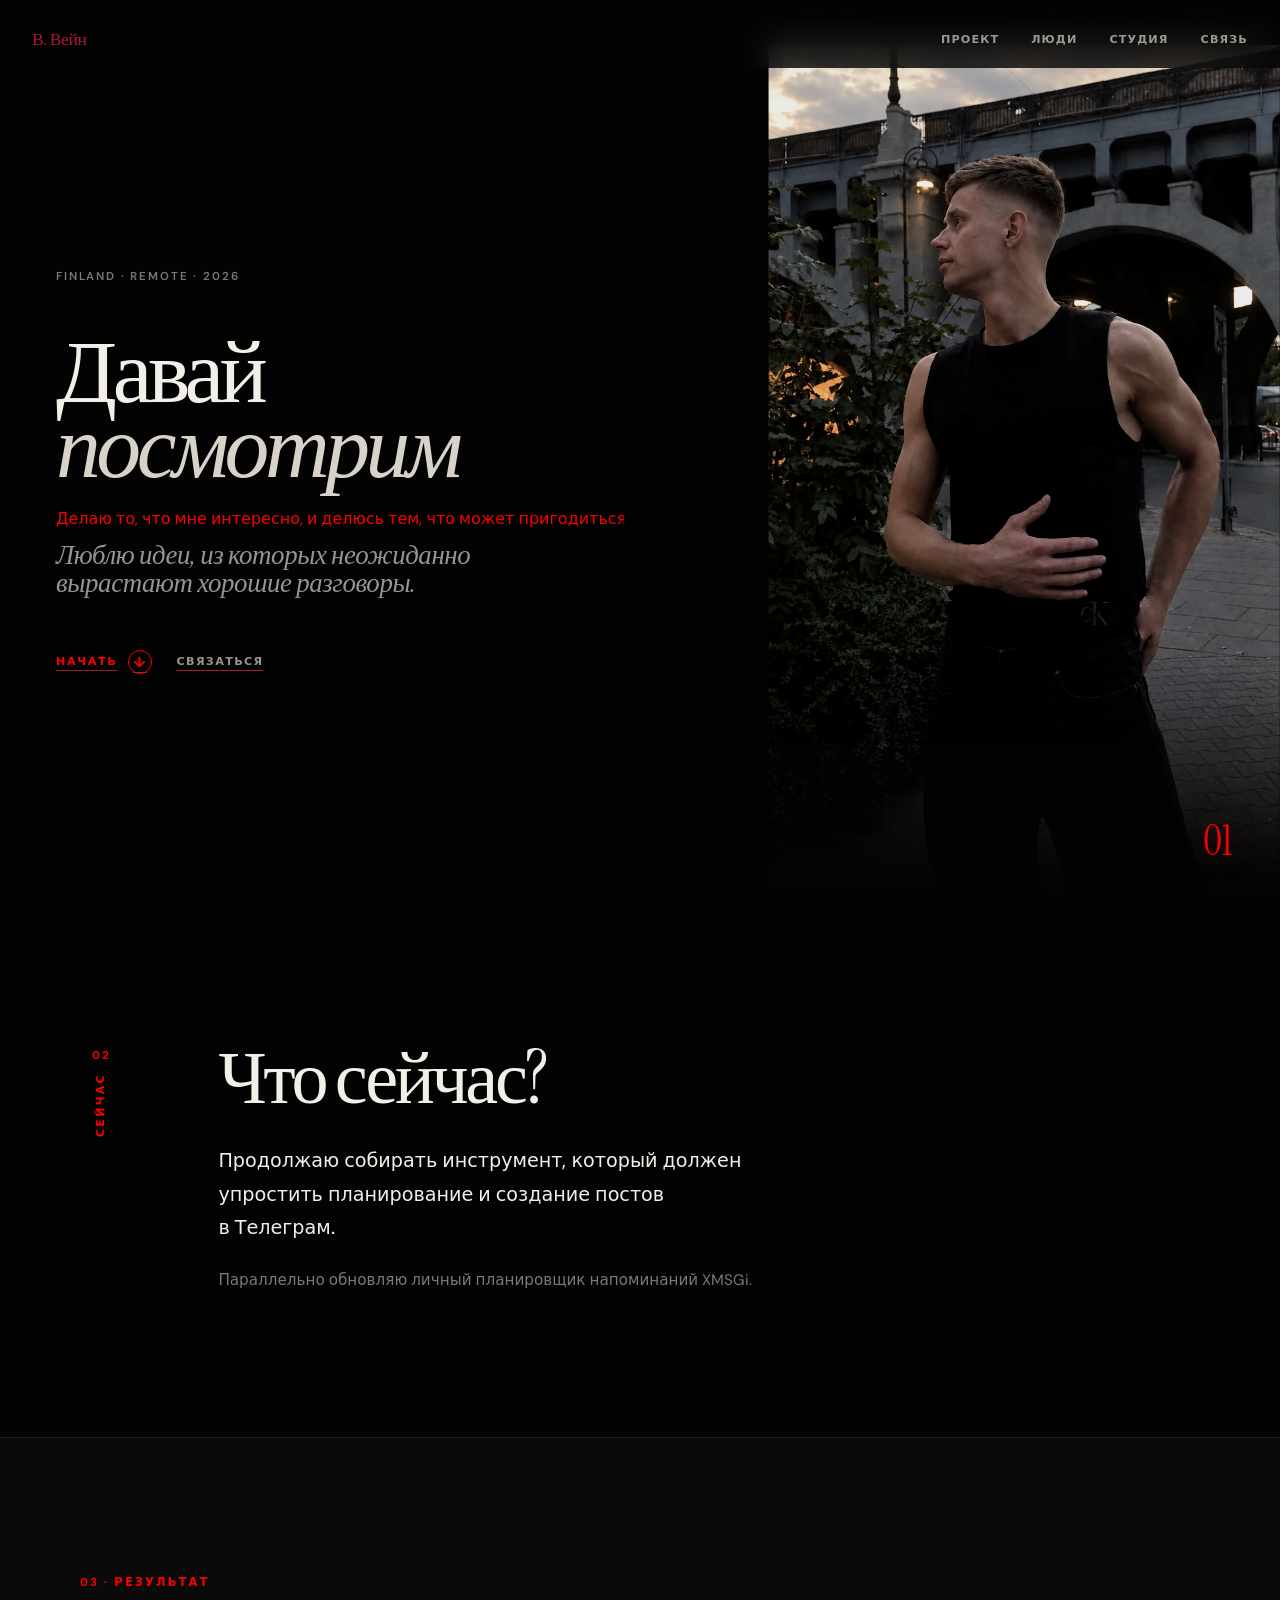
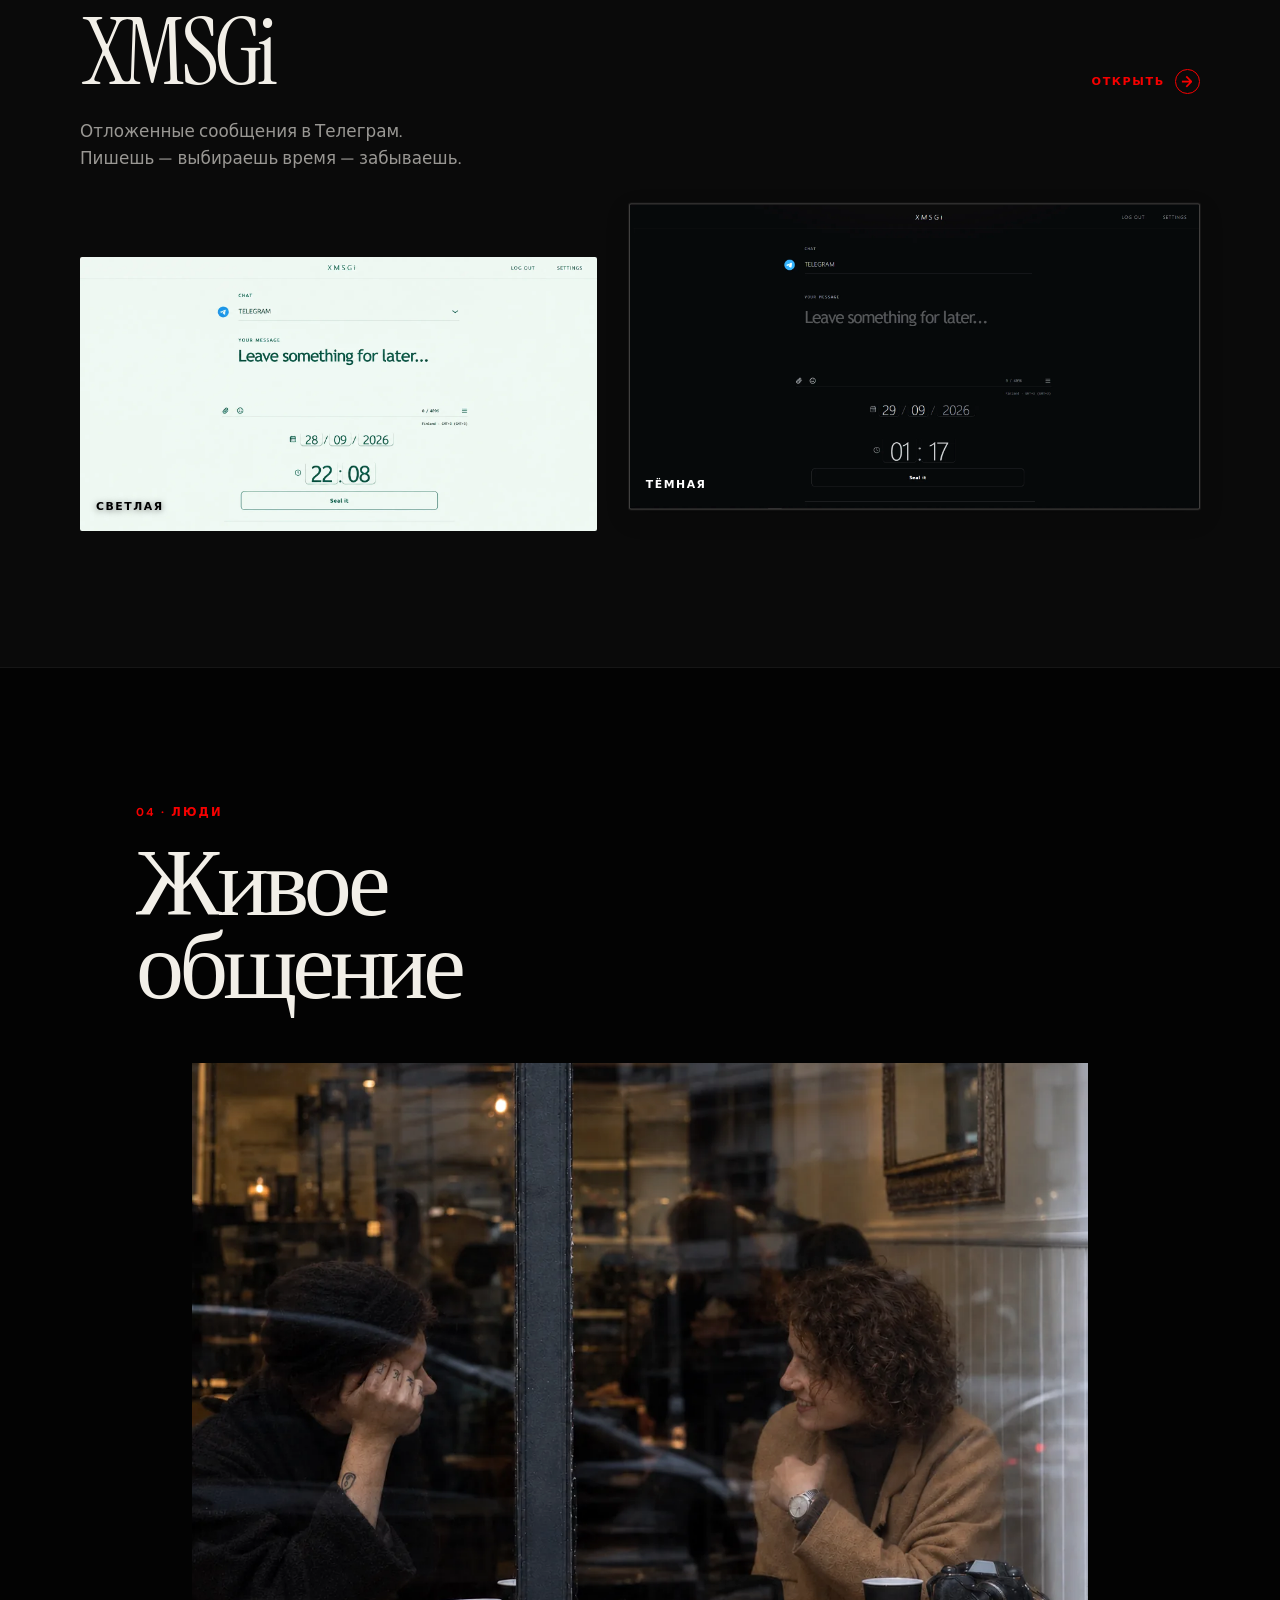
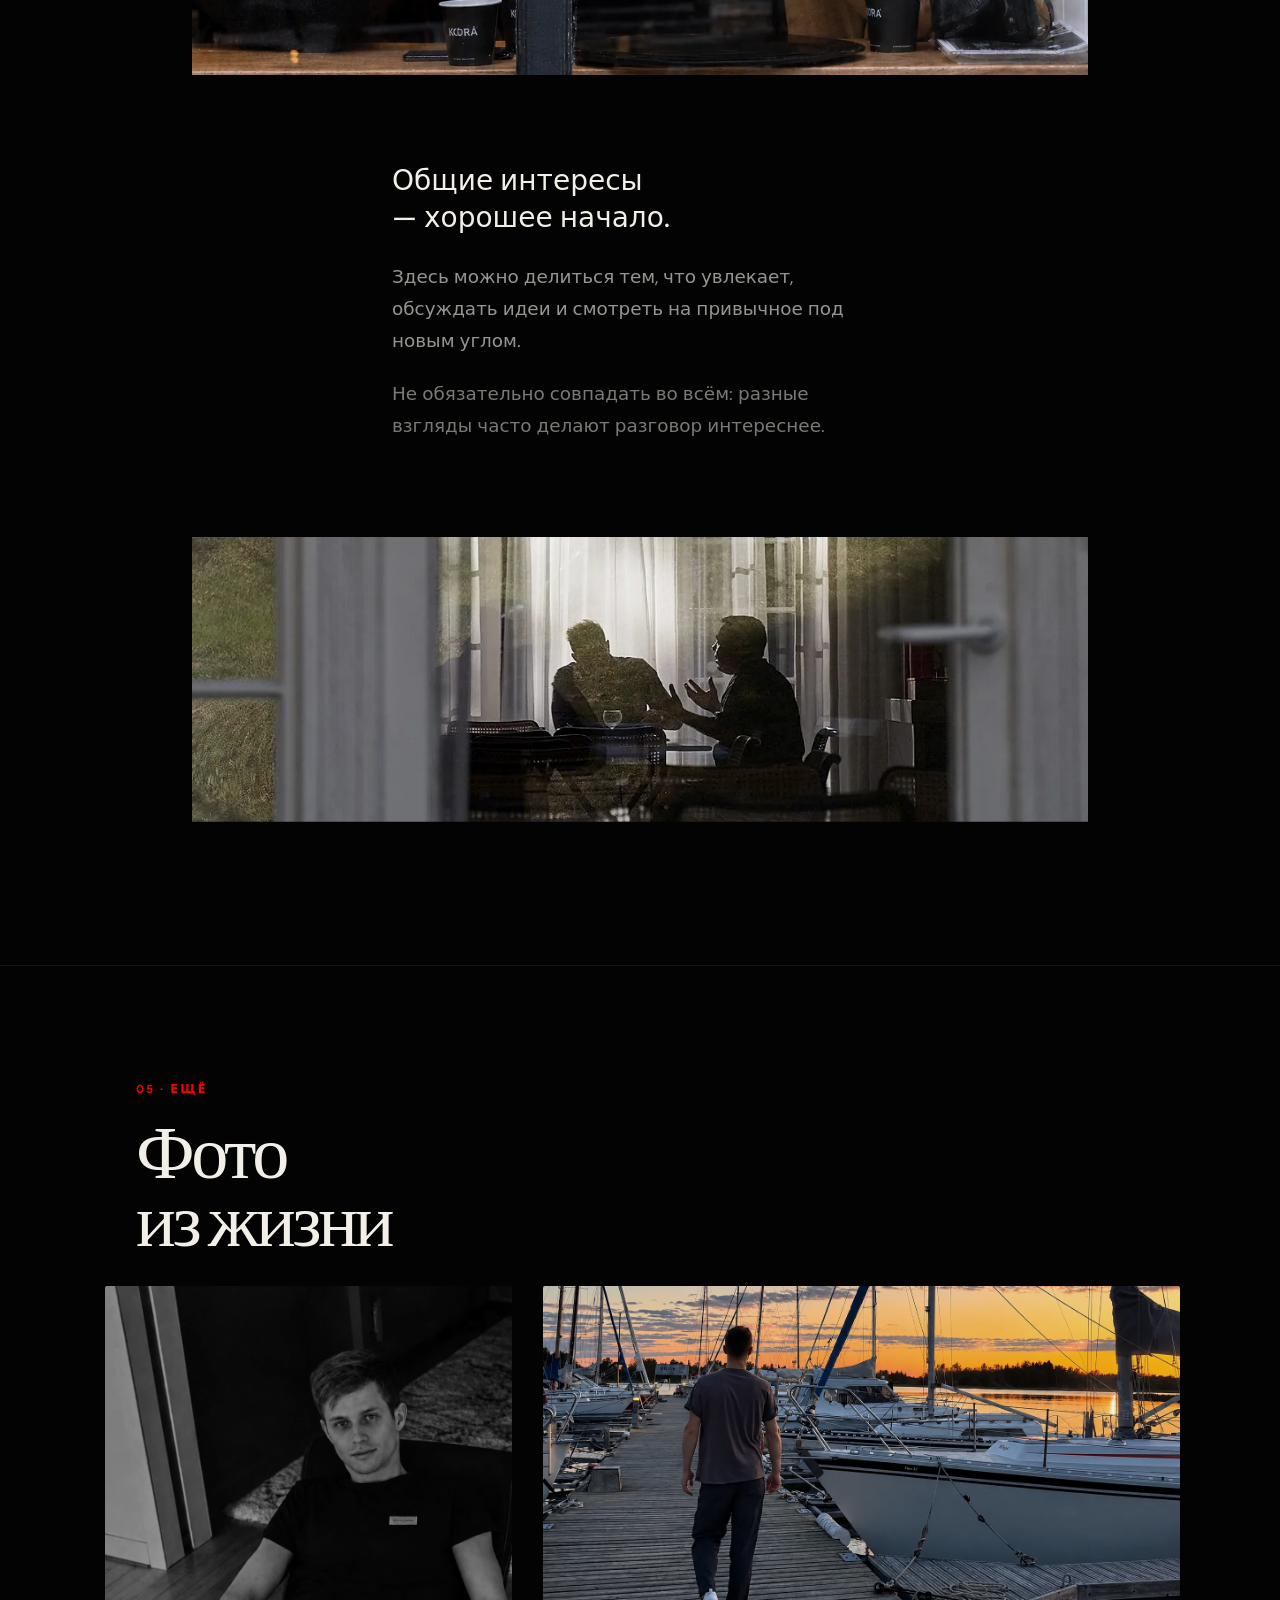
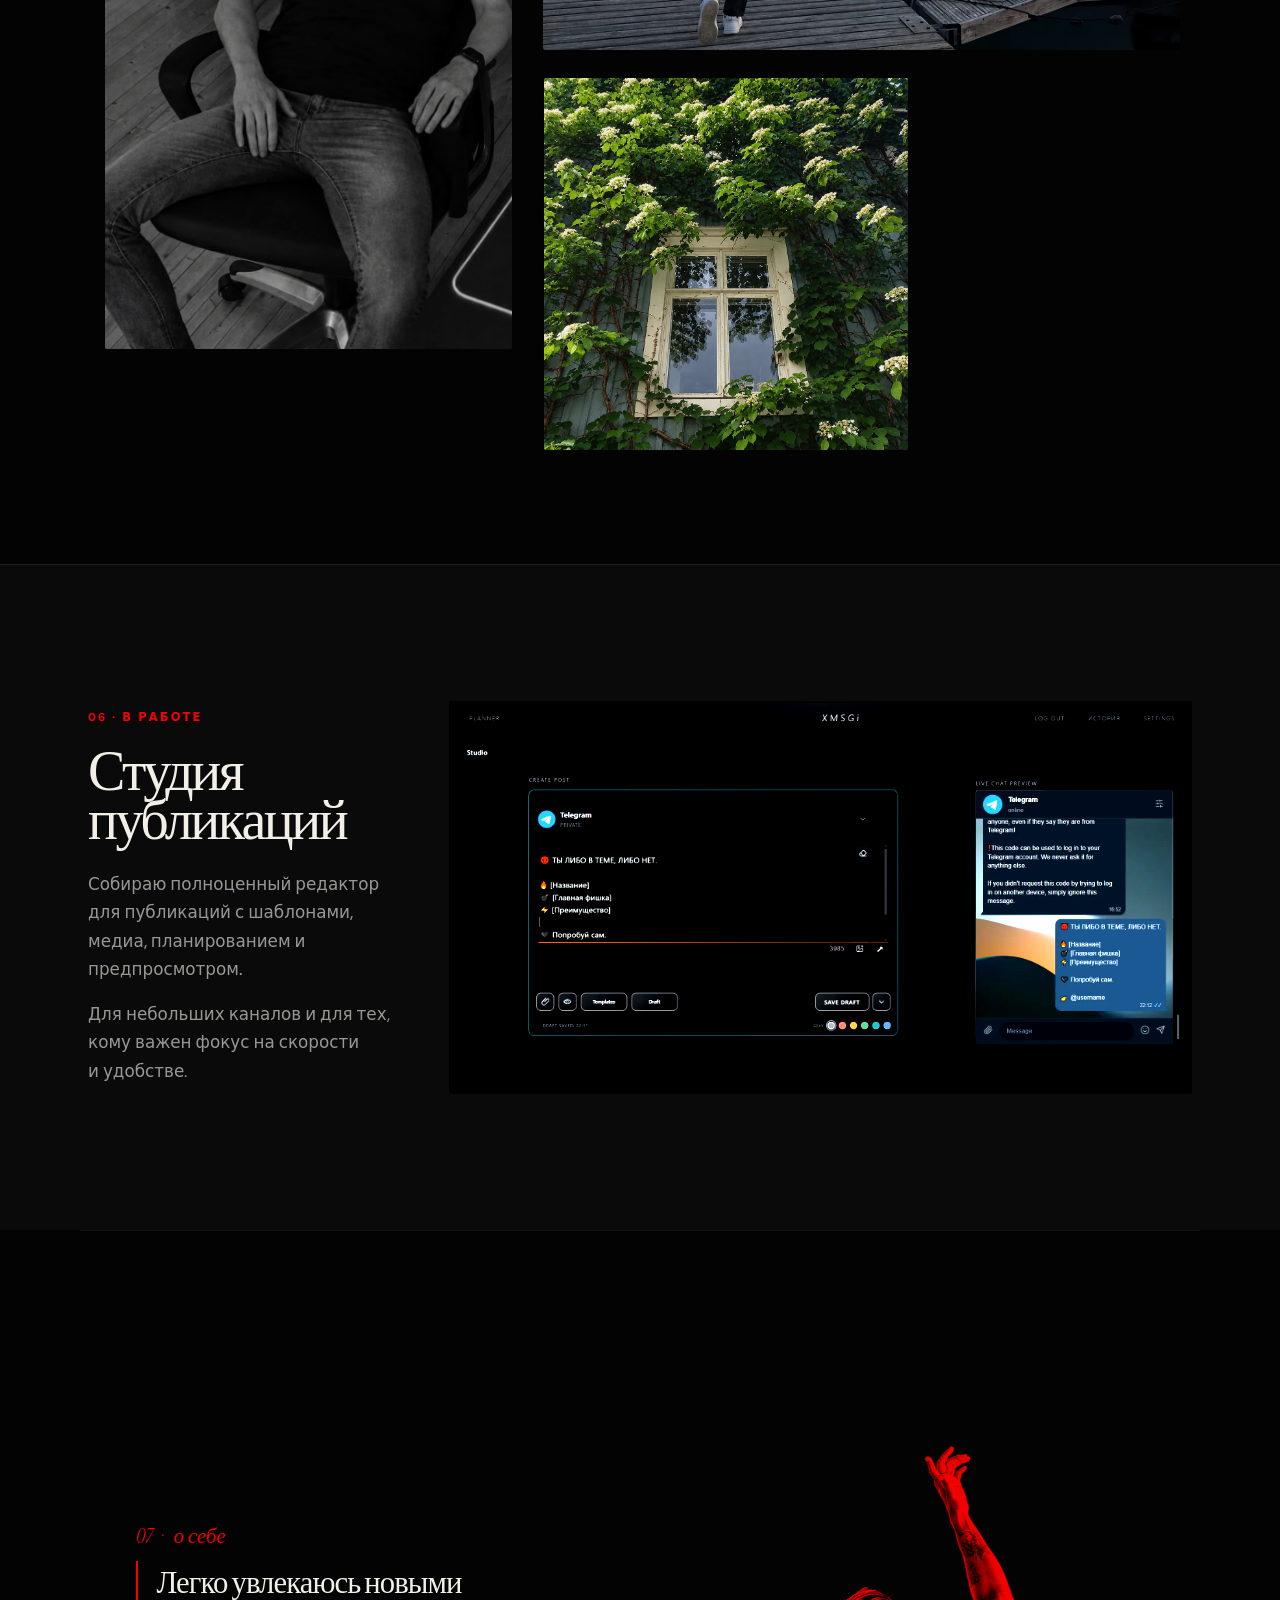
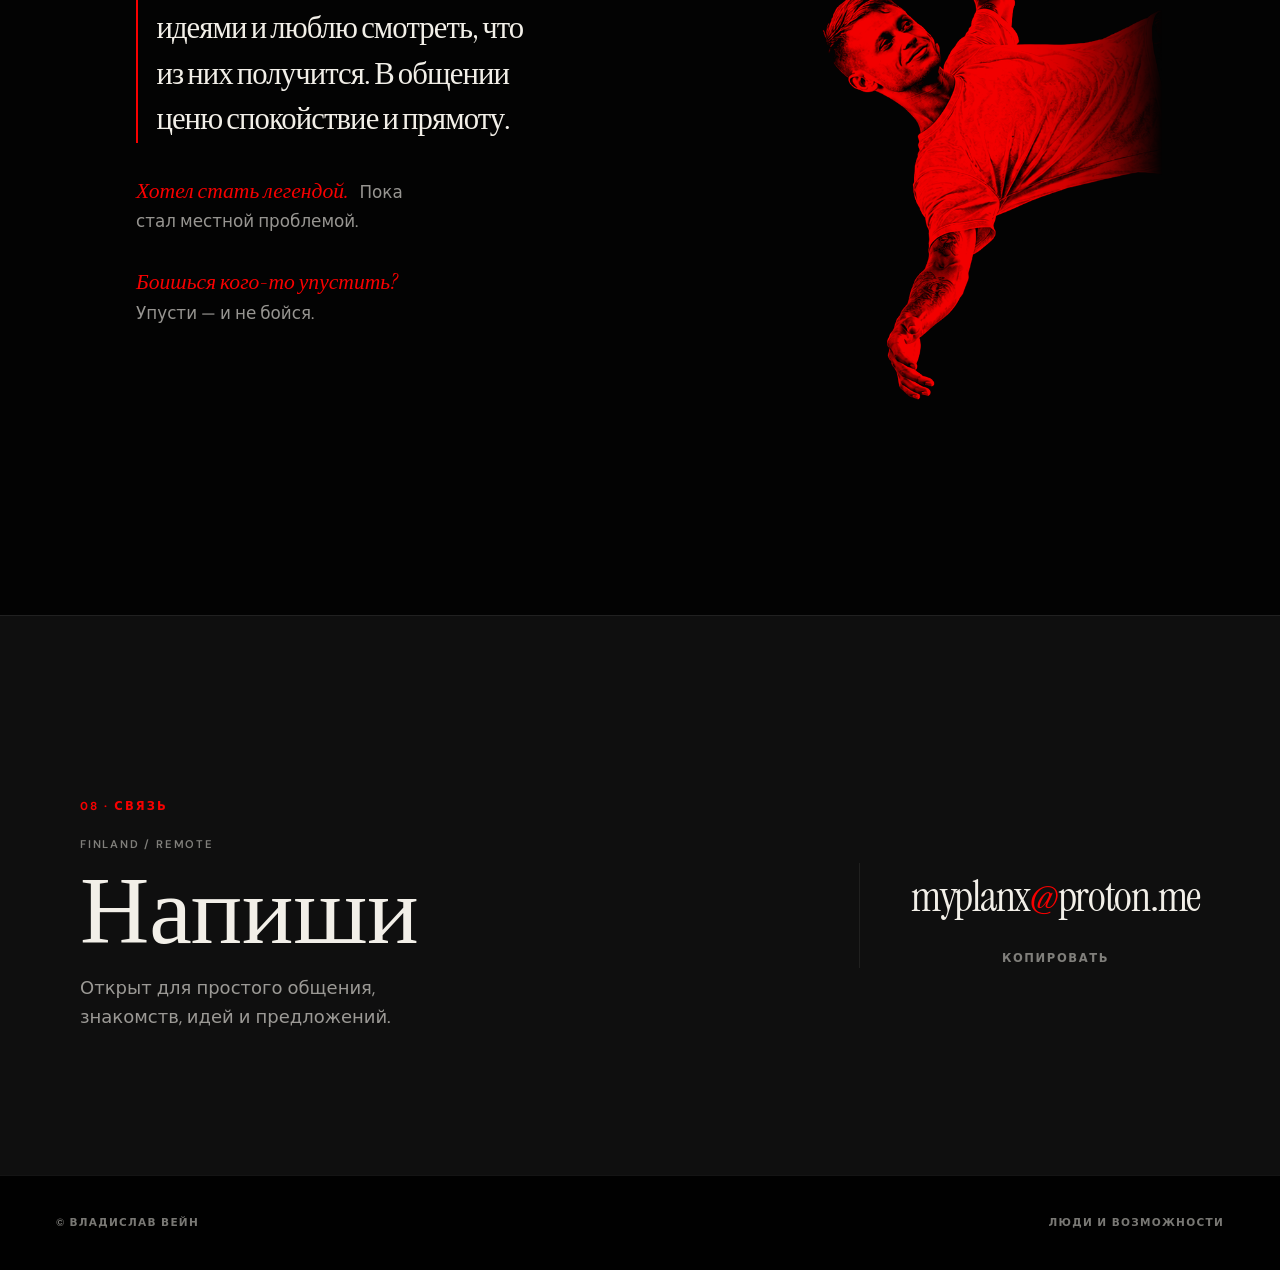
==== index.html @ fc5f9a33 "Update personal website on main" ====
<!DOCTYPE html>
<html lang="ru">
<head>
  <meta charset="UTF-8">
  <meta name="viewport" content="width=device-width, initial-scale=1.0">
  <meta name="theme-color" content="#030303">
  <meta name="description" content="Личный сайт Владислава Вейна о людях, идеях и проектах. Здесь — его разработки, интересы и размышления об общении и новых возможностях.">
  <meta name="robots" content="index, follow">
  <link rel="canonical" href="https://mm.molodoy98.workers.dev/">
  <title>Владислав Вейн — люди, идеи и проекты</title>
  <link rel="icon" href="favicon.ico" sizes="any">
  <link rel="icon" type="image/svg+xml" href="favicon.svg">
  <link rel="icon" type="image/png" sizes="32x32" href="favicon-32.png">
  <link rel="icon" type="image/png" sizes="16x16" href="favicon-16.png">
  <link rel="apple-touch-icon" href="apple-touch-icon.png">
  <meta property="og:type" content="website">
  <meta property="og:url" content="https://mm.molodoy98.workers.dev/">
  <meta property="og:title" content="Владислав Вейн — люди, идеи и проекты">
  <meta property="og:description" content="Личный сайт Владислава Вейна о людях, идеях и проектах. Здесь — его разработки, интересы и размышления об общении и новых возможностях.">
  <meta property="og:image" content="https://mm.molodoy98.workers.dev/assets/photos/hero-photo.webp">
  <meta name="twitter:card" content="summary_large_image">
  <meta name="twitter:title" content="Владислав Вейн — люди, идеи и проекты">
  <meta name="twitter:description" content="Личный сайт Владислава Вейна о людях, идеях и проектах. Здесь — его разработки, интересы и размышления об общении и новых возможностях.">
  <meta name="twitter:image" content="https://mm.molodoy98.workers.dev/assets/photos/hero-photo.webp">
  <script>
    (() => {
      const scrollKey = `scrollY:${location.pathname}${location.search}`;
      const navigationEntry = performance.getEntriesByType('navigation')[0];
      const savedScroll = sessionStorage.getItem(scrollKey);

      const saveScroll = () => {
        if (document.documentElement.classList.contains('is-restoring-scroll')) return;
        sessionStorage.setItem(scrollKey, String(window.scrollY));
      };
      window.addEventListener('scroll', saveScroll, { passive: true });
      window.addEventListener('pagehide', saveScroll);

      if (navigationEntry?.type !== 'reload' || savedScroll === null) return;

      history.scrollRestoration = 'manual';
      const hash = location.hash;
      document.documentElement.classList.add('is-restoring-scroll');
      document.documentElement.style.backgroundColor = '#030303';
      document.documentElement.style.visibility = 'hidden';
      history.replaceState(null, '', `${location.pathname}${location.search}`);
      window.addEventListener('DOMContentLoaded', () => {
        const pageLoaded = document.readyState === 'complete'
          ? Promise.resolve()
          : new Promise(resolve => window.addEventListener('load', resolve, { once: true }));

        Promise.all([pageLoaded, document.fonts.ready]).then(() => {
          requestAnimationFrame(() => {
            requestAnimationFrame(() => {
              const targetScroll = Number(savedScroll);
              window.scrollTo({ top: targetScroll, behavior: 'instant' });
              requestAnimationFrame(() => {
                if (Math.abs(window.scrollY - targetScroll) > 1) {
                  window.scrollTo({ top: targetScroll, behavior: 'instant' });
                }
                if (hash) {
                  history.replaceState(null, '', `${location.pathname}${location.search}${hash}`);
                }
                document.documentElement.classList.remove('is-restoring-scroll');
                document.documentElement.style.visibility = '';
                document.documentElement.style.backgroundColor = '';
              });
            });
          });
        });
      }, { once: true });
    })();
  </script>
  <link rel="preconnect" href="https://fonts.googleapis.com">
  <link rel="preconnect" href="https://fonts.gstatic.com" crossorigin>
  <link href="https://fonts.googleapis.com/css2?family=DM+Sans:ital,opsz,wght@0,9..40,400;0,9..40,500;0,9..40,600;0,9..40,700;1,9..40,400&family=Instrument+Serif:ital@0;1&display=swap" rel="stylesheet">
  <link rel="stylesheet" href="styles.css">
</head>
<body>
  <div class="page">

    <header class="topbar">
      <a class="mark" href="#cover">В. Вейн</a>
      <nav class="topnav" aria-label="Основная навигация">
        <a href="#work">Проект</a>
        <a href="#people">Люди</a>
        <a href="#studio">Студия</a>
        <a href="#hello">Связь</a>
      </nav>
    </header>

    <main>
    <!-- COVER -->
    <section class="cover" id="cover">
      <div class="cover-text">
        <p class="cover-meta">Finland · Remote · <time data-current-year datetime="2026">2026</time></p>
        <h1>
          <span class="line">Давай</span>
          <span class="line italic">посмотрим</span>
        </h1>
        <p class="cover-sub">
          <span class="cover-sub-intro">Делаю то, что мне интересно,<br class="cover-sub-intro-break"> и делюсь тем, что<br class="cover-sub-intro-narrow-break"> может пригодиться.</span>
          <span class="cover-sub-accent">Люблю идеи, из которых неожиданно<br class="cover-sub-break"> вырастают хорошие разговоры.</span>
        </p>
        <div class="cover-actions">
          <a class="cover-go" href="#work">Начать <span class="cover-go-arrow" aria-hidden="true">↓</span></a>
          <a class="cover-contact" href="#hello">Связаться</a>
        </div>
      </div>
      <div class="cover-media">
        <img src="assets/photos/hero-photo.webp" alt="Владислав Вейн" width="959" height="1639" fetchpriority="high" decoding="async">
        <span class="cover-tag">01</span>
      </div>
    </section>

    <!-- NOW -->
    <section class="chapter" id="now">
      <div class="chapter-rail">
        <span class="chapter-no">02</span>
        <span class="chapter-label">сейчас</span>
      </div>
      <div class="chapter-body">
        <h2>Что сейчас?</h2>
        <div class="text-stack">
          <p class="deck">Продолжаю собирать инструмент, который должен упростить планирование и создание постов в Телеграм.</p>
          <p>Параллельно обновляю личный планировщик напоминаний XMSGi.</p>
        </div>
      </div>
    </section>

    <!-- WORK -->
    <section class="work" id="work">
      <div class="work-head">
        <div>
          <p class="eyebrow">03 · результат</p>
          <h2>XMSGi</h2>
        </div>
        <a class="product-link" href="https://xmsgi.molodoy98.workers.dev/" target="_blank" rel="noopener noreferrer">
          Открыть
          <span class="product-link-arrow" aria-hidden="true"><span class="product-link-arrow-glyph">↓</span></span>
        </a>
      </div>

      <p class="work-lead">Отложенные сообщения в Телеграм.<br>Пишешь — выбираешь время — забываешь.</p>

      <div class="work-stage" id="work-stage">
        <figure class="screen screen-light">
          <img src="assets/progress/01-glass.webp" alt="XMSGi — светлая тема" width="1722" height="913" loading="lazy" decoding="async">
          <figcaption>Светлая</figcaption>
        </figure>
        <figure class="screen screen-dark">
          <img src="assets/progress/02.webp" alt="XMSGi — тёмная тема" width="1902" height="1016" loading="lazy" decoding="async">
          <figcaption>Тёмная</figcaption>
        </figure>
      </div>
    </section>

    <!-- PEOPLE -->
    <section class="people" id="people">
      <div class="people-intro">
        <p class="eyebrow">04 · люди</p>
        <h2>Живое<br>общение</h2>
      </div>

      <figure class="still still-a">
        <img src="assets/people/01-cafe.webp" alt="Кафе в городе" width="1306" height="1205" loading="lazy" decoding="async">
      </figure>

      <div class="people-mid">
        <p class="deck">Общие интересы — хорошее начало.</p>
        <p>Здесь можно делиться тем, что увлекает, обсуждать идеи и смотреть на привычное под новым углом.</p>
        <p class="muted">Не обязательно совпадать во всём: разные взгляды часто делают разговор интереснее.</p>
      </div>

      <figure class="still still-b">
        <img src="assets/people/02-window.webp" alt="Два мужчины за стеклом" width="1284" height="1189" loading="lazy" decoding="async">
      </figure>
    </section>

    <!-- GALLERY -->
    <section class="gallery" id="gallery" aria-label="Ещё фото">
      <div class="gallery-head">
        <p class="eyebrow">05 · ещё</p>
        <h2>Фото<br>из жизни</h2>
      </div>
      <div class="gallery-grid">
        <figure class="gallery-item item-tall">
          <img src="assets/gallery/edited_photo_web.webp" alt="Мужчина в кресле в рабочем пространстве" width="1024" height="1024" loading="lazy" decoding="async" style="object-position: 50% 50%; transform: none;">
        </figure>
        <figure class="gallery-item item-wide">
          <img src="assets/gallery/wee%204232.webp" alt="Человек на пирсе среди яхт на закате" width="1441" height="1092" loading="lazy" decoding="async">
        </figure>
        <figure class="gallery-item gallery-item-window">
          <img src="assets/gallery/Fhj%203345.webp" alt="Окно старого дома в зелени" width="1121" height="1145" loading="lazy" decoding="async">
        </figure>
      </div>
    </section>

    <!-- STUDIO -->
    <section class="studio" id="studio">
      <div class="studio-inner">
        <div class="studio-copy">
          <p class="eyebrow">06 · в работе</p>
          <h2>Студия<br>публикаций</h2>
          <p class="deck">Собираю полноценный редактор для публикаций с шаблонами, медиа, планированием и предпросмотром.</p>
          <p>Для небольших каналов и для тех, кому важен фокус на скорости и удобстве.</p>
        </div>
        <figure class="studio-shot">
          <img src="assets/ideas/01.webp" alt="Редактор постов для Telegram" width="1912" height="1012" loading="lazy" decoding="async">
        </figure>
      </div>
    </section>

    <!-- ABOUT -->
    <section class="about" id="about">
      <div class="about-copy">
        <p class="eyebrow"><span class="about-index">07</span><span class="about-separator">·</span><span>о себе</span></p>
        <blockquote>
          Легко увлекаюсь новыми идеями и люблю смотреть, что из них получится. В общении ценю спокойствие и прямоту.
        </blockquote>
        <p class="about-extra">
          <span class="about-extra-lead">Хотел стать легендой.</span>
          <span class="about-extra-rest">Пока стал местной проблемой.</span>
        </p>
        <p class="about-extra">
          <span class="about-extra-lead">Боишься кого-то упустить?</span>
          <span class="about-extra-rest">Упусти — и не бойся.</span>
        </p>
      </div>

      <figure class="about-media" aria-label="Красный образ">
        <img src="assets/about/portrait-red-transparent-clean-3.png" alt="Красный образ" width="1254" height="1254" loading="lazy" decoding="async">
      </figure>
    </section>

    <!-- HELLO -->
    <section class="hello" id="hello">
      <div class="hello-layout">
        <div class="hello-intro">
          <p class="eyebrow">08 · связь</p>
          <p class="hello-place"><span class="dot"></span> Finland / Remote</p>
          <h2>Напиши</h2>
          <p class="hello-note">Открыт для простого общения, знакомств, идей и предложений.</p>
        </div>
        <div class="hello-contact">
          <a class="hello-mail" href="mailto:myplanx@proton.me">myplanx<em>@</em>proton.me</a>
          <button type="button" class="copy" data-mail="myplanx@proton.me" aria-live="polite" aria-atomic="true">
            <span data-idle>копировать</span>
            <span data-done hidden>скопировано</span>
          </button>
        </div>
      </div>
    </section>
    </main>

    <footer class="foot">
      <span>© Владислав Вейн</span>
      <span>Люди и возможности</span>
    </footer>
  </div>

  <script>
    (() => {
      const year = document.querySelector('[data-current-year]');
      const currentYear = new Date().getFullYear();
      if (year) {
        year.dateTime = String(currentYear);
        year.textContent = currentYear;
      }

      const navigationLinks = [...document.querySelectorAll('.mark[href^="#"], .topnav a[href^="#"]')];
      if ('IntersectionObserver' in window && navigationLinks.length) {
        const observedSections = new Map();
        const observer = new IntersectionObserver(entries => {
          for (const entry of entries) {
            observedSections.set(entry.target.id, entry.isIntersecting);
          }

          const activeSection = [...observedSections]
            .filter(([, isIntersecting]) => isIntersecting)
            .map(([id]) => document.getElementById(id))
            .filter(Boolean)
            .sort((a, b) => {
              const headerBottom = document.querySelector('.topbar')?.getBoundingClientRect().bottom || 0;
              return Math.abs(a.getBoundingClientRect().top - headerBottom)
                - Math.abs(b.getBoundingClientRect().top - headerBottom);
            })[0];

          for (const link of navigationLinks) {
            const isActive = link.hash === `#${activeSection?.id}`;
            link.classList.toggle('is-active', isActive);
            if (isActive) {
              link.setAttribute('aria-current', 'location');
            } else {
              link.removeAttribute('aria-current');
            }
          }
        }, { rootMargin: '-76px 0px -55% 0px' });

        for (const link of navigationLinks) {
          const section = document.querySelector(link.hash);
          if (section) observer.observe(section);
        }
      }

      const projectLink = document.querySelector('.topnav a[href="#work"]');
      const projectSection = document.querySelector('#work');
      projectLink?.addEventListener('click', event => {
        event.preventDefault();
        if (window.location.hash !== '#work') {
          window.history.pushState(null, '', '#work');
        }

        const headerBottom = document.querySelector('.topbar')?.getBoundingClientRect().bottom || 0;
        const extraScroll = window.matchMedia('(min-width: 901px)').matches ? 40 : 0;
        const top = projectSection.getBoundingClientRect().top + window.scrollY - headerBottom - 16 + extraScroll;
        const behavior = window.matchMedia('(prefers-reduced-motion: reduce)').matches ? 'instant' : 'smooth';
        window.scrollTo({ top, behavior });
      });

      const startLink = document.querySelector('.cover-go');
      startLink?.addEventListener('click', event => {
        event.preventDefault();
        if (window.location.hash !== '#work') {
          window.history.pushState(null, '', '#work');
        }

        const reservedSpace = 18 * parseFloat(getComputedStyle(document.documentElement).fontSize);
        const mobileOffset = window.matchMedia('(max-width: 900px)').matches ? 24 : 0;
        const top = projectSection.getBoundingClientRect().top + window.scrollY - Math.max(0, window.innerHeight - reservedSpace) - mobileOffset;
        const behavior = window.matchMedia('(prefers-reduced-motion: reduce)').matches ? 'instant' : 'smooth';
        window.scrollTo({ top, behavior });
      });

      const aboutSection = document.querySelector('#about');
      if (aboutSection && 'IntersectionObserver' in window && !window.matchMedia('(prefers-reduced-motion: reduce)').matches) {
        aboutSection.classList.add('is-reveal-ready');
        const observer = new IntersectionObserver(([entry]) => {
          if (!entry.isIntersecting) return;
          aboutSection.classList.add('is-revealed');
          observer.disconnect();
        }, { threshold: 0.15 });
        observer.observe(aboutSection);
      }

      const btn = document.querySelector('.copy');
      if (!btn) return;
      const idle = btn.querySelector('[data-idle]');
      const done = btn.querySelector('[data-done]');
      const mail = btn.dataset.mail || '';
      let timer;
      btn.addEventListener('click', async () => {
        try {
          await navigator.clipboard.writeText(mail);
          idle.hidden = true;
          done.hidden = false;
          btn.classList.add('on');
          clearTimeout(timer);
          timer = setTimeout(() => {
            idle.hidden = false;
            done.hidden = true;
            btn.classList.remove('on');
          }, 1600);
        } catch (_) {}
      });
    })();
  </script>
</body>
</html>
---- styles.css ----
/* =========================================================
   VLADISLAV VEYN — v3
   Deep black. Dense red. Rust heat.
   Character over calm.
   ========================================================= */

:root {
  --bg: #030303;
  --bg-2: #0a0a0a;
  --bg-3: #0f0f0f;
  --surface: #141414;
  --text: #f2efe8;
  --text-dim: rgba(242, 239, 232, 0.62);
  --text-faint: rgba(242, 239, 232, 0.5);
  --accent: #f70000;
  --accent-soft: rgba(196, 30, 58, 0.85);
  --rust: #c45c2a;
  --rust-soft: rgba(196, 92, 42, 0.7);
  --line: rgba(242, 239, 232, 0.08);
  --serif: "Instrument Serif", Georgia, serif;
  --sans: "DM Sans", system-ui, sans-serif;
  --pad: clamp(1.25rem, 4.5vw, 3.5rem);
  --max: 1120px;
}

*, *::before, *::after { box-sizing: border-box; margin: 0; padding: 0; }

html {
  scroll-behavior: smooth;
  scrollbar-color: rgba(242, 239, 232, 0.25) transparent;
  scrollbar-width: thin;
}

html.is-restoring-scroll {
  scrollbar-color: transparent transparent;
}

html.is-restoring-scroll::-webkit-scrollbar-thumb {
  background-color: transparent;
}

html::-webkit-scrollbar,
html::-webkit-scrollbar-track,
html::-webkit-scrollbar-track-piece,
html::-webkit-scrollbar-corner {
  background-color: transparent;
  border: 0;
  box-shadow: none;
}

html::-webkit-scrollbar {
  width: 10px;
}

html::-webkit-scrollbar-thumb {
  background-color: rgba(242, 239, 232, 0.25);
  background-clip: content-box;
  border: 3px solid transparent;
  border-radius: 999px;
}

html::-webkit-scrollbar-thumb:hover {
  background-color: rgba(242, 239, 232, 0.42);
}

body {
  background: var(--bg);
  color: var(--text);
  font-family: var(--sans);
  font-size: 16px;
  line-height: 1.55;
  text-rendering: optimizeLegibility;
  overflow-x: hidden;
}

img { display: block; max-width: 100%; height: auto; }
a { color: inherit; text-decoration: none; }
button { font: inherit; color: inherit; background: none; border: 0; cursor: pointer; }
:focus-visible { outline: 2px solid var(--accent); outline-offset: 3px; }
h1, h2, h3 { text-wrap: balance; }
p, blockquote { text-wrap: pretty; }

.page { min-height: 100vh; background: var(--bg); }

/* ——— TOPBAR ——— */
.topbar {
  position: fixed;
  inset: 0 0 auto;
  z-index: 50;
  height: 56px;
  display: flex;
  align-items: center;
  justify-content: space-between;
  padding: 0 var(--pad);
  background: rgba(3, 3, 3, 0.78);
  border-bottom: 1px solid transparent;
  backdrop-filter: blur(18px);
}
.mark {
  font-family: var(--serif);
  font-size: 1.1rem;
  letter-spacing: -0.02em;
  transition: color 0.2s;
}
.mark:hover { color: var(--accent); }
.topnav {
  display: flex;
  gap: clamp(1rem, 2.5vw, 2rem);
}
.topnav a {
  font-size: 0.7rem;
  font-weight: 600;
  letter-spacing: 0.1em;
  text-transform: uppercase;
  color: var(--text-dim);
  transition: color 0.2s;
}
.topnav a:hover { color: var(--accent); }
.topnav a.is-active { color: #d8d2c8; }
.mark.is-active { color: var(--accent-soft); }

#work,
#people,
#gallery,
#studio,
#about {
  scroll-margin-top: 76px;
}

/* ——— COVER ——— */
.cover {
  min-height: 100svh;
  display: grid;
  grid-template-columns: minmax(0, 1fr) minmax(0, 1.05fr);
  padding-top: 56px;
  background: var(--bg);
}
.cover-text {
  display: flex;
  flex-direction: column;
  justify-content: center;
  padding: clamp(2rem, 6vh, 4rem) var(--pad) clamp(3rem, 8vh, 5rem);
  max-width: 36rem;
}
.cover-meta {
  margin-bottom: 3rem;
  font-size: 0.72rem;
  font-weight: 600;
  letter-spacing: 0.16em;
  text-transform: uppercase;
  color: var(--text-faint);
}
.cover h1 {
  font-family: var(--serif);
  font-weight: 400;
  font-size: clamp(3.8rem, 9.5vw, 8.4rem);
  line-height: 0.84;
  letter-spacing: -0.05em;
}
.cover h1 .line { display: block; }
.cover h1 .italic {
  font-style: italic;
  color: #d8d2c8;
}
.cover-sub {
  display: grid;
  gap: 0.65rem;
  margin-top: 1.5rem;
  max-width: 27rem;
  font-size: 0.92rem;
  line-height: 1.5;
  color: var(--text-dim);
}
.cover-sub-accent {
  max-width: 34rem;
  color: var(--text-dim);
  font-family: var(--serif);
  font-size: 1.45rem;
  font-style: italic;
  line-height: 1.08;
  letter-spacing: -0.015em;
}
.cover-sub-break { display: none; }
.cover-sub-intro-break { display: none; }
.cover-sub-intro-narrow-break { display: none; }
.cover-sub-intro {
  color: var(--accent);
  font-size: 1.12rem;
  line-height: 1.4;
  text-wrap: balance;
}
.cover-go {
  display: inline-flex;
  align-items: center;
  gap: 0.65rem;
  width: max-content;
  min-height: 44px;
  font-size: 0.7rem;
  font-weight: 700;
  letter-spacing: 0.14em;
  text-transform: uppercase;
  color: var(--accent);
  text-decoration: underline;
  text-decoration-color: var(--accent-soft);
  text-decoration-thickness: 1px;
  text-underline-offset: 5px;
  transition: color 0.2s, text-decoration-color 0.2s;
}
.cover-actions {
  display: flex;
  align-items: center;
  gap: 1.5rem;
  margin-top: 2.75rem;
}
.cover-contact {
  display: inline-flex;
  align-items: center;
  min-height: 44px;
  color: var(--text-dim);
  font-size: 0.7rem;
  font-weight: 600;
  letter-spacing: 0.12em;
  text-transform: uppercase;
  text-decoration: underline;
  text-decoration-color: var(--accent-soft);
  text-decoration-thickness: 1px;
  text-underline-offset: 5px;
  transition: color 0.2s, text-decoration-color 0.2s;
}
.cover-go:hover,
.cover-contact:hover {
  color: var(--text);
  text-decoration-color: var(--accent);
}
.cover-go-arrow {
  display: grid;
  place-items: center;
  width: 1.55rem;
  aspect-ratio: 1;
  border: 1px solid currentColor;
  border-radius: 50%;
  font-size: 0.9rem;
  line-height: 1;
  transition: transform 0.25s, color 0.2s, background-color 0.2s;
}
.cover-go:hover .cover-go-arrow {
  transform: translateY(4px);
  color: var(--bg);
  background-color: var(--accent);
}
.cover-media {
  position: relative;
  background: var(--bg);
  overflow: hidden;
}
.cover-media img {
  width: 100%;
  height: 100%;
  min-height: calc(100svh - 56px);
  object-fit: cover;
  object-position: center 20%;
  filter: contrast(1.08) saturate(0.85) brightness(0.92);
}
.cover-tag {
  position: absolute;
  right: calc(var(--pad) - 0.5rem);
  bottom: var(--pad);
  z-index: 1;
  font-family: var(--serif);
  font-size: 2.6rem;
  line-height: 1;
  color: var(--accent);
  pointer-events: none;
  text-shadow: 0 0 40px rgba(196, 30, 58, 0.35);
}

/* ——— SHARED ——— */
.eyebrow {
  margin-bottom: 1.25rem;
  font-size: 0.72rem;
  font-weight: 700;
  letter-spacing: 0.18em;
  text-transform: uppercase;
  color: var(--accent);
}
.deck {
  font-size: clamp(1.2rem, 2.1vw, 1.4rem);
  line-height: 1.4;
  color: var(--text);
  font-weight: 500;
}
.muted { color: var(--text-faint) !important; }

/* ——— CHAPTER (NOW) ——— */
.chapter {
  display: grid;
  grid-template-columns: 5.5rem minmax(0, 1fr);
  gap: clamp(1rem, 3vw, 2.5rem);
  max-width: calc(var(--max) + 5.5rem);
  margin: 0 auto;
  padding: clamp(5rem, 12vw, 9rem) var(--pad);
  border-top: 0;
}
.chapter-rail {
  display: flex;
  flex-direction: column;
  align-items: flex-start;
  gap: 0.75rem;
  padding-top: 0.35rem;
}
.chapter-no {
  font-family: var(--sans);
  font-size: 0.72rem;
  font-weight: 700;
  letter-spacing: 0.18em;
  line-height: 1;
  color: var(--accent);
}
.chapter-label {
  writing-mode: vertical-rl;
  transform: rotate(180deg);
  font-size: 0.68rem;
  font-weight: 700;
  letter-spacing: 0.22em;
  text-transform: uppercase;
  color: var(--accent);
}
.chapter-body h2 {
  font-family: var(--serif);
  font-weight: 400;
  font-size: clamp(2.8rem, 5.8vw, 4.8rem);
  line-height: 0.92;
  letter-spacing: -0.045em;
  margin-bottom: 2rem;
}
.text-stack {
  max-width: 34rem;
}
.text-stack p {
  color: var(--text-dim);
  font-size: 1.05rem;
  line-height: 1.75;
}
.text-stack p + p { margin-top: 1.15rem; }
.text-stack .deck {
  color: var(--text);
  margin-bottom: 1.35rem;
  font-size: 1.2rem;
}
.text-stack p:not(.deck) {
  color: var(--text-faint);
  font-size: 0.95rem;
}

/* ——— WORK ——— */
.work {
  background: var(--bg-2);
  padding: clamp(5rem, 11vw, 8.5rem) var(--pad);
  border-top: 1px solid var(--line);
}
.work-head {
  display: flex;
  align-items: flex-end;
  justify-content: space-between;
  gap: 1.5rem;
  max-width: var(--max);
  margin: 0 auto 1.5rem;
  flex-wrap: wrap;
}
.work-head h2 {
  font-family: var(--serif);
  font-weight: 400;
  font-size: clamp(3.2rem, 7.5vw, 5.8rem);
  line-height: 0.88;
  letter-spacing: -0.05em;
}
.product-link {
  display: inline-flex;
  align-items: center;
  gap: 0.65rem;
  padding: 0;
  color: var(--accent);
  font-size: 0.7rem;
  font-weight: 700;
  letter-spacing: 0.14em;
  text-transform: uppercase;
  transition: color 0.2s;
}
.product-link-arrow {
  display: grid;
  place-items: center;
  width: 1.55rem;
  aspect-ratio: 1;
  border: 1px solid currentColor;
  border-radius: 50%;
  font-size: 0.9rem;
  line-height: 1;
  transition: transform 0.25s, color 0.2s, background-color 0.2s;
}
.product-link-arrow-glyph {
  display: inline-block;
  transform: rotate(-90deg);
}
.product-link:hover .product-link-arrow {
  transform: translate(3px, -2px);
  color: var(--bg);
  background-color: var(--accent);
}
.work-lead {
  max-width: var(--max);
  margin: 0 auto 3.25rem;
  color: var(--text-dim);
  font-size: 1.05rem;
  line-height: 1.65;
}
.work-stage {
  max-width: var(--max);
  margin: 0 auto;
  display: grid;
  grid-template-columns: 0.95fr 1.05fr;
  gap: clamp(1rem, 3vw, 2rem);
  align-items: end;
  scroll-margin-top: 76px;
}
.screen {
  margin: 0;
  position: relative;
  overflow: hidden;
  border-radius: 2px;
}
.screen-dark {
  border: 1px solid rgba(242, 239, 232, 0.24);
  background: #090909;
  box-shadow: 0 0 0 1px rgba(242, 239, 232, 0.06), 0 8px 24px rgba(0, 0, 0, 0.16);
}
.screen img {
  display: block;
  width: 100%;
  height: auto;
}
.screen-dark img {
  filter: brightness(1.1) contrast(1.03);
}
.screen figcaption {
  position: absolute;
  left: 1rem;
  bottom: 1rem;
  font-size: 0.68rem;
  font-weight: 600;
  letter-spacing: 0.14em;
  text-transform: uppercase;
}
.screen-light figcaption {
  color: #000;
  text-shadow: 0 1px 6px rgba(0, 0, 0, 0.5);
}
.screen-dark figcaption {
  color: #fff;
}
.screen-dark {
  transform: translateY(-7%);
}

/* ——— PEOPLE ——— */
.people {
  padding: clamp(5rem, 11vw, 8.5rem) 0;
  border-top: 1px solid var(--line);
  background: var(--bg);
}
.people-intro {
  padding: 0 var(--pad);
  max-width: var(--max);
  margin: 0 auto 3.5rem;
}
.people-intro h2 {
  font-family: var(--serif);
  font-weight: 400;
  font-size: clamp(3.2rem, 7.5vw, 6rem);
  line-height: 0.86;
  letter-spacing: -0.05em;
}
.still {
  width: 70%;
  margin: 0 auto;
  position: relative;
}
.still img {
  width: 100%;
  max-height: min(68vh, 820px);
  object-fit: cover;
  filter: contrast(1.05) saturate(0.92);
}
.still-a img { object-position: center 35%; }
.still-b {
  aspect-ratio: 3 / 1;
  overflow: hidden;
  clip-path: inset(7px 0);
}
.still-b img {
  position: absolute;
  inset: 0;
  height: 100%;
  max-height: none;
  object-position: center 75%;
  filter: contrast(1.08) saturate(0.88) brightness(0.95);
}
.people-mid {
  max-width: 38rem;
  margin: clamp(3.25rem, 7vw, 5.5rem) auto;
  padding: 0 var(--pad);
}
.people-mid p {
  color: var(--text-dim);
  font-size: 1.15rem;
  line-height: 1.75;
  text-wrap: pretty;
}
.people-mid p + p { margin-top: 1.25rem; }
.people-mid .deck {
  color: var(--text);
  max-width: 34rem;
  margin-bottom: 1.5rem;
  font-size: clamp(1.4rem, 2.3vw, 1.75rem);
  line-height: 1.32;
  text-wrap: balance;
}

/* ——— GALLERY ——— */
.gallery {
  padding: clamp(5rem, 9vw, 7.5rem) var(--pad);
  padding-bottom: calc(clamp(5rem, 9vw, 7.5rem) + 2.5rem + 150px);
  border-top: 1px solid var(--line);
  background: var(--bg);
}
.gallery-head {
  position: relative;
  z-index: 1;
  max-width: var(--max);
  margin: 0 auto 2.5rem;
}
.gallery-head h2 {
  font-family: var(--serif);
  font-weight: 400;
  font-size: clamp(2.8rem, 5.8vw, 4.8rem);
  line-height: 0.92;
  letter-spacing: -0.045em;
}
.gallery-grid {
  max-width: var(--max);
  margin: 0 auto;
  display: grid;
  grid-template-columns: minmax(0, 0.9fr) minmax(0, 1.1fr);
  gap: 1rem;
}
.gallery-item {
  overflow: hidden;
  border-radius: 2px;
  background: rgba(255,255,255,0.02);
}
.gallery-item img {
  width: 100%;
  height: 100%;
  object-fit: cover;
  display: block;
  filter: contrast(1.02) saturate(0.9) brightness(0.95);
}
.gallery-item-window {
  position: relative;
  overflow: hidden;
  z-index: 1;
  aspect-ratio: 1121 / 1145;
  background: transparent;
}
.gallery-item-window img {
  position: absolute;
  top: 0;
  left: 0;
  width: 100%;
  height: 100%;
  object-fit: cover;
}
.item-tall {
  grid-row: span 2;
  min-height: 0;
}
.item-wide {
  aspect-ratio: 10 / 7;
  background: transparent;
}
@media (min-width: 901px) {
  .gallery-head {
    padding-inline: var(--pad);
  }
  .gallery-grid {
    grid-template-rows: repeat(2, minmax(0, 1fr));
    height: clamp(34rem, 44vw, 40rem);
  }
  .gallery-item-window {
    grid-column: 2;
    grid-row: 2;
    width: 60%;
    aspect-ratio: 1121 / 1145;
    align-self: start;
    justify-self: end;
    margin-top: 0;
    transform: translate(-292px, 93px);
  }
  .item-wide {
    position: relative;
    z-index: 2;
    grid-column: 2;
    grid-row: 1;
    width: calc(100% + 30px);
    height: calc(100% + 90px);
    aspect-ratio: auto;
    align-self: start;
    margin-top: -29px;
    transform: translate(-50px, 20px);
  }
  .item-tall {
    grid-column: 1;
    grid-row: 1 / span 2;
    width: 82%;
    height: calc(100% + 100px);
    justify-self: center;
    transform: translate(-20px, -9px);
  }
  .gallery-item-window img {
    top: 0;
    left: 0;
    width: 100%;
    height: 100%;
    object-fit: cover;
    transform: none;
  }
  .item-tall img,
  .item-wide img {
    object-position: center 55%;
  }
  .item-wide img {
    object-position: center 65%;
  }
  .gallery-grid > .gallery-item.item-tall img {
    object-position: 18% 62%;
    transform: scale(1.16) translateX(-12%);
    transform-origin: center bottom;
  }
}
@media (max-width: 560px) {
  .gallery-grid {
    grid-template-columns: 1fr;
  }
  .item-wide,
  .item-tall {
    grid-column: auto;
    grid-row: auto;
    min-height: 0;
    aspect-ratio: 10 / 7;
  }
  .item-wide {
    width: 90%;
    margin-inline: auto;
  }
  .gallery-item-window {
    width: 90%;
    margin-inline: auto;
    aspect-ratio: 1121 / 1145;
  }
  .item-tall {
    aspect-ratio: 1 / 1;
  }
  .item-wide img,
  .item-tall img {
    object-position: center 55%;
  }
  .gallery-grid > .gallery-item.item-tall img {
    object-position: 18% 100%;
    transform: scale(1.22) translateX(-12%);
    transform-origin: center bottom;
  }
}

/* ——— STUDIO ——— */
.studio {
  border-top: 1px solid var(--line);
  background: var(--bg-2);
}
.studio-inner {
  display: grid;
  grid-template-columns: minmax(0, 0.58fr) minmax(0, 1.42fr);
  gap: clamp(2rem, 4.5vw, 4rem);
  align-items: center;
  max-width: calc(var(--max) + 6rem);
  margin: 0 auto;
  padding: clamp(5rem, 11vw, 8.5rem) var(--pad);
}
.studio-copy h2 {
  font-family: var(--serif);
  font-weight: 400;
  font-size: clamp(2.8rem, 4.4vw, 3.5rem);
  line-height: 0.88;
  letter-spacing: -0.045em;
  margin-bottom: 1.5rem;
}
.studio-copy p:not(.eyebrow) {
  color: var(--text-dim);
  font-size: 1.05rem;
  line-height: 1.7;
  max-width: 26rem;
}
.studio-copy .deck {
  color: var(--text);
  margin-bottom: 1rem;
}
.studio-shot {
  margin: 0;
  border-radius: 2px;
  overflow: hidden;
}
.studio-shot img {
  width: 100%;
  filter: brightness(1.2) contrast(1.32);
}

/* ——— ABOUT ——— */
.about {
  max-width: var(--max);
  margin: 0 auto;
  padding: calc(clamp(5.5rem, 13vw, 10rem) + 80px) var(--pad);
  border-top: 1px solid var(--line);
  text-align: left;
  background: var(--bg);
}

.about .eyebrow {
  display: flex;
  align-items: center;
  gap: 0.45em;
  color: var(--accent);
  font-family: var(--serif);
  font-size: 1.3rem;
  font-style: italic;
  font-weight: 400;
  line-height: 1;
  letter-spacing: 0;
  text-transform: none;
}

.about-index {
  color: var(--accent);
  font-family: var(--serif);
  font-size: 1.3rem;
  font-weight: 400;
  font-style: italic;
  line-height: 1;
  letter-spacing: 0;
}

.about-separator {
  font-size: 0.75em;
  font-style: normal;
  line-height: 1;
}

.about-copy {
  display: flex;
  flex-direction: column;
  justify-content: center;
}

.about blockquote {
  font-family: var(--serif);
  font-size: clamp(1.65rem, 2.4vw, 2rem);
  font-weight: 400;
  line-height: 1.48;
  letter-spacing: -0.03em;
  max-width: 28rem;
  color: var(--text);
}

.about-media {
  display: block;
  position: relative;
  isolation: isolate;
  width: min(78vw, 460px);
  margin: 2.5rem 0 0 auto;
  padding: 0;
  background: transparent;
  overflow: visible;
}

.about-media img {
  display: block;
  width: 100%;
  height: auto;
  object-fit: contain;
  transform: scale(1.65) translateX(22px);
  transform-origin: right bottom;
  filter: contrast(1.12) saturate(1.05) brightness(0.95);
  -webkit-mask-image: linear-gradient(to right, #000 0%, #000 82%, rgba(0, 0, 0, 0.88) 88%, rgba(0, 0, 0, 0.55) 94%, transparent 100%);
  mask-image: linear-gradient(to right, #000 0%, #000 82%, rgba(0, 0, 0, 0.88) 88%, rgba(0, 0, 0, 0.55) 94%, transparent 100%);
}

.about-extra {
  margin-top: 2.25rem;
  max-width: 28rem;
  color: var(--text-dim);
  font-size: 1.05rem;
  line-height: 1.55;
  text-wrap: balance;
}

.about-extra-lead {
  color: var(--accent);
  font-family: var(--serif);
  font-size: 1.35rem;
  font-style: italic;
  display: block;
  margin-bottom: 0.35rem;
  white-space: nowrap;
}

.about-extra-rest {
  display: block;
}

#about.is-reveal-ready .about-copy,
#about.is-reveal-ready .about-media {
  opacity: 0;
  transform: translateY(16px);
  transition: opacity 700ms ease, transform 700ms ease;
}

#about.is-revealed .about-copy,
#about.is-revealed .about-media {
  opacity: 1;
  transform: none;
}

#about.is-reveal-ready .about-media {
  transition-delay: 160ms;
}

@media (prefers-reduced-motion: reduce) {
  #about.is-reveal-ready .about-copy,
  #about.is-reveal-ready .about-media {
    opacity: 1;
    transform: none;
    transition: none;
  }
}

@media (max-width: 900px) {
  .about {
    display: block;
    padding-bottom: calc(3.5rem + 80px);
    overflow-x: clip;
  }
  .about-copy {
    display: block;
  }
  .about-media {
    display: block;
    width: 130%;
    aspect-ratio: 1 / 0.88;
    margin: 3.5rem 0 0 -15%;
    overflow: hidden;
  }
  .about-media img {
    object-position: center;
    transform: translate(-29%, -15px) scale(0.92);
  }
  .about-extra {
    margin-top: 1.25rem;
    max-width: none;
    text-align: left;
  }
  .about-extra-lead {
    font-size: 1.15rem;
  }
}

@media (max-width: 300px) {
  .about-extra-lead {
    font-size: 1rem;
  }
}

@media (min-width: 901px) {
  .about {
    display: grid;
    grid-template-columns: minmax(0, 1fr) minmax(280px, 520px);
    column-gap: clamp(1.5rem, 3vw, 3rem);
    align-items: center;
  }

  .about .eyebrow {
    grid-column: 1 / -1;
    transform: translateY(6px);
  }

  .about-copy {
    min-width: 0;
  }

  .about blockquote {
    max-width: 38rem;
    padding-left: 1.15rem;
    border-left: 2px solid var(--accent);
    text-wrap: balance;
  }

  .about-media {
    width: min(100%, 520px);
    margin: 0;
    justify-self: end;
    align-self: start;
    margin-top: -1rem;
  }

  .about-media img {
    width: 100%;
    height: auto;
    transform: scale(1.55) translate(12px, 4px);
    transform-origin: right center;
  }

  .about-extra {
    max-width: none;
    margin-top: 2rem;
    text-align: left;
  }

  .about-extra-lead {
    display: inline;
    margin-right: 0.4rem;
    margin-bottom: 0;
  }

  .about-extra-rest {
    display: inline;
  }
}

/* ——— HELLO ——— */
.hello {
  padding: calc(clamp(5.5rem, 12vw, 9.5rem) + 30px) var(--pad) calc(clamp(4rem, 9vw, 7rem) + 30px);
  border-top: 1px solid var(--line);
  background: var(--bg-3);
  text-align: left;
  scroll-margin-top: 84px;
}
.hello-layout {
  display: grid;
  grid-template-columns: minmax(0, 1.15fr) minmax(0, 0.85fr);
  align-items: center;
  gap: clamp(2.5rem, 8vw, 7rem);
  max-width: var(--max);
  margin: 0 auto;
}
.hello-intro h2 {
  margin: 0.5rem 0 1.25rem;
  color: var(--text);
  font-family: var(--serif);
  font-size: clamp(3.4rem, 7.5vw, 6.2rem);
  font-weight: 400;
  line-height: 0.88;
}
.hello-place {
  margin: 0 0 1rem;
  font-size: 0.7rem;
  font-weight: 600;
  letter-spacing: 0.16em;
  text-transform: uppercase;
  color: var(--text-faint);
}
.hello-note {
  max-width: 28rem;
  color: var(--text-dim);
  font-size: 1.125rem;
  line-height: 1.65;
  text-wrap: balance;
}
.hello-contact {
  width: max-content;
  max-width: 100%;
  min-width: 0;
}
.hello-mail {
  display: block;
  width: max-content;
  max-width: 100%;
  font-family: var(--serif);
  font-size: clamp(1.55rem, 3.6vw, 2.7rem);
  letter-spacing: -0.03em;
  transition: color 0.2s;
  overflow-wrap: anywhere;
}
.hello-mail em {
  font-style: italic;
  color: var(--accent);
}
.hello-mail:hover { color: var(--accent); }
.copy {
  display: block;
  margin-top: 1.25rem;
  margin-left: auto;
  margin-right: auto;
  width: max-content;
  font-size: 0.72rem;
  font-weight: 700;
  letter-spacing: 0.14em;
  text-transform: uppercase;
  color: var(--text-faint);
  transition: color 0.2s;
}
.copy:hover,
.copy.on { color: var(--accent); }

@media (min-width: 901px) {
  .hello-contact {
    padding-left: clamp(1.5rem, 4vw, 3.5rem);
    border-left: 1px solid var(--line);
    justify-self: end;
  }
}

/* ——— FOOT ——— */
.foot {
  display: flex;
  justify-content: space-between;
  gap: 1rem;
  padding: calc(1.5rem + 15px) var(--pad);
  border-top: 1px solid var(--line);
  background: #010101;
  font-size: 0.66rem;
  font-weight: 600;
  letter-spacing: 0.12em;
  text-transform: uppercase;
  color: var(--text-faint);
}

/* ——— RESPONSIVE ——— */
@media (min-width: 901px) {
  .cover {
    grid-template-columns: minmax(0, 1fr) minmax(0, 1.05fr);
    grid-template-rows: minmax(0, 1fr);
    height: max(100svh, calc(67vw - clamp(1.5rem, 2vw, 2rem)));
  }
  .cover h1 { font-size: clamp(3.8rem, 7vw, 7rem); }
  .cover-text {
    justify-content: flex-start;
    padding-top: clamp(8rem, 18vh, 11rem);
    max-width: 52rem;
    transform: translateY(50px);
  }
  .studio-copy h2 { font-size: clamp(2.6rem, 4.4vw, 3.5rem); }
  .cover-sub {
    max-width: 36rem;
  }
  .cover-actions { margin-top: 2.75rem; }
  .cover-sub-intro {
    font-size: clamp(0.8rem, 1.25vw, 1.12rem);
  }
  .cover-sub-accent {
    max-width: 36rem;
    font-size: clamp(1.3rem, 2.1vw, 2rem);
    line-height: 1.02;
  }
  .cover-sub-break { display: block; }
  .topbar {
    top: 0;
    height: 68px;
    padding: 12px clamp(1rem, 2.5vw, 2rem) 0;
  }

  .cover-media {
    background: var(--bg);
    align-self: start;
    aspect-ratio: 0.76;
    overflow: visible;
    z-index: 1;
    isolation: isolate;
  }
  .cover-media::after {
    position: absolute;
    inset: auto 0 -3px;
    z-index: 1;
    height: clamp(10rem, 18vw, 18rem);
    background: linear-gradient(
      to bottom,
      transparent 0%,
      rgba(3, 3, 3, 0.12) 28%,
      rgba(3, 3, 3, 0.4) 56%,
      rgba(3, 3, 3, 0.78) 78%,
      var(--bg) 92%,
      var(--bg) 100%
    );
    content: "";
    pointer-events: none;
  }
  .cover-media img {
    position: absolute;
    inset: 0 auto auto 0;
    z-index: 0;
    height: auto;
    min-height: 0;
    transform: translateY(-12%) scale(0.78);
    transform-origin: right center;
    -webkit-mask-image: linear-gradient(to bottom, #000 0 70%, transparent 100%);
    mask-image: linear-gradient(to bottom, #000 0 70%, transparent 100%);
    -webkit-mask-size: 100% 100%;
    mask-size: 100% 100%;
    -webkit-mask-repeat: no-repeat;
    mask-repeat: no-repeat;
  }
  .cover-tag { z-index: 2; }
}

@media (min-width: 1200px) {
  .cover-sub-intro { white-space: nowrap; }
}

@media (min-width: 561px) and (max-width: 1199px) {
  .cover-sub-intro-break { display: block; }
}

@media (max-width: 900px) {
  .hello { scroll-margin-top: 72px; }
  #work,
  #people,
  #gallery,
  #studio,
  #about {
    scroll-margin-top: 64px;
  }
  .cover {
    grid-template-columns: minmax(0, 1fr);
    min-height: auto;
  }
  .cover-text {
    max-width: none;
    padding-top: clamp(3rem, 10vh, 5rem);
    padding-bottom: 2.5rem;
  }
  .cover-media img {
    min-height: 62vh;
    max-height: 78vh;
  }
  .still { width: 100%; }
  .still-b { aspect-ratio: 2.4 / 1; }
  .chapter {
    grid-template-columns: 1fr;
    gap: 1.25rem;
  }
  .chapter-rail {
    flex-direction: row;
    align-items: center;
    gap: 1rem;
  }
  .chapter-label {
    writing-mode: horizontal-tb;
    transform: none;
  }
  .work-stage {
    grid-template-columns: 1fr;
  }
  .screen-light {
    transform: none;
  }
  .studio-inner {
    grid-template-columns: 1fr;
  }
  .studio { overflow-x: clip; }
  .studio-shot {
    order: 0;
  }
  .hello-layout {
    grid-template-columns: 1fr;
    gap: 2.5rem;
  }
  .hello-contact {
    width: 100%;
  }
  .hello-mail {
    width: 100%;
    text-align: center;
  }
  .hello-note { max-width: 30rem; }
}

@media (max-width: 560px) {
  .cover-sub-intro-break { display: block; }
  .cover-text { padding-top: clamp(2rem, 5vh, 2.5rem); }
  .mark {
    flex-shrink: 0;
    white-space: nowrap;
  }
  .topnav {
    flex-shrink: 0;
    gap: clamp(0.65rem, 3vw, 0.95rem);
  }
  .topnav a {
    padding-block: 14px;
    color: rgba(242, 239, 232, 0.78);
    font-size: 0.6rem;
    font-weight: 700;
  }
  .chapter,
  .work,
  .people,
  .gallery,
  .studio-inner {
    padding-block: 4.5rem;
  }
  .people-intro { margin-bottom: 3rem; }
  .people-mid { margin-block: 3rem; }
  .gallery { padding-bottom: 2rem; }
  .about {
    padding-top: calc(clamp(5.5rem, 13vw, 10rem) + 68px);
    padding-bottom: calc(3.5rem + 68px);
  }
  .about-media { margin-top: 3.25rem; }
  .hello {
    padding-top: calc(clamp(5.5rem, 12vw, 9.5rem) + 20px);
    padding-bottom: calc(clamp(4rem, 9vw, 7rem) + 20px);
  }
  .foot { padding-block: calc(1.5rem + 11px); }
  .studio-shot {
    width: calc(100% + var(--pad) + var(--pad));
    margin-left: calc(0px - var(--pad));
    border-radius: 0;
  }
  .cover h1 { font-size: clamp(2.6rem, 15vw, 4.5rem); }
  .cover-actions {
    gap: 1.25rem;
    margin-top: 2.25rem;
  }
  .still img { max-height: 52vh; }
  .foot {
    flex-direction: column;
    gap: 0.4rem;
  }
}

@media (max-width: 400px) {
  .text-stack .deck { font-size: clamp(1.05rem, 4.8vw, 1.2rem); }
}

@media (max-width: 340px) {
  .cover-sub-intro-narrow-break { display: block; }
}

@media (max-width: 300px) {
  .topnav { gap: 0.35rem; }
  .topnav a { letter-spacing: 0.04em; }
}

@media (prefers-reduced-motion: reduce) {
  html { scroll-behavior: auto; }
  .mark,
  .topnav a { transition: none; }
  .product-link,
  .product-link-arrow,
  .cover-go-arrow { transition: none; }
  .product-link:hover .product-link-arrow,
  .cover-go:hover .cover-go-arrow { transform: none; }
}
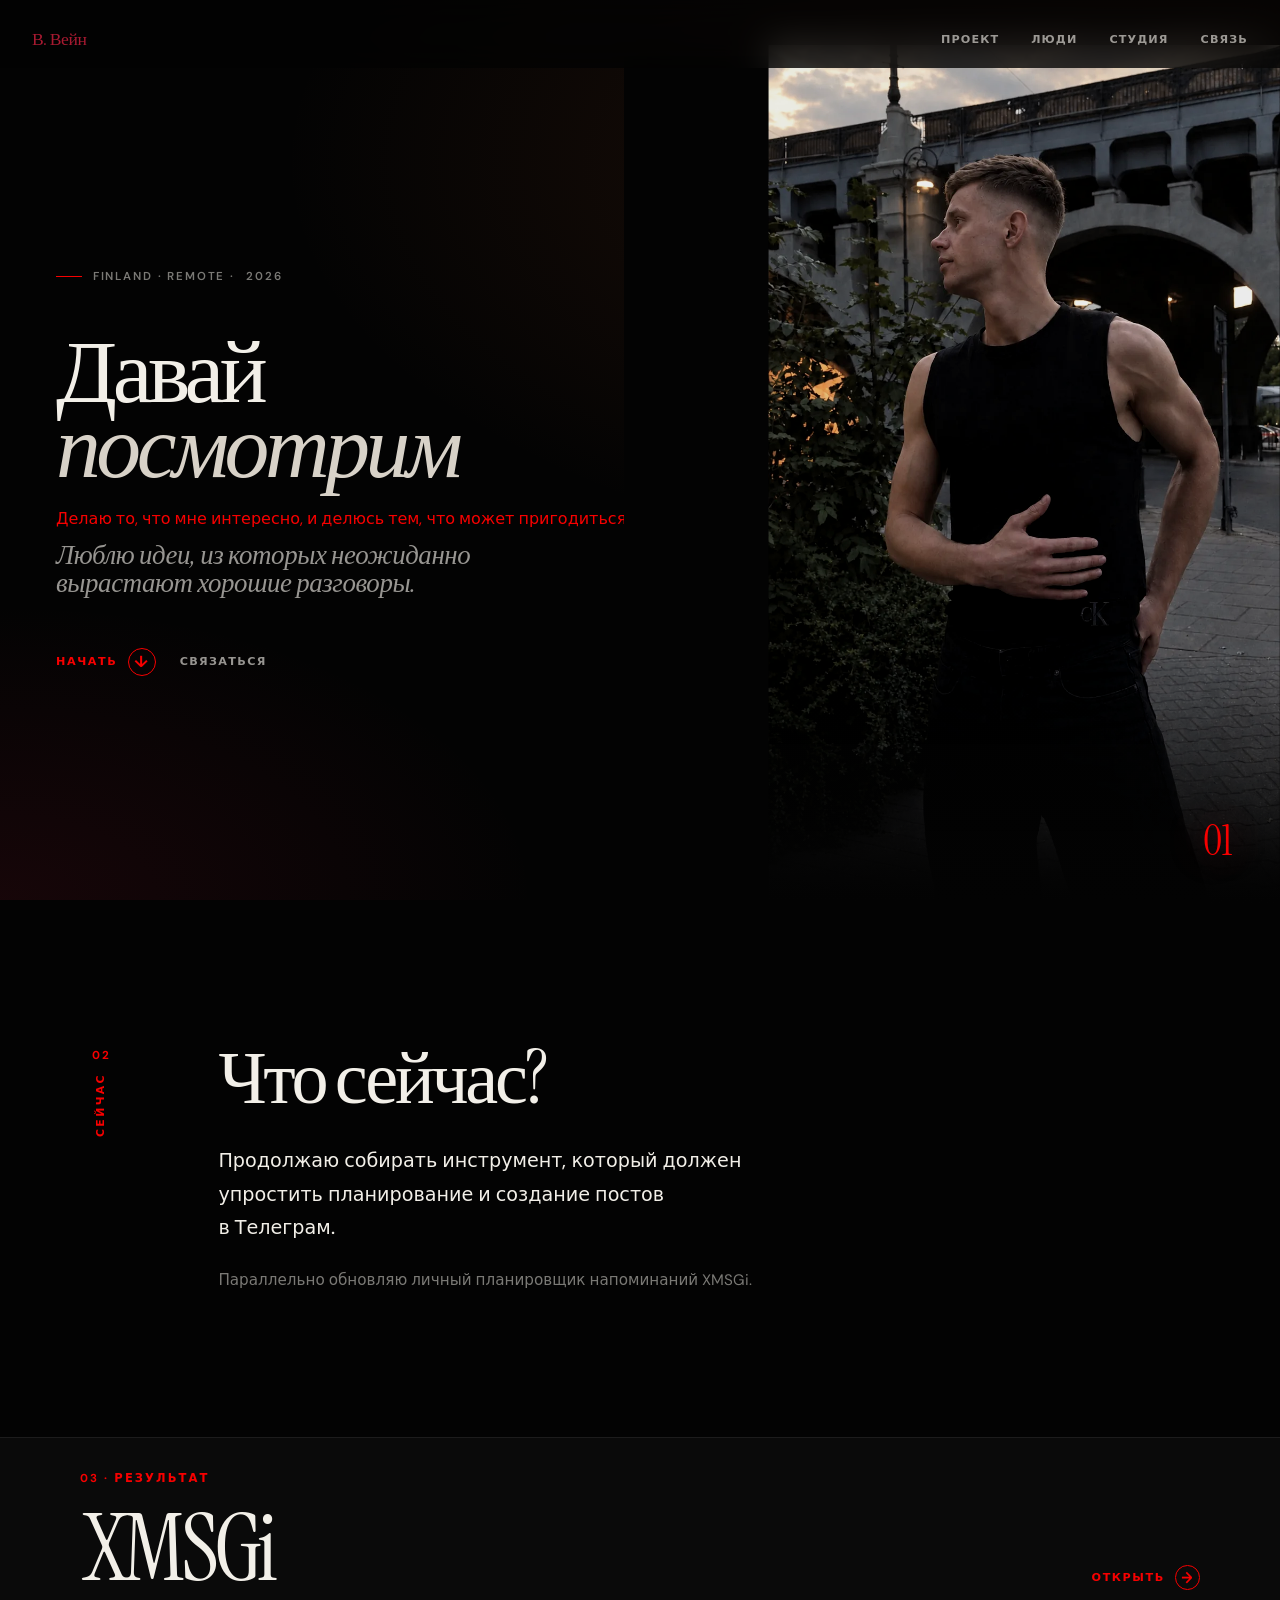
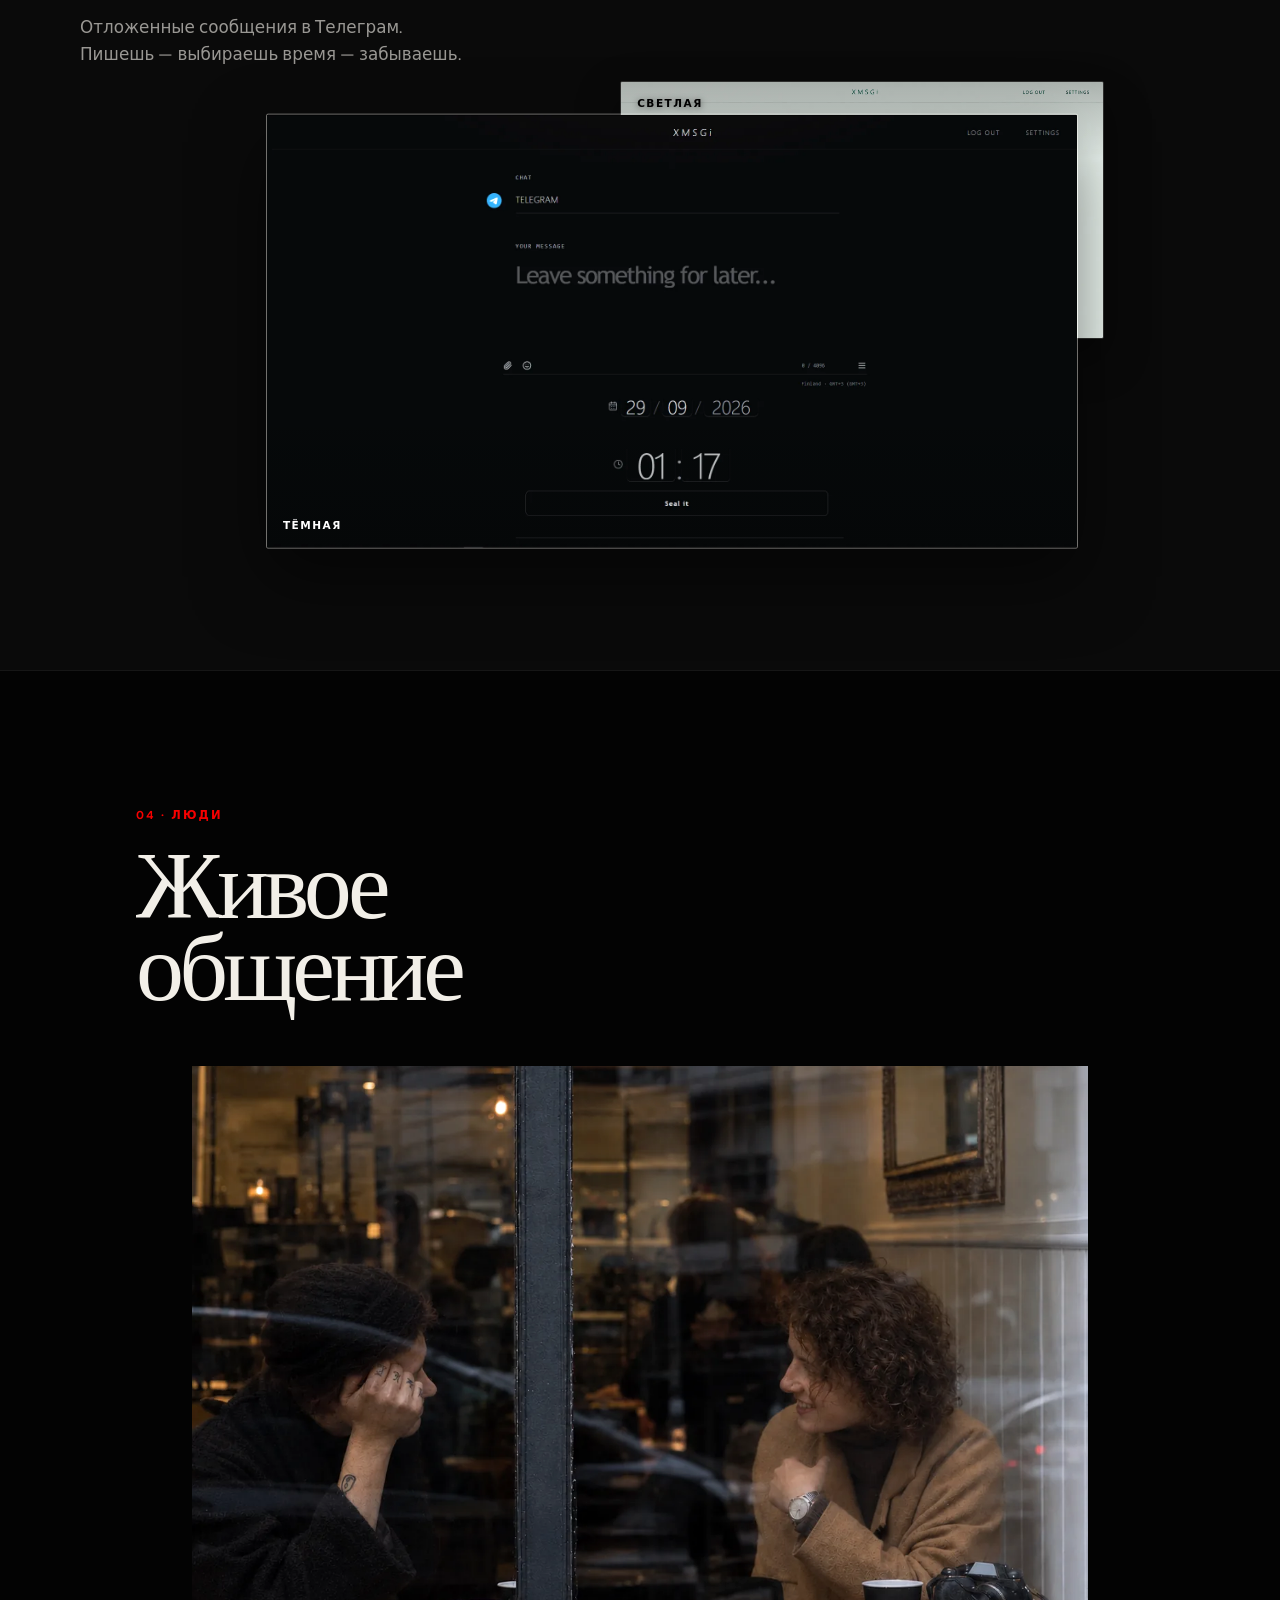
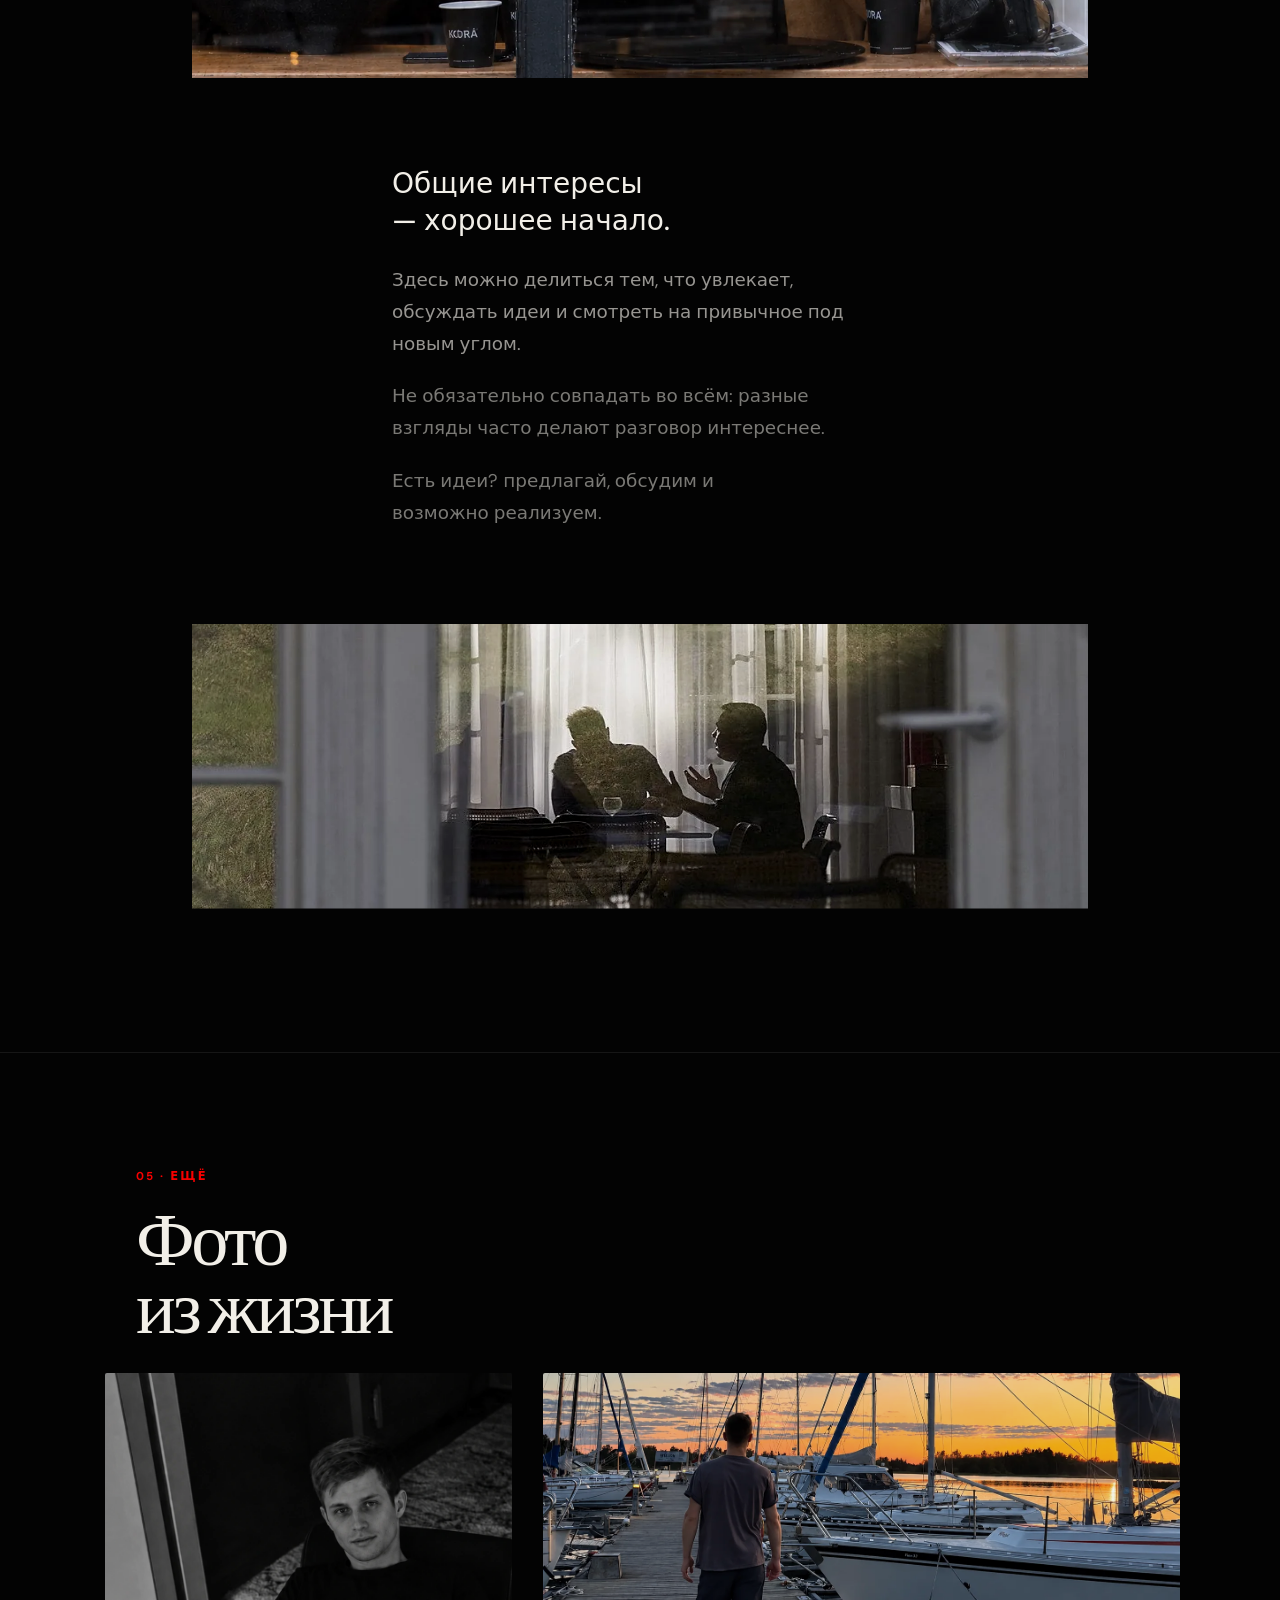
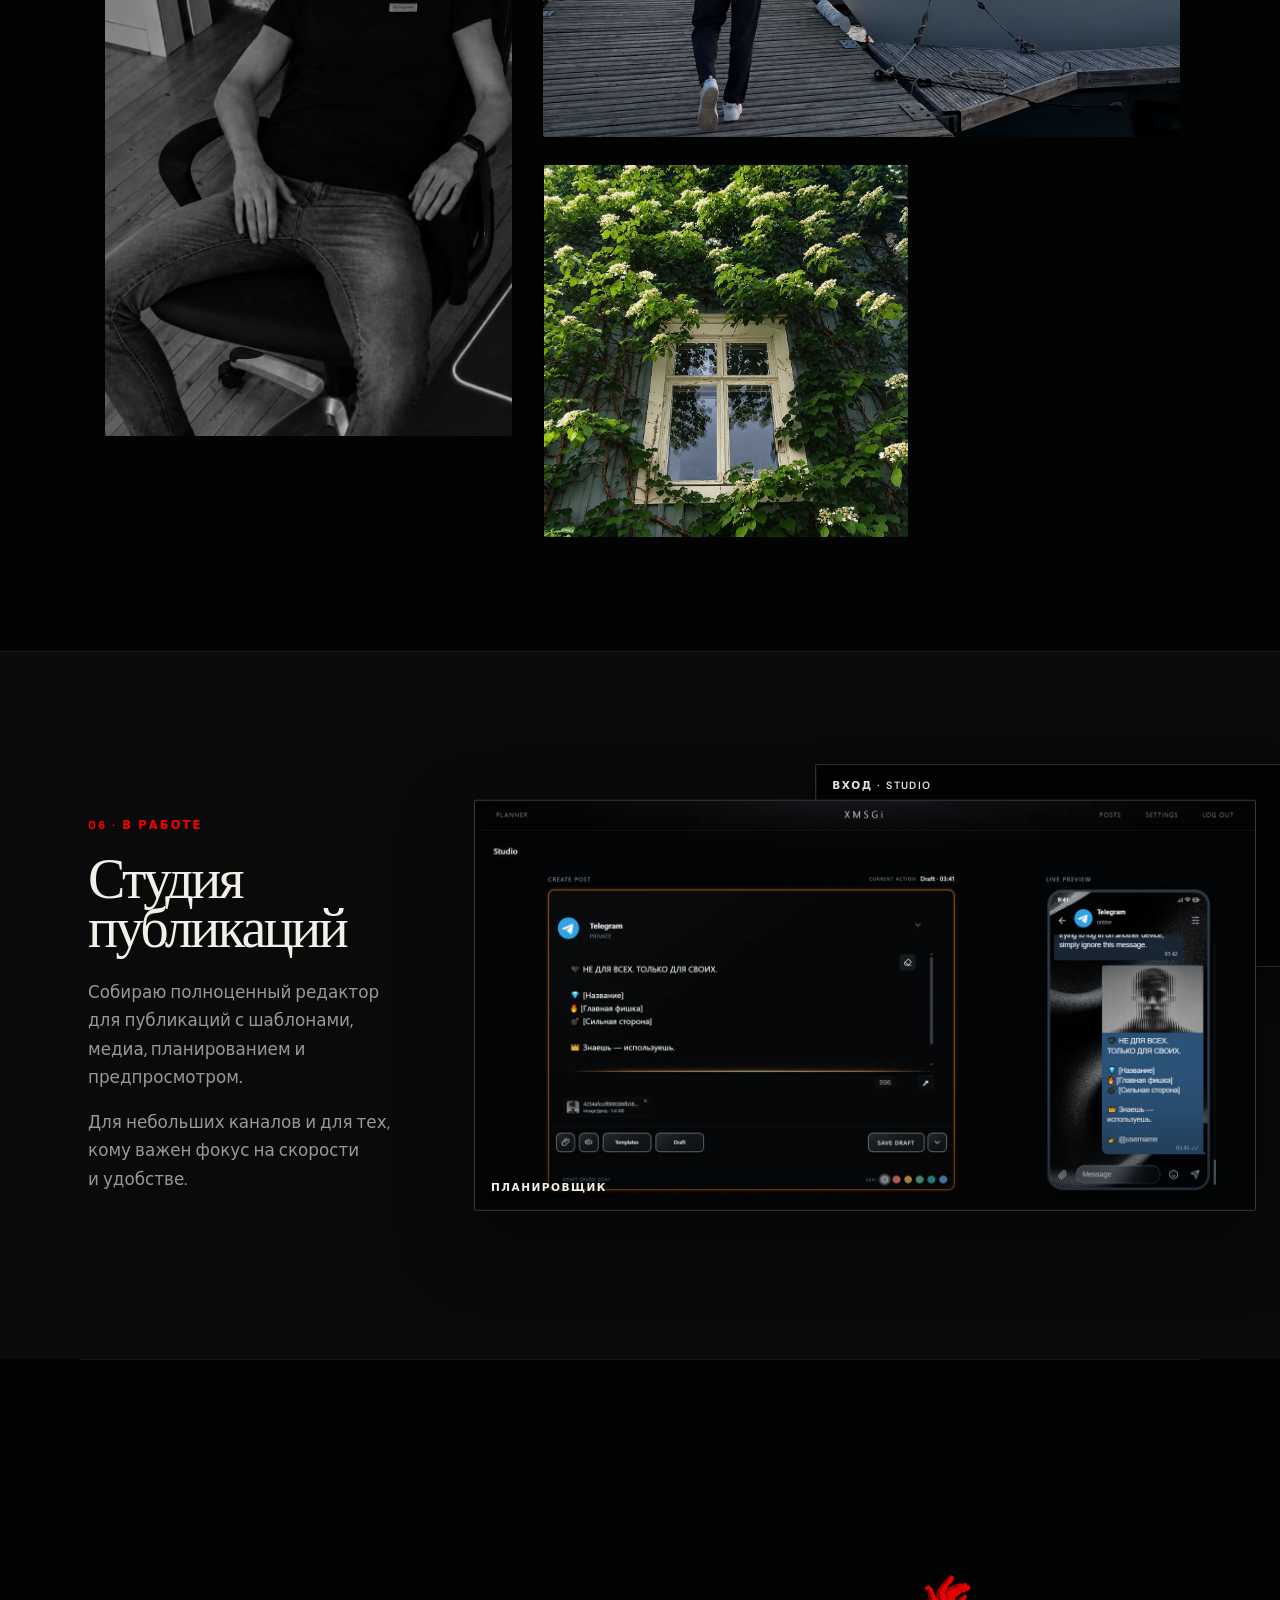
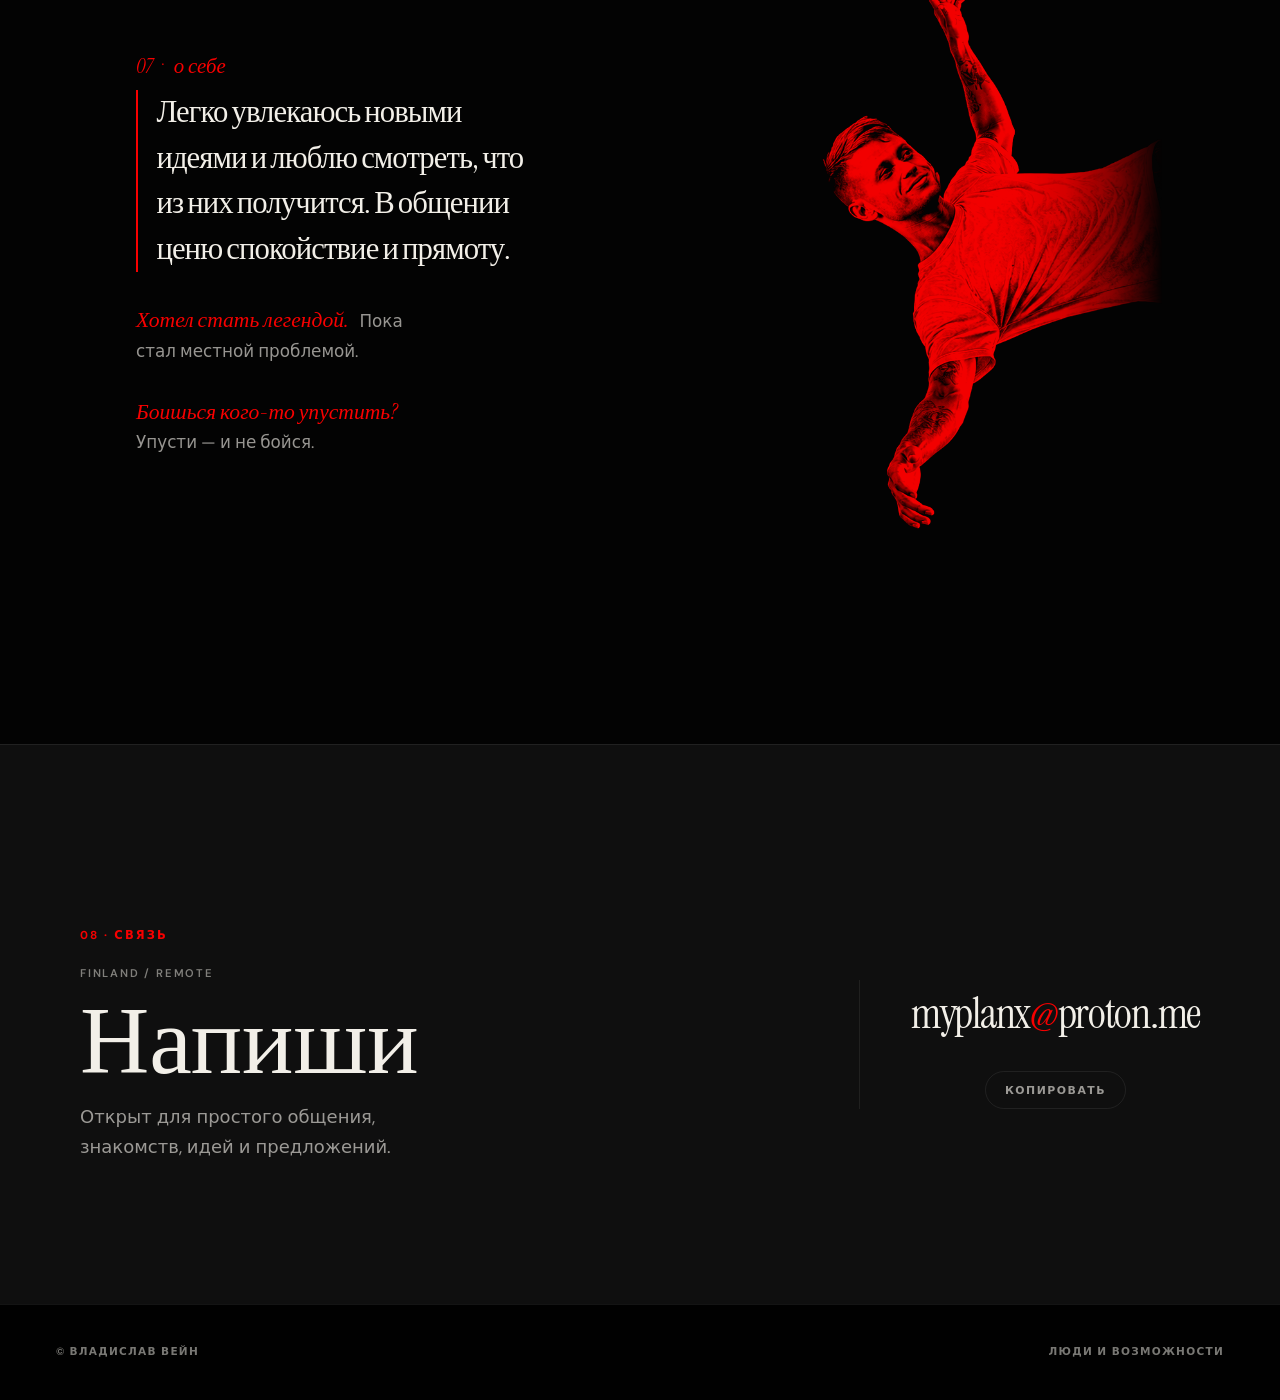
==== commit 28ffc32c: "Update hero glow and refine contact section styling - Hero: add soft rust/red background glow, adjus" ====
--- a/index.html
+++ b/index.html
@@ -142,7 +142,7 @@
 
       <p class="work-lead">Отложенные сообщения в Телеграм.<br>Пишешь — выбираешь время — забываешь.</p>
 
-      <div class="work-stage" id="work-stage">
+      <div class="work-stage" id="work-stage" role="button" tabindex="0" aria-label="Поменять местами светлый и тёмный скриншоты XMSGi" aria-pressed="false">
         <figure class="screen screen-light">
           <img src="assets/progress/01-glass.webp" alt="XMSGi — светлая тема" width="1722" height="913" loading="lazy" decoding="async">
           <figcaption>Светлая</figcaption>
@@ -169,6 +169,7 @@
         <p class="deck">Общие интересы — хорошее начало.</p>
         <p>Здесь можно делиться тем, что увлекает, обсуждать идеи и смотреть на привычное под новым углом.</p>
         <p class="muted">Не обязательно совпадать во всём: разные взгляды часто делают разговор интереснее.</p>
+        <p class="muted">Есть идеи? предлагай, обсудим и возможно реализуем.</p>
       </div>
 
       <figure class="still still-b">
@@ -204,9 +205,16 @@
           <p class="deck">Собираю полноценный редактор для публикаций с шаблонами, медиа, планированием и предпросмотром.</p>
           <p>Для небольших каналов и для тех, кому важен фокус на скорости и удобстве.</p>
         </div>
-        <figure class="studio-shot">
-          <img src="assets/ideas/01.webp" alt="Редактор постов для Telegram" width="1912" height="1012" loading="lazy" decoding="async">
-        </figure>
+        <div class="studio-visual" aria-label="Скриншоты XMSGi Studio">
+          <figure class="studio-shot studio-shot-login">
+            <img src="assets/studio/login.webp" alt="XMSGi Studio — экран входа" width="1466" height="638" loading="lazy" decoding="async">
+            <figcaption>Вход · Studio</figcaption>
+          </figure>
+          <figure class="studio-shot studio-shot-planner">
+            <img src="assets/studio/planner.webp" alt="XMSGi Studio — планировщик поста с живым предпросмотром" width="1600" height="838" loading="lazy" decoding="async">
+            <figcaption>Планировщик</figcaption>
+          </figure>
+        </div>
       </div>
     </section>
 
@@ -311,8 +319,8 @@
         }
 
         const headerBottom = document.querySelector('.topbar')?.getBoundingClientRect().bottom || 0;
-        const extraScroll = window.matchMedia('(min-width: 901px)').matches ? 40 : 0;
-        const top = projectSection.getBoundingClientRect().top + window.scrollY - headerBottom - 16 + extraScroll;
+        const sectionOffset = window.matchMedia('(min-width: 901px)').matches ? 96 : headerBottom + 16;
+        const top = projectSection.getBoundingClientRect().top + window.scrollY - sectionOffset;
         const behavior = window.matchMedia('(prefers-reduced-motion: reduce)').matches ? 'instant' : 'smooth';
         window.scrollTo({ top, behavior });
       });
@@ -340,6 +348,40 @@
           observer.disconnect();
         }, { threshold: 0.15 });
         observer.observe(aboutSection);
+      }
+
+      const studioVisual = document.querySelector('.studio-visual');
+      if (studioVisual) {
+        const canHover = window.matchMedia('(hover: hover) and (pointer: fine)').matches;
+        const reducedMotion = window.matchMedia('(prefers-reduced-motion: reduce)').matches;
+        if (canHover && !reducedMotion) {
+          studioVisual.addEventListener('mouseenter', () => studioVisual.classList.add('is-swapped'));
+          studioVisual.addEventListener('mouseleave', () => studioVisual.classList.remove('is-swapped'));
+        } else {
+          studioVisual.addEventListener('click', () => studioVisual.classList.toggle('is-swapped'));
+        }
+      }
+
+      const workStage = document.querySelector('.work-stage');
+      if (workStage) {
+        const canHover = window.matchMedia('(min-width: 901px) and (hover: hover) and (pointer: fine)').matches;
+        const reducedMotion = window.matchMedia('(prefers-reduced-motion: reduce)').matches;
+        const setSwapped = isSwapped => {
+          workStage.classList.toggle('is-swapped', isSwapped);
+          workStage.setAttribute('aria-pressed', String(isSwapped));
+        };
+
+        if (canHover && !reducedMotion) {
+          workStage.addEventListener('mouseenter', () => setSwapped(true));
+          workStage.addEventListener('mouseleave', () => setSwapped(false));
+        } else {
+          workStage.addEventListener('click', () => setSwapped(!workStage.classList.contains('is-swapped')));
+        }
+        workStage.addEventListener('keydown', event => {
+          if (event.key !== 'Enter' && event.key !== ' ') return;
+          event.preventDefault();
+          setSwapped(!workStage.classList.contains('is-swapped'));
+        });
       }
 
       const btn = document.querySelector('.copy');
--- a/styles.css
+++ b/styles.css
@@ -126,6 +126,7 @@
 #about {
   scroll-margin-top: 76px;
 }
+#work { scroll-margin-top: 96px; }
 
 /* ——— COVER ——— */
 .cover {
@@ -134,7 +135,19 @@
   grid-template-columns: minmax(0, 1fr) minmax(0, 1.05fr);
   padding-top: 56px;
   background: var(--bg);
-}
+  position: relative;
+}
+.cover::before {
+  content: "";
+  position: absolute;
+  inset: 0;
+  z-index: 0;
+  pointer-events: none;
+  background:
+    radial-gradient(120% 85% at 88% 18%, rgba(196, 92, 42, 0.16), transparent 55%),
+    radial-gradient(70% 55% at 0% 100%, rgba(196, 30, 58, 0.10), transparent 60%);
+}
+.cover > * { position: relative; z-index: 1; }
 .cover-text {
   display: flex;
   flex-direction: column;
@@ -149,6 +162,16 @@
   letter-spacing: 0.16em;
   text-transform: uppercase;
   color: var(--text-faint);
+  display: inline-flex;
+  align-items: center;
+  gap: 0.7rem;
+}
+.cover-meta::before {
+  content: "";
+  width: 1.6rem;
+  height: 1px;
+  background: var(--accent);
+  flex: none;
 }
 .cover h1 {
   font-family: var(--serif);
@@ -200,11 +223,8 @@
   letter-spacing: 0.14em;
   text-transform: uppercase;
   color: var(--accent);
-  text-decoration: underline;
-  text-decoration-color: var(--accent-soft);
-  text-decoration-thickness: 1px;
-  text-underline-offset: 5px;
-  transition: color 0.2s, text-decoration-color 0.2s;
+  text-decoration: none;
+  transition: color 0.2s;
 }
 .cover-actions {
   display: flex;
@@ -221,25 +241,27 @@
   font-weight: 600;
   letter-spacing: 0.12em;
   text-transform: uppercase;
+  text-decoration: none;
+  transition: color 0.2s;
+}
+.cover-go:hover {
+  color: var(--accent);
+}
+.cover-contact:hover {
+  color: var(--text);
   text-decoration: underline;
-  text-decoration-color: var(--accent-soft);
+  text-decoration-color: var(--accent);
   text-decoration-thickness: 1px;
   text-underline-offset: 5px;
-  transition: color 0.2s, text-decoration-color 0.2s;
-}
-.cover-go:hover,
-.cover-contact:hover {
-  color: var(--text);
-  text-decoration-color: var(--accent);
 }
 .cover-go-arrow {
   display: grid;
   place-items: center;
-  width: 1.55rem;
+  width: 1.75rem;
   aspect-ratio: 1;
   border: 1px solid currentColor;
   border-radius: 50%;
-  font-size: 0.9rem;
+  font-size: 1rem;
   line-height: 1;
   transition: transform 0.25s, color 0.2s, background-color 0.2s;
 }
@@ -355,7 +377,8 @@
 /* ——— WORK ——— */
 .work {
   background: var(--bg-2);
-  padding: clamp(5rem, 11vw, 8.5rem) var(--pad);
+  padding: clamp(1.5rem, 2.5vw, 2rem) var(--pad);
+  padding-bottom: clamp(4rem, 9vw, 7rem);
   border-top: 1px solid var(--line);
 }
 .work-head {
@@ -414,24 +437,53 @@
   line-height: 1.65;
 }
 .work-stage {
-  max-width: var(--max);
-  margin: 0 auto;
-  display: grid;
-  grid-template-columns: 0.95fr 1.05fr;
-  gap: clamp(1rem, 3vw, 2rem);
-  align-items: end;
+  position: relative;
+  max-width: 54rem;
+  left: clamp(1rem, 2.5vw, 2rem);
+  top: -1rem;
+  margin: 0 auto -1rem;
+  aspect-ratio: 1600 / 838;
   scroll-margin-top: 76px;
+  cursor: pointer;
 }
 .screen {
   margin: 0;
-  position: relative;
+  position: absolute;
   overflow: hidden;
   border-radius: 2px;
-}
-.screen-dark {
-  border: 1px solid rgba(242, 239, 232, 0.24);
-  background: #090909;
-  box-shadow: 0 0 0 1px rgba(242, 239, 232, 0.06), 0 8px 24px rgba(0, 0, 0, 0.16);
+  border: 1px solid rgba(242, 239, 232, 0.16);
+  transition:
+    left 0.6s cubic-bezier(0.22, 0.61, 0.36, 1),
+    top 0.6s cubic-bezier(0.22, 0.61, 0.36, 1),
+    width 0.6s cubic-bezier(0.22, 0.61, 0.36, 1),
+    transform 0.6s cubic-bezier(0.22, 0.61, 0.36, 1),
+    box-shadow 0.6s ease,
+    border-color 0.6s ease,
+    z-index 0s linear 0.3s;
+}
+.screen-dark,
+.is-swapped .screen-light {
+  left: 3%;
+  width: 94%;
+  top: 50%;
+  transform: translateY(-50%);
+  z-index: 2;
+  border-color: rgba(242, 239, 232, 0.22);
+  box-shadow: 0 28px 70px rgba(0, 0, 0, 0.5);
+}
+.screen-light,
+.is-swapped .screen-dark {
+  left: 44%;
+  width: 56%;
+  top: -1.5rem;
+  transform: none;
+  z-index: 1;
+  border-color: rgba(242, 239, 232, 0.16);
+  box-shadow: 0 18px 44px rgba(0, 0, 0, 0.4);
+}
+.screen-dark,
+.is-swapped .screen-dark {
+  border-color: rgba(242, 239, 232, 0.45);
 }
 .screen img {
   display: block;
@@ -444,21 +496,61 @@
 .screen figcaption {
   position: absolute;
   left: 1rem;
-  bottom: 1rem;
-  font-size: 0.68rem;
+  bottom: 0.85rem;
+  z-index: 1;
+  font-size: 0.66rem;
   font-weight: 600;
   letter-spacing: 0.14em;
   text-transform: uppercase;
 }
 .screen-light figcaption {
-  color: #000;
-  text-shadow: 0 1px 6px rgba(0, 0, 0, 0.5);
+  top: 0.85rem;
+  bottom: auto;
+  color: #000000;
+  text-shadow: 0 1px 6px rgba(0, 0, 0, 0.55);
 }
 .screen-dark figcaption {
   color: #fff;
 }
-.screen-dark {
-  transform: translateY(-7%);
+.screen::after {
+  content: "";
+  position: absolute;
+  left: 0;
+  right: 0;
+  bottom: 0;
+  height: 34%;
+  background: linear-gradient(to top, rgba(3, 3, 3, 0.28), rgba(3, 3, 3, 0));
+  pointer-events: none;
+}
+.screen-light::after {
+  top: 0;
+  bottom: auto;
+  height: 30%;
+  background: linear-gradient(to bottom, rgba(3, 3, 3, 0.28), rgba(3, 3, 3, 0));
+}
+.is-swapped .screen-light::after {
+  top: auto;
+  bottom: 0;
+  height: 34%;
+  background: linear-gradient(to top, rgba(3, 3, 3, 0.28), rgba(3, 3, 3, 0));
+}
+.is-swapped .screen-light figcaption {
+  top: auto;
+  bottom: 0.85rem;
+}
+.is-swapped .screen-dark::after {
+  top: 0;
+  bottom: auto;
+  height: 30%;
+  background: linear-gradient(to bottom, rgba(3, 3, 3, 0.28), rgba(3, 3, 3, 0));
+}
+.is-swapped .screen-dark figcaption {
+  top: 0.85rem;
+  bottom: auto;
+}
+.work-stage:focus-visible {
+  outline: 1px solid var(--accent);
+  outline-offset: 5px;
 }
 
 /* ——— PEOPLE ——— */
@@ -712,14 +804,111 @@
   color: var(--text);
   margin-bottom: 1rem;
 }
+.studio-visual {
+  position: relative;
+  width: 100%;
+  max-width: 54rem;
+  aspect-ratio: 1600 / 838;
+  margin-left: auto;
+  margin-right: calc(0px - var(--pad));
+  cursor: pointer;
+}
 .studio-shot {
+  position: absolute;
   margin: 0;
+  overflow: hidden;
+  border: 1px solid rgba(242, 239, 232, 0.16);
   border-radius: 2px;
-  overflow: hidden;
+  background: #090909;
+  transition:
+    left 0.6s cubic-bezier(0.22, 0.61, 0.36, 1),
+    top 0.6s cubic-bezier(0.22, 0.61, 0.36, 1),
+    width 0.6s cubic-bezier(0.22, 0.61, 0.36, 1),
+    transform 0.6s cubic-bezier(0.22, 0.61, 0.36, 1),
+    box-shadow 0.6s ease,
+    border-color 0.6s ease,
+    z-index 0s linear 0.3s;
 }
 .studio-shot img {
+  display: block;
   width: 100%;
-  filter: brightness(1.2) contrast(1.32);
+  height: auto;
+}
+/* положение «в центре, сверху стопки»: основное фото */
+.studio-shot-planner,
+.is-swapped .studio-shot-login {
+  left: 3%;
+  width: 94%;
+  top: 50%;
+  transform: translateY(-50%);
+  z-index: 2;
+  border-color: rgba(242, 239, 232, 0.22);
+  box-shadow: 0 28px 70px rgba(0, 0, 0, 0.5);
+}
+/* положение «сзади, смещено вверх-вправо»: второе фото прячется за основным */
+.studio-shot-login,
+.is-swapped .studio-shot-planner {
+  left: 44%;
+  width: 56%;
+  top: -1.5rem;
+  transform: none;
+  z-index: 1;
+  border-color: rgba(242, 239, 232, 0.16);
+  box-shadow: 0 18px 44px rgba(0, 0, 0, 0.4);
+}
+.studio-shot::after {
+  content: "";
+  position: absolute;
+  left: 0;
+  right: 0;
+  bottom: 0;
+  height: 34%;
+  background: linear-gradient(to top, rgba(3, 3, 3, 0.28), rgba(3, 3, 3, 0));
+  pointer-events: none;
+}
+.studio-shot figcaption {
+  position: absolute;
+  left: 1rem;
+  bottom: 0.85rem;
+  z-index: 1;
+  font-size: 0.66rem;
+  font-weight: 600;
+  letter-spacing: 0.14em;
+  text-transform: uppercase;
+  color: var(--text);
+  text-shadow: 0 1px 6px rgba(0, 0, 0, 0.55);
+}
+/* по умолчанию логин сзади — его нижний край перекрыт, подпись и градиент сверху */
+.studio-shot-login::after {
+  top: 0;
+  bottom: auto;
+  height: 30%;
+  background: linear-gradient(to bottom, rgba(3, 3, 3, 0.28), rgba(3, 3, 3, 0));
+}
+.studio-shot-login figcaption {
+  top: 0.85rem;
+  bottom: auto;
+}
+/* после смены мест роли меняются: логин выходит вперёд, планировщик уходит назад */
+.is-swapped .studio-shot-login::after {
+  top: auto;
+  bottom: 0;
+  height: 34%;
+  background: linear-gradient(to top, rgba(3, 3, 3, 0.28), rgba(3, 3, 3, 0));
+}
+.is-swapped .studio-shot-login figcaption {
+  top: auto;
+  bottom: 0.85rem;
+}
+.is-swapped .studio-shot-planner::after {
+  top: 0;
+  bottom: auto;
+  height: 30%;
+  background: linear-gradient(to bottom, rgba(3, 3, 3, 0.28), rgba(3, 3, 3, 0));
+}
+.is-swapped .studio-shot-planner figcaption {
+  top: 0.85rem;
+  bottom: auto;
 }
 
 /* ——— ABOUT ——— */
@@ -1003,19 +1192,31 @@
 .hello-mail:hover { color: var(--accent); }
 .copy {
   display: block;
-  margin-top: 1.25rem;
+  margin-top: 1.5rem;
   margin-left: auto;
   margin-right: auto;
   width: max-content;
-  font-size: 0.72rem;
+  padding: 0.6rem 1.2rem;
+  border: 1px solid var(--line);
+  border-radius: 999px;
+  background: transparent;
+  font-size: 0.68rem;
   font-weight: 700;
   letter-spacing: 0.14em;
   text-transform: uppercase;
-  color: var(--text-faint);
-  transition: color 0.2s;
-}
-.copy:hover,
-.copy.on { color: var(--accent); }
+  color: var(--text-dim);
+  cursor: pointer;
+  transition: color 0.2s, border-color 0.2s, background-color 0.2s;
+}
+.copy:hover {
+  color: var(--accent);
+  border-color: var(--accent-soft);
+}
+.copy.on {
+  color: var(--bg);
+  background: var(--accent);
+  border-color: var(--accent);
+}
 
 @media (min-width: 901px) {
   .hello-contact {
@@ -1119,6 +1320,7 @@
 
 @media (min-width: 1200px) {
   .cover-sub-intro { white-space: nowrap; }
+  .studio-visual { width: 112%; }
 }
 
 @media (min-width: 561px) and (max-width: 1199px) {
@@ -1147,6 +1349,11 @@
     min-height: 62vh;
     max-height: 78vh;
   }
+  .cover::before {
+    background:
+      radial-gradient(80% 46% at 94% 56%, rgba(196, 92, 42, 0.26), transparent 62%),
+      radial-gradient(78% 62% at 0% 100%, rgba(196, 30, 58, 0.18), transparent 64%);
+  }
   .still { width: 100%; }
   .still-b { aspect-ratio: 2.4 / 1; }
   .chapter {
@@ -1162,18 +1369,12 @@
     writing-mode: horizontal-tb;
     transform: none;
   }
-  .work-stage {
-    grid-template-columns: 1fr;
-  }
-  .screen-light {
-    transform: none;
-  }
   .studio-inner {
     grid-template-columns: 1fr;
   }
   .studio { overflow-x: clip; }
-  .studio-shot {
-    order: 0;
+  .studio-visual {
+    margin-right: 0;
   }
   .hello-layout {
     grid-template-columns: 1fr;
@@ -1213,6 +1414,10 @@
   .studio-inner {
     padding-block: 4.5rem;
   }
+  .work { padding-top: 1.5rem; padding-bottom: 4rem; }
+  .studio-shot-planner figcaption { font-size: 0.33rem; }
+  .studio-shot-login figcaption { top: 0.55rem; font-size: 0.5rem; }
+  .is-swapped .studio-shot-login figcaption { bottom: 1rem; }
   .people-intro { margin-bottom: 3rem; }
   .people-mid { margin-block: 3rem; }
   .gallery { padding-bottom: 2rem; }
@@ -1226,10 +1431,9 @@
     padding-bottom: calc(clamp(4rem, 9vw, 7rem) + 20px);
   }
   .foot { padding-block: calc(1.5rem + 11px); }
-  .studio-shot {
+  .studio-visual {
     width: calc(100% + var(--pad) + var(--pad));
     margin-left: calc(0px - var(--pad));
-    border-radius: 0;
   }
   .cover h1 { font-size: clamp(2.6rem, 15vw, 4.5rem); }
   .cover-actions {
@@ -1265,4 +1469,8 @@
   .cover-go-arrow { transition: none; }
   .product-link:hover .product-link-arrow,
   .cover-go:hover .cover-go-arrow { transform: none; }
-}
+  .studio-shot { transition: none; }
+  .screen { transition: none; }
+  .hello-mail { transition: none; }
+  .copy { transition: none; }
+}
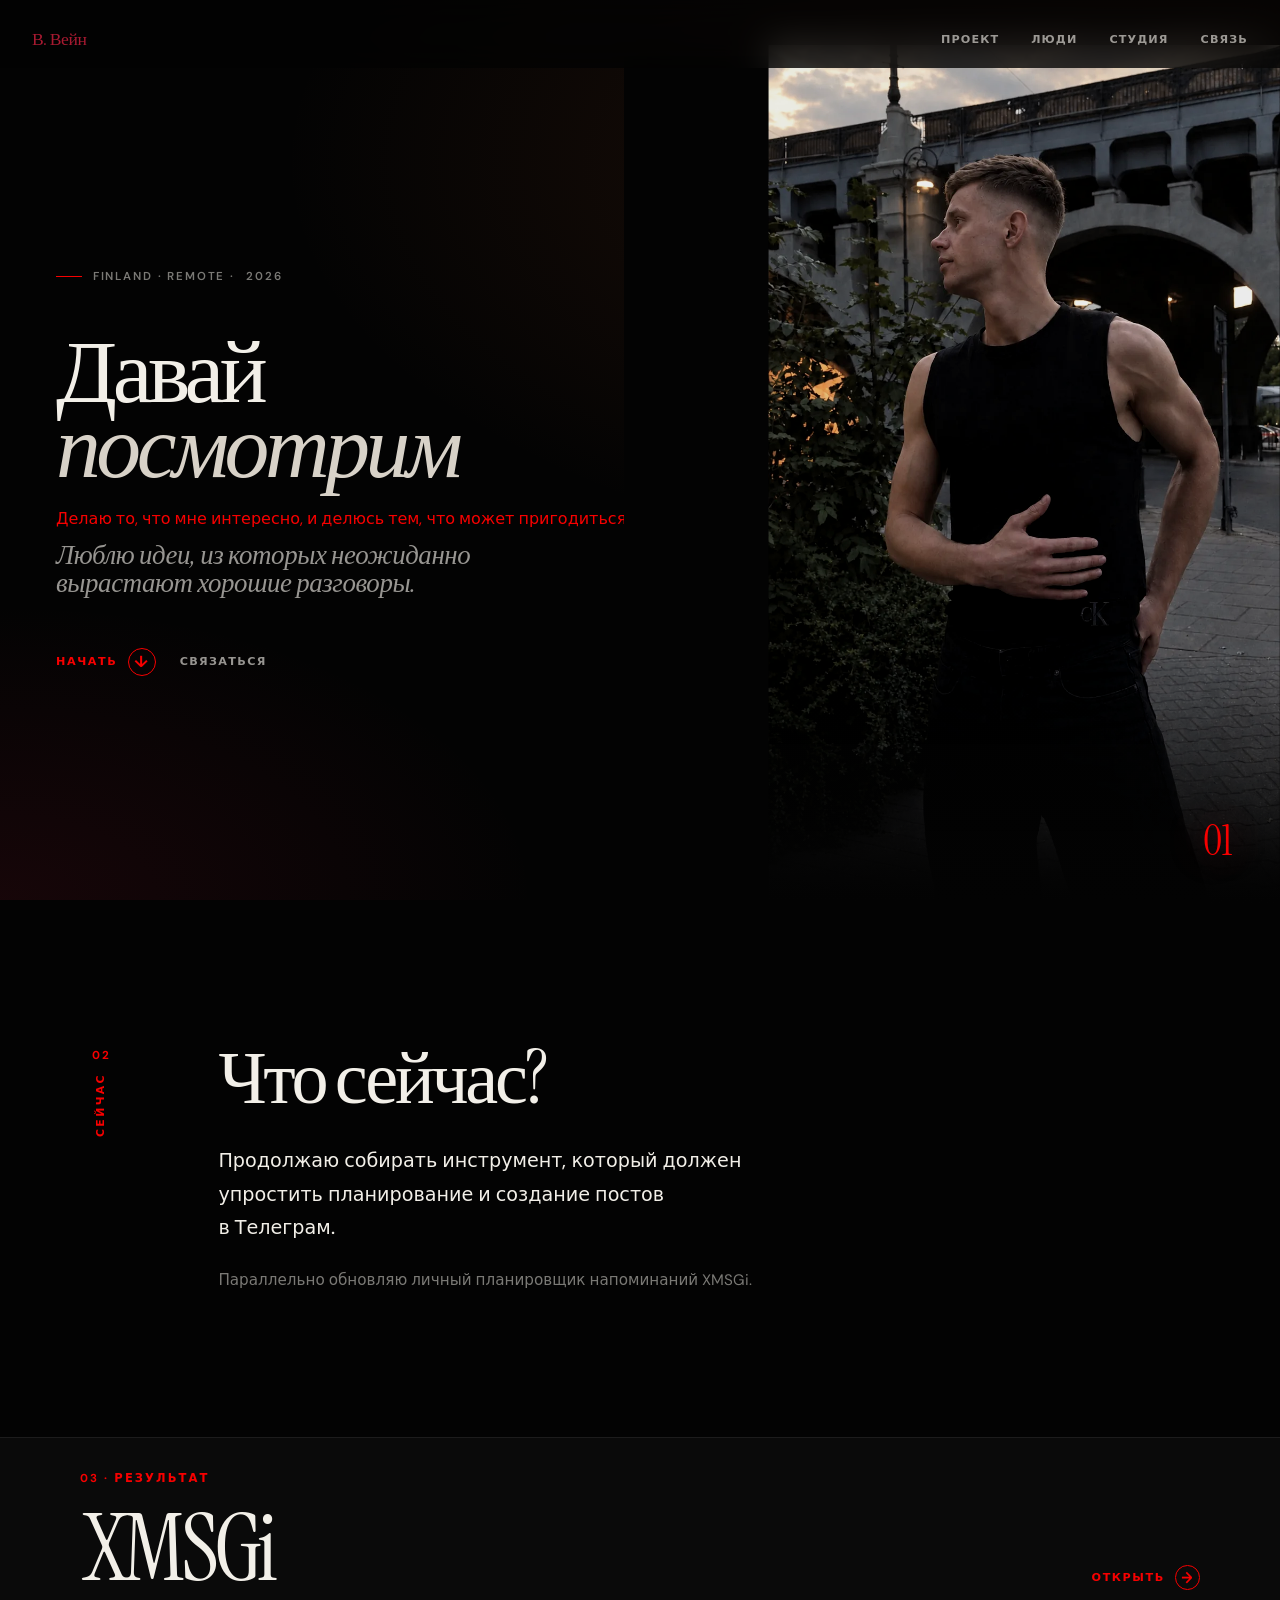
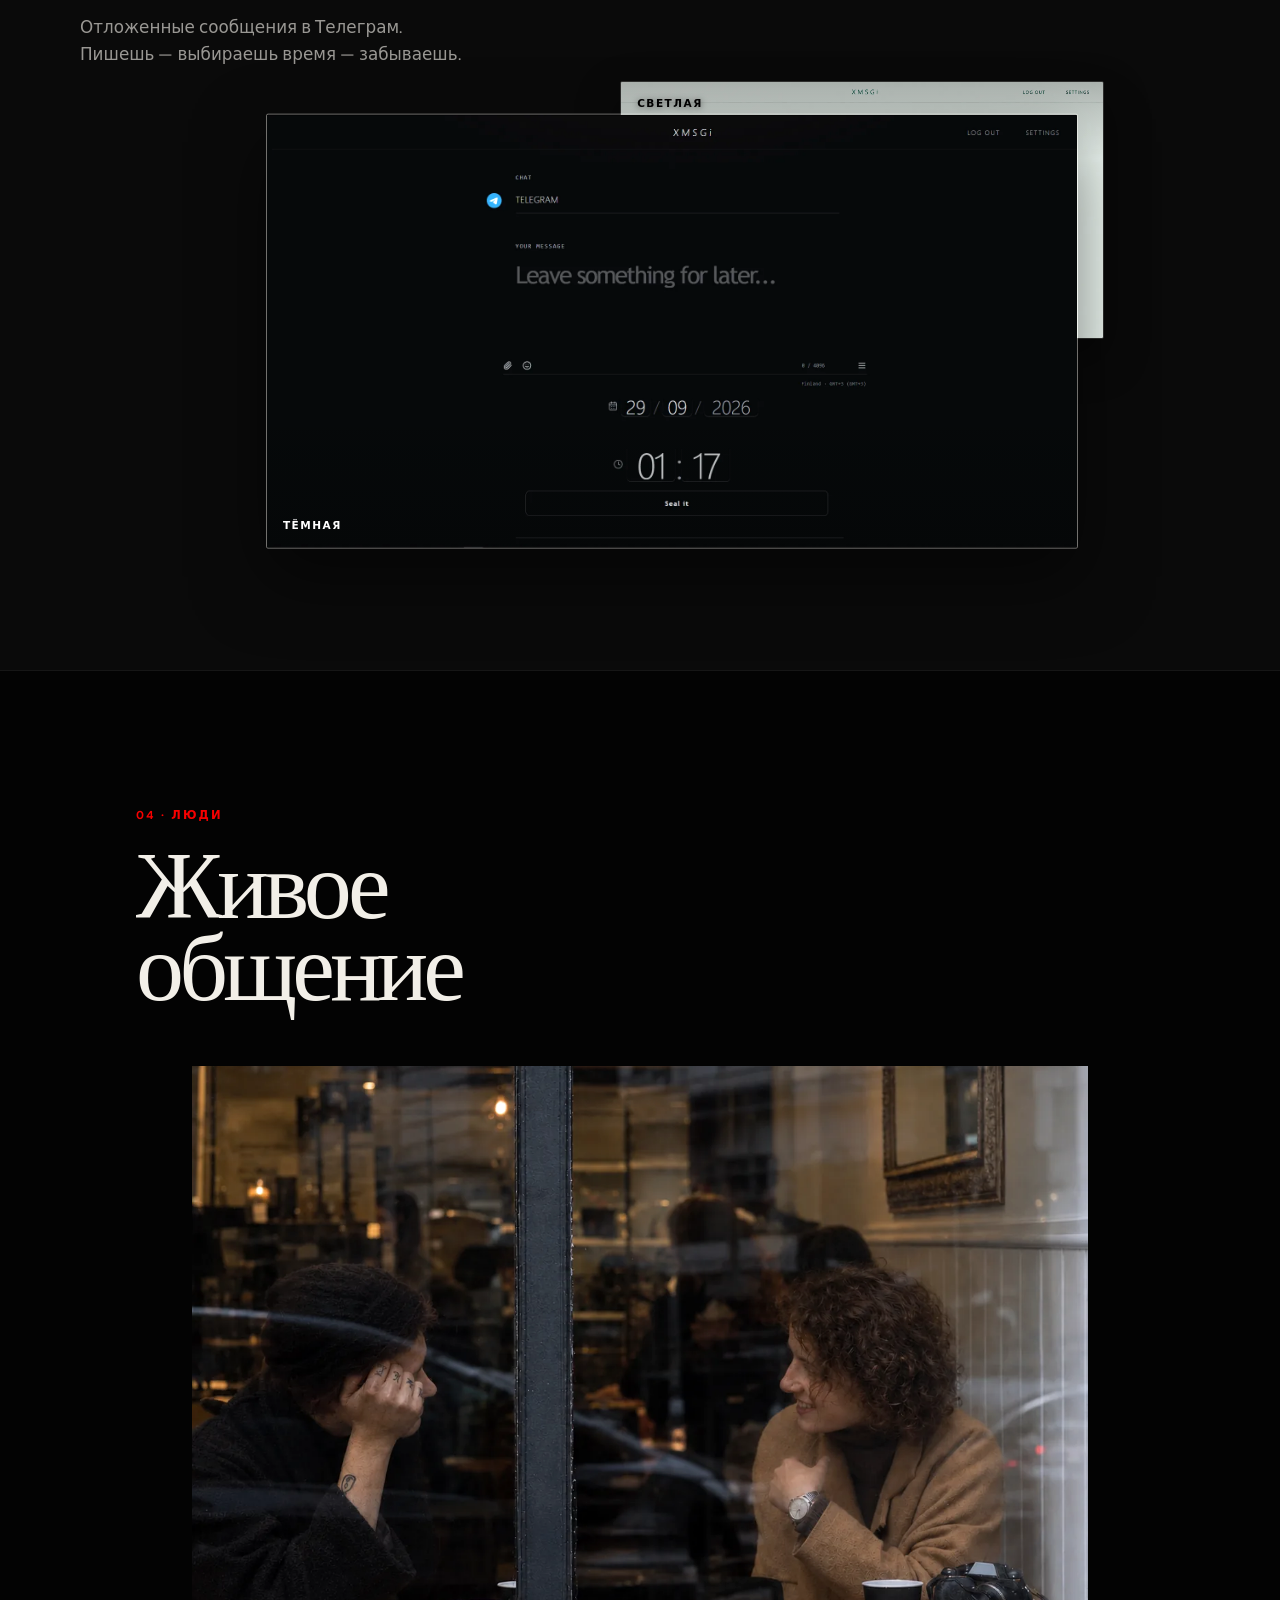
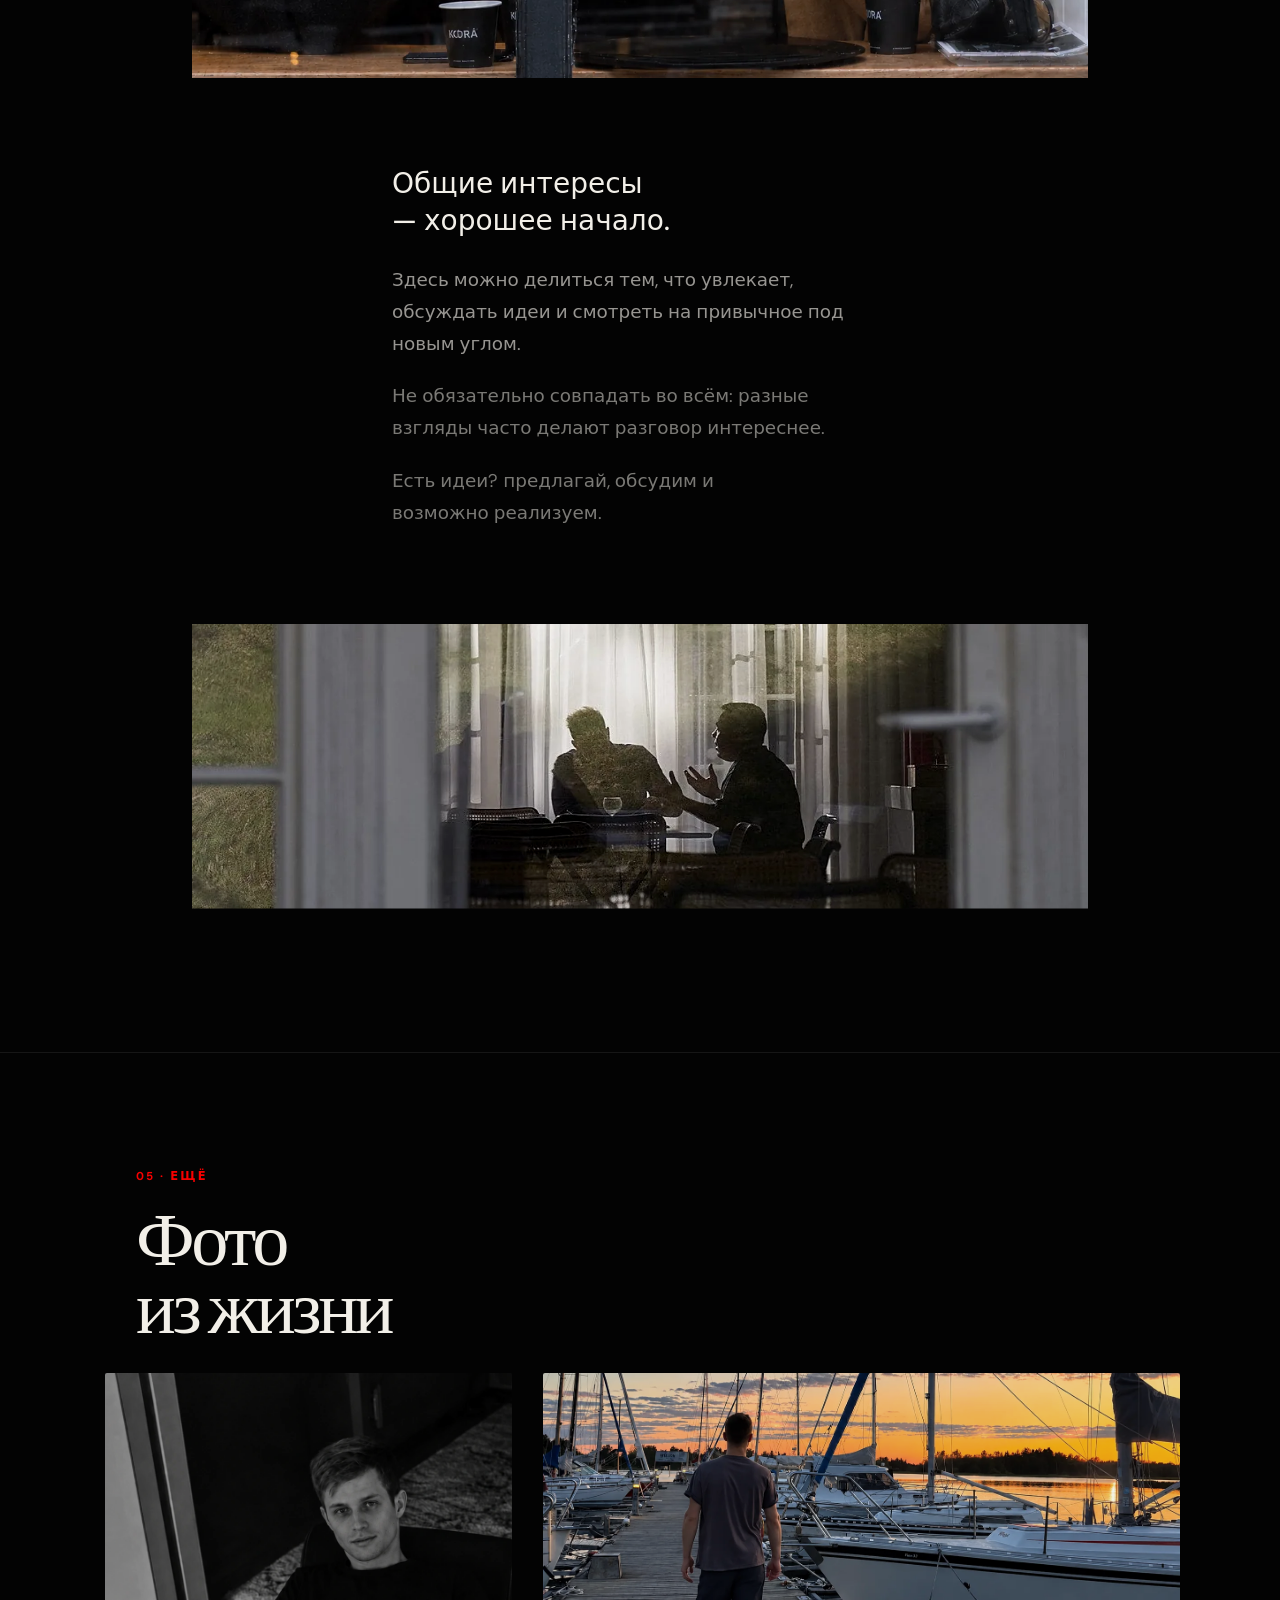
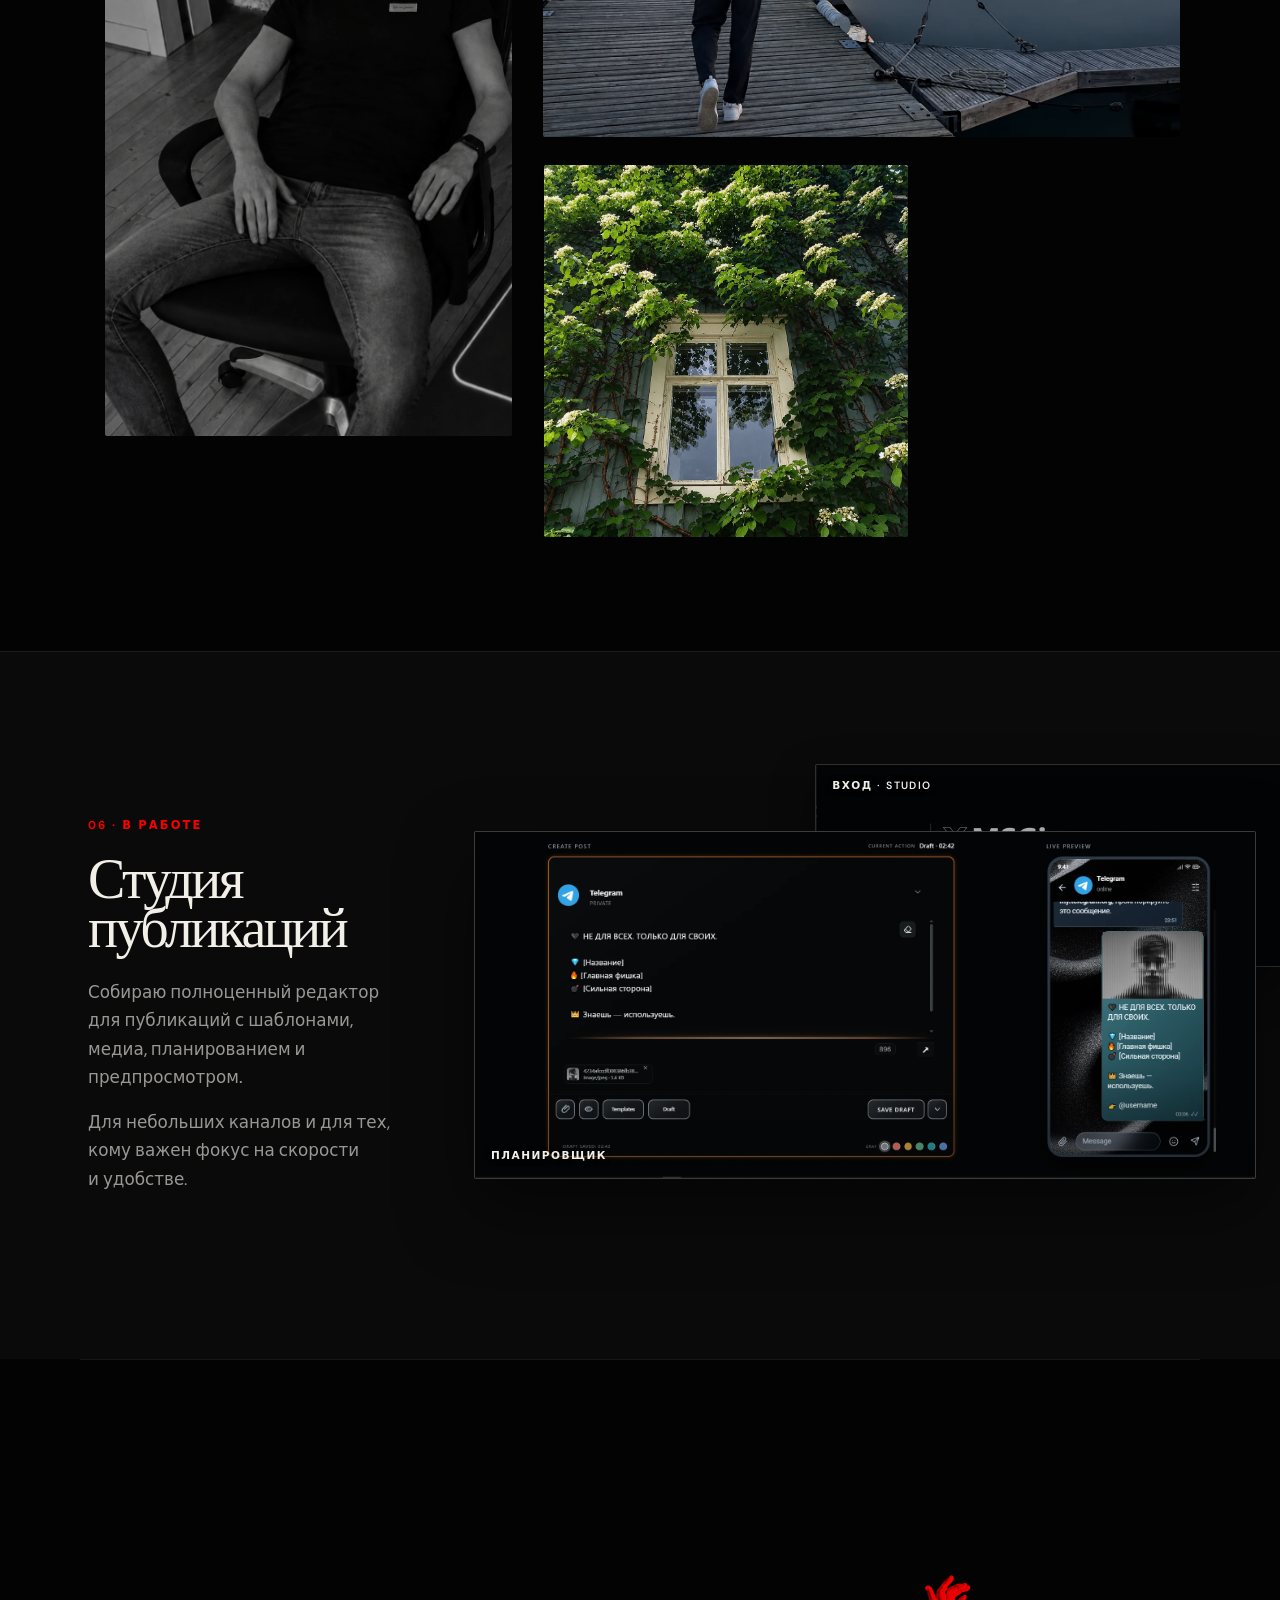
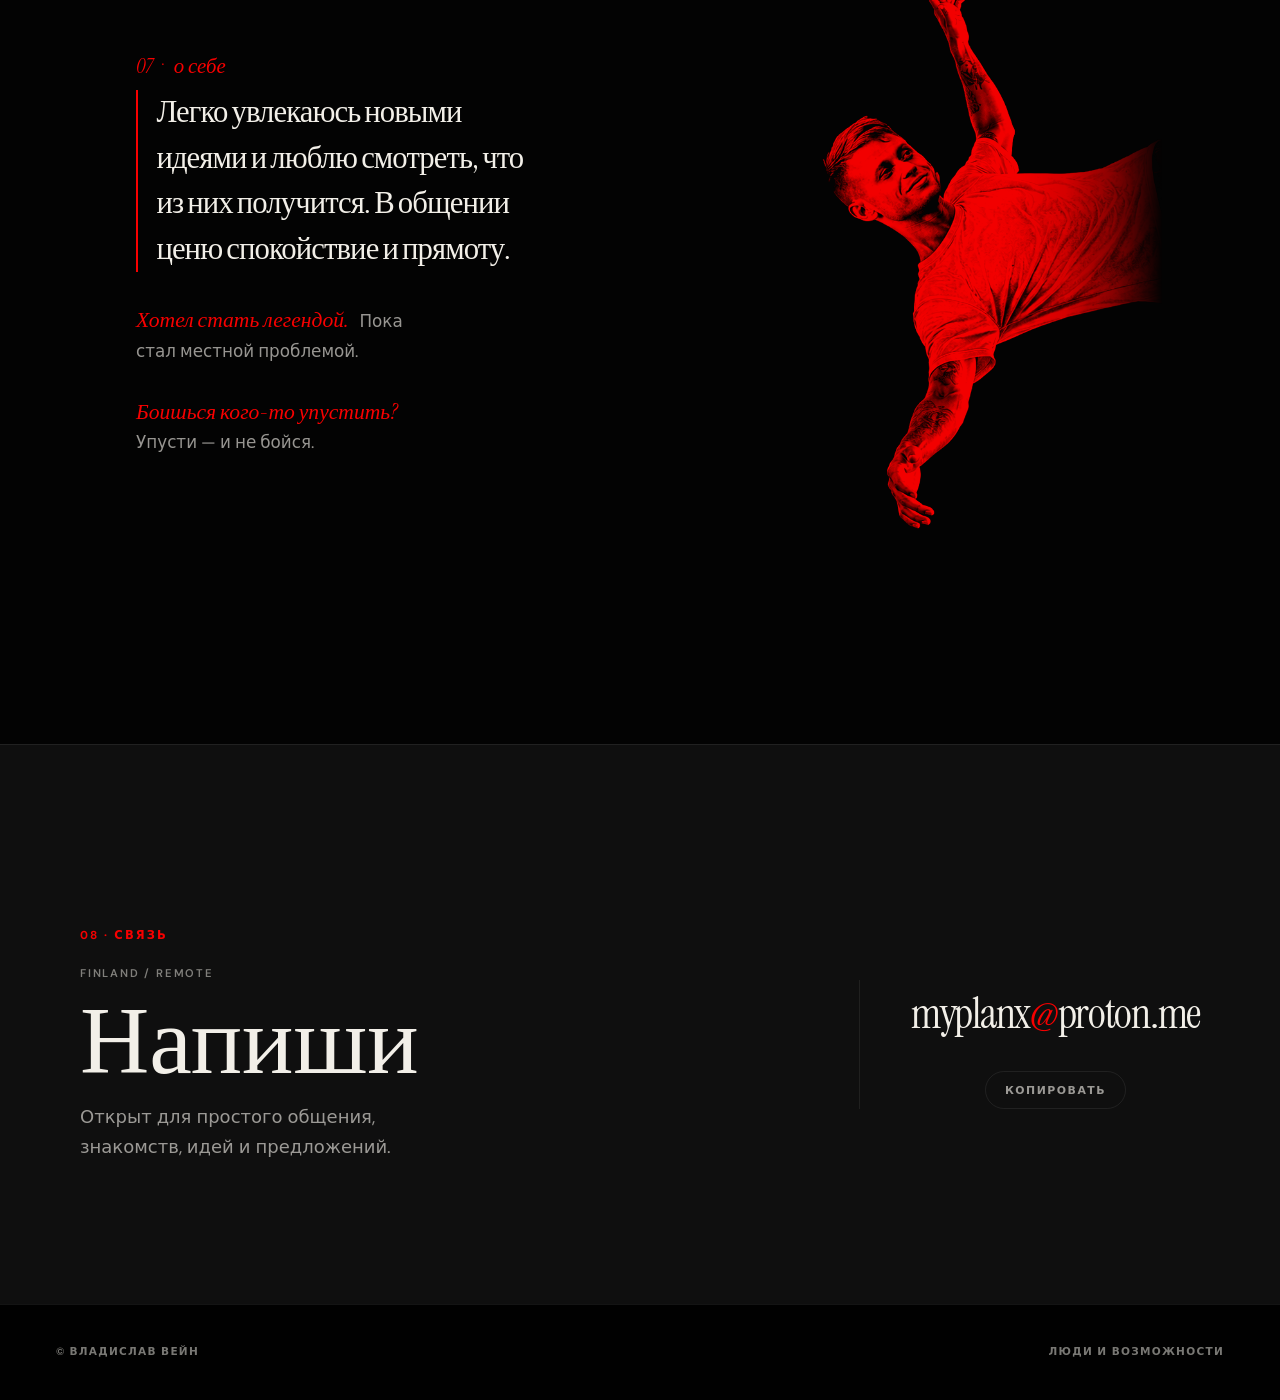
==== commit 6fef6812: "Nudge ачать anchor 10px lower" ====
--- a/index.html
+++ b/index.html
@@ -334,7 +334,7 @@
 
         const reservedSpace = 18 * parseFloat(getComputedStyle(document.documentElement).fontSize);
         const mobileOffset = window.matchMedia('(max-width: 900px)').matches ? 24 : 0;
-        const top = projectSection.getBoundingClientRect().top + window.scrollY - Math.max(0, window.innerHeight - reservedSpace) - mobileOffset;
+        const top = projectSection.getBoundingClientRect().top + window.scrollY - Math.max(0, window.innerHeight - reservedSpace) - mobileOffset - 10;
         const behavior = window.matchMedia('(prefers-reduced-motion: reduce)').matches ? 'instant' : 'smooth';
         window.scrollTo({ top, behavior });
       });
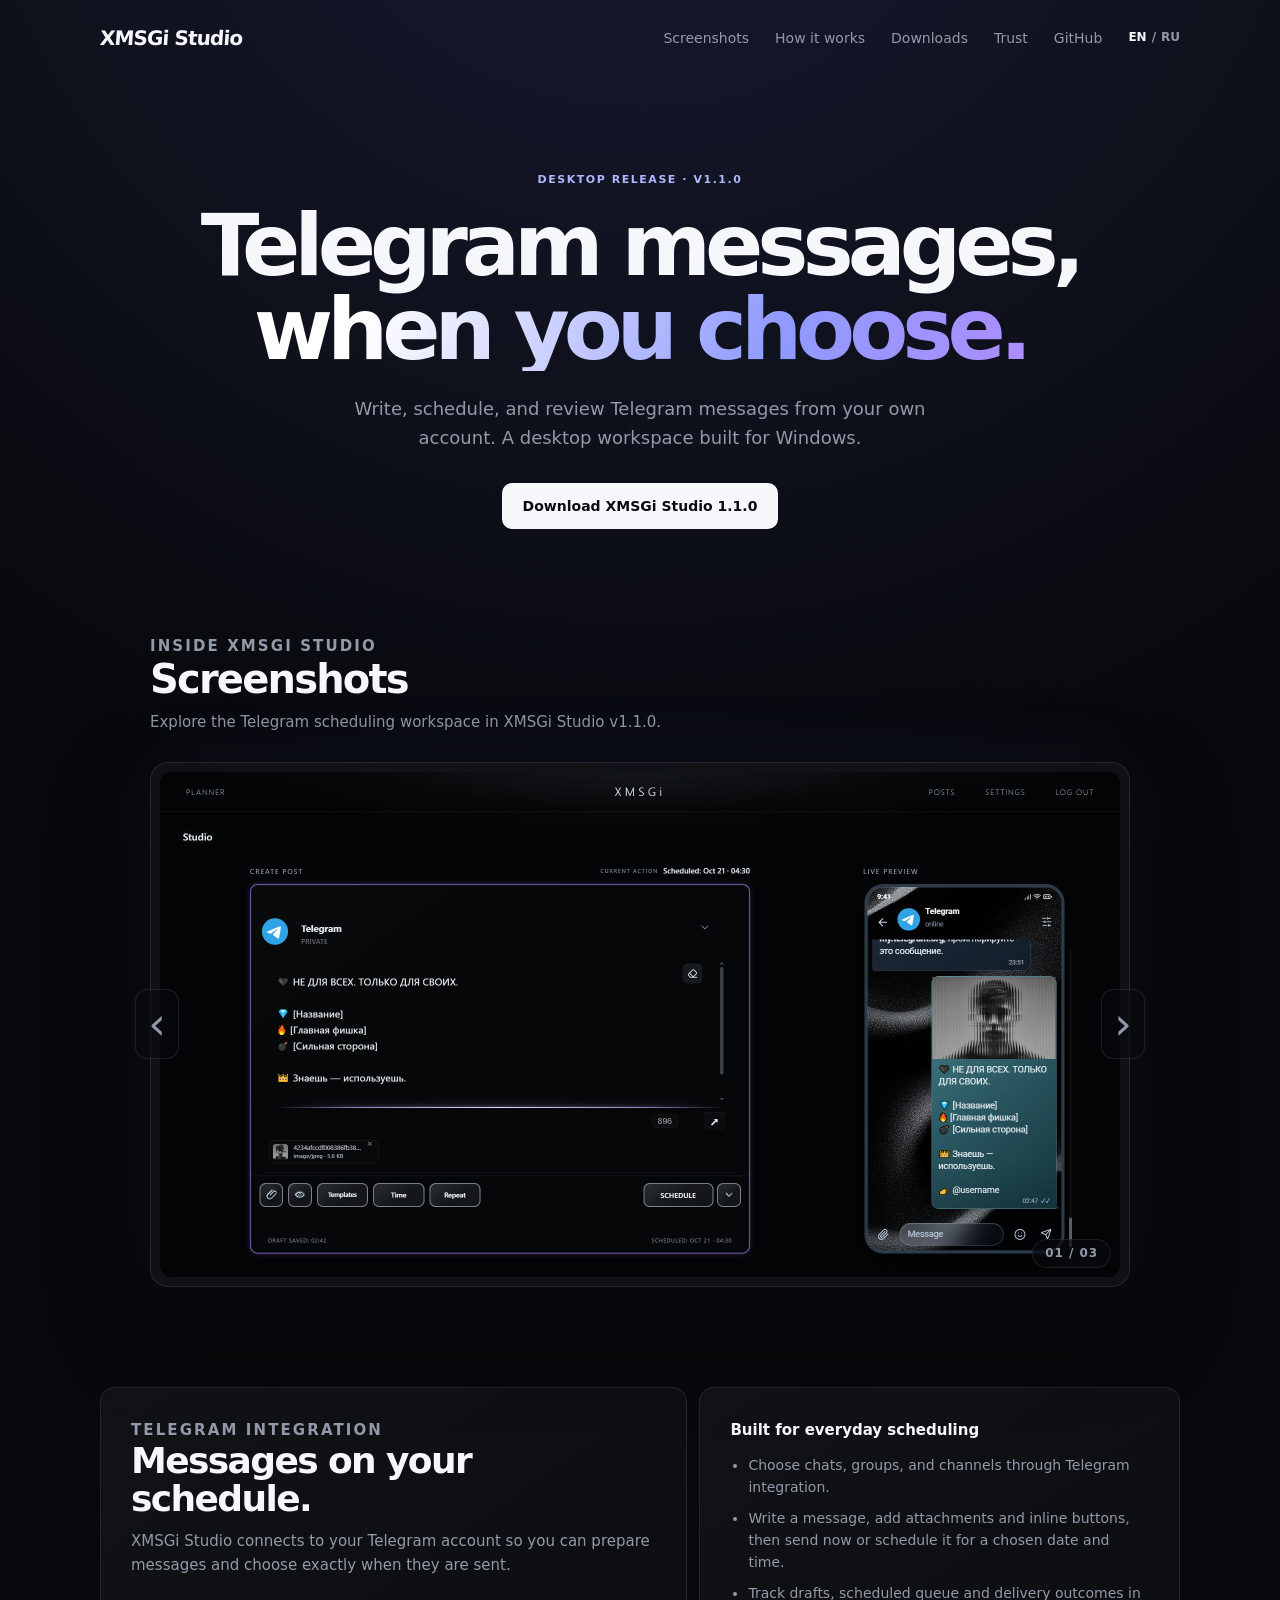
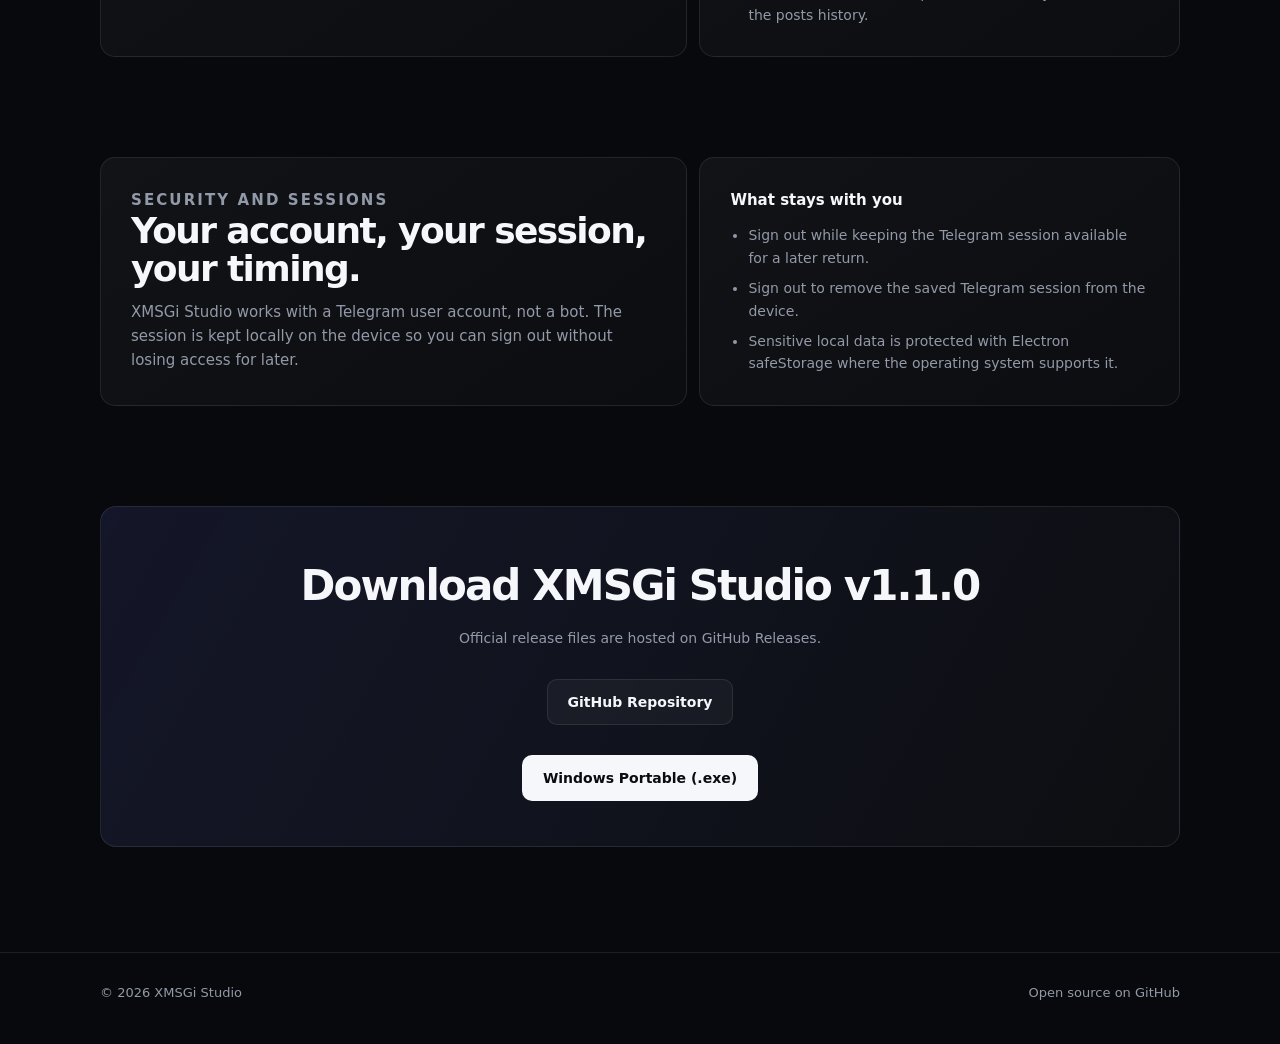
==== commit b8b04bb8: "Replace personal portfolio with XMSGi Studio website + GitHub Pages workflow (personal branch)" ====
--- a/index.html
+++ b/index.html
@@ -1,410 +1,361 @@
 <!DOCTYPE html>
-<html lang="ru">
+<html lang="en">
+
 <head>
-  <meta charset="UTF-8">
-  <meta name="viewport" content="width=device-width, initial-scale=1.0">
-  <meta name="theme-color" content="#030303">
-  <meta name="description" content="Личный сайт Владислава Вейна о людях, идеях и проектах. Здесь — его разработки, интересы и размышления об общении и новых возможностях.">
-  <meta name="robots" content="index, follow">
-  <link rel="canonical" href="https://mm.molodoy98.workers.dev/">
-  <title>Владислав Вейн — люди, идеи и проекты</title>
-  <link rel="icon" href="favicon.ico" sizes="any">
-  <link rel="icon" type="image/svg+xml" href="favicon.svg">
-  <link rel="icon" type="image/png" sizes="32x32" href="favicon-32.png">
-  <link rel="icon" type="image/png" sizes="16x16" href="favicon-16.png">
-  <link rel="apple-touch-icon" href="apple-touch-icon.png">
-  <meta property="og:type" content="website">
-  <meta property="og:url" content="https://mm.molodoy98.workers.dev/">
-  <meta property="og:title" content="Владислав Вейн — люди, идеи и проекты">
-  <meta property="og:description" content="Личный сайт Владислава Вейна о людях, идеях и проектах. Здесь — его разработки, интересы и размышления об общении и новых возможностях.">
-  <meta property="og:image" content="https://mm.molodoy98.workers.dev/assets/photos/hero-photo.webp">
-  <meta name="twitter:card" content="summary_large_image">
-  <meta name="twitter:title" content="Владислав Вейн — люди, идеи и проекты">
-  <meta name="twitter:description" content="Личный сайт Владислава Вейна о людях, идеях и проектах. Здесь — его разработки, интересы и размышления об общении и новых возможностях.">
-  <meta name="twitter:image" content="https://mm.molodoy98.workers.dev/assets/photos/hero-photo.webp">
-  <script>
-    (() => {
-      const scrollKey = `scrollY:${location.pathname}${location.search}`;
-      const navigationEntry = performance.getEntriesByType('navigation')[0];
-      const savedScroll = sessionStorage.getItem(scrollKey);
-
-      const saveScroll = () => {
-        if (document.documentElement.classList.contains('is-restoring-scroll')) return;
-        sessionStorage.setItem(scrollKey, String(window.scrollY));
-      };
-      window.addEventListener('scroll', saveScroll, { passive: true });
-      window.addEventListener('pagehide', saveScroll);
-
-      if (navigationEntry?.type !== 'reload' || savedScroll === null) return;
-
-      history.scrollRestoration = 'manual';
-      const hash = location.hash;
-      document.documentElement.classList.add('is-restoring-scroll');
-      document.documentElement.style.backgroundColor = '#030303';
-      document.documentElement.style.visibility = 'hidden';
-      history.replaceState(null, '', `${location.pathname}${location.search}`);
-      window.addEventListener('DOMContentLoaded', () => {
-        const pageLoaded = document.readyState === 'complete'
-          ? Promise.resolve()
-          : new Promise(resolve => window.addEventListener('load', resolve, { once: true }));
-
-        Promise.all([pageLoaded, document.fonts.ready]).then(() => {
-          requestAnimationFrame(() => {
-            requestAnimationFrame(() => {
-              const targetScroll = Number(savedScroll);
-              window.scrollTo({ top: targetScroll, behavior: 'instant' });
-              requestAnimationFrame(() => {
-                if (Math.abs(window.scrollY - targetScroll) > 1) {
-                  window.scrollTo({ top: targetScroll, behavior: 'instant' });
-                }
-                if (hash) {
-                  history.replaceState(null, '', `${location.pathname}${location.search}${hash}`);
-                }
-                document.documentElement.classList.remove('is-restoring-scroll');
-                document.documentElement.style.visibility = '';
-                document.documentElement.style.backgroundColor = '';
-              });
-            });
-          });
+    <meta charset="UTF-8">
+    <meta name="viewport" content="width=device-width, initial-scale=1.0">
+    <meta name="description" content="XMSGi Studio — a desktop app for writing and scheduling Telegram messages from your own account.">
+    <title>XMSGi Studio — Telegram messages, on your time</title>
+    <style>
+        :root{--bg:#08090c;--surface:#101218;--border:rgba(255,255,255,.09);--text:#f5f7fb;--muted:#9299a8;--max:1080px}
+        *{box-sizing:border-box}
+        html{scroll-behavior:smooth}
+        body{margin:0;background:radial-gradient(circle at 50% -10%,rgba(108,124,255,.16),transparent 38%),var(--bg);color:var(--text);font-family:Inter,ui-sans-serif,system-ui,-apple-system,BlinkMacSystemFont,"Segoe UI",sans-serif;line-height:1.6}
+        a{color:inherit;text-decoration:none}
+        button{font:inherit}
+        .container{width:min(calc(100% - 40px),var(--max));margin:0 auto}
+        nav{height:76px;display:flex;align-items:center;justify-content:space-between}
+        .brand{font-size:20px;font-weight:800;letter-spacing:-.045em;transform:skewX(-4deg);transform-origin:left center}
+        .nav-links{display:flex;align-items:center;gap:26px;color:var(--muted);font-size:14px}
+        .nav-links a{transition:color .2s ease}
+        .nav-links a:hover{color:var(--text)}
+        .lang-switcher{display:inline-flex;align-items:center;gap:5px;color:var(--muted);font-size:12px;font-weight:700}
+        .lang-button{padding:0;border:0;background:transparent;color:var(--muted);cursor:pointer;font:inherit;font-size:12px}
+        .lang-button:hover,.lang-button.active{color:var(--text)}
+        .hero{padding:95px 0 105px;text-align:center}
+        h1{max-width:900px;margin:0 auto 24px;font-size:clamp(52px,8vw,86px);line-height:.98;letter-spacing:-.07em}
+        .gradient{display:block;background:linear-gradient(110deg,#fff 20%,#8f9aff 65%,#b38aff);-webkit-background-clip:text;background-clip:text;color:transparent}
+        .hero-description{max-width:600px;margin:0 auto;color:var(--muted);font-size:18px}
+        .eyebrow,.section-kicker{margin:0 0 14px;color:#aeb7ff;font-size:11px;font-weight:700;letter-spacing:.14em;text-transform:uppercase}
+        .actions{display:flex;justify-content:center;gap:12px;margin-top:30px;flex-wrap:wrap}
+        .button{display:inline-flex;align-items:center;justify-content:center;min-height:46px;padding:0 20px;border-radius:10px;font-weight:700;font-size:14px;border:1px solid var(--border);transition:transform .2s ease,background .2s ease}
+        .button:hover{transform:translateY(-2px)}
+        .button.primary{background:#f5f7fb;color:#0b0c10}
+        .button.secondary{background:rgba(255,255,255,.04)}
+        .button.platform{background:rgba(108,124,255,.12);border-color:rgba(143,154,255,.24)}
+        .gallery{margin:28px auto 0;max-width:980px}
+        .screenshots-section{padding:0 0 100px}
+        .screenshots-heading{max-width:980px;margin:0 auto}
+        .screenshots-heading h2{margin:0 0 10px;font-size:40px;letter-spacing:-.045em;line-height:1.05}
+        .screenshots-heading p{margin:0;color:var(--muted);font-size:15px}
+        .gallery-frame{position:relative;padding:9px;border:1px solid var(--border);border-radius:18px;background:rgba(255,255,255,.035);box-shadow:0 35px 100px rgba(0,0,0,.45),0 0 80px rgba(108,124,255,.08)}
+        .gallery-image{display:block;width:100%;border-radius:11px;user-select:none}
+        .gallery-arrow{position:absolute;top:50%;transform:translateY(-50%);width:44px;height:70px;display:flex;align-items:center;justify-content:center;font-size:44px;color:var(--muted);background:rgba(10,11,15,.55);border:1px solid var(--border);border-radius:12px;cursor:pointer;transition:color .2s ease,background .2s ease}
+        .gallery-arrow:hover{color:var(--text);background:rgba(20,22,30,.85)}
+        .gallery-arrow.prev{left:-16px}
+        .gallery-arrow.next{right:-16px}
+        .gallery-counter{position:absolute;right:18px;bottom:18px;padding:4px 12px;border-radius:999px;background:rgba(10,11,15,.7);border:1px solid var(--border);color:var(--muted);font-size:12px;font-weight:700;letter-spacing:.08em}
+        .ai-section{padding:0 0 100px}
+        .ai-panel{display:grid;grid-template-columns:1.1fr .9fr;gap:12px}
+        .ai-copy,.ai-details{padding:30px;border:1px solid var(--border);border-radius:15px;background:linear-gradient(145deg,rgba(255,255,255,.045),rgba(255,255,255,.018))}
+        .ai-copy h2{margin:0 0 12px;font-size:36px;letter-spacing:-.045em;line-height:1.05}
+        .ai-copy p{color:var(--muted);font-size:15px;margin:0}
+        .ai-details{color:var(--muted);font-size:14px}
+        .ai-details strong{display:block;margin-bottom:12px;color:var(--text);font-size:15px}
+        .ai-details ul{margin:0;padding-left:18px}
+        .ai-details li+li{margin-top:8px}
+        .transparency-section{padding:0 0 100px}
+        .transparency-panel{display:grid;grid-template-columns:1.1fr .9fr;gap:12px}
+        .transparency-copy,.transparency-details{padding:30px;border:1px solid var(--border);border-radius:15px;background:linear-gradient(145deg,rgba(255,255,255,.045),rgba(255,255,255,.018))}
+        .transparency-copy h2{margin:0 0 12px;font-size:36px;letter-spacing:-.045em;line-height:1.05}
+        .transparency-copy p{color:var(--muted);font-size:15px;margin:0}
+        .transparency-details{color:var(--muted);font-size:14px}
+        .transparency-details strong{display:block;margin-bottom:12px;color:var(--text);font-size:15px}
+        .transparency-details ul{margin:0;padding-left:18px}
+        .transparency-details li+li{margin-top:8px}
+        .download-section{padding:0 0 105px;text-align:center}
+        .download-box{padding:45px 30px;border:1px solid var(--border);border-radius:16px;background:linear-gradient(120deg,rgba(108,124,255,.12),rgba(255,255,255,.025))}
+        .download-box h2{margin:0 0 8px;font-size:clamp(30px,4vw,42px);letter-spacing:-.045em}
+        .download-box p{margin:0 auto 24px;color:var(--muted);font-size:14px}
+        .download-box .github-button{margin-bottom:12px}
+        footer{padding:30px 0 40px;border-top:1px solid var(--border);color:var(--muted);font-size:13px}
+        .footer-inner{display:flex;align-items:center;justify-content:space-between;gap:20px}
+        @media(max-width:800px){.ai-panel,.transparency-panel{grid-template-columns:1fr}}
+        @media(max-width:560px){.container{width:min(calc(100% - 28px),var(--max))}.nav-links{display:none}.hero{padding-top:65px;padding-bottom:80px}h1{font-size:clamp(46px,14vw,68px)}.hero-description{font-size:16px}.gallery{margin-top:22px}.screenshots-section{padding-bottom:80px}.screenshots-heading h2{font-size:34px}.gallery-arrow{width:36px;height:60px;font-size:48px}.gallery-arrow.prev{left:-4px}.gallery-arrow.next{right:-4px}.gallery-counter{right:18px;bottom:18px}.download-section{padding-bottom:80px}.actions{flex-direction:column;align-items:stretch}.actions .button{width:min(100%,360px);align-self:center}.download-box{padding:35px 22px}.footer-inner{flex-direction:column;align-items:flex-start}}
+    </style>
+</head>
+
+<body>
+
+<header class="container">
+    <nav>
+        <a class="brand" href="#">XMSGi Studio</a>
+        <div class="nav-links">
+            <a href="#screenshots" data-i18n="navScreenshots">Screenshots</a>
+            <a href="#how-it-works" data-i18n="navHow">How it works</a>
+            <a href="download.html" data-i18n="navDownloads">Downloads</a>
+            <a href="#trust" data-i18n="navTrust">Trust</a>
+            <a href="https://github.com/molodoy01/XMSGi-Studio" target="_blank" rel="noopener noreferrer">GitHub</a>
+            <div class="lang-switcher" aria-label="Language">
+                <button type="button" class="lang-button active" data-lang="en">EN</button>
+                <span>/</span>
+                <button type="button" class="lang-button" data-lang="ru">RU</button>
+            </div>
+        </div>
+    </nav>
+</header>
+
+<main>
+
+    <section class="hero">
+        <div class="container">
+            <p class="eyebrow" data-i18n="eyebrow">Desktop release · v1.1.0</p>
+            <h1>
+                <span data-i18n="heroTitle">Telegram messages,</span>
+                <span class="gradient" data-i18n="heroGradient">when you choose.</span>
+            </h1>
+            <p class="hero-description" data-i18n="heroDescription">
+                Write, schedule, and review Telegram messages from your own account.
+                A desktop workspace built for Windows.
+            </p>
+            <div class="actions">
+                <a class="button primary" href="download.html">
+                    <span data-i18n="downloadMain">Download XMSGi Studio 1.1.0</span>
+                </a>
+            </div>
+        </div>
+    </section>
+
+
+    <section class="screenshots-section" id="screenshots">
+        <div class="container">
+            <div class="screenshots-heading">
+                <p class="section-kicker" data-i18n="inside">Inside XMSGi Studio</p>
+                <h2 data-i18n="screenshots">Screenshots</h2>
+                <p data-i18n="screenshotsDescription">
+                    Explore the Telegram scheduling workspace in XMSGi Studio v1.1.0.
+                </p>
+            </div>
+
+            <div class="gallery">
+                <div class="gallery-frame">
+                    <img id="gallery-image" class="gallery-image" src="screenshots/01.png" alt="XMSGi Studio workspace with editor, scheduled posts and history">
+                    <button id="gallery-prev" class="gallery-arrow prev" type="button" aria-label="Previous screenshot" data-i18n-attr="aria-label:previous">‹</button>
+                    <button id="gallery-next" class="gallery-arrow next" type="button" aria-label="Next screenshot" data-i18n-attr="aria-label:next">›</button>
+                    <div id="gallery-counter" class="gallery-counter">01 / 03</div>
+                </div>
+            </div>
+        </div>
+    </section>
+
+
+
+    <section class="ai-section" id="how-it-works">
+        <div class="container">
+            <div class="ai-panel">
+                <div class="ai-copy">
+                    <p class="section-kicker" data-i18n="telegram">Telegram integration</p>
+                    <h2 data-i18n="schedule">Messages on your schedule.</h2>
+                    <p data-i18n="telegramDescription">
+                        XMSGi Studio connects to your Telegram account so you can prepare
+                        messages and choose exactly when they are sent.
+                    </p>
+                </div>
+                <div class="ai-details">
+                    <strong data-i18n="everyday">Built for everyday scheduling</strong>
+                    <ul>
+                        <li data-i18n="bullet1">Choose chats, groups, and channels through Telegram integration.</li>
+                        <li data-i18n="bullet2">Write a message, add attachments and inline buttons, then send now or schedule it for a chosen date and time.</li>
+                        <li data-i18n="bullet3">Track drafts, scheduled queue and delivery outcomes in the posts history.</li>
+                    </ul>
+                </div>
+            </div>
+        </div>
+    </section>
+
+
+    <section class="transparency-section" id="trust">
+        <div class="container">
+            <div class="transparency-panel">
+                <div class="transparency-copy">
+                    <p class="section-kicker" data-i18n="security">Security and sessions</p>
+                    <h2 data-i18n="accountTitle">Your account, your session, your timing.</h2>
+                    <p data-i18n="accountDescription">
+                        XMSGi Studio works with a Telegram user account, not a bot.
+                        The session is kept locally on the device so you can sign out
+                        without losing access for later.
+                    </p>
+                </div>
+                <div class="transparency-details">
+                    <strong data-i18n="stays">What stays with you</strong>
+                    <ul>
+                        <li data-i18n="stays1">Sign out while keeping the Telegram session available for a later return.</li>
+                        <li data-i18n="stays2">Sign out to remove the saved Telegram session from the device.</li>
+                        <li data-i18n="stays3">Sensitive local data is protected with Electron safeStorage where the operating system supports it.</li>
+                    </ul>
+                </div>
+            </div>
+        </div>
+    </section>
+
+    <section class="download-section" id="downloads">
+        <div class="container">
+            <div class="download-box">
+                <h2 data-i18n="downloadTitle">Download XMSGi Studio v1.1.0</h2>
+                <p data-i18n="githubHosted">Official release files are hosted on GitHub Releases.</p>
+
+                <div class="actions github-button">
+                    <a class="button secondary" href="https://github.com/molodoy01/XMSGi-Studio" target="_blank" rel="noopener noreferrer">
+                        <span data-i18n="githubRepository">GitHub Repository</span>
+                    </a>
+                </div>
+
+                <div class="actions">
+                    <a class="button primary" href="https://github.com/molodoy01/XMSGi-Studio/releases">
+                        <span data-i18n="windows">Windows Portable (.exe)</span>
+                    </a>
+                </div>
+            </div>
+        </div>
+    </section>
+
+</main>
+
+
+<footer>
+    <div class="container footer-inner">
+        <span>© 2026 XMSGi Studio</span>
+        <a href="https://github.com/molodoy01/XMSGi-Studio" target="_blank" rel="noopener noreferrer">
+            <span data-i18n="githubFooter">Open source on GitHub</span>
+        </a>
+    </div>
+</footer>
+
+
+<script>
+    const translations = {
+        en: {
+            title: "XMSGi Studio — Telegram messages, on your time",
+            description: "XMSGi Studio — a desktop app for writing and scheduling Telegram messages from your own account.",
+            navScreenshots: "Screenshots",
+            navHow: "How it works",
+            navDownloads: "Downloads",
+            navTrust: "Trust",
+            eyebrow: "Desktop release · v1.1.0",
+            heroTitle: "Telegram messages,",
+            heroGradient: "when you choose.",
+            heroDescription: "Write, schedule, and review Telegram messages from your own account. A desktop workspace built for Windows.",
+            downloadMain: "Download XMSGi Studio 1.1.0",
+            inside: "Inside XMSGi Studio",
+            screenshots: "Screenshots",
+            screenshotsDescription: "Explore the Telegram scheduling workspace in XMSGi Studio v1.1.0.",
+            previous: "Previous screenshot",
+            next: "Next screenshot",
+            telegram: "Telegram integration",
+            schedule: "Messages on your schedule.",
+            telegramDescription: "XMSGi Studio connects to your Telegram account so you can prepare messages and choose exactly when they are sent.",
+            everyday: "Built for everyday scheduling",
+            bullet1: "Choose chats, groups, and channels through Telegram integration.",
+            bullet2: "Write a message, add attachments and inline buttons, then send now or schedule it for a chosen date and time.",
+            bullet3: "Track drafts, scheduled queue and delivery outcomes in the posts history.",
+            security: "Security and sessions",
+            accountTitle: "Your account, your session, your timing.",
+            accountDescription: "XMSGi Studio works with a Telegram user account, not a bot. The session is kept locally on the device so you can sign out without losing access for later.",
+            stays: "What stays with you",
+            stays1: "Sign out while keeping the Telegram session available for a later return.",
+            stays2: "Sign out to remove the saved Telegram session from the device.",
+            stays3: "Sensitive local data is protected with Electron safeStorage where the operating system supports it.",
+            downloadTitle: "Download XMSGi Studio v1.1.0",
+            githubHosted: "Official release files are hosted on GitHub Releases.",
+            githubRepository: "GitHub Repository",
+            windows: "Windows Portable (.exe)",
+            githubFooter: "Open source on GitHub"
+        },
+
+        ru: {
+            title: "XMSGi Studio — сообщения в Telegram, в удобное для вас время",
+            description: "XMSGi Studio — приложение для компьютера, позволяющее создавать и планировать сообщения в Telegram от своего аккаунта.",
+            navScreenshots: "Скриншоты",
+            navHow: "Как это работает",
+            navDownloads: "Скачать",
+            navTrust: "Безопасность",
+            eyebrow: "Версия для компьютера · v1.1.0",
+            heroTitle: "Сообщения в Telegram,",
+            heroGradient: "когда вы хотите.",
+            heroDescription: "Создавайте, планируйте и просматривайте сообщения в Telegram от своего аккаунта. Рабочее пространство для Windows.",
+            downloadMain: "Скачать XMSGi Studio 1.1.0",
+            inside: "Внутри XMSGi Studio",
+            screenshots: "Скриншоты",
+            screenshotsDescription: "Рабочее пространство для планирования сообщений в Telegram в XMSGi Studio v1.1.0.",
+            previous: "Предыдущий скриншот",
+            next: "Следующий скриншот",
+            telegram: "Интеграция с Telegram",
+            schedule: "Сообщения по вашему расписанию.",
+            telegramDescription: "XMSGi Studio подключается к вашему аккаунту Telegram, чтобы вы могли подготовить сообщение и точно выбрать время его отправки.",
+            everyday: "Для повседневного планирования",
+            bullet1: "Выбирайте чаты, группы и каналы через интеграцию с Telegram.",
+            bullet2: "Пишите сообщения, добавляйте вложения и инлайн-кнопки, затем отправляйте сразу или планируйте на выбранную дату и время.",
+            bullet3: "Отслеживайте черновики, очередь отложенных и результаты отправки в истории постов.",
+            security: "Безопасность и сессии",
+            accountTitle: "Ваш аккаунт, ваша сессия, ваше время.",
+            accountDescription: "XMSGi Studio работает с пользовательским аккаунтом Telegram, а не с ботом. Сессия хранится локально на устройстве, поэтому можно выйти из аккаунта и вернуться позже.",
+            stays: "Что остаётся у вас",
+            stays1: "Выйдите из аккаунта, сохранив Telegram-сессию для последующего входа.",
+            stays2: "Выйдите из аккаунта, чтобы удалить сохранённую Telegram-сессию с устройства.",
+            stays3: "Чувствительные локальные данные защищаются через Electron safeStorage, если это поддерживается операционной системой.",
+            downloadTitle: "Скачать XMSGi Studio v1.1.0",
+            githubHosted: "Официальные файлы релиза размещены в GitHub Releases.",
+            githubRepository: "Репозиторий GitHub",
+            windows: "Windows Portable (.exe)",
+            githubFooter: "Открытый исходный код на GitHub"
+        }
+    };
+
+    function setLanguage(lang) {
+        const t = translations[lang] || translations.en;
+        document.documentElement.lang = lang;
+        document.title = t.title;
+        document.querySelector('meta[name="description"]').setAttribute("content", t.description);
+        document.querySelectorAll("[data-i18n]").forEach((el) => {
+            const key = el.dataset.i18n;
+            if (t[key]) el.textContent = t[key];
         });
-      }, { once: true });
-    })();
-  </script>
-  <link rel="preconnect" href="https://fonts.googleapis.com">
-  <link rel="preconnect" href="https://fonts.gstatic.com" crossorigin>
-  <link href="https://fonts.googleapis.com/css2?family=DM+Sans:ital,opsz,wght@0,9..40,400;0,9..40,500;0,9..40,600;0,9..40,700;1,9..40,400&family=Instrument+Serif:ital@0;1&display=swap" rel="stylesheet">
-  <link rel="stylesheet" href="styles.css">
-</head>
-<body>
-  <div class="page">
-
-    <header class="topbar">
-      <a class="mark" href="#cover">В. Вейн</a>
-      <nav class="topnav" aria-label="Основная навигация">
-        <a href="#work">Проект</a>
-        <a href="#people">Люди</a>
-        <a href="#studio">Студия</a>
-        <a href="#hello">Связь</a>
-      </nav>
-    </header>
-
-    <main>
-    <!-- COVER -->
-    <section class="cover" id="cover">
-      <div class="cover-text">
-        <p class="cover-meta">Finland · Remote · <time data-current-year datetime="2026">2026</time></p>
-        <h1>
-          <span class="line">Давай</span>
-          <span class="line italic">посмотрим</span>
-        </h1>
-        <p class="cover-sub">
-          <span class="cover-sub-intro">Делаю то, что мне интересно,<br class="cover-sub-intro-break"> и делюсь тем, что<br class="cover-sub-intro-narrow-break"> может пригодиться.</span>
-          <span class="cover-sub-accent">Люблю идеи, из которых неожиданно<br class="cover-sub-break"> вырастают хорошие разговоры.</span>
-        </p>
-        <div class="cover-actions">
-          <a class="cover-go" href="#work">Начать <span class="cover-go-arrow" aria-hidden="true">↓</span></a>
-          <a class="cover-contact" href="#hello">Связаться</a>
-        </div>
-      </div>
-      <div class="cover-media">
-        <img src="assets/photos/hero-photo.webp" alt="Владислав Вейн" width="959" height="1639" fetchpriority="high" decoding="async">
-        <span class="cover-tag">01</span>
-      </div>
-    </section>
-
-    <!-- NOW -->
-    <section class="chapter" id="now">
-      <div class="chapter-rail">
-        <span class="chapter-no">02</span>
-        <span class="chapter-label">сейчас</span>
-      </div>
-      <div class="chapter-body">
-        <h2>Что сейчас?</h2>
-        <div class="text-stack">
-          <p class="deck">Продолжаю собирать инструмент, который должен упростить планирование и создание постов в Телеграм.</p>
-          <p>Параллельно обновляю личный планировщик напоминаний XMSGi.</p>
-        </div>
-      </div>
-    </section>
-
-    <!-- WORK -->
-    <section class="work" id="work">
-      <div class="work-head">
-        <div>
-          <p class="eyebrow">03 · результат</p>
-          <h2>XMSGi</h2>
-        </div>
-        <a class="product-link" href="https://xmsgi.molodoy98.workers.dev/" target="_blank" rel="noopener noreferrer">
-          Открыть
-          <span class="product-link-arrow" aria-hidden="true"><span class="product-link-arrow-glyph">↓</span></span>
-        </a>
-      </div>
-
-      <p class="work-lead">Отложенные сообщения в Телеграм.<br>Пишешь — выбираешь время — забываешь.</p>
-
-      <div class="work-stage" id="work-stage" role="button" tabindex="0" aria-label="Поменять местами светлый и тёмный скриншоты XMSGi" aria-pressed="false">
-        <figure class="screen screen-light">
-          <img src="assets/progress/01-glass.webp" alt="XMSGi — светлая тема" width="1722" height="913" loading="lazy" decoding="async">
-          <figcaption>Светлая</figcaption>
-        </figure>
-        <figure class="screen screen-dark">
-          <img src="assets/progress/02.webp" alt="XMSGi — тёмная тема" width="1902" height="1016" loading="lazy" decoding="async">
-          <figcaption>Тёмная</figcaption>
-        </figure>
-      </div>
-    </section>
-
-    <!-- PEOPLE -->
-    <section class="people" id="people">
-      <div class="people-intro">
-        <p class="eyebrow">04 · люди</p>
-        <h2>Живое<br>общение</h2>
-      </div>
-
-      <figure class="still still-a">
-        <img src="assets/people/01-cafe.webp" alt="Кафе в городе" width="1306" height="1205" loading="lazy" decoding="async">
-      </figure>
-
-      <div class="people-mid">
-        <p class="deck">Общие интересы — хорошее начало.</p>
-        <p>Здесь можно делиться тем, что увлекает, обсуждать идеи и смотреть на привычное под новым углом.</p>
-        <p class="muted">Не обязательно совпадать во всём: разные взгляды часто делают разговор интереснее.</p>
-        <p class="muted">Есть идеи? предлагай, обсудим и возможно реализуем.</p>
-      </div>
-
-      <figure class="still still-b">
-        <img src="assets/people/02-window.webp" alt="Два мужчины за стеклом" width="1284" height="1189" loading="lazy" decoding="async">
-      </figure>
-    </section>
-
-    <!-- GALLERY -->
-    <section class="gallery" id="gallery" aria-label="Ещё фото">
-      <div class="gallery-head">
-        <p class="eyebrow">05 · ещё</p>
-        <h2>Фото<br>из жизни</h2>
-      </div>
-      <div class="gallery-grid">
-        <figure class="gallery-item item-tall">
-          <img src="assets/gallery/edited_photo_web.webp" alt="Мужчина в кресле в рабочем пространстве" width="1024" height="1024" loading="lazy" decoding="async" style="object-position: 50% 50%; transform: none;">
-        </figure>
-        <figure class="gallery-item item-wide">
-          <img src="assets/gallery/wee%204232.webp" alt="Человек на пирсе среди яхт на закате" width="1441" height="1092" loading="lazy" decoding="async">
-        </figure>
-        <figure class="gallery-item gallery-item-window">
-          <img src="assets/gallery/Fhj%203345.webp" alt="Окно старого дома в зелени" width="1121" height="1145" loading="lazy" decoding="async">
-        </figure>
-      </div>
-    </section>
-
-    <!-- STUDIO -->
-    <section class="studio" id="studio">
-      <div class="studio-inner">
-        <div class="studio-copy">
-          <p class="eyebrow">06 · в работе</p>
-          <h2>Студия<br>публикаций</h2>
-          <p class="deck">Собираю полноценный редактор для публикаций с шаблонами, медиа, планированием и предпросмотром.</p>
-          <p>Для небольших каналов и для тех, кому важен фокус на скорости и удобстве.</p>
-        </div>
-        <div class="studio-visual" aria-label="Скриншоты XMSGi Studio">
-          <figure class="studio-shot studio-shot-login">
-            <img src="assets/studio/login.webp" alt="XMSGi Studio — экран входа" width="1466" height="638" loading="lazy" decoding="async">
-            <figcaption>Вход · Studio</figcaption>
-          </figure>
-          <figure class="studio-shot studio-shot-planner">
-            <img src="assets/studio/planner.webp" alt="XMSGi Studio — планировщик поста с живым предпросмотром" width="1600" height="838" loading="lazy" decoding="async">
-            <figcaption>Планировщик</figcaption>
-          </figure>
-        </div>
-      </div>
-    </section>
-
-    <!-- ABOUT -->
-    <section class="about" id="about">
-      <div class="about-copy">
-        <p class="eyebrow"><span class="about-index">07</span><span class="about-separator">·</span><span>о себе</span></p>
-        <blockquote>
-          Легко увлекаюсь новыми идеями и люблю смотреть, что из них получится. В общении ценю спокойствие и прямоту.
-        </blockquote>
-        <p class="about-extra">
-          <span class="about-extra-lead">Хотел стать легендой.</span>
-          <span class="about-extra-rest">Пока стал местной проблемой.</span>
-        </p>
-        <p class="about-extra">
-          <span class="about-extra-lead">Боишься кого-то упустить?</span>
-          <span class="about-extra-rest">Упусти — и не бойся.</span>
-        </p>
-      </div>
-
-      <figure class="about-media" aria-label="Красный образ">
-        <img src="assets/about/portrait-red-transparent-clean-3.png" alt="Красный образ" width="1254" height="1254" loading="lazy" decoding="async">
-      </figure>
-    </section>
-
-    <!-- HELLO -->
-    <section class="hello" id="hello">
-      <div class="hello-layout">
-        <div class="hello-intro">
-          <p class="eyebrow">08 · связь</p>
-          <p class="hello-place"><span class="dot"></span> Finland / Remote</p>
-          <h2>Напиши</h2>
-          <p class="hello-note">Открыт для простого общения, знакомств, идей и предложений.</p>
-        </div>
-        <div class="hello-contact">
-          <a class="hello-mail" href="mailto:myplanx@proton.me">myplanx<em>@</em>proton.me</a>
-          <button type="button" class="copy" data-mail="myplanx@proton.me" aria-live="polite" aria-atomic="true">
-            <span data-idle>копировать</span>
-            <span data-done hidden>скопировано</span>
-          </button>
-        </div>
-      </div>
-    </section>
-    </main>
-
-    <footer class="foot">
-      <span>© Владислав Вейн</span>
-      <span>Люди и возможности</span>
-    </footer>
-  </div>
-
-  <script>
-    (() => {
-      const year = document.querySelector('[data-current-year]');
-      const currentYear = new Date().getFullYear();
-      if (year) {
-        year.dateTime = String(currentYear);
-        year.textContent = currentYear;
-      }
-
-      const navigationLinks = [...document.querySelectorAll('.mark[href^="#"], .topnav a[href^="#"]')];
-      if ('IntersectionObserver' in window && navigationLinks.length) {
-        const observedSections = new Map();
-        const observer = new IntersectionObserver(entries => {
-          for (const entry of entries) {
-            observedSections.set(entry.target.id, entry.isIntersecting);
-          }
-
-          const activeSection = [...observedSections]
-            .filter(([, isIntersecting]) => isIntersecting)
-            .map(([id]) => document.getElementById(id))
-            .filter(Boolean)
-            .sort((a, b) => {
-              const headerBottom = document.querySelector('.topbar')?.getBoundingClientRect().bottom || 0;
-              return Math.abs(a.getBoundingClientRect().top - headerBottom)
-                - Math.abs(b.getBoundingClientRect().top - headerBottom);
-            })[0];
-
-          for (const link of navigationLinks) {
-            const isActive = link.hash === `#${activeSection?.id}`;
-            link.classList.toggle('is-active', isActive);
-            if (isActive) {
-              link.setAttribute('aria-current', 'location');
-            } else {
-              link.removeAttribute('aria-current');
-            }
-          }
-        }, { rootMargin: '-76px 0px -55% 0px' });
-
-        for (const link of navigationLinks) {
-          const section = document.querySelector(link.hash);
-          if (section) observer.observe(section);
-        }
-      }
-
-      const projectLink = document.querySelector('.topnav a[href="#work"]');
-      const projectSection = document.querySelector('#work');
-      projectLink?.addEventListener('click', event => {
-        event.preventDefault();
-        if (window.location.hash !== '#work') {
-          window.history.pushState(null, '', '#work');
-        }
-
-        const headerBottom = document.querySelector('.topbar')?.getBoundingClientRect().bottom || 0;
-        const sectionOffset = window.matchMedia('(min-width: 901px)').matches ? 96 : headerBottom + 16;
-        const top = projectSection.getBoundingClientRect().top + window.scrollY - sectionOffset;
-        const behavior = window.matchMedia('(prefers-reduced-motion: reduce)').matches ? 'instant' : 'smooth';
-        window.scrollTo({ top, behavior });
-      });
-
-      const startLink = document.querySelector('.cover-go');
-      startLink?.addEventListener('click', event => {
-        event.preventDefault();
-        if (window.location.hash !== '#work') {
-          window.history.pushState(null, '', '#work');
-        }
-
-        const reservedSpace = 18 * parseFloat(getComputedStyle(document.documentElement).fontSize);
-        const mobileOffset = window.matchMedia('(max-width: 900px)').matches ? 24 : 0;
-        const top = projectSection.getBoundingClientRect().top + window.scrollY - Math.max(0, window.innerHeight - reservedSpace) - mobileOffset - 10;
-        const behavior = window.matchMedia('(prefers-reduced-motion: reduce)').matches ? 'instant' : 'smooth';
-        window.scrollTo({ top, behavior });
-      });
-
-      const aboutSection = document.querySelector('#about');
-      if (aboutSection && 'IntersectionObserver' in window && !window.matchMedia('(prefers-reduced-motion: reduce)').matches) {
-        aboutSection.classList.add('is-reveal-ready');
-        const observer = new IntersectionObserver(([entry]) => {
-          if (!entry.isIntersecting) return;
-          aboutSection.classList.add('is-revealed');
-          observer.disconnect();
-        }, { threshold: 0.15 });
-        observer.observe(aboutSection);
-      }
-
-      const studioVisual = document.querySelector('.studio-visual');
-      if (studioVisual) {
-        const canHover = window.matchMedia('(hover: hover) and (pointer: fine)').matches;
-        const reducedMotion = window.matchMedia('(prefers-reduced-motion: reduce)').matches;
-        if (canHover && !reducedMotion) {
-          studioVisual.addEventListener('mouseenter', () => studioVisual.classList.add('is-swapped'));
-          studioVisual.addEventListener('mouseleave', () => studioVisual.classList.remove('is-swapped'));
-        } else {
-          studioVisual.addEventListener('click', () => studioVisual.classList.toggle('is-swapped'));
-        }
-      }
-
-      const workStage = document.querySelector('.work-stage');
-      if (workStage) {
-        const canHover = window.matchMedia('(min-width: 901px) and (hover: hover) and (pointer: fine)').matches;
-        const reducedMotion = window.matchMedia('(prefers-reduced-motion: reduce)').matches;
-        const setSwapped = isSwapped => {
-          workStage.classList.toggle('is-swapped', isSwapped);
-          workStage.setAttribute('aria-pressed', String(isSwapped));
-        };
-
-        if (canHover && !reducedMotion) {
-          workStage.addEventListener('mouseenter', () => setSwapped(true));
-          workStage.addEventListener('mouseleave', () => setSwapped(false));
-        } else {
-          workStage.addEventListener('click', () => setSwapped(!workStage.classList.contains('is-swapped')));
-        }
-        workStage.addEventListener('keydown', event => {
-          if (event.key !== 'Enter' && event.key !== ' ') return;
-          event.preventDefault();
-          setSwapped(!workStage.classList.contains('is-swapped'));
+        document.querySelectorAll("[data-i18n-attr]").forEach((el) => {
+            const [attr, key] = el.dataset.i18nAttr.split(":");
+            if (t[key]) el.setAttribute(attr, t[key]);
         });
-      }
-
-      const btn = document.querySelector('.copy');
-      if (!btn) return;
-      const idle = btn.querySelector('[data-idle]');
-      const done = btn.querySelector('[data-done]');
-      const mail = btn.dataset.mail || '';
-      let timer;
-      btn.addEventListener('click', async () => {
-        try {
-          await navigator.clipboard.writeText(mail);
-          idle.hidden = true;
-          done.hidden = false;
-          btn.classList.add('on');
-          clearTimeout(timer);
-          timer = setTimeout(() => {
-            idle.hidden = false;
-            done.hidden = true;
-            btn.classList.remove('on');
-          }, 1600);
-        } catch (_) {}
-      });
-    })();
-  </script>
+        document.querySelectorAll(".lang-button").forEach((button) => {
+            button.classList.toggle("active", button.dataset.lang === lang);
+        });
+        localStorage.setItem("xmsgi-studio-language", lang);
+    }
+
+    document.querySelectorAll(".lang-button").forEach((button) => {
+        button.addEventListener("click", () => setLanguage(button.dataset.lang));
+    });
+
+    setLanguage(localStorage.getItem("xmsgi-studio-language") || "en");
+
+    const images = ["screenshots/01.png", "screenshots/02.png", "screenshots/03.png"];
+    const image = document.getElementById("gallery-image");
+    const counter = document.getElementById("gallery-counter");
+    const previous = document.getElementById("gallery-prev");
+    const next = document.getElementById("gallery-next");
+    let current = 0;
+
+    function showImage(index) {
+        current = (index + images.length) % images.length;
+        image.src = images[current];
+        counter.textContent = String(current + 1).padStart(2, "0") + " / " + String(images.length).padStart(2, "0");
+    }
+
+    previous.addEventListener("click", () => showImage(current - 1));
+    next.addEventListener("click", () => showImage(current + 1));
+
+    document.addEventListener("keydown", (event) => {
+        if (event.key === "ArrowLeft") showImage(current - 1);
+        if (event.key === "ArrowRight") showImage(current + 1);
+    });
+
+    let touchStartX = 0;
+    image.addEventListener("touchstart", (event) => { touchStartX = event.changedTouches[0].screenX; }, { passive: true });
+    image.addEventListener("touchend", (event) => {
+        const difference = touchStartX - event.changedTouches[0].screenX;
+        if (Math.abs(difference) < 40) return;
+        if (difference > 0) showImage(current + 1);
+        else showImage(current - 1);
+    }, { passive: true });
+</script>
 </body>
 </html>
+
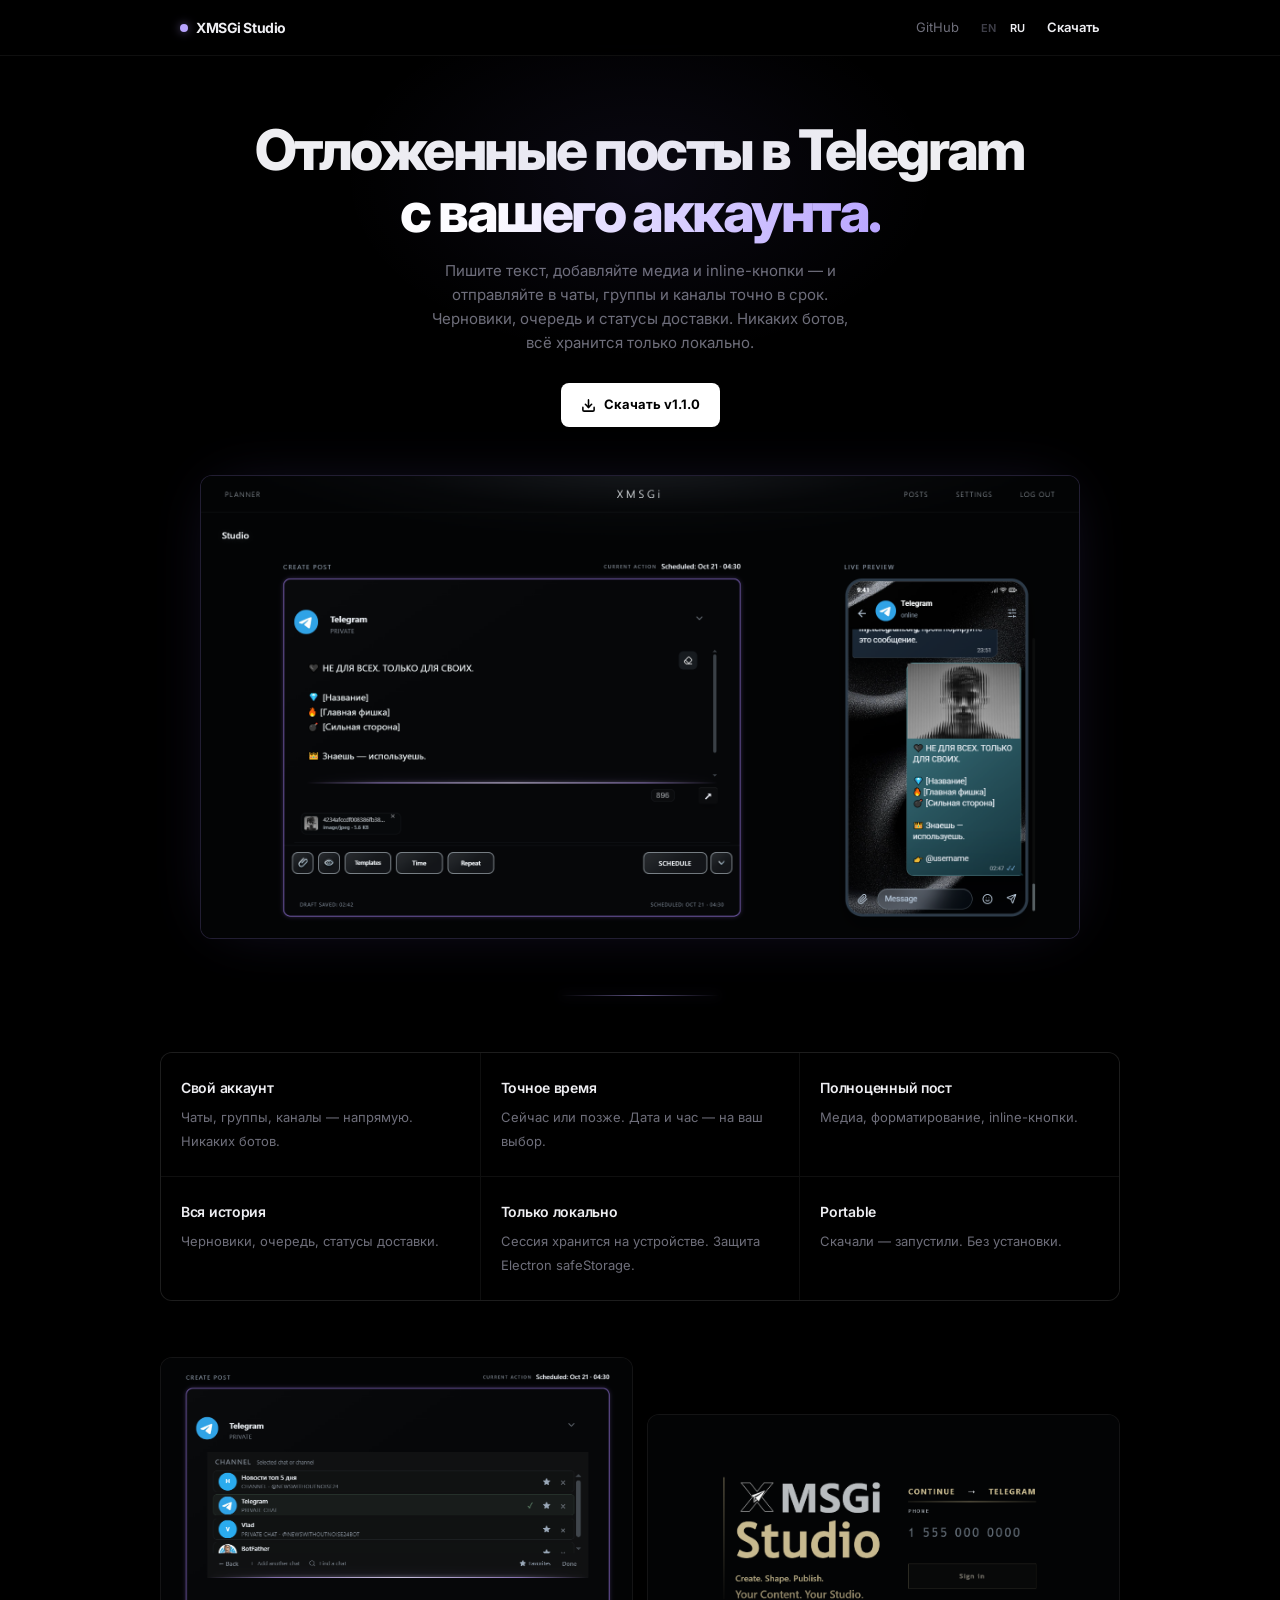
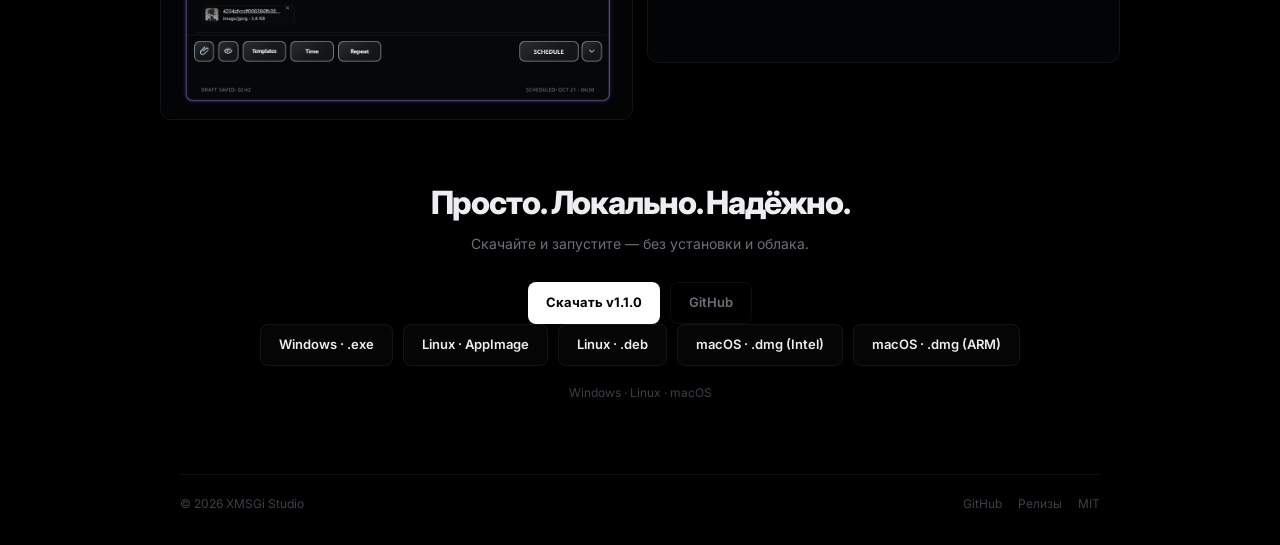
==== commit c0fa5f62: "Replace old site with new redesigned XMSGi Studio website (black neon theme)" ====
--- a/index.html
+++ b/index.html
@@ -1,361 +1,465 @@
 <!DOCTYPE html>
-<html lang="en">
-
+<html lang="ru">
 <head>
-    <meta charset="UTF-8">
-    <meta name="viewport" content="width=device-width, initial-scale=1.0">
-    <meta name="description" content="XMSGi Studio — a desktop app for writing and scheduling Telegram messages from your own account.">
-    <title>XMSGi Studio — Telegram messages, on your time</title>
-    <style>
-        :root{--bg:#08090c;--surface:#101218;--border:rgba(255,255,255,.09);--text:#f5f7fb;--muted:#9299a8;--max:1080px}
-        *{box-sizing:border-box}
-        html{scroll-behavior:smooth}
-        body{margin:0;background:radial-gradient(circle at 50% -10%,rgba(108,124,255,.16),transparent 38%),var(--bg);color:var(--text);font-family:Inter,ui-sans-serif,system-ui,-apple-system,BlinkMacSystemFont,"Segoe UI",sans-serif;line-height:1.6}
-        a{color:inherit;text-decoration:none}
-        button{font:inherit}
-        .container{width:min(calc(100% - 40px),var(--max));margin:0 auto}
-        nav{height:76px;display:flex;align-items:center;justify-content:space-between}
-        .brand{font-size:20px;font-weight:800;letter-spacing:-.045em;transform:skewX(-4deg);transform-origin:left center}
-        .nav-links{display:flex;align-items:center;gap:26px;color:var(--muted);font-size:14px}
-        .nav-links a{transition:color .2s ease}
-        .nav-links a:hover{color:var(--text)}
-        .lang-switcher{display:inline-flex;align-items:center;gap:5px;color:var(--muted);font-size:12px;font-weight:700}
-        .lang-button{padding:0;border:0;background:transparent;color:var(--muted);cursor:pointer;font:inherit;font-size:12px}
-        .lang-button:hover,.lang-button.active{color:var(--text)}
-        .hero{padding:95px 0 105px;text-align:center}
-        h1{max-width:900px;margin:0 auto 24px;font-size:clamp(52px,8vw,86px);line-height:.98;letter-spacing:-.07em}
-        .gradient{display:block;background:linear-gradient(110deg,#fff 20%,#8f9aff 65%,#b38aff);-webkit-background-clip:text;background-clip:text;color:transparent}
-        .hero-description{max-width:600px;margin:0 auto;color:var(--muted);font-size:18px}
-        .eyebrow,.section-kicker{margin:0 0 14px;color:#aeb7ff;font-size:11px;font-weight:700;letter-spacing:.14em;text-transform:uppercase}
-        .actions{display:flex;justify-content:center;gap:12px;margin-top:30px;flex-wrap:wrap}
-        .button{display:inline-flex;align-items:center;justify-content:center;min-height:46px;padding:0 20px;border-radius:10px;font-weight:700;font-size:14px;border:1px solid var(--border);transition:transform .2s ease,background .2s ease}
-        .button:hover{transform:translateY(-2px)}
-        .button.primary{background:#f5f7fb;color:#0b0c10}
-        .button.secondary{background:rgba(255,255,255,.04)}
-        .button.platform{background:rgba(108,124,255,.12);border-color:rgba(143,154,255,.24)}
-        .gallery{margin:28px auto 0;max-width:980px}
-        .screenshots-section{padding:0 0 100px}
-        .screenshots-heading{max-width:980px;margin:0 auto}
-        .screenshots-heading h2{margin:0 0 10px;font-size:40px;letter-spacing:-.045em;line-height:1.05}
-        .screenshots-heading p{margin:0;color:var(--muted);font-size:15px}
-        .gallery-frame{position:relative;padding:9px;border:1px solid var(--border);border-radius:18px;background:rgba(255,255,255,.035);box-shadow:0 35px 100px rgba(0,0,0,.45),0 0 80px rgba(108,124,255,.08)}
-        .gallery-image{display:block;width:100%;border-radius:11px;user-select:none}
-        .gallery-arrow{position:absolute;top:50%;transform:translateY(-50%);width:44px;height:70px;display:flex;align-items:center;justify-content:center;font-size:44px;color:var(--muted);background:rgba(10,11,15,.55);border:1px solid var(--border);border-radius:12px;cursor:pointer;transition:color .2s ease,background .2s ease}
-        .gallery-arrow:hover{color:var(--text);background:rgba(20,22,30,.85)}
-        .gallery-arrow.prev{left:-16px}
-        .gallery-arrow.next{right:-16px}
-        .gallery-counter{position:absolute;right:18px;bottom:18px;padding:4px 12px;border-radius:999px;background:rgba(10,11,15,.7);border:1px solid var(--border);color:var(--muted);font-size:12px;font-weight:700;letter-spacing:.08em}
-        .ai-section{padding:0 0 100px}
-        .ai-panel{display:grid;grid-template-columns:1.1fr .9fr;gap:12px}
-        .ai-copy,.ai-details{padding:30px;border:1px solid var(--border);border-radius:15px;background:linear-gradient(145deg,rgba(255,255,255,.045),rgba(255,255,255,.018))}
-        .ai-copy h2{margin:0 0 12px;font-size:36px;letter-spacing:-.045em;line-height:1.05}
-        .ai-copy p{color:var(--muted);font-size:15px;margin:0}
-        .ai-details{color:var(--muted);font-size:14px}
-        .ai-details strong{display:block;margin-bottom:12px;color:var(--text);font-size:15px}
-        .ai-details ul{margin:0;padding-left:18px}
-        .ai-details li+li{margin-top:8px}
-        .transparency-section{padding:0 0 100px}
-        .transparency-panel{display:grid;grid-template-columns:1.1fr .9fr;gap:12px}
-        .transparency-copy,.transparency-details{padding:30px;border:1px solid var(--border);border-radius:15px;background:linear-gradient(145deg,rgba(255,255,255,.045),rgba(255,255,255,.018))}
-        .transparency-copy h2{margin:0 0 12px;font-size:36px;letter-spacing:-.045em;line-height:1.05}
-        .transparency-copy p{color:var(--muted);font-size:15px;margin:0}
-        .transparency-details{color:var(--muted);font-size:14px}
-        .transparency-details strong{display:block;margin-bottom:12px;color:var(--text);font-size:15px}
-        .transparency-details ul{margin:0;padding-left:18px}
-        .transparency-details li+li{margin-top:8px}
-        .download-section{padding:0 0 105px;text-align:center}
-        .download-box{padding:45px 30px;border:1px solid var(--border);border-radius:16px;background:linear-gradient(120deg,rgba(108,124,255,.12),rgba(255,255,255,.025))}
-        .download-box h2{margin:0 0 8px;font-size:clamp(30px,4vw,42px);letter-spacing:-.045em}
-        .download-box p{margin:0 auto 24px;color:var(--muted);font-size:14px}
-        .download-box .github-button{margin-bottom:12px}
-        footer{padding:30px 0 40px;border-top:1px solid var(--border);color:var(--muted);font-size:13px}
-        .footer-inner{display:flex;align-items:center;justify-content:space-between;gap:20px}
-        @media(max-width:800px){.ai-panel,.transparency-panel{grid-template-columns:1fr}}
-        @media(max-width:560px){.container{width:min(calc(100% - 28px),var(--max))}.nav-links{display:none}.hero{padding-top:65px;padding-bottom:80px}h1{font-size:clamp(46px,14vw,68px)}.hero-description{font-size:16px}.gallery{margin-top:22px}.screenshots-section{padding-bottom:80px}.screenshots-heading h2{font-size:34px}.gallery-arrow{width:36px;height:60px;font-size:48px}.gallery-arrow.prev{left:-4px}.gallery-arrow.next{right:-4px}.gallery-counter{right:18px;bottom:18px}.download-section{padding-bottom:80px}.actions{flex-direction:column;align-items:stretch}.actions .button{width:min(100%,360px);align-self:center}.download-box{padding:35px 22px}.footer-inner{flex-direction:column;align-items:flex-start}}
-    </style>
+  <meta charset="UTF-8" />
+  <meta name="viewport" content="width=device-width, initial-scale=1, maximum-scale=1, user-scalable=no, viewport-fit=cover" />
+  <meta name="description" content="XMSGi Studio делает планирование встреч и создание сообщений в Telegram простым, локальным и надежным процессом." />
+  <meta name="theme-color" content="#000000" />
+  <title>XMSGi Studio</title>
+  <link rel="preconnect" href="https://fonts.googleapis.com" />
+  <link rel="preconnect" href="https://fonts.gstatic.com" crossorigin />
+  <link href="https://fonts.googleapis.com/css2?family=Inter:wght@400;500;600;700;800&display=swap" rel="stylesheet" />
+  <style>
+    :root {
+      --black: #000;
+      --near: #050506;
+      --line: rgba(255,255,255,0.06);
+      --line-glow: rgba(168,144,255,0.35);
+      --text: #eeeef2;
+      --dim: #6e6e7a;
+      --faint: #3e3e48;
+      --neon: #b8a4ff;
+      --neon-soft: rgba(184,164,255,0.5);
+    }
+
+    *, *::before, *::after { box-sizing: border-box; margin: 0; padding: 0; }
+    html {
+      scroll-behavior: smooth;
+      -webkit-text-size-adjust: 100%;
+      text-size-adjust: 100%;
+    }
+    body {
+      background: var(--black);
+      color: var(--text);
+      font-family: 'Inter', system-ui, -apple-system, sans-serif;
+      line-height: 1.5;
+      -webkit-font-smoothing: antialiased;
+      overflow-x: hidden;
+      min-width: 0;
+      width: 100%;
+    }
+    a { color: inherit; text-decoration: none; -webkit-tap-highlight-color: transparent; }
+    img { display: block; max-width: 100%; height: auto; }
+
+    .wrap {
+      width: 100%;
+      max-width: 960px;
+      margin: 0 auto;
+      padding-left: 20px;
+      padding-right: 20px;
+    }
+
+    /* ——— top bar ——— */
+    header {
+      position: fixed; top: 0; left: 0; right: 0; z-index: 50;
+      height: 56px;
+      display: flex; align-items: center;
+      background: rgba(0,0,0,0.75);
+      backdrop-filter: blur(16px);
+      -webkit-backdrop-filter: blur(16px);
+      border-bottom: 1px solid var(--line);
+    }
+    header .wrap {
+      display: flex; align-items: center; justify-content: space-between;
+    }
+    .logo {
+      font-size: 14px; font-weight: 700; letter-spacing: -0.03em;
+      display: flex; align-items: center; gap: 8px;
+      flex-shrink: 0;
+    }
+    .logo i {
+      width: 8px; height: 8px; border-radius: 50%;
+      background: var(--neon);
+      box-shadow: 0 0 10px var(--neon-soft);
+      flex-shrink: 0;
+    }
+    .top-right {
+      display: flex; align-items: center; gap: 16px;
+      flex-shrink: 0;
+    }
+    .top-right a { font-size: 13px; color: var(--dim); transition: color .15s; }
+    .top-right a:hover { color: var(--text); }
+    .lang { display: flex; gap: 2px; }
+    .lang button {
+      background: none; border: none; color: var(--faint);
+      padding: 4px 6px; cursor: pointer;
+      font-family: inherit; font-size: 11px; font-weight: 600;
+      border-radius: 4px; transition: color .15s;
+      min-height: 28px;
+    }
+    .lang button.on, .lang button:hover { color: var(--text); }
+
+    /* ——— hero ——— */
+    .hero {
+      padding: 120px 0 48px;
+      text-align: center;
+      position: relative;
+    }
+    .hero::before {
+      content: '';
+      position: absolute; top: 0; left: 50%; transform: translateX(-50%);
+      width: min(600px, 100%); height: 360px;
+      background: radial-gradient(ellipse, rgba(140,120,255,0.07), transparent 70%);
+      pointer-events: none;
+    }
+    .hero h1 {
+      font-size: clamp(28px, 7vw, 56px);
+      font-weight: 800; letter-spacing: -0.045em; line-height: 1.1;
+      margin-bottom: 16px;
+      word-wrap: break-word;
+    }
+    .hero h1 em {
+      font-style: normal;
+      background: linear-gradient(105deg, #fff 20%, var(--neon) 100%);
+      -webkit-background-clip: text; background-clip: text; color: transparent;
+    }
+    .hero p {
+      font-size: 15px; color: var(--dim); max-width: 420px;
+      margin: 0 auto 28px; line-height: 1.6;
+    }
+    .hero-cta {
+      display: inline-flex; align-items: center; justify-content: center; gap: 8px;
+      height: 44px; padding: 0 20px;
+      background: #fff; color: #000;
+      font-size: 13px; font-weight: 700;
+      border-radius: 8px;
+      transition: opacity .15s;
+    }
+    .hero-cta:hover { opacity: 0.9; }
+    .hero-cta svg { width: 15px; height: 15px; flex-shrink: 0; }
+
+    /* ——— shot ——— */
+    .shot {
+      margin: 0 auto 56px;
+      max-width: 880px;
+    }
+    .shot-frame {
+      border-radius: 12px;
+      border: 1px solid rgba(168,144,255,0.18);
+      overflow: hidden;
+      background: var(--near);
+      box-shadow:
+        0 0 60px -20px rgba(140,120,255,0.2),
+        0 32px 64px -24px rgba(0,0,0,0.9);
+    }
+    .shot-frame img { width: 100%; }
+
+    /* ——— neon divider ——— */
+    .line {
+      height: 1px; border: none; width: 160px; max-width: 40%; margin: 0 auto;
+      background: linear-gradient(90deg, transparent, var(--neon-soft), transparent);
+      box-shadow: 0 0 12px rgba(168,144,255,0.25);
+    }
+
+    /* ——— grid ——— */
+    .points-wrap { padding: 56px 0 0; }
+    .points {
+      display: grid;
+      grid-template-columns: repeat(3, 1fr);
+      gap: 1px;
+      background: var(--line);
+      border: 1px solid var(--line);
+      border-radius: 12px;
+      overflow: hidden;
+    }
+    .point {
+      background: var(--black);
+      padding: 24px 20px;
+      transition: background .2s;
+      min-width: 0;
+    }
+    .point:hover { background: var(--near); }
+    .point strong {
+      display: block;
+      font-size: 14px; font-weight: 600; letter-spacing: -0.02em;
+      margin-bottom: 6px;
+    }
+    .point span {
+      font-size: 13px; color: var(--dim); line-height: 1.5;
+    }
+
+    /* ——— gallery ——— */
+    .gallery { padding: 56px 0 0; }
+    .gallery-grid {
+      display: grid;
+      grid-template-columns: 1fr 1fr;
+      gap: 14px;
+      align-items: center;
+    }
+    .gallery-item {
+      border-radius: 12px;
+      border: 1px solid var(--line);
+      overflow: hidden;
+      background: var(--near);
+      transition: border-color .25s, box-shadow .25s;
+      display: flex;
+      align-items: center;
+      justify-content: center;
+    }
+    .gallery-item img {
+      width: 100%;
+      height: auto;
+      display: block;
+      transition: transform .4s ease;
+    }
+    .gallery-item:hover {
+      border-color: rgba(168,144,255,0.3);
+      box-shadow: 0 12px 40px -16px rgba(140,120,255,0.35);
+    }
+    .gallery-item:hover img { transform: scale(1.03); }
+
+    /* ——— ending ——— */
+    .ending {
+      padding: 64px 0 72px;
+      text-align: center;
+    }
+    .ending h2 {
+      font-size: clamp(22px, 4.5vw, 32px);
+      font-weight: 800; letter-spacing: -0.035em; line-height: 1.2;
+      margin-bottom: 10px;
+      max-width: 480px;
+      margin-left: auto; margin-right: auto;
+    }
+    .ending p {
+      font-size: 14px; color: var(--dim);
+      margin-bottom: 28px;
+      max-width: 360px;
+      margin-left: auto; margin-right: auto;
+    }
+    .ending-actions {
+      display: flex; justify-content: center; gap: 10px; flex-wrap: wrap;
+    }
+    .dl-row {
+      display: flex; justify-content: center; gap: 10px; flex-wrap: wrap;
+      margin-bottom: 14px;
+    }
+    .btn-dl {
+      display: inline-flex; align-items: center; justify-content: center;
+      height: 42px; padding: 0 18px;
+      border: 1px solid var(--line);
+      font-size: 13px; font-weight: 600; color: var(--text);
+      border-radius: 8px;
+      transition: border-color .15s, background .15s;
+      background: var(--near);
+      white-space: nowrap;
+    }
+    .btn-dl:hover { border-color: var(--line-glow); background: #0b0b0e; }
+    .btn-w {
+      display: inline-flex; align-items: center; justify-content: center; gap: 7px;
+      height: 42px; padding: 0 18px;
+      background: #fff; color: #000;
+      font-size: 13px; font-weight: 700;
+      border-radius: 8px;
+    }
+    .btn-w:hover { opacity: 0.88; }
+    .btn-g {
+      display: inline-flex; align-items: center; justify-content: center;
+      height: 42px; padding: 0 18px;
+      border: 1px solid var(--line);
+      font-size: 13px; font-weight: 600; color: var(--dim);
+      border-radius: 8px;
+      transition: border-color .15s, color .15s;
+    }
+    .btn-g:hover { border-color: var(--line-glow); color: var(--text); }
+    .plats {
+      margin-top: 18px;
+      font-size: 12px; color: var(--faint);
+    }
+
+    /* ——— footer ——— */
+    footer {
+      padding: 20px 0 32px;
+      border-top: 1px solid var(--line);
+      display: flex; justify-content: space-between; align-items: center;
+      font-size: 12px; color: var(--faint);
+      flex-wrap: wrap; gap: 10px;
+    }
+    footer a:hover { color: var(--dim); }
+    footer .links { display: flex; gap: 16px; }
+
+    /* ——— mobile ——— */
+    @media (max-width: 720px) {
+      .wrap { padding-left: 16px; padding-right: 16px; }
+      .hero { padding: 100px 0 36px; }
+      .hero p { font-size: 14px; }
+      .shot { margin-bottom: 48px; }
+      .points {
+        grid-template-columns: 1fr 1fr;
+      }
+      .points-wrap { padding-top: 48px; }
+      .gallery { padding-top: 48px; }
+      .gallery-grid {
+        grid-template-columns: 1fr;
+      }
+      .ending { padding: 48px 0 56px; }
+      .top-right a:not(.dl) { display: none; }
+      .top-right { gap: 12px; }
+    }
+
+    @media (max-width: 400px) {
+      .points { grid-template-columns: 1fr; }
+      .hero h1 { font-size: 26px; }
+    }
+  </style>
 </head>
-
 <body>
 
-<header class="container">
-    <nav>
-        <a class="brand" href="#">XMSGi Studio</a>
-        <div class="nav-links">
-            <a href="#screenshots" data-i18n="navScreenshots">Screenshots</a>
-            <a href="#how-it-works" data-i18n="navHow">How it works</a>
-            <a href="download.html" data-i18n="navDownloads">Downloads</a>
-            <a href="#trust" data-i18n="navTrust">Trust</a>
-            <a href="https://github.com/molodoy01/XMSGi-Studio" target="_blank" rel="noopener noreferrer">GitHub</a>
-            <div class="lang-switcher" aria-label="Language">
-                <button type="button" class="lang-button active" data-lang="en">EN</button>
-                <span>/</span>
-                <button type="button" class="lang-button" data-lang="ru">RU</button>
-            </div>
-        </div>
-    </nav>
+<header>
+  <div class="wrap">
+    <a class="logo" href="#"><i></i> XMSGi Studio</a>
+    <div class="top-right">
+      <a href="https://github.com/molodoy01/XMSGi-Studio" target="_blank" rel="noopener">GitHub</a>
+      <div class="lang">
+        <button type="button" data-lang="en">EN</button>
+        <button type="button" data-lang="ru" class="on">RU</button>
+      </div>
+      <a class="dl" href="https://github.com/molodoy01/XMSGi-Studio/releases" style="color:var(--text);font-weight:600" data-i18n="dl">Скачать</a>
+    </div>
+  </div>
 </header>
 
-<main>
-
-    <section class="hero">
-        <div class="container">
-            <p class="eyebrow" data-i18n="eyebrow">Desktop release · v1.1.0</p>
-            <h1>
-                <span data-i18n="heroTitle">Telegram messages,</span>
-                <span class="gradient" data-i18n="heroGradient">when you choose.</span>
-            </h1>
-            <p class="hero-description" data-i18n="heroDescription">
-                Write, schedule, and review Telegram messages from your own account.
-                A desktop workspace built for Windows.
-            </p>
-            <div class="actions">
-                <a class="button primary" href="download.html">
-                    <span data-i18n="downloadMain">Download XMSGi Studio 1.1.0</span>
-                </a>
-            </div>
-        </div>
-    </section>
-
-
-    <section class="screenshots-section" id="screenshots">
-        <div class="container">
-            <div class="screenshots-heading">
-                <p class="section-kicker" data-i18n="inside">Inside XMSGi Studio</p>
-                <h2 data-i18n="screenshots">Screenshots</h2>
-                <p data-i18n="screenshotsDescription">
-                    Explore the Telegram scheduling workspace in XMSGi Studio v1.1.0.
-                </p>
-            </div>
-
-            <div class="gallery">
-                <div class="gallery-frame">
-                    <img id="gallery-image" class="gallery-image" src="screenshots/01.png" alt="XMSGi Studio workspace with editor, scheduled posts and history">
-                    <button id="gallery-prev" class="gallery-arrow prev" type="button" aria-label="Previous screenshot" data-i18n-attr="aria-label:previous">‹</button>
-                    <button id="gallery-next" class="gallery-arrow next" type="button" aria-label="Next screenshot" data-i18n-attr="aria-label:next">›</button>
-                    <div id="gallery-counter" class="gallery-counter">01 / 03</div>
-                </div>
-            </div>
-        </div>
-    </section>
-
-
-
-    <section class="ai-section" id="how-it-works">
-        <div class="container">
-            <div class="ai-panel">
-                <div class="ai-copy">
-                    <p class="section-kicker" data-i18n="telegram">Telegram integration</p>
-                    <h2 data-i18n="schedule">Messages on your schedule.</h2>
-                    <p data-i18n="telegramDescription">
-                        XMSGi Studio connects to your Telegram account so you can prepare
-                        messages and choose exactly when they are sent.
-                    </p>
-                </div>
-                <div class="ai-details">
-                    <strong data-i18n="everyday">Built for everyday scheduling</strong>
-                    <ul>
-                        <li data-i18n="bullet1">Choose chats, groups, and channels through Telegram integration.</li>
-                        <li data-i18n="bullet2">Write a message, add attachments and inline buttons, then send now or schedule it for a chosen date and time.</li>
-                        <li data-i18n="bullet3">Track drafts, scheduled queue and delivery outcomes in the posts history.</li>
-                    </ul>
-                </div>
-            </div>
-        </div>
-    </section>
-
-
-    <section class="transparency-section" id="trust">
-        <div class="container">
-            <div class="transparency-panel">
-                <div class="transparency-copy">
-                    <p class="section-kicker" data-i18n="security">Security and sessions</p>
-                    <h2 data-i18n="accountTitle">Your account, your session, your timing.</h2>
-                    <p data-i18n="accountDescription">
-                        XMSGi Studio works with a Telegram user account, not a bot.
-                        The session is kept locally on the device so you can sign out
-                        without losing access for later.
-                    </p>
-                </div>
-                <div class="transparency-details">
-                    <strong data-i18n="stays">What stays with you</strong>
-                    <ul>
-                        <li data-i18n="stays1">Sign out while keeping the Telegram session available for a later return.</li>
-                        <li data-i18n="stays2">Sign out to remove the saved Telegram session from the device.</li>
-                        <li data-i18n="stays3">Sensitive local data is protected with Electron safeStorage where the operating system supports it.</li>
-                    </ul>
-                </div>
-            </div>
-        </div>
-    </section>
-
-    <section class="download-section" id="downloads">
-        <div class="container">
-            <div class="download-box">
-                <h2 data-i18n="downloadTitle">Download XMSGi Studio v1.1.0</h2>
-                <p data-i18n="githubHosted">Official release files are hosted on GitHub Releases.</p>
-
-                <div class="actions github-button">
-                    <a class="button secondary" href="https://github.com/molodoy01/XMSGi-Studio" target="_blank" rel="noopener noreferrer">
-                        <span data-i18n="githubRepository">GitHub Repository</span>
-                    </a>
-                </div>
-
-                <div class="actions">
-                    <a class="button primary" href="https://github.com/molodoy01/XMSGi-Studio/releases">
-                        <span data-i18n="windows">Windows Portable (.exe)</span>
-                    </a>
-                </div>
-            </div>
-        </div>
-    </section>
-
-</main>
-
-
-<footer>
-    <div class="container footer-inner">
-        <span>© 2026 XMSGi Studio</span>
-        <a href="https://github.com/molodoy01/XMSGi-Studio" target="_blank" rel="noopener noreferrer">
-            <span data-i18n="githubFooter">Open source on GitHub</span>
-        </a>
-    </div>
-</footer>
-
+<section class="hero">
+  <div class="wrap">
+    <h1 data-i18n="h1">Отложенные посты в Telegram<br><em>с вашего аккаунта.</em></h1>
+    <p data-i18n="sub">Пишите текст, добавляйте медиа и inline-кнопки — и отправляйте в чаты, группы и каналы точно в срок. Черновики, очередь и статусы доставки. Никаких ботов, всё хранится только локально.</p>
+    <a class="hero-cta" href="https://github.com/molodoy01/XMSGi-Studio/releases/download/v1.1.0/XMSGi.Studio.1.1.0.exe">
+      <svg viewBox="0 0 24 24" fill="none" stroke="currentColor" stroke-width="2.5" stroke-linecap="round" stroke-linejoin="round"><path d="M21 15v4a2 2 0 01-2 2H5a2 2 0 01-2-2v-4"/><polyline points="7 10 12 15 17 10"/><line x1="12" y1="15" x2="12" y2="3"/></svg>
+      <span data-i18n="cta">Скачать v1.1.0</span>
+    </a>
+  </div>
+</section>
+
+<div class="wrap">
+  <div class="shot">
+    <div class="shot-frame">
+      <img src="screenshots/01.png" alt="XMSGi Studio" width="880" height="auto" />
+    </div>
+  </div>
+</div>
+
+<hr class="line" />
+
+<div class="wrap points-wrap">
+  <div class="points">
+    <div class="point">
+      <strong data-i18n="p1t">Свой аккаунт</strong>
+      <span data-i18n="p1d">Чаты, группы, каналы — напрямую. Никаких ботов.</span>
+    </div>
+    <div class="point">
+      <strong data-i18n="p2t">Точное время</strong>
+      <span data-i18n="p2d">Сейчас или позже. Дата и час — на ваш выбор.</span>
+    </div>
+    <div class="point">
+      <strong data-i18n="p3t">Полноценный пост</strong>
+      <span data-i18n="p3d">Медиа, форматирование, inline-кнопки.</span>
+    </div>
+    <div class="point">
+      <strong data-i18n="p4t">Вся история</strong>
+      <span data-i18n="p4d">Черновики, очередь, статусы доставки.</span>
+    </div>
+    <div class="point">
+      <strong data-i18n="p5t">Только локально</strong>
+      <span data-i18n="p5d">Сессия хранится на устройстве. Защита Electron safeStorage.</span>
+    </div>
+    <div class="point">
+      <strong data-i18n="p6t">Portable</strong>
+      <span data-i18n="p6d">Скачали — запустили. Без установки.</span>
+    </div>
+  </div>
+</div>
+
+<div class="wrap gallery">
+  <div class="gallery-grid">
+    <div class="gallery-item">
+      <img src="screenshots/02.png" alt="Chats" width="460" height="auto" loading="lazy" />
+    </div>
+    <div class="gallery-item">
+      <img src="screenshots/04.png" alt="Sign in" width="460" height="auto" loading="lazy" />
+    </div>
+  </div>
+</div>
+
+<section class="ending">
+  <div class="wrap">
+    <h2 data-i18n="end">Просто. Локально. Надёжно.</h2>
+    <p data-i18n="endd">Скачайте и запустите — без установки и облака.</p>
+    <div class="ending-actions">
+      <a class="btn-w" href="https://github.com/molodoy01/XMSGi-Studio/releases/download/v1.1.0/XMSGi.Studio.1.1.0.exe" data-i18n="cta">Скачать v1.1.0</a>
+      <a class="btn-g" href="https://github.com/molodoy01/XMSGi-Studio" target="_blank" rel="noopener">GitHub</a>
+    </div>
+    <div class="dl-row">
+      <a class="btn-dl" href="https://github.com/molodoy01/XMSGi-Studio/releases/download/v1.1.0/XMSGi.Studio.1.1.0.exe">Windows · .exe</a>
+      <a class="btn-dl" href="https://github.com/molodoy01/XMSGi-Studio/releases/download/v1.1.0/XMSGi.Studio-1.1.0.AppImage">Linux · AppImage</a>
+      <a class="btn-dl" href="https://github.com/molodoy01/XMSGi-Studio/releases/download/v1.1.0/xmsgi-studio_1.1.0_amd64.deb">Linux · .deb</a>
+      <a class="btn-dl" href="https://github.com/molodoy01/XMSGi-Studio/releases/download/v1.1.0/XMSGi.Studio-1.1.0.dmg">macOS · .dmg (Intel)</a>
+      <a class="btn-dl" href="https://github.com/molodoy01/XMSGi-Studio/releases/download/v1.1.0/XMSGi.Studio-1.1.0-arm64.dmg">macOS · .dmg (ARM)</a>
+    </div>
+    <div class="plats">Windows · Linux · macOS</div>
+  </div>
+</section>
+
+<div class="wrap">
+  <footer>
+    <span>© 2026 XMSGi Studio</span>
+    <div class="links">
+      <a href="https://github.com/molodoy01/XMSGi-Studio" target="_blank" rel="noopener">GitHub</a>
+      <a href="https://github.com/molodoy01/XMSGi-Studio/releases" target="_blank" rel="noopener" data-i18n="rel">Релизы</a>
+      <a href="https://github.com/molodoy01/XMSGi-Studio/blob/main/XMSGi%20Studio/LICENSE" target="_blank" rel="noopener">MIT</a>
+    </div>
+  </footer>
+</div>
 
 <script>
-    const translations = {
-        en: {
-            title: "XMSGi Studio — Telegram messages, on your time",
-            description: "XMSGi Studio — a desktop app for writing and scheduling Telegram messages from your own account.",
-            navScreenshots: "Screenshots",
-            navHow: "How it works",
-            navDownloads: "Downloads",
-            navTrust: "Trust",
-            eyebrow: "Desktop release · v1.1.0",
-            heroTitle: "Telegram messages,",
-            heroGradient: "when you choose.",
-            heroDescription: "Write, schedule, and review Telegram messages from your own account. A desktop workspace built for Windows.",
-            downloadMain: "Download XMSGi Studio 1.1.0",
-            inside: "Inside XMSGi Studio",
-            screenshots: "Screenshots",
-            screenshotsDescription: "Explore the Telegram scheduling workspace in XMSGi Studio v1.1.0.",
-            previous: "Previous screenshot",
-            next: "Next screenshot",
-            telegram: "Telegram integration",
-            schedule: "Messages on your schedule.",
-            telegramDescription: "XMSGi Studio connects to your Telegram account so you can prepare messages and choose exactly when they are sent.",
-            everyday: "Built for everyday scheduling",
-            bullet1: "Choose chats, groups, and channels through Telegram integration.",
-            bullet2: "Write a message, add attachments and inline buttons, then send now or schedule it for a chosen date and time.",
-            bullet3: "Track drafts, scheduled queue and delivery outcomes in the posts history.",
-            security: "Security and sessions",
-            accountTitle: "Your account, your session, your timing.",
-            accountDescription: "XMSGi Studio works with a Telegram user account, not a bot. The session is kept locally on the device so you can sign out without losing access for later.",
-            stays: "What stays with you",
-            stays1: "Sign out while keeping the Telegram session available for a later return.",
-            stays2: "Sign out to remove the saved Telegram session from the device.",
-            stays3: "Sensitive local data is protected with Electron safeStorage where the operating system supports it.",
-            downloadTitle: "Download XMSGi Studio v1.1.0",
-            githubHosted: "Official release files are hosted on GitHub Releases.",
-            githubRepository: "GitHub Repository",
-            windows: "Windows Portable (.exe)",
-            githubFooter: "Open source on GitHub"
-        },
-
-        ru: {
-            title: "XMSGi Studio — сообщения в Telegram, в удобное для вас время",
-            description: "XMSGi Studio — приложение для компьютера, позволяющее создавать и планировать сообщения в Telegram от своего аккаунта.",
-            navScreenshots: "Скриншоты",
-            navHow: "Как это работает",
-            navDownloads: "Скачать",
-            navTrust: "Безопасность",
-            eyebrow: "Версия для компьютера · v1.1.0",
-            heroTitle: "Сообщения в Telegram,",
-            heroGradient: "когда вы хотите.",
-            heroDescription: "Создавайте, планируйте и просматривайте сообщения в Telegram от своего аккаунта. Рабочее пространство для Windows.",
-            downloadMain: "Скачать XMSGi Studio 1.1.0",
-            inside: "Внутри XMSGi Studio",
-            screenshots: "Скриншоты",
-            screenshotsDescription: "Рабочее пространство для планирования сообщений в Telegram в XMSGi Studio v1.1.0.",
-            previous: "Предыдущий скриншот",
-            next: "Следующий скриншот",
-            telegram: "Интеграция с Telegram",
-            schedule: "Сообщения по вашему расписанию.",
-            telegramDescription: "XMSGi Studio подключается к вашему аккаунту Telegram, чтобы вы могли подготовить сообщение и точно выбрать время его отправки.",
-            everyday: "Для повседневного планирования",
-            bullet1: "Выбирайте чаты, группы и каналы через интеграцию с Telegram.",
-            bullet2: "Пишите сообщения, добавляйте вложения и инлайн-кнопки, затем отправляйте сразу или планируйте на выбранную дату и время.",
-            bullet3: "Отслеживайте черновики, очередь отложенных и результаты отправки в истории постов.",
-            security: "Безопасность и сессии",
-            accountTitle: "Ваш аккаунт, ваша сессия, ваше время.",
-            accountDescription: "XMSGi Studio работает с пользовательским аккаунтом Telegram, а не с ботом. Сессия хранится локально на устройстве, поэтому можно выйти из аккаунта и вернуться позже.",
-            stays: "Что остаётся у вас",
-            stays1: "Выйдите из аккаунта, сохранив Telegram-сессию для последующего входа.",
-            stays2: "Выйдите из аккаунта, чтобы удалить сохранённую Telegram-сессию с устройства.",
-            stays3: "Чувствительные локальные данные защищаются через Electron safeStorage, если это поддерживается операционной системой.",
-            downloadTitle: "Скачать XMSGi Studio v1.1.0",
-            githubHosted: "Официальные файлы релиза размещены в GitHub Releases.",
-            githubRepository: "Репозиторий GitHub",
-            windows: "Windows Portable (.exe)",
-            githubFooter: "Открытый исходный код на GitHub"
-        }
-    };
-
-    function setLanguage(lang) {
-        const t = translations[lang] || translations.en;
-        document.documentElement.lang = lang;
-        document.title = t.title;
-        document.querySelector('meta[name="description"]').setAttribute("content", t.description);
-        document.querySelectorAll("[data-i18n]").forEach((el) => {
-            const key = el.dataset.i18n;
-            if (t[key]) el.textContent = t[key];
-        });
-        document.querySelectorAll("[data-i18n-attr]").forEach((el) => {
-            const [attr, key] = el.dataset.i18nAttr.split(":");
-            if (t[key]) el.setAttribute(attr, t[key]);
-        });
-        document.querySelectorAll(".lang-button").forEach((button) => {
-            button.classList.toggle("active", button.dataset.lang === lang);
-        });
-        localStorage.setItem("xmsgi-studio-language", lang);
-    }
-
-    document.querySelectorAll(".lang-button").forEach((button) => {
-        button.addEventListener("click", () => setLanguage(button.dataset.lang));
+  const T = {
+    ru: {
+      dl: "Скачать",
+      h1: "Отложенные посты в Telegram<br><em>с вашего аккаунта.</em>",
+      sub: "Пишите текст, добавляйте медиа и inline-кнопки — и отправляйте в чаты, группы и каналы точно в срок. Черновики, очередь и статусы доставки. Никаких ботов, всё хранится только локально.",
+      cta: "Скачать v1.1.0",
+      p1t: "Свой аккаунт", p1d: "Чаты, группы, каналы — напрямую. Никаких ботов.",
+      p2t: "Точное время", p2d: "Сейчас или позже. Дата и час — на ваш выбор.",
+      p3t: "Полноценный пост", p3d: "Медиа, форматирование, inline-кнопки.",
+      p4t: "Вся история", p4d: "Черновики, очередь, статусы доставки.",
+      p5t: "Только локально", p5d: "Сессия хранится на устройстве. Защита Electron safeStorage.",
+      p6t: "Portable", p6d: "Скачали — запустили. Без установки.",
+      end: "Просто. Локально. Надёжно.",
+      endd: "Скачайте и запустите — без установки и облака.",
+      rel: "Релизы"
+    },
+    en: {
+      dl: "Download",
+      h1: "Scheduled Telegram posts<br><em>from your own account.</em>",
+      sub: "Write text, add media and inline buttons — and send to chats, groups and channels right on time. Drafts, queue and delivery statuses. No bots, everything stored locally only.",
+      cta: "Download v1.1.0",
+      p1t: "Your account", p1d: "Chats, groups, channels — direct. No bots.",
+      p2t: "Exact timing", p2d: "Now or later. Date and hour — your call.",
+      p3t: "Full posts", p3d: "Media, formatting, inline buttons.",
+      p4t: "One history", p4d: "Drafts, queue, delivery outcomes.",
+      p5t: "Local only", p5d: "Session on device. Electron safeStorage.",
+      p6t: "Portable", p6d: "Download and run. No install.",
+      end: "Simple. Local. Reliable.",
+      endd: "Download and run — no install, no cloud.",
+      rel: "Releases"
+    }
+  };
+
+  function setLang(l) {
+    const t = T[l] || T.ru;
+    document.documentElement.lang = l;
+    document.querySelectorAll("[data-i18n]").forEach(el => {
+      const k = el.dataset.i18n;
+      if (t[k]) el.innerHTML = t[k];
     });
-
-    setLanguage(localStorage.getItem("xmsgi-studio-language") || "en");
-
-    const images = ["screenshots/01.png", "screenshots/02.png", "screenshots/03.png"];
-    const image = document.getElementById("gallery-image");
-    const counter = document.getElementById("gallery-counter");
-    const previous = document.getElementById("gallery-prev");
-    const next = document.getElementById("gallery-next");
-    let current = 0;
-
-    function showImage(index) {
-        current = (index + images.length) % images.length;
-        image.src = images[current];
-        counter.textContent = String(current + 1).padStart(2, "0") + " / " + String(images.length).padStart(2, "0");
-    }
-
-    previous.addEventListener("click", () => showImage(current - 1));
-    next.addEventListener("click", () => showImage(current + 1));
-
-    document.addEventListener("keydown", (event) => {
-        if (event.key === "ArrowLeft") showImage(current - 1);
-        if (event.key === "ArrowRight") showImage(current + 1);
+    document.querySelectorAll(".lang button").forEach(b => {
+      b.classList.toggle("on", b.dataset.lang === l);
     });
-
-    let touchStartX = 0;
-    image.addEventListener("touchstart", (event) => { touchStartX = event.changedTouches[0].screenX; }, { passive: true });
-    image.addEventListener("touchend", (event) => {
-        const difference = touchStartX - event.changedTouches[0].screenX;
-        if (Math.abs(difference) < 40) return;
-        if (difference > 0) showImage(current + 1);
-        else showImage(current - 1);
-    }, { passive: true });
+    localStorage.setItem("xmsgi-lang", l);
+  }
+
+  document.querySelectorAll(".lang button").forEach(b => {
+    b.addEventListener("click", () => setLang(b.dataset.lang));
+  });
+  setLang(localStorage.getItem("xmsgi-lang") || "ru");
 </script>
 </body>
 </html>
-
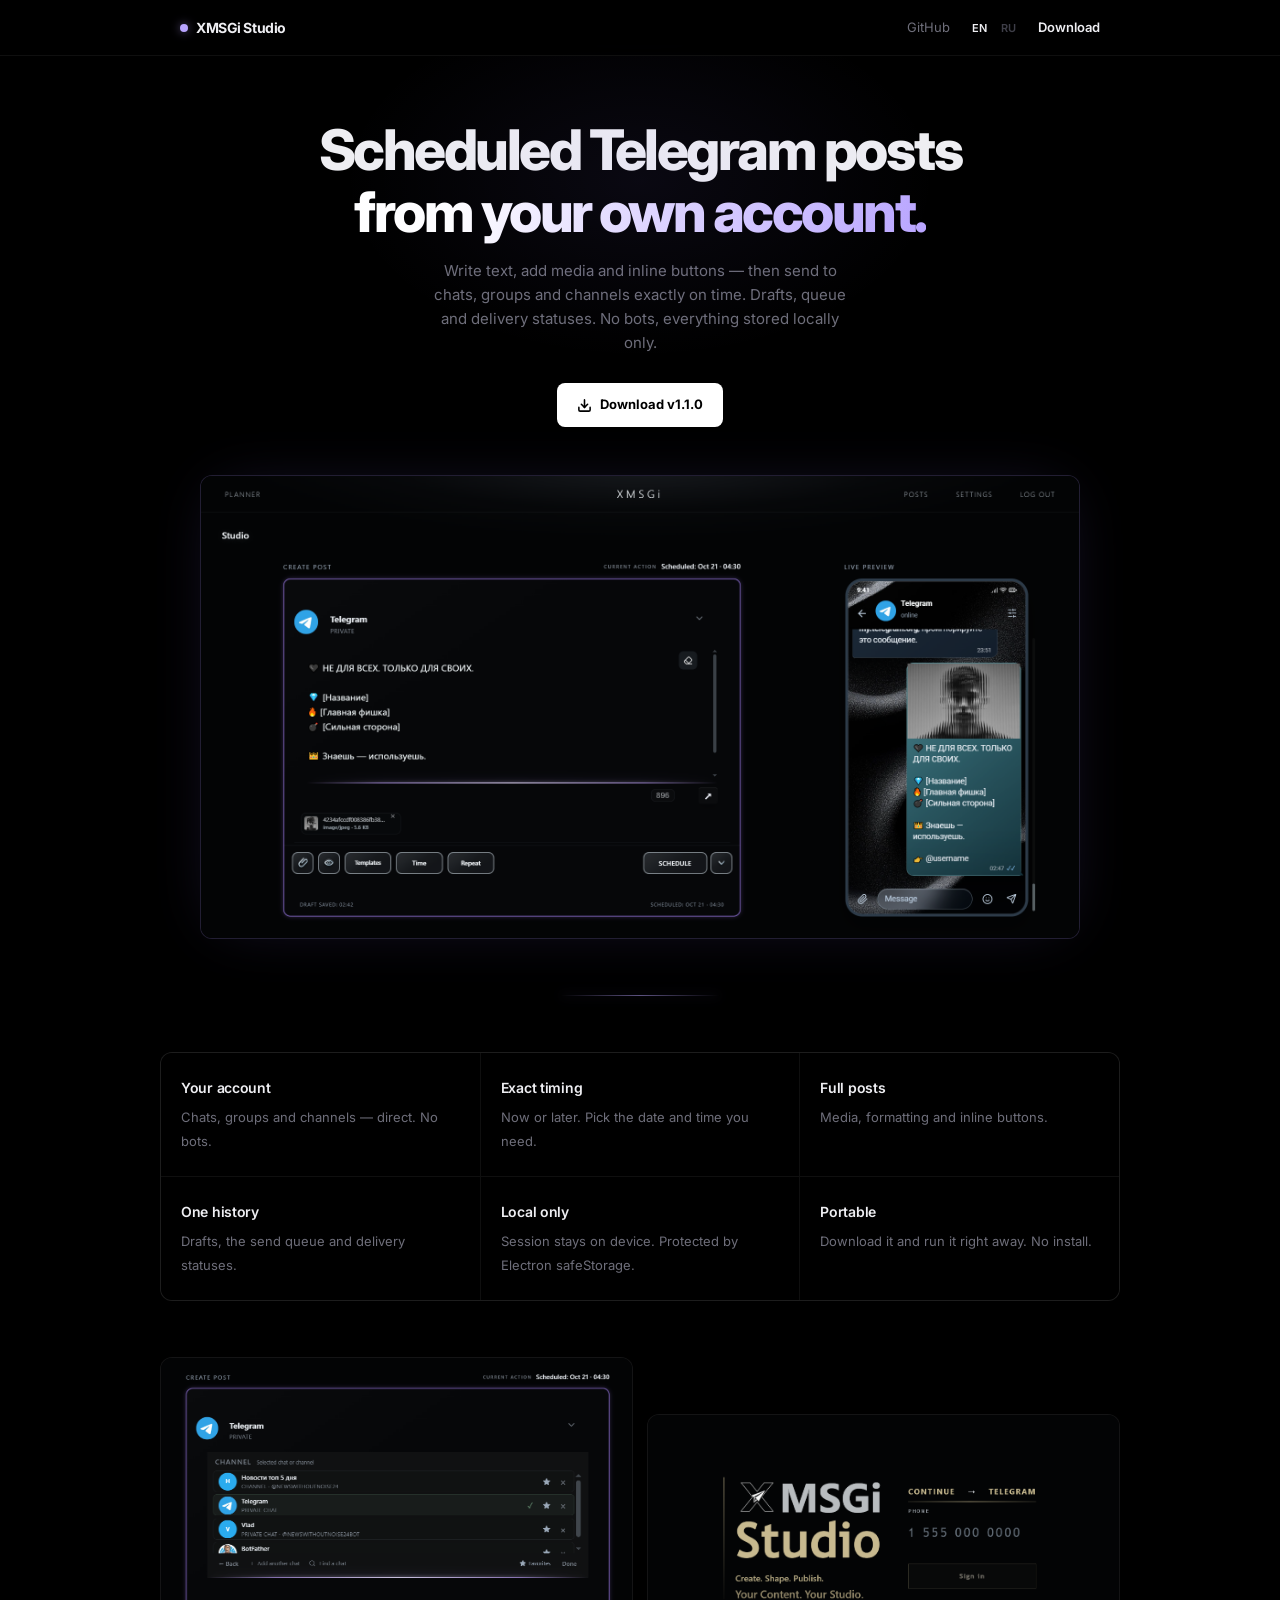
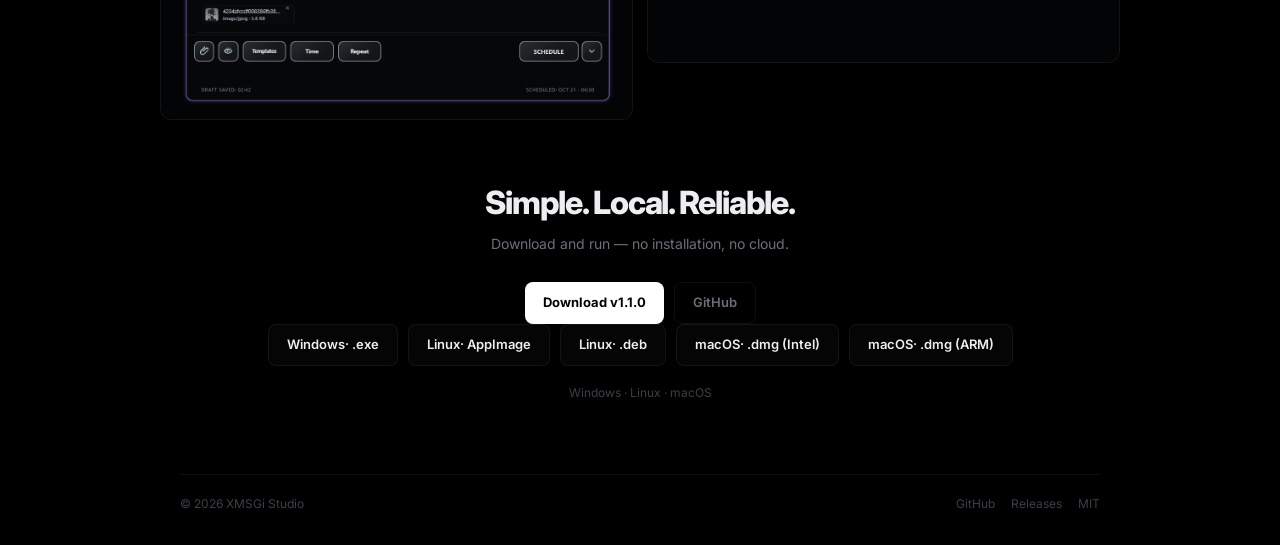
==== commit c9f1217b: "Improve page title/description and polish RU/EN i18n (title, meta, alts, platform labels)" ====
--- a/index.html
+++ b/index.html
@@ -3,9 +3,9 @@
 <head>
   <meta charset="UTF-8" />
   <meta name="viewport" content="width=device-width, initial-scale=1, maximum-scale=1, user-scalable=no, viewport-fit=cover" />
-  <meta name="description" content="XMSGi Studio делает планирование встреч и создание сообщений в Telegram простым, локальным и надежным процессом." />
+  <meta name="description" content="Планируйте посты в Telegram прямо со своего аккаунта: текст, медиа и inline-кнопки, точное время отправки, черновики и статусы доставки. Без ботов — всё хранится локально." />
   <meta name="theme-color" content="#000000" />
-  <title>XMSGi Studio</title>
+  <title>XMSGi Studio — отложенные посты в Telegram с вашего аккаунта</title>
   <link rel="preconnect" href="https://fonts.googleapis.com" />
   <link rel="preconnect" href="https://fonts.gstatic.com" crossorigin />
   <link href="https://fonts.googleapis.com/css2?family=Inter:wght@400;500;600;700;800&display=swap" rel="stylesheet" />
@@ -332,7 +332,7 @@
 <div class="wrap">
   <div class="shot">
     <div class="shot-frame">
-      <img src="screenshots/01.png" alt="XMSGi Studio" width="880" height="auto" />
+      <img src="screenshots/01.png" alt="Рабочее пространство XMSGi Studio" data-i18n-alt="altMain" width="880" height="auto" />
     </div>
   </div>
 </div>
@@ -371,10 +371,10 @@
 <div class="wrap gallery">
   <div class="gallery-grid">
     <div class="gallery-item">
-      <img src="screenshots/02.png" alt="Chats" width="460" height="auto" loading="lazy" />
+      <img src="screenshots/02.png" alt="Выбор чатов и каналов Telegram" data-i18n-alt="altChats" width="460" height="auto" loading="lazy" />
     </div>
     <div class="gallery-item">
-      <img src="screenshots/04.png" alt="Sign in" width="460" height="auto" loading="lazy" />
+      <img src="screenshots/04.png" alt="Экран входа в приложение" data-i18n-alt="altSign" width="460" height="auto" loading="lazy" />
     </div>
   </div>
 </div>
@@ -388,13 +388,13 @@
       <a class="btn-g" href="https://github.com/molodoy01/XMSGi-Studio" target="_blank" rel="noopener">GitHub</a>
     </div>
     <div class="dl-row">
-      <a class="btn-dl" href="https://github.com/molodoy01/XMSGi-Studio/releases/download/v1.1.0/XMSGi.Studio.1.1.0.exe">Windows · .exe</a>
-      <a class="btn-dl" href="https://github.com/molodoy01/XMSGi-Studio/releases/download/v1.1.0/XMSGi.Studio-1.1.0.AppImage">Linux · AppImage</a>
-      <a class="btn-dl" href="https://github.com/molodoy01/XMSGi-Studio/releases/download/v1.1.0/xmsgi-studio_1.1.0_amd64.deb">Linux · .deb</a>
-      <a class="btn-dl" href="https://github.com/molodoy01/XMSGi-Studio/releases/download/v1.1.0/XMSGi.Studio-1.1.0.dmg">macOS · .dmg (Intel)</a>
-      <a class="btn-dl" href="https://github.com/molodoy01/XMSGi-Studio/releases/download/v1.1.0/XMSGi.Studio-1.1.0-arm64.dmg">macOS · .dmg (ARM)</a>
-    </div>
-    <div class="plats">Windows · Linux · macOS</div>
+      <a class="btn-dl" href="https://github.com/molodoy01/XMSGi-Studio/releases/download/v1.1.0/XMSGi.Studio.1.1.0.exe"><span data-i18n="win">Windows</span> · .exe</a>
+      <a class="btn-dl" href="https://github.com/molodoy01/XMSGi-Studio/releases/download/v1.1.0/XMSGi.Studio-1.1.0.AppImage"><span data-i18n="lin">Linux</span> · AppImage</a>
+      <a class="btn-dl" href="https://github.com/molodoy01/XMSGi-Studio/releases/download/v1.1.0/xmsgi-studio_1.1.0_amd64.deb"><span data-i18n="lin">Linux</span> · .deb</a>
+      <a class="btn-dl" href="https://github.com/molodoy01/XMSGi-Studio/releases/download/v1.1.0/XMSGi.Studio-1.1.0.dmg"><span data-i18n="mac">macOS</span> · .dmg (Intel)</a>
+      <a class="btn-dl" href="https://github.com/molodoy01/XMSGi-Studio/releases/download/v1.1.0/XMSGi.Studio-1.1.0-arm64.dmg"><span data-i18n="mac">macOS</span> · .dmg (ARM)</a>
+    </div>
+    <div class="plats" data-i18n="plats">Windows · Linux · macOS</div>
   </div>
 </section>
 
@@ -412,43 +412,62 @@
 <script>
   const T = {
     ru: {
+      title: "XMSGi Studio — отложенные посты в Telegram с вашего аккаунта",
+      desc: "Планируйте посты в Telegram прямо со своего аккаунта: текст, медиа и inline-кнопки, точное время отправки, черновики и статусы доставки. Без ботов — всё хранится локально.",
       dl: "Скачать",
       h1: "Отложенные посты в Telegram<br><em>с вашего аккаунта.</em>",
       sub: "Пишите текст, добавляйте медиа и inline-кнопки — и отправляйте в чаты, группы и каналы точно в срок. Черновики, очередь и статусы доставки. Никаких ботов, всё хранится только локально.",
       cta: "Скачать v1.1.0",
-      p1t: "Свой аккаунт", p1d: "Чаты, группы, каналы — напрямую. Никаких ботов.",
+      p1t: "Ваш аккаунт", p1d: "Чаты, группы и каналы — напрямую. Никаких ботов.",
       p2t: "Точное время", p2d: "Сейчас или позже. Дата и час — на ваш выбор.",
-      p3t: "Полноценный пост", p3d: "Медиа, форматирование, inline-кнопки.",
-      p4t: "Вся история", p4d: "Черновики, очередь, статусы доставки.",
+      p3t: "Полноценный пост", p3d: "Медиа, форматирование и inline-кнопки.",
+      p4t: "Вся история", p4d: "Черновики, очередь отправки и статусы доставки.",
       p5t: "Только локально", p5d: "Сессия хранится на устройстве. Защита Electron safeStorage.",
-      p6t: "Portable", p6d: "Скачали — запустили. Без установки.",
+      p6t: "Portable", p6d: "Скачали — и сразу запустили. Без установки.",
       end: "Просто. Локально. Надёжно.",
       endd: "Скачайте и запустите — без установки и облака.",
-      rel: "Релизы"
+      rel: "Релизы",
+      win: "Windows", lin: "Linux", mac: "macOS", plats: "Windows · Linux · macOS",
+      altMain: "Рабочее пространство XMSGi Studio",
+      altChats: "Выбор чатов и каналов Telegram",
+      altSign: "Экран входа в приложение"
     },
     en: {
+      title: "XMSGi Studio — scheduled Telegram posts from your own account",
+      desc: "Schedule Telegram posts straight from your own account: text, media and inline buttons, precise send times, drafts and delivery statuses. No bots — everything stays local.",
       dl: "Download",
       h1: "Scheduled Telegram posts<br><em>from your own account.</em>",
-      sub: "Write text, add media and inline buttons — and send to chats, groups and channels right on time. Drafts, queue and delivery statuses. No bots, everything stored locally only.",
+      sub: "Write text, add media and inline buttons — then send to chats, groups and channels exactly on time. Drafts, queue and delivery statuses. No bots, everything stored locally only.",
       cta: "Download v1.1.0",
-      p1t: "Your account", p1d: "Chats, groups, channels — direct. No bots.",
-      p2t: "Exact timing", p2d: "Now or later. Date and hour — your call.",
-      p3t: "Full posts", p3d: "Media, formatting, inline buttons.",
-      p4t: "One history", p4d: "Drafts, queue, delivery outcomes.",
-      p5t: "Local only", p5d: "Session on device. Electron safeStorage.",
-      p6t: "Portable", p6d: "Download and run. No install.",
+      p1t: "Your account", p1d: "Chats, groups and channels — direct. No bots.",
+      p2t: "Exact timing", p2d: "Now or later. Pick the date and time you need.",
+      p3t: "Full posts", p3d: "Media, formatting and inline buttons.",
+      p4t: "One history", p4d: "Drafts, the send queue and delivery statuses.",
+      p5t: "Local only", p5d: "Session stays on device. Protected by Electron safeStorage.",
+      p6t: "Portable", p6d: "Download it and run it right away. No install.",
       end: "Simple. Local. Reliable.",
-      endd: "Download and run — no install, no cloud.",
-      rel: "Releases"
+      endd: "Download and run — no installation, no cloud.",
+      rel: "Releases",
+      win: "Windows", lin: "Linux", mac: "macOS", plats: "Windows · Linux · macOS",
+      altMain: "XMSGi Studio workspace",
+      altChats: "Telegram chat and channel selection",
+      altSign: "App sign-in screen"
     }
   };
 
   function setLang(l) {
     const t = T[l] || T.ru;
     document.documentElement.lang = l;
+    document.title = t.title;
+    const metaDesc = document.querySelector('meta[name="description"]');
+    if (metaDesc && t.desc) metaDesc.setAttribute("content", t.desc);
     document.querySelectorAll("[data-i18n]").forEach(el => {
       const k = el.dataset.i18n;
-      if (t[k]) el.innerHTML = t[k];
+      if (t[k] != null) el.innerHTML = t[k];
+    });
+    document.querySelectorAll("[data-i18n-alt]").forEach(el => {
+      const k = el.dataset.i18nAlt;
+      if (t[k] != null) el.setAttribute("alt", t[k]);
     });
     document.querySelectorAll(".lang button").forEach(b => {
       b.classList.toggle("on", b.dataset.lang === l);
@@ -459,7 +478,10 @@
   document.querySelectorAll(".lang button").forEach(b => {
     b.addEventListener("click", () => setLang(b.dataset.lang));
   });
-  setLang(localStorage.getItem("xmsgi-lang") || "ru");
+
+  const saved = localStorage.getItem("xmsgi-lang");
+  const browserIsRu = (navigator.language || "ru").toLowerCase().indexOf("ru") === 0;
+  setLang(saved || (browserIsRu ? "ru" : "en"));
 </script>
 </body>
 </html>
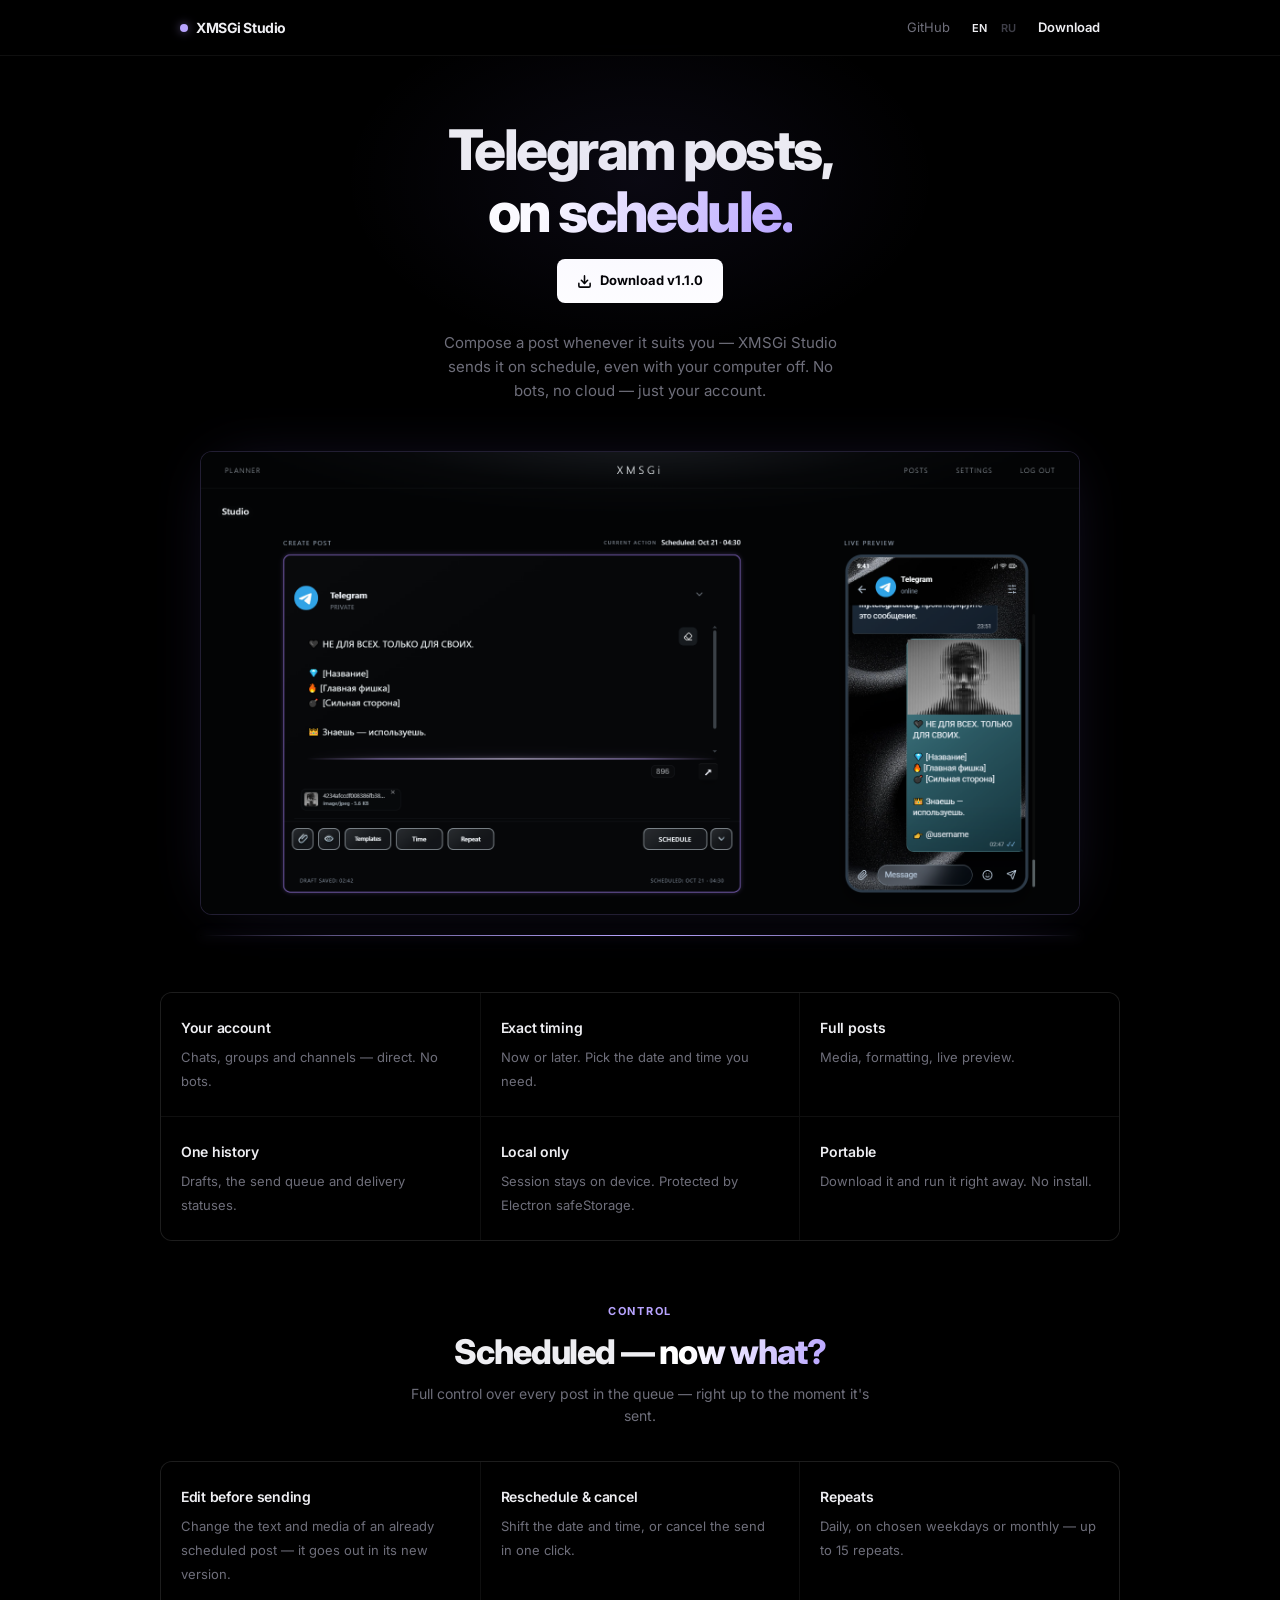
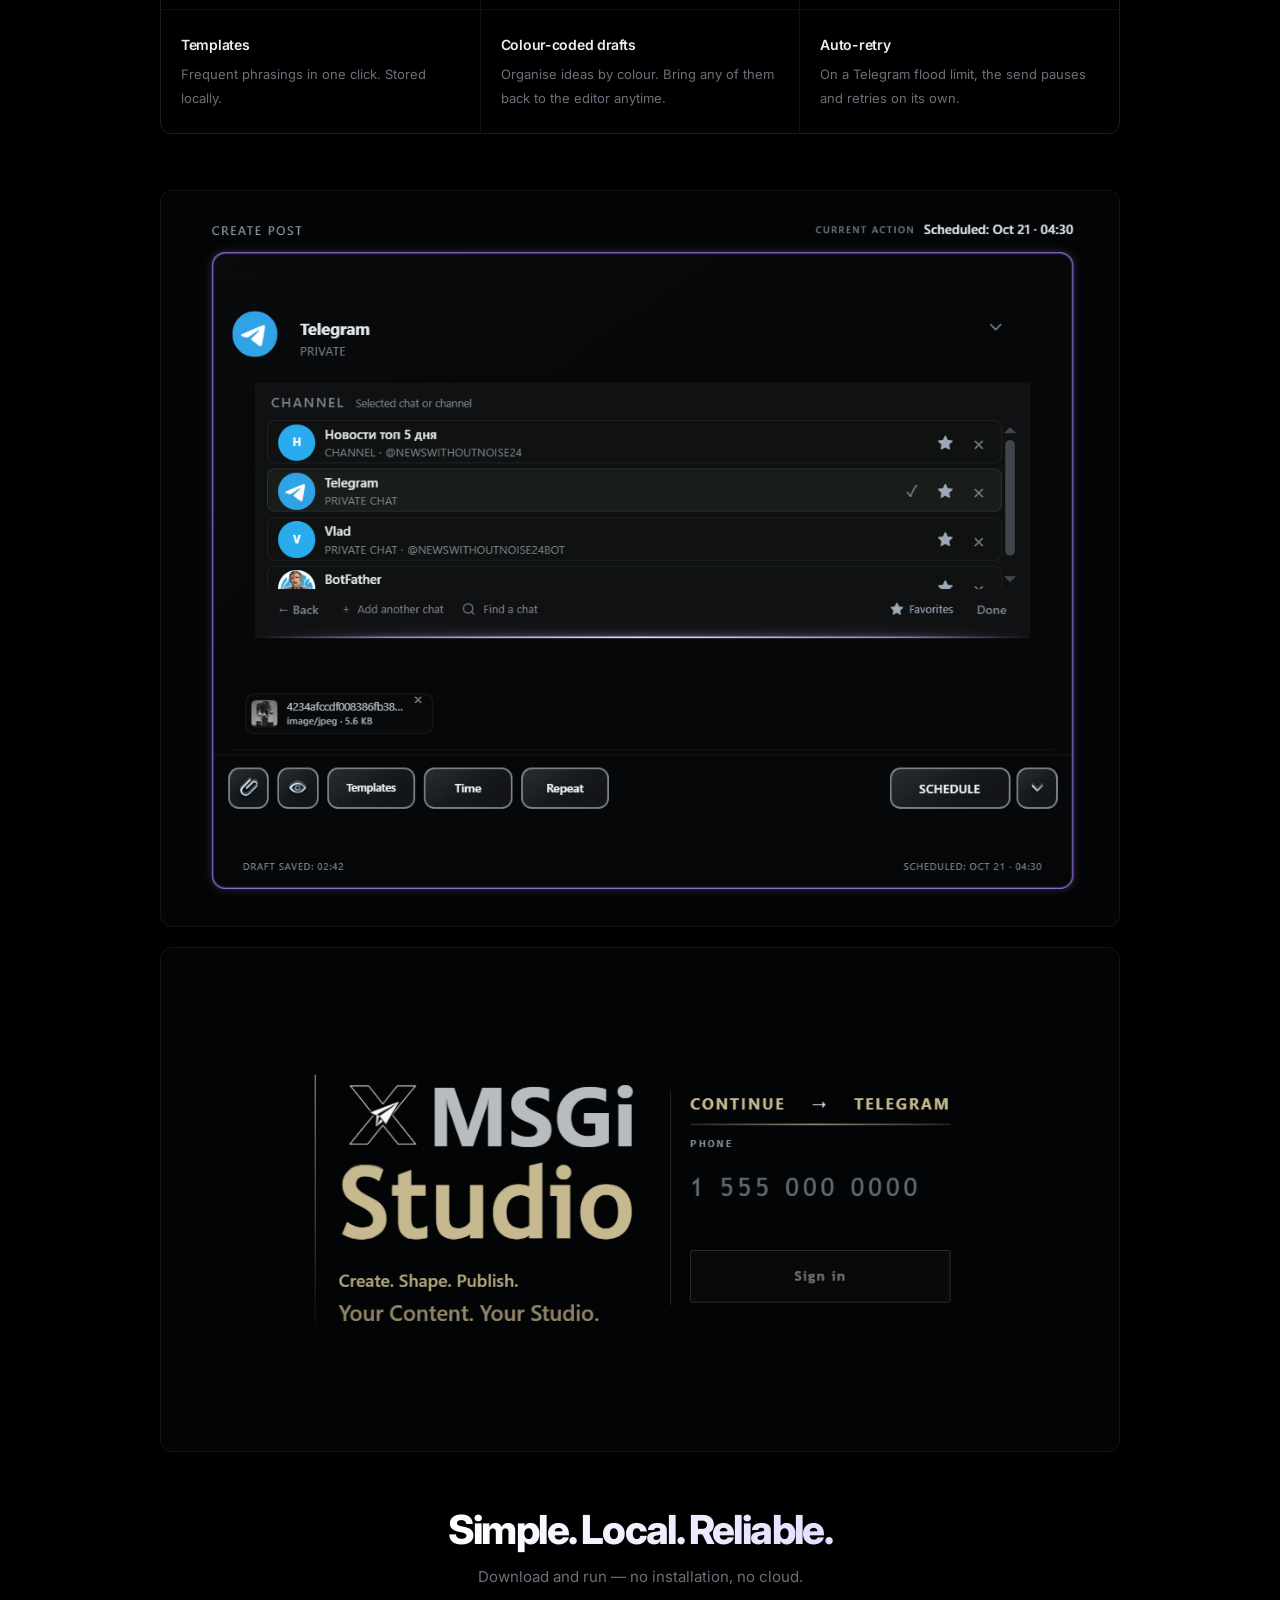
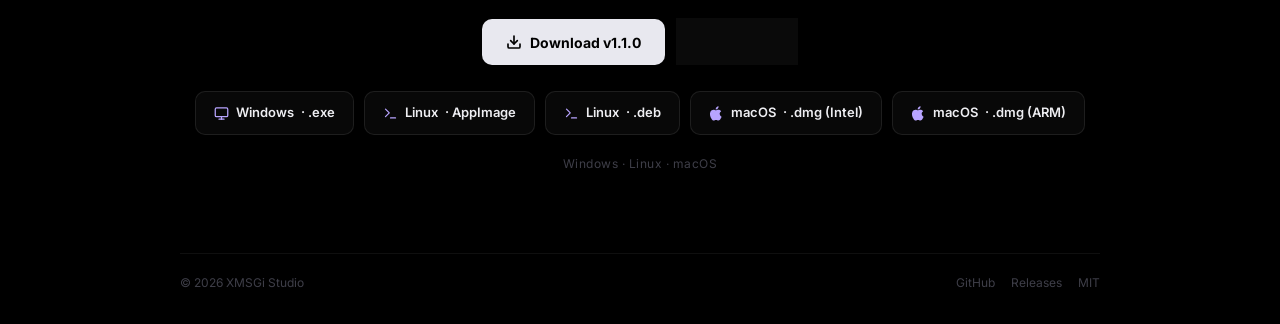
==== commit 1c2064b5: "Redesign landing sections, add v1.1.0 download links and polish RU/EN copy" ====
--- a/index.html
+++ b/index.html
@@ -3,7 +3,7 @@
 <head>
   <meta charset="UTF-8" />
   <meta name="viewport" content="width=device-width, initial-scale=1, maximum-scale=1, user-scalable=no, viewport-fit=cover" />
-  <meta name="description" content="Планируйте посты в Telegram прямо со своего аккаунта: текст, медиа и inline-кнопки, точное время отправки, черновики и статусы доставки. Без ботов — всё хранится локально." />
+  <meta name="description" content="Создавайте посты для Telegram со своего аккаунта и отправляйте их точно в срок — даже если компьютер выключен. Черновики, очередь и статусы доставки. Без ботов, всё локально." />
   <meta name="theme-color" content="#000000" />
   <title>XMSGi Studio — отложенные посты в Telegram с вашего аккаунта</title>
   <link rel="preconnect" href="https://fonts.googleapis.com" />
@@ -115,7 +115,7 @@
     }
     .hero p {
       font-size: 15px; color: var(--dim); max-width: 420px;
-      margin: 0 auto 28px; line-height: 1.6;
+      margin: 28px auto 0; line-height: 1.6;
     }
     .hero-cta {
       display: inline-flex; align-items: center; justify-content: center; gap: 8px;
@@ -130,7 +130,7 @@
 
     /* ——— shot ——— */
     .shot {
-      margin: 0 auto 56px;
+      margin: 0 auto;
       max-width: 880px;
     }
     .shot-frame {
@@ -142,17 +142,37 @@
         0 0 60px -20px rgba(140,120,255,0.2),
         0 32px 64px -24px rgba(0,0,0,0.9);
     }
-    .shot-frame img { width: 100%; }
+    .shot-frame img { width: 100%; display: block; }
 
     /* ——— neon divider ——— */
     .line {
-      height: 1px; border: none; width: 160px; max-width: 40%; margin: 0 auto;
-      background: linear-gradient(90deg, transparent, var(--neon-soft), transparent);
-      box-shadow: 0 0 12px rgba(168,144,255,0.25);
+      height: 1px; border: none; width: 100%; margin: 20px 0 0;
+      background: linear-gradient(90deg, transparent, var(--neon-soft) 15%, var(--neon) 50%, var(--neon-soft) 85%, transparent);
+      box-shadow: 0 0 12px rgba(168,144,255,0.35);
     }
 
     /* ——— grid ——— */
     .points-wrap { padding: 56px 0 0; }
+    .section-head { text-align: center; margin-bottom: 34px; }
+    .section-head .kicker {
+      display: inline-block; margin-bottom: 12px;
+      color: var(--neon); font-size: 11px; font-weight: 700;
+      letter-spacing: 0.16em; text-transform: uppercase;
+    }
+    .section-head h2 {
+      font-size: clamp(22px, 4.5vw, 34px);
+      font-weight: 800; letter-spacing: -0.035em; line-height: 1.15;
+      max-width: 620px; margin: 0 auto;
+    }
+    .section-head h2 em {
+      font-style: normal;
+      background: linear-gradient(105deg, #fff 20%, var(--neon) 100%);
+      -webkit-background-clip: text; background-clip: text; color: transparent;
+    }
+    .section-head p {
+      margin: 12px auto 0; max-width: 460px;
+      font-size: 14px; color: var(--dim); line-height: 1.6;
+    }
     .points {
       display: grid;
       grid-template-columns: repeat(3, 1fr);
@@ -182,8 +202,8 @@
     .gallery { padding: 56px 0 0; }
     .gallery-grid {
       display: grid;
-      grid-template-columns: 1fr 1fr;
-      gap: 14px;
+      grid-template-columns: 1fr;
+      gap: 20px;
       align-items: center;
     }
     .gallery-item {
@@ -210,60 +230,77 @@
 
     /* ——— ending ——— */
     .ending {
-      padding: 64px 0 72px;
+      padding: 56px 0 80px;
       text-align: center;
     }
     .ending h2 {
-      font-size: clamp(22px, 4.5vw, 32px);
-      font-weight: 800; letter-spacing: -0.035em; line-height: 1.2;
-      margin-bottom: 10px;
-      max-width: 480px;
-      margin-left: auto; margin-right: auto;
+      font-size: clamp(24px, 5vw, 40px);
+      font-weight: 800; letter-spacing: -0.04em; line-height: 1.12;
+      margin-bottom: 12px;
+      background: linear-gradient(105deg, #fff 30%, #cfc6ff 100%);
+      -webkit-background-clip: text; background-clip: text; color: transparent;
     }
     .ending p {
-      font-size: 14px; color: var(--dim);
-      margin-bottom: 28px;
-      max-width: 360px;
-      margin-left: auto; margin-right: auto;
+      font-size: 15px; color: var(--dim);
+      margin-bottom: 30px;
+      max-width: 400px;
+      margin-left: auto; margin-right: auto; line-height: 1.6;
     }
     .ending-actions {
-      display: flex; justify-content: center; gap: 10px; flex-wrap: wrap;
+      display: flex; justify-content: center; gap: 12px; flex-wrap: wrap;
+      margin-bottom: 26px;
     }
     .dl-row {
       display: flex; justify-content: center; gap: 10px; flex-wrap: wrap;
-      margin-bottom: 14px;
-    }
+      margin-bottom: 16px;
+    }
+    .btn-w {
+      display: inline-flex; align-items: center; justify-content: center; gap: 8px;
+      height: 46px; padding: 0 24px;
+      background: #e8e8ef; color: #000;
+      font-size: 14px; font-weight: 700;
+      border-radius: 10px;
+      transition: transform .18s, opacity .18s, box-shadow .18s;
+    }
+    .btn-w svg { width: 16px; height: 16px; }
+    .btn-w:hover { transform: translateY(-2px); box-shadow: 0 10px 28px -12px rgba(140,120,255,0.5); }
+    .btn-g {
+      display: inline-flex; align-items: center; justify-content: center; gap: 8px;
+      height: 46px; padding: 0 24px;
+      background: rgba(255,255,255,0.04);
+      border: 1px solid rgba(255,255,255,0.12);
+      font-size: 14px; font-weight: 600; color: var(--text);
+      border-radius: 10px;
+      backdrop-filter: blur(8px);
+      -webkit-backdrop-filter: blur(8px);
+      transition: border-color .15s, color .15s, background .15s, transform .15s;
+    }
+    .btn-g svg { width: 16px; height: 16px; }
+    .btn-g:hover { border-color: rgba(168,144,255,0.4); background: rgba(255,255,255,0.07); transform: translateY(-2px); box-shadow: 0 10px 28px -12px rgba(140,120,255,0.5); }
     .btn-dl {
-      display: inline-flex; align-items: center; justify-content: center;
-      height: 42px; padding: 0 18px;
-      border: 1px solid var(--line);
+      display: inline-flex; align-items: center; justify-content: center; gap: 7px;
+      min-height: 44px; padding: 0 18px;
+      border: 1px solid rgba(255,255,255,0.09);
       font-size: 13px; font-weight: 600; color: var(--text);
-      border-radius: 8px;
-      transition: border-color .15s, background .15s;
-      background: var(--near);
+      border-radius: 10px;
+      background: rgba(255,255,255,0.03);
+      backdrop-filter: blur(10px);
+      -webkit-backdrop-filter: blur(10px);
+      transition: border-color .18s, background .18s, transform .18s, box-shadow .18s;
       white-space: nowrap;
     }
-    .btn-dl:hover { border-color: var(--line-glow); background: #0b0b0e; }
-    .btn-w {
-      display: inline-flex; align-items: center; justify-content: center; gap: 7px;
-      height: 42px; padding: 0 18px;
-      background: #fff; color: #000;
-      font-size: 13px; font-weight: 700;
-      border-radius: 8px;
-    }
-    .btn-w:hover { opacity: 0.88; }
-    .btn-g {
-      display: inline-flex; align-items: center; justify-content: center;
-      height: 42px; padding: 0 18px;
-      border: 1px solid var(--line);
-      font-size: 13px; font-weight: 600; color: var(--dim);
-      border-radius: 8px;
-      transition: border-color .15s, color .15s;
-    }
-    .btn-g:hover { border-color: var(--line-glow); color: var(--text); }
+    .btn-dl svg { width: 15px; height: 15px; color: var(--neon); flex-shrink: 0; }
+    .btn-dl:hover {
+      border-color: rgba(168,144,255,0.4);
+      background: rgba(168,144,255,0.08);
+      transform: translateY(-2px);
+      box-shadow: 0 10px 28px -12px rgba(140,120,255,0.5);
+    }
     .plats {
-      margin-top: 18px;
+      position: relative;
+      margin-top: 20px;
       font-size: 12px; color: var(--faint);
+      letter-spacing: 0.04em;
     }
 
     /* ——— footer ——— */
@@ -288,9 +325,6 @@
       }
       .points-wrap { padding-top: 48px; }
       .gallery { padding-top: 48px; }
-      .gallery-grid {
-        grid-template-columns: 1fr;
-      }
       .ending { padding: 48px 0 56px; }
       .top-right a:not(.dl) { display: none; }
       .top-right { gap: 12px; }
@@ -320,12 +354,12 @@
 
 <section class="hero">
   <div class="wrap">
-    <h1 data-i18n="h1">Отложенные посты в Telegram<br><em>с вашего аккаунта.</em></h1>
-    <p data-i18n="sub">Пишите текст, добавляйте медиа и inline-кнопки — и отправляйте в чаты, группы и каналы точно в срок. Черновики, очередь и статусы доставки. Никаких ботов, всё хранится только локально.</p>
+    <h1 data-i18n="h1">Посты в Telegram<br><em>по расписанию.</em></h1>
     <a class="hero-cta" href="https://github.com/molodoy01/XMSGi-Studio/releases/download/v1.1.0/XMSGi.Studio.1.1.0.exe">
       <svg viewBox="0 0 24 24" fill="none" stroke="currentColor" stroke-width="2.5" stroke-linecap="round" stroke-linejoin="round"><path d="M21 15v4a2 2 0 01-2 2H5a2 2 0 01-2-2v-4"/><polyline points="7 10 12 15 17 10"/><line x1="12" y1="15" x2="12" y2="3"/></svg>
       <span data-i18n="cta">Скачать v1.1.0</span>
     </a>
+    <p data-i18n="sub">Составляйте пост в удобное время — XMSGi Studio отправит его по расписанию, даже если компьютер выключен. Без ботов и облака — только ваш аккаунт.</p>
   </div>
 </section>
 
@@ -334,10 +368,9 @@
     <div class="shot-frame">
       <img src="screenshots/01.png" alt="Рабочее пространство XMSGi Studio" data-i18n-alt="altMain" width="880" height="auto" />
     </div>
+    <hr class="line" />
   </div>
 </div>
-
-<hr class="line" />
 
 <div class="wrap points-wrap">
   <div class="points">
@@ -351,7 +384,7 @@
     </div>
     <div class="point">
       <strong data-i18n="p3t">Полноценный пост</strong>
-      <span data-i18n="p3d">Медиа, форматирование, inline-кнопки.</span>
+      <span data-i18n="p3d">Медиа, форматирование, живой предпросмотр.</span>
     </div>
     <div class="point">
       <strong data-i18n="p4t">Вся история</strong>
@@ -364,6 +397,40 @@
     <div class="point">
       <strong data-i18n="p6t">Portable</strong>
       <span data-i18n="p6d">Скачали — запустили. Без установки.</span>
+    </div>
+  </div>
+</div>
+
+<div class="wrap points-wrap">
+  <div class="section-head">
+    <span class="kicker" data-i18n="mgmtKicker">Контроль</span>
+    <h2 data-i18n="mgmtTitle">Запланировали — <em>а что дальше?</em></h2>
+    <p data-i18n="mgmtSub">Полный контроль над каждой публикацией в очереди — прямо до момента отправки.</p>
+  </div>
+  <div class="points">
+    <div class="point">
+      <strong data-i18n="c1t">Правка перед отправкой</strong>
+      <span data-i18n="c1d">Меняйте текст и медиа уже запланированного поста — он уйдёт в новой версии.</span>
+    </div>
+    <div class="point">
+      <strong data-i18n="c2t">Перенос и отмена</strong>
+      <span data-i18n="c2d">Сдвиньте дату и время или отмените отправку в один клик.</span>
+    </div>
+    <div class="point">
+      <strong data-i18n="c3t">Повторы</strong>
+      <span data-i18n="c3d">Ежедневно, по дням недели или ежемесячно — до 15 повторов.</span>
+    </div>
+    <div class="point">
+      <strong data-i18n="c4t">Шаблоны</strong>
+      <span data-i18n="c4d">Частые формулировки — в один клик. Хранятся локально.</span>
+    </div>
+    <div class="point">
+      <strong data-i18n="c5t">Черновики с цветами</strong>
+      <span data-i18n="c5d">Организуйте идеи по цветам. Возвращайте в редактор в любой момент.</span>
+    </div>
+    <div class="point">
+      <strong data-i18n="c6t">Автоповтор</strong>
+      <span data-i18n="c6d">При флуд-лимите Telegram отправка встаёт на паузу и повторяется сама.</span>
     </div>
   </div>
 </div>
@@ -371,10 +438,10 @@
 <div class="wrap gallery">
   <div class="gallery-grid">
     <div class="gallery-item">
-      <img src="screenshots/02.png" alt="Выбор чатов и каналов Telegram" data-i18n-alt="altChats" width="460" height="auto" loading="lazy" />
+      <img src="screenshots/02.png" alt="Выбор чатов и каналов Telegram" data-i18n-alt="altChats" height="auto" loading="lazy" />
     </div>
     <div class="gallery-item">
-      <img src="screenshots/04.png" alt="Экран входа в приложение" data-i18n-alt="altSign" width="460" height="auto" loading="lazy" />
+      <img src="screenshots/04.png" alt="Экран входа в приложение" data-i18n-alt="altSign" height="auto" loading="lazy" />
     </div>
   </div>
 </div>
@@ -383,18 +450,39 @@
   <div class="wrap">
     <h2 data-i18n="end">Просто. Локально. Надёжно.</h2>
     <p data-i18n="endd">Скачайте и запустите — без установки и облака.</p>
-    <div class="ending-actions">
-      <a class="btn-w" href="https://github.com/molodoy01/XMSGi-Studio/releases/download/v1.1.0/XMSGi.Studio.1.1.0.exe" data-i18n="cta">Скачать v1.1.0</a>
-      <a class="btn-g" href="https://github.com/molodoy01/XMSGi-Studio" target="_blank" rel="noopener">GitHub</a>
-    </div>
-    <div class="dl-row">
-      <a class="btn-dl" href="https://github.com/molodoy01/XMSGi-Studio/releases/download/v1.1.0/XMSGi.Studio.1.1.0.exe"><span data-i18n="win">Windows</span> · .exe</a>
-      <a class="btn-dl" href="https://github.com/molodoy01/XMSGi-Studio/releases/download/v1.1.0/XMSGi.Studio-1.1.0.AppImage"><span data-i18n="lin">Linux</span> · AppImage</a>
-      <a class="btn-dl" href="https://github.com/molodoy01/XMSGi-Studio/releases/download/v1.1.0/xmsgi-studio_1.1.0_amd64.deb"><span data-i18n="lin">Linux</span> · .deb</a>
-      <a class="btn-dl" href="https://github.com/molodoy01/XMSGi-Studio/releases/download/v1.1.0/XMSGi.Studio-1.1.0.dmg"><span data-i18n="mac">macOS</span> · .dmg (Intel)</a>
-      <a class="btn-dl" href="https://github.com/molodoy01/XMSGi-Studio/releases/download/v1.1.0/XMSGi.Studio-1.1.0-arm64.dmg"><span data-i18n="mac">macOS</span> · .dmg (ARM)</a>
-    </div>
-    <div class="plats" data-i18n="plats">Windows · Linux · macOS</div>
+      <div class="ending-actions">
+        <a class="btn-w" href="https://github.com/molodoy01/XMSGi-Studio/releases/download/v1.1.0/XMSGi.Studio.1.1.0.exe">
+          <svg viewBox="0 0 24 24" fill="none" stroke="currentColor" stroke-width="2.5" stroke-linecap="round" stroke-linejoin="round"><path d="M21 15v4a2 2 0 01-2 2H5a2 2 0 01-2-2v-4"/><polyline points="7 10 12 15 17 10"/><line x1="12" y1="15" x2="12" y2="3"/></svg>
+          <span data-i18n="cta">Скачать v1.1.0</span>
+        </a>
+        <a class="btn-g" href="https://github.com/molodoy01/XMSGi-Studio" target="_blank" rel="noopener">
+          <svg viewBox="0 0 24 24" fill="currentColor"><path d="M12 .5C5.73.5.5 5.73.5 12c0 5.08 3.29 9.39 7.86 10.91.58.11.79-.25.79-.55 0-.27-.01-1.17-.02-2.12-3.2.7-3.88-1.36-3.88-1.36-.52-1.33-1.28-1.68-1.28-1.68-1.04-.71.08-.7.08-.7 1.15.08 1.76 1.18 1.76 1.18 1.03 1.76 2.69 1.25 3.35.96.1-.75.4-1.25.72-1.54-2.55-.29-5.23-1.28-5.23-5.68 0-1.26.45-2.28 1.18-3.09-.12-.29-.51-1.46.11-3.05 0 0 .96-.31 3.15 1.18a10.9 10.9 0 015.74 0c2.19-1.49 3.15-1.18 3.15-1.18.62 1.59.23 2.76.11 3.05.74.81 1.18 1.83 1.18 3.09 0 4.41-2.69 5.38-5.25 5.67.41.36.78 1.06.78 2.14 0 1.54-.01 2.79-.01 3.17 0 .31.21.67.8.55A11.51 11.51 0 0023.5 12C23.5 5.73 18.27.5 12 .5z"/></svg>
+          GitHub
+        </a>
+      </div>
+      <div class="dl-row">
+        <a class="btn-dl" href="https://github.com/molodoy01/XMSGi-Studio/releases/download/v1.1.0/XMSGi.Studio.1.1.0.exe">
+          <svg viewBox="0 0 24 24" fill="none" stroke="currentColor" stroke-width="2" stroke-linecap="round" stroke-linejoin="round"><rect x="2" y="3" width="20" height="14" rx="2"/><line x1="8" y1="21" x2="16" y2="21"/><line x1="12" y1="17" x2="12" y2="21"/></svg>
+          <span data-i18n="win">Windows</span> · .exe
+        </a>
+        <a class="btn-dl" href="https://github.com/molodoy01/XMSGi-Studio/releases/download/v1.1.0/XMSGi.Studio-1.1.0.AppImage">
+          <svg viewBox="0 0 24 24" fill="none" stroke="currentColor" stroke-width="2" stroke-linecap="round" stroke-linejoin="round"><polyline points="4 17 10 11 4 5"/><line x1="12" y1="19" x2="20" y2="19"/></svg>
+          <span data-i18n="lin">Linux</span> · AppImage
+        </a>
+        <a class="btn-dl" href="https://github.com/molodoy01/XMSGi-Studio/releases/download/v1.1.0/xmsgi-studio_1.1.0_amd64.deb">
+          <svg viewBox="0 0 24 24" fill="none" stroke="currentColor" stroke-width="2" stroke-linecap="round" stroke-linejoin="round"><polyline points="4 17 10 11 4 5"/><line x1="12" y1="19" x2="20" y2="19"/></svg>
+          <span data-i18n="lin">Linux</span> · .deb
+        </a>
+        <a class="btn-dl" href="https://github.com/molodoy01/XMSGi-Studio/releases/download/v1.1.0/XMSGi.Studio-1.1.0.dmg">
+          <svg viewBox="0 0 24 24" fill="currentColor"><path d="M17.05 12.54c-.03-2.89 2.36-4.27 2.47-4.34-1.35-1.97-3.44-2.24-4.18-2.27-1.78-.18-3.47 1.05-4.37 1.05-.9 0-2.29-1.02-3.77-1-1.94.03-3.73 1.13-4.73 2.87-2.02 3.5-.52 8.68 1.45 11.52.96 1.39 2.1 2.95 3.6 2.89 1.45-.06 2-.93 3.75-.93s2.25.93 3.78.9c1.56-.03 2.55-1.41 3.5-2.8 1.1-1.61 1.55-3.17 1.58-3.25-.03-.01-3.03-1.16-3.08-4.63zM14.16 4.06c.8-.97 1.34-2.32 1.19-3.66-1.15.05-2.55.77-3.38 1.74-.74.86-1.39 2.23-1.22 3.55 1.29.1 2.6-.65 3.41-1.63z"/></svg>
+          <span data-i18n="mac">macOS</span> · .dmg (Intel)
+        </a>
+        <a class="btn-dl" href="https://github.com/molodoy01/XMSGi-Studio/releases/download/v1.1.0/XMSGi.Studio-1.1.0-arm64.dmg">
+          <svg viewBox="0 0 24 24" fill="currentColor"><path d="M17.05 12.54c-.03-2.89 2.36-4.27 2.47-4.34-1.35-1.97-3.44-2.24-4.18-2.27-1.78-.18-3.47 1.05-4.37 1.05-.9 0-2.29-1.02-3.77-1-1.94.03-3.73 1.13-4.73 2.87-2.02 3.5-.52 8.68 1.45 11.52.96 1.39 2.1 2.95 3.6 2.89 1.45-.06 2-.93 3.75-.93s2.25.93 3.78.9c1.56-.03 2.55-1.41 3.5-2.8 1.1-1.61 1.55-3.17 1.58-3.25-.03-.01-3.03-1.16-3.08-4.63zM14.16 4.06c.8-.97 1.34-2.32 1.19-3.66-1.15.05-2.55.77-3.38 1.74-.74.86-1.39 2.23-1.22 3.55 1.29.1 2.6-.65 3.41-1.63z"/></svg>
+          <span data-i18n="mac">macOS</span> · .dmg (ARM)
+        </a>
+      </div>
+      <div class="plats" data-i18n="plats">Windows · Linux · macOS</div>
   </div>
 </section>
 
@@ -413,14 +501,14 @@
   const T = {
     ru: {
       title: "XMSGi Studio — отложенные посты в Telegram с вашего аккаунта",
-      desc: "Планируйте посты в Telegram прямо со своего аккаунта: текст, медиа и inline-кнопки, точное время отправки, черновики и статусы доставки. Без ботов — всё хранится локально.",
+      desc: "Создавайте посты для Telegram со своего аккаунта и отправляйте их точно в срок — даже если компьютер выключен. Черновики, очередь и статусы доставки. Без ботов, всё локально.",
       dl: "Скачать",
-      h1: "Отложенные посты в Telegram<br><em>с вашего аккаунта.</em>",
-      sub: "Пишите текст, добавляйте медиа и inline-кнопки — и отправляйте в чаты, группы и каналы точно в срок. Черновики, очередь и статусы доставки. Никаких ботов, всё хранится только локально.",
+      h1: "Посты в Telegram<br><em>по расписанию.</em>",
+      sub: "Составляйте пост в удобное время — XMSGi Studio отправит его по расписанию, даже если компьютер выключен. Без ботов и облака — только ваш аккаунт.",
       cta: "Скачать v1.1.0",
       p1t: "Ваш аккаунт", p1d: "Чаты, группы и каналы — напрямую. Никаких ботов.",
       p2t: "Точное время", p2d: "Сейчас или позже. Дата и час — на ваш выбор.",
-      p3t: "Полноценный пост", p3d: "Медиа, форматирование и inline-кнопки.",
+      p3t: "Полноценный пост", p3d: "Медиа, форматирование, живой предпросмотр.",
       p4t: "Вся история", p4d: "Черновики, очередь отправки и статусы доставки.",
       p5t: "Только локально", p5d: "Сессия хранится на устройстве. Защита Electron safeStorage.",
       p6t: "Portable", p6d: "Скачали — и сразу запустили. Без установки.",
@@ -430,18 +518,27 @@
       win: "Windows", lin: "Linux", mac: "macOS", plats: "Windows · Linux · macOS",
       altMain: "Рабочее пространство XMSGi Studio",
       altChats: "Выбор чатов и каналов Telegram",
-      altSign: "Экран входа в приложение"
+      altSign: "Экран входа в приложение",
+      mgmtKicker: "Контроль",
+      mgmtTitle: "Запланировали — <em>а что дальше?</em>",
+      mgmtSub: "Полный контроль над каждой публикацией в очереди — прямо до момента отправки.",
+      c1t: "Правка перед отправкой", c1d: "Меняйте текст и медиа уже запланированного поста — он уйдёт в новой версии.",
+      c2t: "Перенос и отмена", c2d: "Сдвиньте дату и время или отмените отправку в один клик.",
+      c3t: "Повторы", c3d: "Ежедневно, по дням недели или ежемесячно — до 15 повторов.",
+      c4t: "Шаблоны", c4d: "Частые формулировки — в один клик. Хранятся локально.",
+      c5t: "Черновики с цветами", c5d: "Организуйте идеи по цветам. Возвращайте в редактор в любой момент.",
+      c6t: "Автоповтор", c6d: "При флуд-лимите Telegram отправка встаёт на паузу и повторяется сама."
     },
     en: {
       title: "XMSGi Studio — scheduled Telegram posts from your own account",
-      desc: "Schedule Telegram posts straight from your own account: text, media and inline buttons, precise send times, drafts and delivery statuses. No bots — everything stays local.",
+      desc: "Compose Telegram posts from your own account and send them exactly on time — even with your computer off. Drafts, queue and delivery statuses. No bots, everything stays local.",
       dl: "Download",
-      h1: "Scheduled Telegram posts<br><em>from your own account.</em>",
-      sub: "Write text, add media and inline buttons — then send to chats, groups and channels exactly on time. Drafts, queue and delivery statuses. No bots, everything stored locally only.",
+      h1: "Telegram posts,<br><em>on schedule.</em>",
+      sub: "Compose a post whenever it suits you — XMSGi Studio sends it on schedule, even with your computer off. No bots, no cloud — just your account.",
       cta: "Download v1.1.0",
       p1t: "Your account", p1d: "Chats, groups and channels — direct. No bots.",
       p2t: "Exact timing", p2d: "Now or later. Pick the date and time you need.",
-      p3t: "Full posts", p3d: "Media, formatting and inline buttons.",
+      p3t: "Full posts", p3d: "Media, formatting, live preview.",
       p4t: "One history", p4d: "Drafts, the send queue and delivery statuses.",
       p5t: "Local only", p5d: "Session stays on device. Protected by Electron safeStorage.",
       p6t: "Portable", p6d: "Download it and run it right away. No install.",
@@ -451,7 +548,16 @@
       win: "Windows", lin: "Linux", mac: "macOS", plats: "Windows · Linux · macOS",
       altMain: "XMSGi Studio workspace",
       altChats: "Telegram chat and channel selection",
-      altSign: "App sign-in screen"
+      altSign: "App sign-in screen",
+      mgmtKicker: "Control",
+      mgmtTitle: "Scheduled — <em>now what?</em>",
+      mgmtSub: "Full control over every post in the queue — right up to the moment it's sent.",
+      c1t: "Edit before sending", c1d: "Change the text and media of an already scheduled post — it goes out in its new version.",
+      c2t: "Reschedule & cancel", c2d: "Shift the date and time, or cancel the send in one click.",
+      c3t: "Repeats", c3d: "Daily, on chosen weekdays or monthly — up to 15 repeats.",
+      c4t: "Templates", c4d: "Frequent phrasings in one click. Stored locally.",
+      c5t: "Colour-coded drafts", c5d: "Organise ideas by colour. Bring any of them back to the editor anytime.",
+      c6t: "Auto-retry", c6d: "On a Telegram flood limit, the send pauses and retries on its own."
     }
   };
 
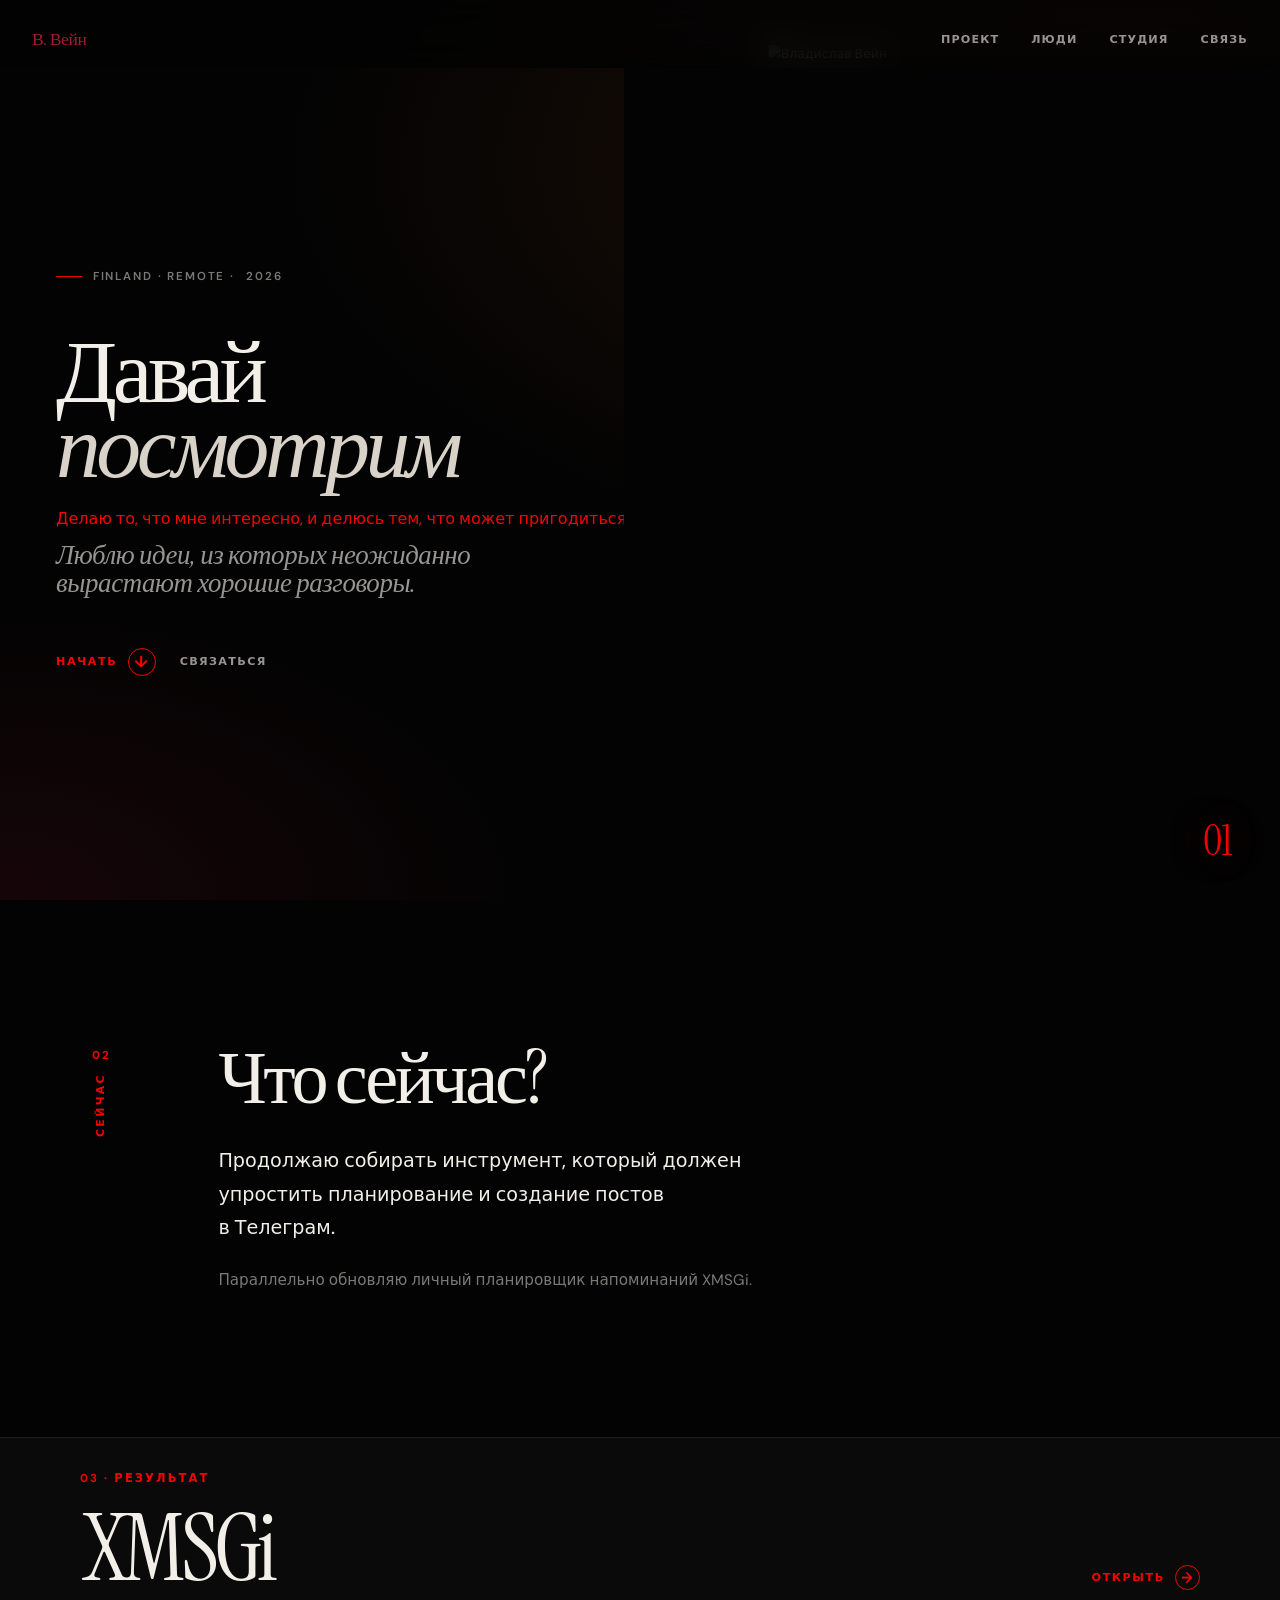
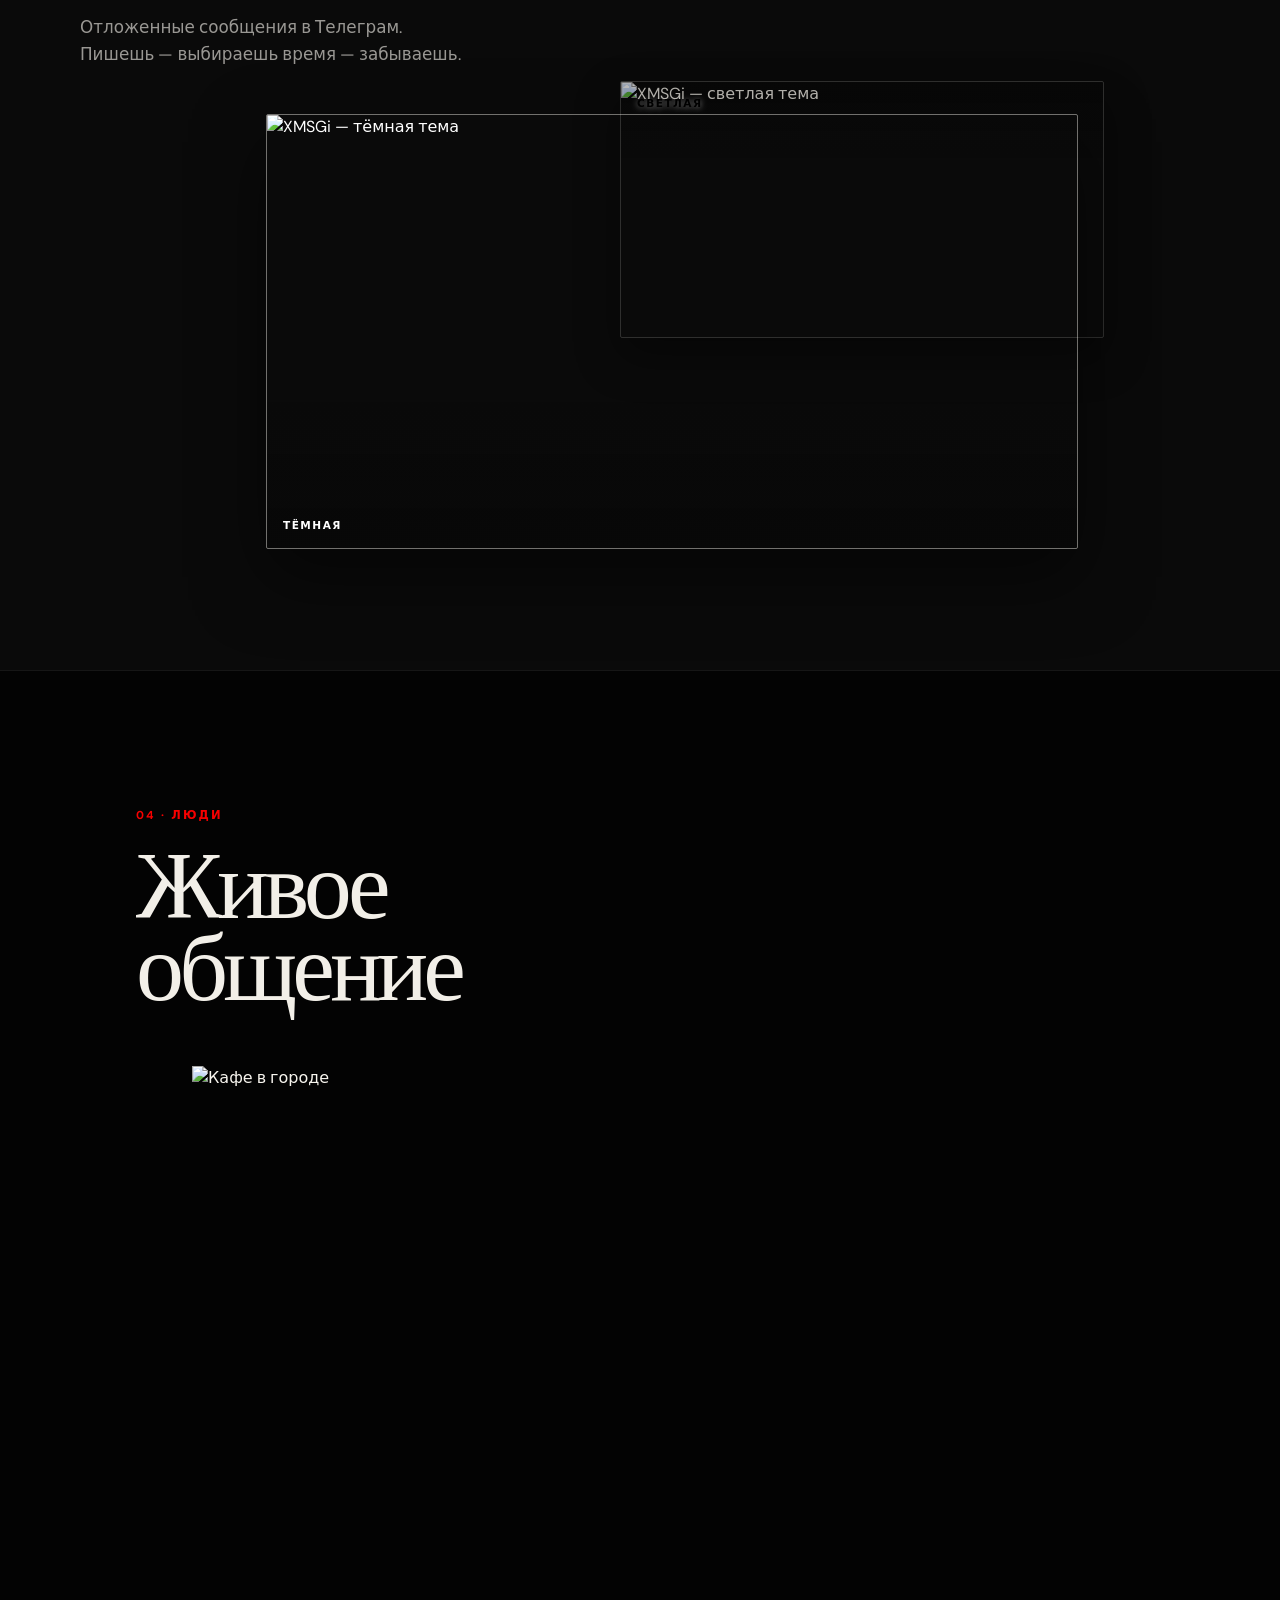
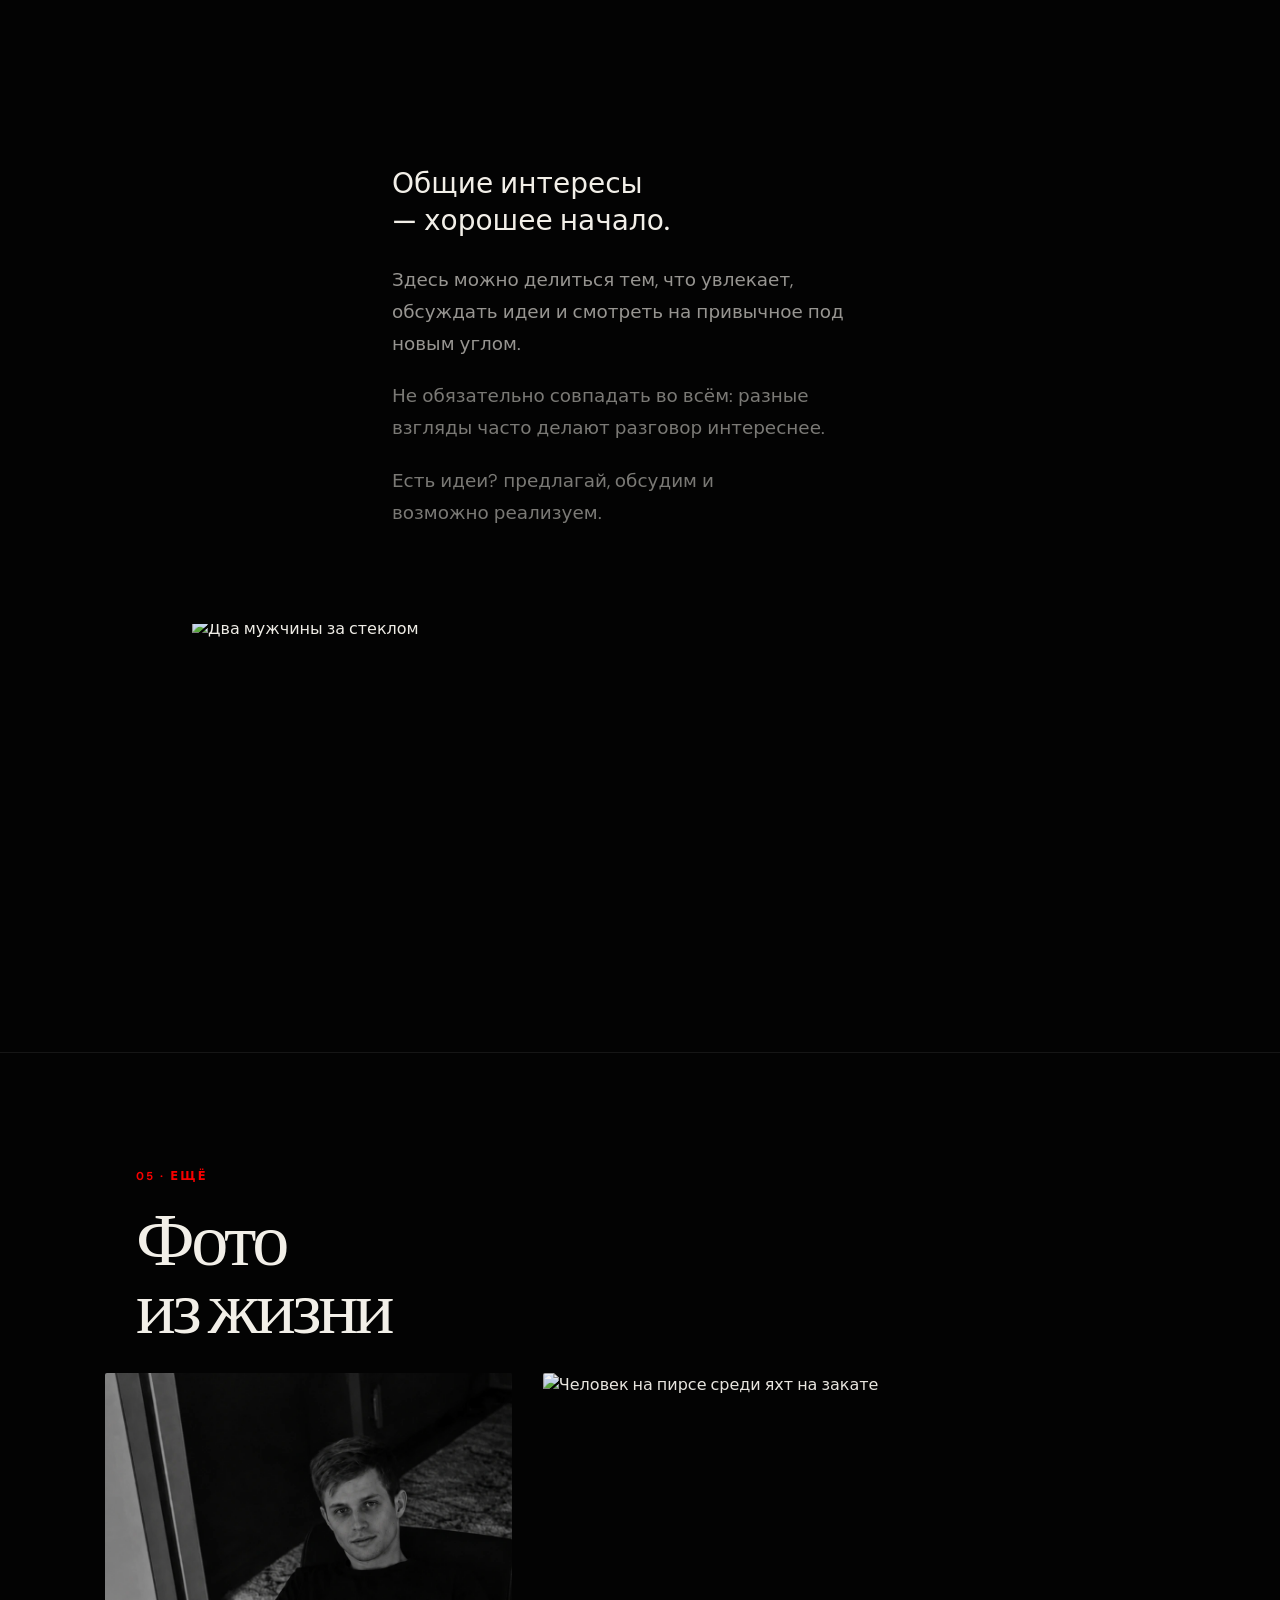
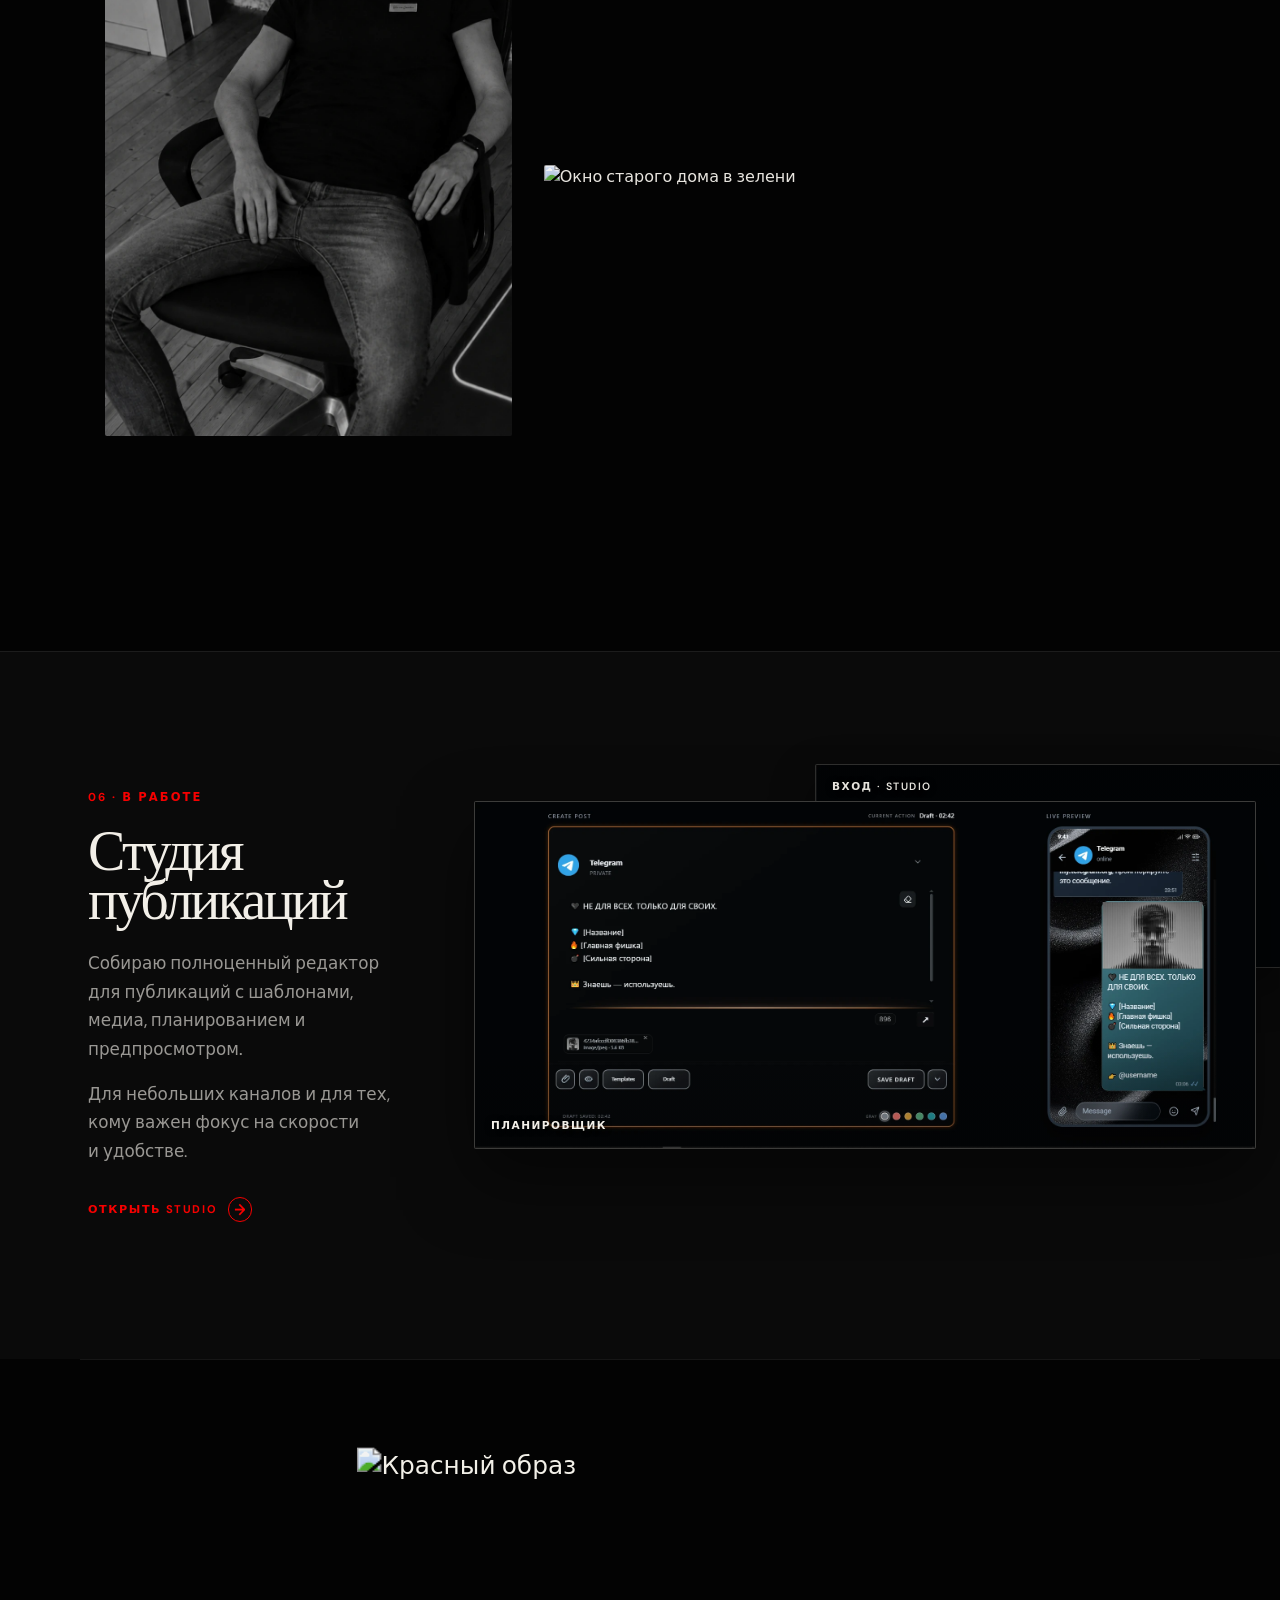
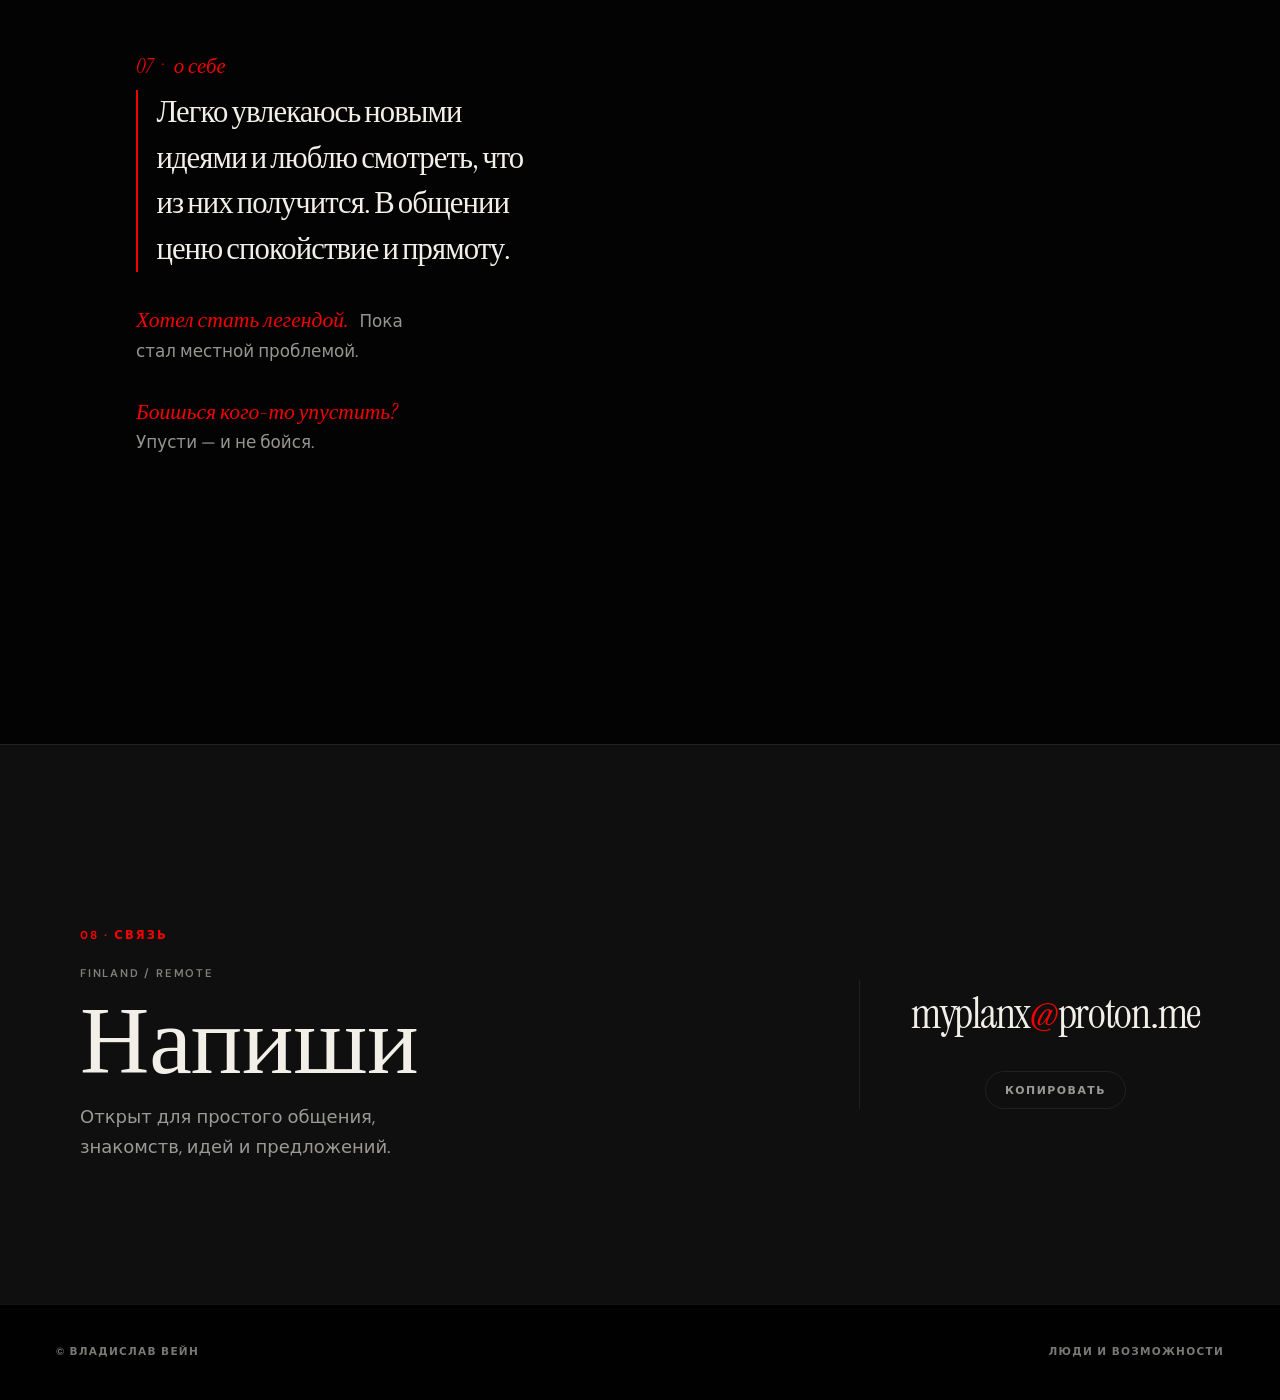
==== commit e848a56f: "Smooth photo swap without jump, fixed captions, Open Studio link" ====
--- a/index.html
+++ b/index.html
@@ -1,593 +1,465 @@
 <!DOCTYPE html>
 <html lang="ru">
 <head>
-  <meta charset="UTF-8" />
-  <meta name="viewport" content="width=device-width, initial-scale=1, maximum-scale=1, user-scalable=no, viewport-fit=cover" />
-  <meta name="description" content="Создавайте посты для Telegram со своего аккаунта и отправляйте их точно в срок — даже если компьютер выключен. Черновики, очередь и статусы доставки. Без ботов, всё локально." />
-  <meta name="theme-color" content="#000000" />
-  <title>XMSGi Studio — отложенные посты в Telegram с вашего аккаунта</title>
-  <link rel="preconnect" href="https://fonts.googleapis.com" />
-  <link rel="preconnect" href="https://fonts.gstatic.com" crossorigin />
-  <link href="https://fonts.googleapis.com/css2?family=Inter:wght@400;500;600;700;800&display=swap" rel="stylesheet" />
-  <style>
-    :root {
-      --black: #000;
-      --near: #050506;
-      --line: rgba(255,255,255,0.06);
-      --line-glow: rgba(168,144,255,0.35);
-      --text: #eeeef2;
-      --dim: #6e6e7a;
-      --faint: #3e3e48;
-      --neon: #b8a4ff;
-      --neon-soft: rgba(184,164,255,0.5);
-    }
-
-    *, *::before, *::after { box-sizing: border-box; margin: 0; padding: 0; }
-    html {
-      scroll-behavior: smooth;
-      -webkit-text-size-adjust: 100%;
-      text-size-adjust: 100%;
-    }
-    body {
-      background: var(--black);
-      color: var(--text);
-      font-family: 'Inter', system-ui, -apple-system, sans-serif;
-      line-height: 1.5;
-      -webkit-font-smoothing: antialiased;
-      overflow-x: hidden;
-      min-width: 0;
-      width: 100%;
-    }
-    a { color: inherit; text-decoration: none; -webkit-tap-highlight-color: transparent; }
-    img { display: block; max-width: 100%; height: auto; }
-
-    .wrap {
-      width: 100%;
-      max-width: 960px;
-      margin: 0 auto;
-      padding-left: 20px;
-      padding-right: 20px;
-    }
-
-    /* ——— top bar ——— */
-    header {
-      position: fixed; top: 0; left: 0; right: 0; z-index: 50;
-      height: 56px;
-      display: flex; align-items: center;
-      background: rgba(0,0,0,0.75);
-      backdrop-filter: blur(16px);
-      -webkit-backdrop-filter: blur(16px);
-      border-bottom: 1px solid var(--line);
-    }
-    header .wrap {
-      display: flex; align-items: center; justify-content: space-between;
-    }
-    .logo {
-      font-size: 14px; font-weight: 700; letter-spacing: -0.03em;
-      display: flex; align-items: center; gap: 8px;
-      flex-shrink: 0;
-    }
-    .logo i {
-      width: 8px; height: 8px; border-radius: 50%;
-      background: var(--neon);
-      box-shadow: 0 0 10px var(--neon-soft);
-      flex-shrink: 0;
-    }
-    .top-right {
-      display: flex; align-items: center; gap: 16px;
-      flex-shrink: 0;
-    }
-    .top-right a { font-size: 13px; color: var(--dim); transition: color .15s; }
-    .top-right a:hover { color: var(--text); }
-    .lang { display: flex; gap: 2px; }
-    .lang button {
-      background: none; border: none; color: var(--faint);
-      padding: 4px 6px; cursor: pointer;
-      font-family: inherit; font-size: 11px; font-weight: 600;
-      border-radius: 4px; transition: color .15s;
-      min-height: 28px;
-    }
-    .lang button.on, .lang button:hover { color: var(--text); }
-
-    /* ——— hero ——— */
-    .hero {
-      padding: 120px 0 48px;
-      text-align: center;
-      position: relative;
-    }
-    .hero::before {
-      content: '';
-      position: absolute; top: 0; left: 50%; transform: translateX(-50%);
-      width: min(600px, 100%); height: 360px;
-      background: radial-gradient(ellipse, rgba(140,120,255,0.07), transparent 70%);
-      pointer-events: none;
-    }
-    .hero h1 {
-      font-size: clamp(28px, 7vw, 56px);
-      font-weight: 800; letter-spacing: -0.045em; line-height: 1.1;
-      margin-bottom: 16px;
-      word-wrap: break-word;
-    }
-    .hero h1 em {
-      font-style: normal;
-      background: linear-gradient(105deg, #fff 20%, var(--neon) 100%);
-      -webkit-background-clip: text; background-clip: text; color: transparent;
-    }
-    .hero p {
-      font-size: 15px; color: var(--dim); max-width: 420px;
-      margin: 28px auto 0; line-height: 1.6;
-    }
-    .hero-cta {
-      display: inline-flex; align-items: center; justify-content: center; gap: 8px;
-      height: 44px; padding: 0 20px;
-      background: #fff; color: #000;
-      font-size: 13px; font-weight: 700;
-      border-radius: 8px;
-      transition: opacity .15s;
-    }
-    .hero-cta:hover { opacity: 0.9; }
-    .hero-cta svg { width: 15px; height: 15px; flex-shrink: 0; }
-
-    /* ——— shot ——— */
-    .shot {
-      margin: 0 auto;
-      max-width: 880px;
-    }
-    .shot-frame {
-      border-radius: 12px;
-      border: 1px solid rgba(168,144,255,0.18);
-      overflow: hidden;
-      background: var(--near);
-      box-shadow:
-        0 0 60px -20px rgba(140,120,255,0.2),
-        0 32px 64px -24px rgba(0,0,0,0.9);
-    }
-    .shot-frame img { width: 100%; display: block; }
-
-    /* ——— neon divider ——— */
-    .line {
-      height: 1px; border: none; width: 100%; margin: 20px 0 0;
-      background: linear-gradient(90deg, transparent, var(--neon-soft) 15%, var(--neon) 50%, var(--neon-soft) 85%, transparent);
-      box-shadow: 0 0 12px rgba(168,144,255,0.35);
-    }
-
-    /* ——— grid ——— */
-    .points-wrap { padding: 56px 0 0; }
-    .section-head { text-align: center; margin-bottom: 34px; }
-    .section-head .kicker {
-      display: inline-block; margin-bottom: 12px;
-      color: var(--neon); font-size: 11px; font-weight: 700;
-      letter-spacing: 0.16em; text-transform: uppercase;
-    }
-    .section-head h2 {
-      font-size: clamp(22px, 4.5vw, 34px);
-      font-weight: 800; letter-spacing: -0.035em; line-height: 1.15;
-      max-width: 620px; margin: 0 auto;
-    }
-    .section-head h2 em {
-      font-style: normal;
-      background: linear-gradient(105deg, #fff 20%, var(--neon) 100%);
-      -webkit-background-clip: text; background-clip: text; color: transparent;
-    }
-    .section-head p {
-      margin: 12px auto 0; max-width: 460px;
-      font-size: 14px; color: var(--dim); line-height: 1.6;
-    }
-    .points {
-      display: grid;
-      grid-template-columns: repeat(3, 1fr);
-      gap: 1px;
-      background: var(--line);
-      border: 1px solid var(--line);
-      border-radius: 12px;
-      overflow: hidden;
-    }
-    .point {
-      background: var(--black);
-      padding: 24px 20px;
-      transition: background .2s;
-      min-width: 0;
-    }
-    .point:hover { background: var(--near); }
-    .point strong {
-      display: block;
-      font-size: 14px; font-weight: 600; letter-spacing: -0.02em;
-      margin-bottom: 6px;
-    }
-    .point span {
-      font-size: 13px; color: var(--dim); line-height: 1.5;
-    }
-
-    /* ——— gallery ——— */
-    .gallery { padding: 56px 0 0; }
-    .gallery-grid {
-      display: grid;
-      grid-template-columns: 1fr;
-      gap: 20px;
-      align-items: center;
-    }
-    .gallery-item {
-      border-radius: 12px;
-      border: 1px solid var(--line);
-      overflow: hidden;
-      background: var(--near);
-      transition: border-color .25s, box-shadow .25s;
-      display: flex;
-      align-items: center;
-      justify-content: center;
-    }
-    .gallery-item img {
-      width: 100%;
-      height: auto;
-      display: block;
-      transition: transform .4s ease;
-    }
-    .gallery-item:hover {
-      border-color: rgba(168,144,255,0.3);
-      box-shadow: 0 12px 40px -16px rgba(140,120,255,0.35);
-    }
-    .gallery-item:hover img { transform: scale(1.03); }
-
-    /* ——— ending ——— */
-    .ending {
-      padding: 56px 0 80px;
-      text-align: center;
-    }
-    .ending h2 {
-      font-size: clamp(24px, 5vw, 40px);
-      font-weight: 800; letter-spacing: -0.04em; line-height: 1.12;
-      margin-bottom: 12px;
-      background: linear-gradient(105deg, #fff 30%, #cfc6ff 100%);
-      -webkit-background-clip: text; background-clip: text; color: transparent;
-    }
-    .ending p {
-      font-size: 15px; color: var(--dim);
-      margin-bottom: 30px;
-      max-width: 400px;
-      margin-left: auto; margin-right: auto; line-height: 1.6;
-    }
-    .ending-actions {
-      display: flex; justify-content: center; gap: 12px; flex-wrap: wrap;
-      margin-bottom: 26px;
-    }
-    .dl-row {
-      display: flex; justify-content: center; gap: 10px; flex-wrap: wrap;
-      margin-bottom: 16px;
-    }
-    .btn-w {
-      display: inline-flex; align-items: center; justify-content: center; gap: 8px;
-      height: 46px; padding: 0 24px;
-      background: #e8e8ef; color: #000;
-      font-size: 14px; font-weight: 700;
-      border-radius: 10px;
-      transition: transform .18s, opacity .18s, box-shadow .18s;
-    }
-    .btn-w svg { width: 16px; height: 16px; }
-    .btn-w:hover { transform: translateY(-2px); box-shadow: 0 10px 28px -12px rgba(140,120,255,0.5); }
-    .btn-g {
-      display: inline-flex; align-items: center; justify-content: center; gap: 8px;
-      height: 46px; padding: 0 24px;
-      background: rgba(255,255,255,0.04);
-      border: 1px solid rgba(255,255,255,0.12);
-      font-size: 14px; font-weight: 600; color: var(--text);
-      border-radius: 10px;
-      backdrop-filter: blur(8px);
-      -webkit-backdrop-filter: blur(8px);
-      transition: border-color .15s, color .15s, background .15s, transform .15s;
-    }
-    .btn-g svg { width: 16px; height: 16px; }
-    .btn-g:hover { border-color: rgba(168,144,255,0.4); background: rgba(255,255,255,0.07); transform: translateY(-2px); box-shadow: 0 10px 28px -12px rgba(140,120,255,0.5); }
-    .btn-dl {
-      display: inline-flex; align-items: center; justify-content: center; gap: 7px;
-      min-height: 44px; padding: 0 18px;
-      border: 1px solid rgba(255,255,255,0.09);
-      font-size: 13px; font-weight: 600; color: var(--text);
-      border-radius: 10px;
-      background: rgba(255,255,255,0.03);
-      backdrop-filter: blur(10px);
-      -webkit-backdrop-filter: blur(10px);
-      transition: border-color .18s, background .18s, transform .18s, box-shadow .18s;
-      white-space: nowrap;
-    }
-    .btn-dl svg { width: 15px; height: 15px; color: var(--neon); flex-shrink: 0; }
-    .btn-dl:hover {
-      border-color: rgba(168,144,255,0.4);
-      background: rgba(168,144,255,0.08);
-      transform: translateY(-2px);
-      box-shadow: 0 10px 28px -12px rgba(140,120,255,0.5);
-    }
-    .plats {
-      position: relative;
-      margin-top: 20px;
-      font-size: 12px; color: var(--faint);
-      letter-spacing: 0.04em;
-    }
-
-    /* ——— footer ——— */
-    footer {
-      padding: 20px 0 32px;
-      border-top: 1px solid var(--line);
-      display: flex; justify-content: space-between; align-items: center;
-      font-size: 12px; color: var(--faint);
-      flex-wrap: wrap; gap: 10px;
-    }
-    footer a:hover { color: var(--dim); }
-    footer .links { display: flex; gap: 16px; }
-
-    /* ——— mobile ——— */
-    @media (max-width: 720px) {
-      .wrap { padding-left: 16px; padding-right: 16px; }
-      .hero { padding: 100px 0 36px; }
-      .hero p { font-size: 14px; }
-      .shot { margin-bottom: 48px; }
-      .points {
-        grid-template-columns: 1fr 1fr;
-      }
-      .points-wrap { padding-top: 48px; }
-      .gallery { padding-top: 48px; }
-      .ending { padding: 48px 0 56px; }
-      .top-right a:not(.dl) { display: none; }
-      .top-right { gap: 12px; }
-    }
-
-    @media (max-width: 400px) {
-      .points { grid-template-columns: 1fr; }
-      .hero h1 { font-size: 26px; }
-    }
-  </style>
+  <meta charset="UTF-8">
+  <meta name="viewport" content="width=device-width, initial-scale=1.0">
+  <meta name="theme-color" content="#030303">
+  <meta name="description" content="Личный сайт Владислава Вейна о людях, идеях и проектах. Здесь — его разработки, интересы и размышления об общении и новых возможностях.">
+  <meta name="robots" content="index, follow">
+  <link rel="canonical" href="https://mm.molodoy98.workers.dev/">
+  <title>Владислав Вейн — люди, идеи и проекты</title>
+  <link rel="icon" href="favicon.ico" sizes="any">
+  <link rel="icon" type="image/svg+xml" href="favicon.svg">
+  <link rel="icon" type="image/png" sizes="32x32" href="favicon-32.png">
+  <link rel="icon" type="image/png" sizes="16x16" href="favicon-16.png">
+  <link rel="apple-touch-icon" href="apple-touch-icon.png">
+  <meta property="og:type" content="website">
+  <meta property="og:url" content="https://mm.molodoy98.workers.dev/">
+  <meta property="og:title" content="Владислав Вейн — люди, идеи и проекты">
+  <meta property="og:description" content="Личный сайт Владислава Вейна о людях, идеях и проектах. Здесь — его разработки, интересы и размышления об общении и новых возможностях.">
+  <meta property="og:image" content="https://mm.molodoy98.workers.dev/assets/photos/hero-photo.webp">
+  <meta name="twitter:card" content="summary_large_image">
+  <meta name="twitter:title" content="Владислав Вейн — люди, идеи и проекты">
+  <meta name="twitter:description" content="Личный сайт Владислава Вейна о людях, идеях и проектах. Здесь — его разработки, интересы и размышления об общении и новых возможностях.">
+  <meta name="twitter:image" content="https://mm.molodoy98.workers.dev/assets/photos/hero-photo.webp">
+  <script>
+    (() => {
+      const scrollKey = `scrollY:${location.pathname}${location.search}`;
+      const navigationEntry = performance.getEntriesByType('navigation')[0];
+      const savedScroll = sessionStorage.getItem(scrollKey);
+
+      const saveScroll = () => {
+        if (document.documentElement.classList.contains('is-restoring-scroll')) return;
+        sessionStorage.setItem(scrollKey, String(window.scrollY));
+      };
+      window.addEventListener('scroll', saveScroll, { passive: true });
+      window.addEventListener('pagehide', saveScroll);
+
+      if (navigationEntry?.type !== 'reload' || savedScroll === null) return;
+
+      history.scrollRestoration = 'manual';
+      const hash = location.hash;
+      document.documentElement.classList.add('is-restoring-scroll');
+      document.documentElement.style.backgroundColor = '#030303';
+      document.documentElement.style.visibility = 'hidden';
+      history.replaceState(null, '', `${location.pathname}${location.search}`);
+      window.addEventListener('DOMContentLoaded', () => {
+        const pageLoaded = document.readyState === 'complete'
+          ? Promise.resolve()
+          : new Promise(resolve => window.addEventListener('load', resolve, { once: true }));
+
+        Promise.all([pageLoaded, document.fonts.ready]).then(() => {
+          requestAnimationFrame(() => {
+            requestAnimationFrame(() => {
+              const targetScroll = Number(savedScroll);
+              window.scrollTo({ top: targetScroll, behavior: 'instant' });
+              requestAnimationFrame(() => {
+                if (Math.abs(window.scrollY - targetScroll) > 1) {
+                  window.scrollTo({ top: targetScroll, behavior: 'instant' });
+                }
+                if (hash) {
+                  history.replaceState(null, '', `${location.pathname}${location.search}${hash}`);
+                }
+                document.documentElement.classList.remove('is-restoring-scroll');
+                document.documentElement.style.visibility = '';
+                document.documentElement.style.backgroundColor = '';
+              });
+            });
+          });
+        });
+      }, { once: true });
+    })();
+  </script>
+  <link rel="preconnect" href="https://fonts.googleapis.com">
+  <link rel="preconnect" href="https://fonts.gstatic.com" crossorigin>
+  <link href="https://fonts.googleapis.com/css2?family=DM+Sans:ital,opsz,wght@0,9..40,400;0,9..40,500;0,9..40,600;0,9..40,700;1,9..40,400&family=Instrument+Serif:ital@0;1&display=swap" rel="stylesheet">
+  <link rel="stylesheet" href="styles.css">
 </head>
 <body>
-
-<header>
-  <div class="wrap">
-    <a class="logo" href="#"><i></i> XMSGi Studio</a>
-    <div class="top-right">
-      <a href="https://github.com/molodoy01/XMSGi-Studio" target="_blank" rel="noopener">GitHub</a>
-      <div class="lang">
-        <button type="button" data-lang="en">EN</button>
-        <button type="button" data-lang="ru" class="on">RU</button>
-      </div>
-      <a class="dl" href="https://github.com/molodoy01/XMSGi-Studio/releases" style="color:var(--text);font-weight:600" data-i18n="dl">Скачать</a>
-    </div>
+  <div class="page">
+
+    <header class="topbar">
+      <a class="mark" href="#cover">В. Вейн</a>
+      <nav class="topnav" aria-label="Основная навигация">
+        <a href="#work">Проект</a>
+        <a href="#people">Люди</a>
+        <a href="#studio">Студия</a>
+        <a href="#hello">Связь</a>
+      </nav>
+    </header>
+
+    <main>
+    <!-- COVER -->
+    <section class="cover" id="cover">
+      <div class="cover-text">
+        <p class="cover-meta">Finland · Remote · <time data-current-year datetime="2026">2026</time></p>
+        <h1>
+          <span class="line">Давай</span>
+          <span class="line italic">посмотрим</span>
+        </h1>
+        <p class="cover-sub">
+          <span class="cover-sub-intro">Делаю то, что мне интересно,<br class="cover-sub-intro-break"> и делюсь тем, что<br class="cover-sub-intro-narrow-break"> может пригодиться.</span>
+          <span class="cover-sub-accent">Люблю идеи, из которых неожиданно<br class="cover-sub-break"> вырастают хорошие разговоры.</span>
+        </p>
+        <div class="cover-actions">
+          <a class="cover-go" href="#work">Начать <span class="cover-go-arrow" aria-hidden="true">↓</span></a>
+          <a class="cover-contact" href="#hello">Связаться</a>
+        </div>
+      </div>
+      <div class="cover-media">
+        <img src="assets/photos/hero-photo.webp" alt="Владислав Вейн" width="959" height="1639" fetchpriority="high" decoding="async">
+        <span class="cover-tag">01</span>
+      </div>
+    </section>
+
+    <!-- NOW -->
+    <section class="chapter" id="now">
+      <div class="chapter-rail">
+        <span class="chapter-no">02</span>
+        <span class="chapter-label">сейчас</span>
+      </div>
+      <div class="chapter-body">
+        <h2>Что сейчас?</h2>
+        <div class="text-stack">
+          <p class="deck">Продолжаю собирать инструмент, который должен упростить планирование и создание постов в Телеграм.</p>
+          <p>Параллельно обновляю личный планировщик напоминаний XMSGi.</p>
+        </div>
+      </div>
+    </section>
+
+    <!-- WORK -->
+    <section class="work" id="work">
+      <div class="work-head">
+        <div>
+          <p class="eyebrow">03 · результат</p>
+          <h2>XMSGi</h2>
+        </div>
+        <a class="product-link" href="https://xmsgi.molodoy98.workers.dev/" target="_blank" rel="noopener noreferrer">
+          Открыть
+          <span class="product-link-arrow" aria-hidden="true"><span class="product-link-arrow-glyph">↓</span></span>
+        </a>
+      </div>
+
+      <p class="work-lead">Отложенные сообщения в Телеграм.<br>Пишешь — выбираешь время — забываешь.</p>
+
+      <div class="work-stage" id="work-stage" role="button" tabindex="0" aria-label="Поменять местами светлый и тёмный скриншоты XMSGi" aria-pressed="false">
+        <figure class="screen screen-light">
+          <img src="assets/progress/01-glass.webp" alt="XMSGi — светлая тема" width="1722" height="913" loading="lazy" decoding="async">
+          <figcaption>Светлая</figcaption>
+        </figure>
+        <figure class="screen screen-dark">
+          <img src="assets/progress/02.webp" alt="XMSGi — тёмная тема" width="1902" height="1016" loading="lazy" decoding="async">
+          <figcaption>Тёмная</figcaption>
+        </figure>
+      </div>
+    </section>
+
+    <!-- PEOPLE -->
+    <section class="people" id="people">
+      <div class="people-intro">
+        <p class="eyebrow">04 · люди</p>
+        <h2>Живое<br>общение</h2>
+      </div>
+
+      <figure class="still still-a">
+        <img src="assets/people/01-cafe.webp" alt="Кафе в городе" width="1306" height="1205" loading="lazy" decoding="async">
+      </figure>
+
+      <div class="people-mid">
+        <p class="deck">Общие интересы — хорошее начало.</p>
+        <p>Здесь можно делиться тем, что увлекает, обсуждать идеи и смотреть на привычное под новым углом.</p>
+        <p class="muted">Не обязательно совпадать во всём: разные взгляды часто делают разговор интереснее.</p>
+        <p class="muted">Есть идеи? предлагай, обсудим и возможно реализуем.</p>
+      </div>
+
+      <figure class="still still-b">
+        <img src="assets/people/02-window.webp" alt="Два мужчины за стеклом" width="1284" height="1189" loading="lazy" decoding="async">
+      </figure>
+    </section>
+
+    <!-- GALLERY -->
+    <section class="gallery" id="gallery" aria-label="Ещё фото">
+      <div class="gallery-head">
+        <p class="eyebrow">05 · ещё</p>
+        <h2>Фото<br>из жизни</h2>
+      </div>
+      <div class="gallery-grid">
+        <figure class="gallery-item item-tall">
+          <img src="assets/gallery/edited_photo_web.webp" alt="Мужчина в кресле в рабочем пространстве" width="1024" height="1024" loading="lazy" decoding="async" style="object-position: 50% 50%; transform: none;">
+        </figure>
+        <figure class="gallery-item item-wide">
+          <img src="assets/gallery/wee%204232.webp" alt="Человек на пирсе среди яхт на закате" width="1441" height="1092" loading="lazy" decoding="async">
+        </figure>
+        <figure class="gallery-item gallery-item-window">
+          <img src="assets/gallery/Fhj%203345.webp" alt="Окно старого дома в зелени" width="1121" height="1145" loading="lazy" decoding="async">
+        </figure>
+      </div>
+    </section>
+
+    <!-- STUDIO -->
+    <section class="studio" id="studio">
+      <div class="studio-inner">
+        <div class="studio-copy">
+          <p class="eyebrow">06 · в работе</p>
+          <h2>Студия<br>публикаций</h2>
+          <p class="deck">Собираю полноценный редактор для публикаций с шаблонами, медиа, планированием и предпросмотром.</p>
+          <p>Для небольших каналов и для тех, кому важен фокус на скорости и удобстве.</p>
+          <a class="studio-link" href="https://molodoy01.github.io/XMSGi-Studio/" target="_blank" rel="noopener noreferrer">
+            Открыть Studio
+            <span class="studio-link-arrow" aria-hidden="true"><span class="studio-link-arrow-glyph">↓</span></span>
+          </a>
+        </div>
+        <div class="studio-visual" role="button" tabindex="0" aria-label="Поменять местами экраны XMSGi Studio" aria-pressed="false">
+          <figure class="studio-shot studio-shot-login">
+            <img src="assets/studio/login.webp" alt="XMSGi Studio — экран входа" width="1466" height="638" loading="lazy" decoding="async">
+            <figcaption>Вход · Studio</figcaption>
+          </figure>
+          <figure class="studio-shot studio-shot-planner">
+            <img src="assets/studio/planner.webp" alt="XMSGi Studio — планировщик поста с живым предпросмотром" width="1600" height="838" loading="lazy" decoding="async">
+            <figcaption>Планировщик</figcaption>
+          </figure>
+        </div>
+      </div>
+    </section>
+
+    <!-- ABOUT -->
+    <section class="about" id="about">
+      <div class="about-copy">
+        <p class="eyebrow"><span class="about-index">07</span><span class="about-separator">·</span><span>о себе</span></p>
+        <blockquote>
+          Легко увлекаюсь новыми идеями и люблю смотреть, что из них получится. В общении ценю спокойствие и прямоту.
+        </blockquote>
+        <p class="about-extra">
+          <span class="about-extra-lead">Хотел стать легендой.</span>
+          <span class="about-extra-rest">Пока стал местной проблемой.</span>
+        </p>
+        <p class="about-extra">
+          <span class="about-extra-lead">Боишься кого-то упустить?</span>
+          <span class="about-extra-rest">Упусти — и не бойся.</span>
+        </p>
+      </div>
+
+      <figure class="about-media" aria-label="Красный образ">
+        <img src="assets/about/portrait-red-transparent-clean-3.png" alt="Красный образ" width="1254" height="1254" loading="lazy" decoding="async">
+      </figure>
+    </section>
+
+    <!-- HELLO -->
+    <section class="hello" id="hello">
+      <div class="hello-layout">
+        <div class="hello-intro">
+          <p class="eyebrow">08 · связь</p>
+          <p class="hello-place"><span class="dot"></span> Finland / Remote</p>
+          <h2>Напиши</h2>
+          <p class="hello-note">Открыт для простого общения, знакомств, идей и предложений.</p>
+        </div>
+        <div class="hello-contact">
+          <a class="hello-mail" href="mailto:myplanx@proton.me">myplanx<em>@</em>proton.me</a>
+          <button type="button" class="copy" data-mail="myplanx@proton.me" aria-live="polite" aria-atomic="true">
+            <span data-idle>копировать</span>
+            <span data-done hidden>скопировано</span>
+          </button>
+        </div>
+      </div>
+    </section>
+    </main>
+
+    <footer class="foot">
+      <span>© Владислав Вейн</span>
+      <span>Люди и возможности</span>
+    </footer>
   </div>
-</header>
-
-<section class="hero">
-  <div class="wrap">
-    <h1 data-i18n="h1">Посты в Telegram<br><em>по расписанию.</em></h1>
-    <a class="hero-cta" href="https://github.com/molodoy01/XMSGi-Studio/releases/download/v1.1.0/XMSGi.Studio.1.1.0.exe">
-      <svg viewBox="0 0 24 24" fill="none" stroke="currentColor" stroke-width="2.5" stroke-linecap="round" stroke-linejoin="round"><path d="M21 15v4a2 2 0 01-2 2H5a2 2 0 01-2-2v-4"/><polyline points="7 10 12 15 17 10"/><line x1="12" y1="15" x2="12" y2="3"/></svg>
-      <span data-i18n="cta">Скачать v1.1.0</span>
-    </a>
-    <p data-i18n="sub">Составляйте пост в удобное время — XMSGi Studio отправит его по расписанию, даже если компьютер выключен. Без ботов и облака — только ваш аккаунт.</p>
-  </div>
-</section>
-
-<div class="wrap">
-  <div class="shot">
-    <div class="shot-frame">
-      <img src="screenshots/01.png" alt="Рабочее пространство XMSGi Studio" data-i18n-alt="altMain" width="880" height="auto" />
-    </div>
-    <hr class="line" />
-  </div>
-</div>
-
-<div class="wrap points-wrap">
-  <div class="points">
-    <div class="point">
-      <strong data-i18n="p1t">Свой аккаунт</strong>
-      <span data-i18n="p1d">Чаты, группы, каналы — напрямую. Никаких ботов.</span>
-    </div>
-    <div class="point">
-      <strong data-i18n="p2t">Точное время</strong>
-      <span data-i18n="p2d">Сейчас или позже. Дата и час — на ваш выбор.</span>
-    </div>
-    <div class="point">
-      <strong data-i18n="p3t">Полноценный пост</strong>
-      <span data-i18n="p3d">Медиа, форматирование, живой предпросмотр.</span>
-    </div>
-    <div class="point">
-      <strong data-i18n="p4t">Вся история</strong>
-      <span data-i18n="p4d">Черновики, очередь, статусы доставки.</span>
-    </div>
-    <div class="point">
-      <strong data-i18n="p5t">Только локально</strong>
-      <span data-i18n="p5d">Сессия хранится на устройстве. Защита Electron safeStorage.</span>
-    </div>
-    <div class="point">
-      <strong data-i18n="p6t">Portable</strong>
-      <span data-i18n="p6d">Скачали — запустили. Без установки.</span>
-    </div>
-  </div>
-</div>
-
-<div class="wrap points-wrap">
-  <div class="section-head">
-    <span class="kicker" data-i18n="mgmtKicker">Контроль</span>
-    <h2 data-i18n="mgmtTitle">Запланировали — <em>а что дальше?</em></h2>
-    <p data-i18n="mgmtSub">Полный контроль над каждой публикацией в очереди — прямо до момента отправки.</p>
-  </div>
-  <div class="points">
-    <div class="point">
-      <strong data-i18n="c1t">Правка перед отправкой</strong>
-      <span data-i18n="c1d">Меняйте текст и медиа уже запланированного поста — он уйдёт в новой версии.</span>
-    </div>
-    <div class="point">
-      <strong data-i18n="c2t">Перенос и отмена</strong>
-      <span data-i18n="c2d">Сдвиньте дату и время или отмените отправку в один клик.</span>
-    </div>
-    <div class="point">
-      <strong data-i18n="c3t">Повторы</strong>
-      <span data-i18n="c3d">Ежедневно, по дням недели или ежемесячно — до 15 повторов.</span>
-    </div>
-    <div class="point">
-      <strong data-i18n="c4t">Шаблоны</strong>
-      <span data-i18n="c4d">Частые формулировки — в один клик. Хранятся локально.</span>
-    </div>
-    <div class="point">
-      <strong data-i18n="c5t">Черновики с цветами</strong>
-      <span data-i18n="c5d">Организуйте идеи по цветам. Возвращайте в редактор в любой момент.</span>
-    </div>
-    <div class="point">
-      <strong data-i18n="c6t">Автоповтор</strong>
-      <span data-i18n="c6d">При флуд-лимите Telegram отправка встаёт на паузу и повторяется сама.</span>
-    </div>
-  </div>
-</div>
-
-<div class="wrap gallery">
-  <div class="gallery-grid">
-    <div class="gallery-item">
-      <img src="screenshots/02.png" alt="Выбор чатов и каналов Telegram" data-i18n-alt="altChats" height="auto" loading="lazy" />
-    </div>
-    <div class="gallery-item">
-      <img src="screenshots/04.png" alt="Экран входа в приложение" data-i18n-alt="altSign" height="auto" loading="lazy" />
-    </div>
-  </div>
-</div>
-
-<section class="ending">
-  <div class="wrap">
-    <h2 data-i18n="end">Просто. Локально. Надёжно.</h2>
-    <p data-i18n="endd">Скачайте и запустите — без установки и облака.</p>
-      <div class="ending-actions">
-        <a class="btn-w" href="https://github.com/molodoy01/XMSGi-Studio/releases/download/v1.1.0/XMSGi.Studio.1.1.0.exe">
-          <svg viewBox="0 0 24 24" fill="none" stroke="currentColor" stroke-width="2.5" stroke-linecap="round" stroke-linejoin="round"><path d="M21 15v4a2 2 0 01-2 2H5a2 2 0 01-2-2v-4"/><polyline points="7 10 12 15 17 10"/><line x1="12" y1="15" x2="12" y2="3"/></svg>
-          <span data-i18n="cta">Скачать v1.1.0</span>
-        </a>
-        <a class="btn-g" href="https://github.com/molodoy01/XMSGi-Studio" target="_blank" rel="noopener">
-          <svg viewBox="0 0 24 24" fill="currentColor"><path d="M12 .5C5.73.5.5 5.73.5 12c0 5.08 3.29 9.39 7.86 10.91.58.11.79-.25.79-.55 0-.27-.01-1.17-.02-2.12-3.2.7-3.88-1.36-3.88-1.36-.52-1.33-1.28-1.68-1.28-1.68-1.04-.71.08-.7.08-.7 1.15.08 1.76 1.18 1.76 1.18 1.03 1.76 2.69 1.25 3.35.96.1-.75.4-1.25.72-1.54-2.55-.29-5.23-1.28-5.23-5.68 0-1.26.45-2.28 1.18-3.09-.12-.29-.51-1.46.11-3.05 0 0 .96-.31 3.15 1.18a10.9 10.9 0 015.74 0c2.19-1.49 3.15-1.18 3.15-1.18.62 1.59.23 2.76.11 3.05.74.81 1.18 1.83 1.18 3.09 0 4.41-2.69 5.38-5.25 5.67.41.36.78 1.06.78 2.14 0 1.54-.01 2.79-.01 3.17 0 .31.21.67.8.55A11.51 11.51 0 0023.5 12C23.5 5.73 18.27.5 12 .5z"/></svg>
-          GitHub
-        </a>
-      </div>
-      <div class="dl-row">
-        <a class="btn-dl" href="https://github.com/molodoy01/XMSGi-Studio/releases/download/v1.1.0/XMSGi.Studio.1.1.0.exe">
-          <svg viewBox="0 0 24 24" fill="none" stroke="currentColor" stroke-width="2" stroke-linecap="round" stroke-linejoin="round"><rect x="2" y="3" width="20" height="14" rx="2"/><line x1="8" y1="21" x2="16" y2="21"/><line x1="12" y1="17" x2="12" y2="21"/></svg>
-          <span data-i18n="win">Windows</span> · .exe
-        </a>
-        <a class="btn-dl" href="https://github.com/molodoy01/XMSGi-Studio/releases/download/v1.1.0/XMSGi.Studio-1.1.0.AppImage">
-          <svg viewBox="0 0 24 24" fill="none" stroke="currentColor" stroke-width="2" stroke-linecap="round" stroke-linejoin="round"><polyline points="4 17 10 11 4 5"/><line x1="12" y1="19" x2="20" y2="19"/></svg>
-          <span data-i18n="lin">Linux</span> · AppImage
-        </a>
-        <a class="btn-dl" href="https://github.com/molodoy01/XMSGi-Studio/releases/download/v1.1.0/xmsgi-studio_1.1.0_amd64.deb">
-          <svg viewBox="0 0 24 24" fill="none" stroke="currentColor" stroke-width="2" stroke-linecap="round" stroke-linejoin="round"><polyline points="4 17 10 11 4 5"/><line x1="12" y1="19" x2="20" y2="19"/></svg>
-          <span data-i18n="lin">Linux</span> · .deb
-        </a>
-        <a class="btn-dl" href="https://github.com/molodoy01/XMSGi-Studio/releases/download/v1.1.0/XMSGi.Studio-1.1.0.dmg">
-          <svg viewBox="0 0 24 24" fill="currentColor"><path d="M17.05 12.54c-.03-2.89 2.36-4.27 2.47-4.34-1.35-1.97-3.44-2.24-4.18-2.27-1.78-.18-3.47 1.05-4.37 1.05-.9 0-2.29-1.02-3.77-1-1.94.03-3.73 1.13-4.73 2.87-2.02 3.5-.52 8.68 1.45 11.52.96 1.39 2.1 2.95 3.6 2.89 1.45-.06 2-.93 3.75-.93s2.25.93 3.78.9c1.56-.03 2.55-1.41 3.5-2.8 1.1-1.61 1.55-3.17 1.58-3.25-.03-.01-3.03-1.16-3.08-4.63zM14.16 4.06c.8-.97 1.34-2.32 1.19-3.66-1.15.05-2.55.77-3.38 1.74-.74.86-1.39 2.23-1.22 3.55 1.29.1 2.6-.65 3.41-1.63z"/></svg>
-          <span data-i18n="mac">macOS</span> · .dmg (Intel)
-        </a>
-        <a class="btn-dl" href="https://github.com/molodoy01/XMSGi-Studio/releases/download/v1.1.0/XMSGi.Studio-1.1.0-arm64.dmg">
-          <svg viewBox="0 0 24 24" fill="currentColor"><path d="M17.05 12.54c-.03-2.89 2.36-4.27 2.47-4.34-1.35-1.97-3.44-2.24-4.18-2.27-1.78-.18-3.47 1.05-4.37 1.05-.9 0-2.29-1.02-3.77-1-1.94.03-3.73 1.13-4.73 2.87-2.02 3.5-.52 8.68 1.45 11.52.96 1.39 2.1 2.95 3.6 2.89 1.45-.06 2-.93 3.75-.93s2.25.93 3.78.9c1.56-.03 2.55-1.41 3.5-2.8 1.1-1.61 1.55-3.17 1.58-3.25-.03-.01-3.03-1.16-3.08-4.63zM14.16 4.06c.8-.97 1.34-2.32 1.19-3.66-1.15.05-2.55.77-3.38 1.74-.74.86-1.39 2.23-1.22 3.55 1.29.1 2.6-.65 3.41-1.63z"/></svg>
-          <span data-i18n="mac">macOS</span> · .dmg (ARM)
-        </a>
-      </div>
-      <div class="plats" data-i18n="plats">Windows · Linux · macOS</div>
-  </div>
-</section>
-
-<div class="wrap">
-  <footer>
-    <span>© 2026 XMSGi Studio</span>
-    <div class="links">
-      <a href="https://github.com/molodoy01/XMSGi-Studio" target="_blank" rel="noopener">GitHub</a>
-      <a href="https://github.com/molodoy01/XMSGi-Studio/releases" target="_blank" rel="noopener" data-i18n="rel">Релизы</a>
-      <a href="https://github.com/molodoy01/XMSGi-Studio/blob/main/XMSGi%20Studio/LICENSE" target="_blank" rel="noopener">MIT</a>
-    </div>
-  </footer>
-</div>
-
-<script>
-  const T = {
-    ru: {
-      title: "XMSGi Studio — отложенные посты в Telegram с вашего аккаунта",
-      desc: "Создавайте посты для Telegram со своего аккаунта и отправляйте их точно в срок — даже если компьютер выключен. Черновики, очередь и статусы доставки. Без ботов, всё локально.",
-      dl: "Скачать",
-      h1: "Посты в Telegram<br><em>по расписанию.</em>",
-      sub: "Составляйте пост в удобное время — XMSGi Studio отправит его по расписанию, даже если компьютер выключен. Без ботов и облака — только ваш аккаунт.",
-      cta: "Скачать v1.1.0",
-      p1t: "Ваш аккаунт", p1d: "Чаты, группы и каналы — напрямую. Никаких ботов.",
-      p2t: "Точное время", p2d: "Сейчас или позже. Дата и час — на ваш выбор.",
-      p3t: "Полноценный пост", p3d: "Медиа, форматирование, живой предпросмотр.",
-      p4t: "Вся история", p4d: "Черновики, очередь отправки и статусы доставки.",
-      p5t: "Только локально", p5d: "Сессия хранится на устройстве. Защита Electron safeStorage.",
-      p6t: "Portable", p6d: "Скачали — и сразу запустили. Без установки.",
-      end: "Просто. Локально. Надёжно.",
-      endd: "Скачайте и запустите — без установки и облака.",
-      rel: "Релизы",
-      win: "Windows", lin: "Linux", mac: "macOS", plats: "Windows · Linux · macOS",
-      altMain: "Рабочее пространство XMSGi Studio",
-      altChats: "Выбор чатов и каналов Telegram",
-      altSign: "Экран входа в приложение",
-      mgmtKicker: "Контроль",
-      mgmtTitle: "Запланировали — <em>а что дальше?</em>",
-      mgmtSub: "Полный контроль над каждой публикацией в очереди — прямо до момента отправки.",
-      c1t: "Правка перед отправкой", c1d: "Меняйте текст и медиа уже запланированного поста — он уйдёт в новой версии.",
-      c2t: "Перенос и отмена", c2d: "Сдвиньте дату и время или отмените отправку в один клик.",
-      c3t: "Повторы", c3d: "Ежедневно, по дням недели или ежемесячно — до 15 повторов.",
-      c4t: "Шаблоны", c4d: "Частые формулировки — в один клик. Хранятся локально.",
-      c5t: "Черновики с цветами", c5d: "Организуйте идеи по цветам. Возвращайте в редактор в любой момент.",
-      c6t: "Автоповтор", c6d: "При флуд-лимите Telegram отправка встаёт на паузу и повторяется сама."
-    },
-    en: {
-      title: "XMSGi Studio — scheduled Telegram posts from your own account",
-      desc: "Compose Telegram posts from your own account and send them exactly on time — even with your computer off. Drafts, queue and delivery statuses. No bots, everything stays local.",
-      dl: "Download",
-      h1: "Telegram posts,<br><em>on schedule.</em>",
-      sub: "Compose a post whenever it suits you — XMSGi Studio sends it on schedule, even with your computer off. No bots, no cloud — just your account.",
-      cta: "Download v1.1.0",
-      p1t: "Your account", p1d: "Chats, groups and channels — direct. No bots.",
-      p2t: "Exact timing", p2d: "Now or later. Pick the date and time you need.",
-      p3t: "Full posts", p3d: "Media, formatting, live preview.",
-      p4t: "One history", p4d: "Drafts, the send queue and delivery statuses.",
-      p5t: "Local only", p5d: "Session stays on device. Protected by Electron safeStorage.",
-      p6t: "Portable", p6d: "Download it and run it right away. No install.",
-      end: "Simple. Local. Reliable.",
-      endd: "Download and run — no installation, no cloud.",
-      rel: "Releases",
-      win: "Windows", lin: "Linux", mac: "macOS", plats: "Windows · Linux · macOS",
-      altMain: "XMSGi Studio workspace",
-      altChats: "Telegram chat and channel selection",
-      altSign: "App sign-in screen",
-      mgmtKicker: "Control",
-      mgmtTitle: "Scheduled — <em>now what?</em>",
-      mgmtSub: "Full control over every post in the queue — right up to the moment it's sent.",
-      c1t: "Edit before sending", c1d: "Change the text and media of an already scheduled post — it goes out in its new version.",
-      c2t: "Reschedule & cancel", c2d: "Shift the date and time, or cancel the send in one click.",
-      c3t: "Repeats", c3d: "Daily, on chosen weekdays or monthly — up to 15 repeats.",
-      c4t: "Templates", c4d: "Frequent phrasings in one click. Stored locally.",
-      c5t: "Colour-coded drafts", c5d: "Organise ideas by colour. Bring any of them back to the editor anytime.",
-      c6t: "Auto-retry", c6d: "On a Telegram flood limit, the send pauses and retries on its own."
-    }
-  };
-
-  function setLang(l) {
-    const t = T[l] || T.ru;
-    document.documentElement.lang = l;
-    document.title = t.title;
-    const metaDesc = document.querySelector('meta[name="description"]');
-    if (metaDesc && t.desc) metaDesc.setAttribute("content", t.desc);
-    document.querySelectorAll("[data-i18n]").forEach(el => {
-      const k = el.dataset.i18n;
-      if (t[k] != null) el.innerHTML = t[k];
-    });
-    document.querySelectorAll("[data-i18n-alt]").forEach(el => {
-      const k = el.dataset.i18nAlt;
-      if (t[k] != null) el.setAttribute("alt", t[k]);
-    });
-    document.querySelectorAll(".lang button").forEach(b => {
-      b.classList.toggle("on", b.dataset.lang === l);
-    });
-    localStorage.setItem("xmsgi-lang", l);
-  }
-
-  document.querySelectorAll(".lang button").forEach(b => {
-    b.addEventListener("click", () => setLang(b.dataset.lang));
-  });
-
-  const saved = localStorage.getItem("xmsgi-lang");
-  const browserIsRu = (navigator.language || "ru").toLowerCase().indexOf("ru") === 0;
-  setLang(saved || (browserIsRu ? "ru" : "en"));
-</script>
+
+  <script>
+    (() => {
+      const year = document.querySelector('[data-current-year]');
+      const currentYear = new Date().getFullYear();
+      if (year) {
+        year.dateTime = String(currentYear);
+        year.textContent = currentYear;
+      }
+
+      const navigationLinks = [...document.querySelectorAll('.mark[href^="#"], .topnav a[href^="#"]')];
+      if ('IntersectionObserver' in window && navigationLinks.length) {
+        const observedSections = new Map();
+        const observer = new IntersectionObserver(entries => {
+          for (const entry of entries) {
+            observedSections.set(entry.target.id, entry.isIntersecting);
+          }
+
+          const activeSection = [...observedSections]
+            .filter(([, isIntersecting]) => isIntersecting)
+            .map(([id]) => document.getElementById(id))
+            .filter(Boolean)
+            .sort((a, b) => {
+              const headerBottom = document.querySelector('.topbar')?.getBoundingClientRect().bottom || 0;
+              return Math.abs(a.getBoundingClientRect().top - headerBottom)
+                - Math.abs(b.getBoundingClientRect().top - headerBottom);
+            })[0];
+
+          for (const link of navigationLinks) {
+            const isActive = link.hash === `#${activeSection?.id}`;
+            link.classList.toggle('is-active', isActive);
+            if (isActive) {
+              link.setAttribute('aria-current', 'location');
+            } else {
+              link.removeAttribute('aria-current');
+            }
+          }
+        }, { rootMargin: '-76px 0px -55% 0px' });
+
+        for (const link of navigationLinks) {
+          const section = document.querySelector(link.hash);
+          if (section) observer.observe(section);
+        }
+      }
+
+      const projectLink = document.querySelector('.topnav a[href="#work"]');
+      const projectSection = document.querySelector('#work');
+      projectLink?.addEventListener('click', event => {
+        event.preventDefault();
+        if (window.location.hash !== '#work') {
+          window.history.pushState(null, '', '#work');
+        }
+
+        const headerBottom = document.querySelector('.topbar')?.getBoundingClientRect().bottom || 0;
+        const sectionOffset = window.matchMedia('(min-width: 901px)').matches ? 96 : headerBottom + 16;
+        const top = projectSection.getBoundingClientRect().top + window.scrollY - sectionOffset;
+        const behavior = window.matchMedia('(prefers-reduced-motion: reduce)').matches ? 'instant' : 'smooth';
+        window.scrollTo({ top, behavior });
+      });
+
+      const startLink = document.querySelector('.cover-go');
+      startLink?.addEventListener('click', event => {
+        event.preventDefault();
+        if (window.location.hash !== '#work') {
+          window.history.pushState(null, '', '#work');
+        }
+
+        const reservedSpace = 18 * parseFloat(getComputedStyle(document.documentElement).fontSize);
+        const mobileOffset = window.matchMedia('(max-width: 900px)').matches ? 24 : 0;
+        const top = projectSection.getBoundingClientRect().top + window.scrollY - Math.max(0, window.innerHeight - reservedSpace) - mobileOffset - 10;
+        const behavior = window.matchMedia('(prefers-reduced-motion: reduce)').matches ? 'instant' : 'smooth';
+        window.scrollTo({ top, behavior });
+      });
+
+      const aboutSection = document.querySelector('#about');
+      if (aboutSection && 'IntersectionObserver' in window && !window.matchMedia('(prefers-reduced-motion: reduce)').matches) {
+        aboutSection.classList.add('is-reveal-ready');
+        const observer = new IntersectionObserver(([entry]) => {
+          if (!entry.isIntersecting) return;
+          aboutSection.classList.add('is-revealed');
+          observer.disconnect();
+        }, { threshold: 0.15 });
+        observer.observe(aboutSection);
+      }
+
+      // Общий контроллер «переворотных» сцен (студия и раздел «проект»).
+      // Наведение управляет на десктопе; тап и клавиатура — всегда.
+      // Режим перепроверяется при смене устройства, подключении мыши и настроек движения.
+      const createStageSwap = (stage, hoverMedia) => {
+        if (!stage) return;
+        const hoverQuery = window.matchMedia(hoverMedia);
+        const motionQuery = window.matchMedia('(prefers-reduced-motion: reduce)');
+        const enterEvent = window.PointerEvent ? 'pointerenter' : 'mouseenter';
+        const leaveEvent = window.PointerEvent ? 'pointerleave' : 'mouseleave';
+        let autoMode = null;
+        let lastPointerType = 'mouse';
+        let usedKeyboard = false;
+
+        const isOn = () => stage.classList.contains('is-swapped');
+        // is-live включает кроссфейд подписей: анимация стартует не при загрузке
+        // или программной синхронизации, а только при живой смене (тап/наведение/клавиши)
+        const markLiveSwap = on => {
+          if (on === isOn()) return;
+          stage.classList.add('is-live');
+          stage.classList.toggle('is-swapped', on);
+          stage.setAttribute('aria-pressed', String(on));
+        };
+        const setOn = on => {
+          stage.classList.toggle('is-swapped', on);
+          stage.setAttribute('aria-pressed', String(on));
+        };
+
+        const onEnter = event => {
+          if (autoMode && event.pointerType !== 'touch') markLiveSwap(true);
+        };
+        const onLeave = event => {
+          if (autoMode && event.pointerType !== 'touch') markLiveSwap(false);
+        };
+
+        const syncMode = () => {
+          const next = hoverQuery.matches && !motionQuery.matches;
+          if (next === autoMode) return;
+          stage.removeEventListener(enterEvent, onEnter);
+          stage.removeEventListener(leaveEvent, onLeave);
+          autoMode = next;
+          if (autoMode) {
+            stage.addEventListener(enterEvent, onEnter);
+            stage.addEventListener(leaveEvent, onLeave);
+            // указатель может уже быть над сценой — подхватываем текущее состояние
+            setOn(stage.matches(':hover'));
+          }
+        };
+
+        syncMode();
+        if (hoverQuery.addEventListener) hoverQuery.addEventListener('change', syncMode);
+        if (motionQuery.addEventListener) motionQuery.addEventListener('change', syncMode);
+
+        stage.addEventListener('pointerdown', event => {
+          lastPointerType = event.pointerType;
+          usedKeyboard = false;
+        }, { passive: true });
+
+        stage.addEventListener('click', () => {
+          if (usedKeyboard) return; // уже переключили в keydown
+          if (autoMode && lastPointerType === 'mouse') return; // в режиме наведения решает курсор
+          markLiveSwap(!isOn());
+        });
+
+        stage.addEventListener('keydown', event => {
+          if (event.key !== 'Enter' && event.key !== ' ') return;
+          event.preventDefault();
+          usedKeyboard = true;
+          markLiveSwap(!isOn());
+        });
+
+        // страховка: после возврата фокуса окна сверяемся с :hover
+        window.addEventListener('focus', () => {
+          if (autoMode) setOn(stage.matches(':hover'));
+        });
+      };
+
+      createStageSwap(
+        document.querySelector('.studio-visual'),
+        '(hover: hover) and (pointer: fine)'
+      );
+      createStageSwap(
+        document.querySelector('.work-stage'),
+        '(min-width: 901px) and (hover: hover) and (pointer: fine)'
+      );
+
+      const btn = document.querySelector('.copy');
+      if (!btn) return;
+      const idle = btn.querySelector('[data-idle]');
+      const done = btn.querySelector('[data-done]');
+      const mail = btn.dataset.mail || '';
+      let timer;
+      btn.addEventListener('click', async () => {
+        try {
+          await navigator.clipboard.writeText(mail);
+          idle.hidden = true;
+          done.hidden = false;
+          btn.classList.add('on');
+          clearTimeout(timer);
+          timer = setTimeout(() => {
+            idle.hidden = false;
+            done.hidden = true;
+            btn.classList.remove('on');
+          }, 1600);
+        } catch (_) {}
+      });
+    })();
+  </script>
 </body>
 </html>
--- a/styles.css
+++ b/styles.css
@@ -0,0 +1,1572 @@
+/* =========================================================
+   VLADISLAV VEYN — v3
+   Deep black. Dense red. Rust heat.
+   Character over calm.
+   ========================================================= */
+
+:root {
+  --bg: #030303;
+  --bg-2: #0a0a0a;
+  --bg-3: #0f0f0f;
+  --surface: #141414;
+  --text: #f2efe8;
+  --text-dim: rgba(242, 239, 232, 0.62);
+  --text-faint: rgba(242, 239, 232, 0.5);
+  --accent: #f70000;
+  --accent-soft: rgba(196, 30, 58, 0.85);
+  --rust: #c45c2a;
+  --rust-soft: rgba(196, 92, 42, 0.7);
+  --line: rgba(242, 239, 232, 0.08);
+  --serif: "Instrument Serif", Georgia, serif;
+  --sans: "DM Sans", system-ui, sans-serif;
+  --pad: clamp(1.25rem, 4.5vw, 3.5rem);
+  --max: 1120px;
+}
+
+*, *::before, *::after { box-sizing: border-box; margin: 0; padding: 0; }
+
+html {
+  scroll-behavior: smooth;
+  scrollbar-color: rgba(242, 239, 232, 0.25) transparent;
+  scrollbar-width: thin;
+}
+
+html.is-restoring-scroll {
+  scrollbar-color: transparent transparent;
+}
+
+html.is-restoring-scroll::-webkit-scrollbar-thumb {
+  background-color: transparent;
+}
+
+html::-webkit-scrollbar,
+html::-webkit-scrollbar-track,
+html::-webkit-scrollbar-track-piece,
+html::-webkit-scrollbar-corner {
+  background-color: transparent;
+  border: 0;
+  box-shadow: none;
+}
+
+html::-webkit-scrollbar {
+  width: 10px;
+}
+
+html::-webkit-scrollbar-thumb {
+  background-color: rgba(242, 239, 232, 0.25);
+  background-clip: content-box;
+  border: 3px solid transparent;
+  border-radius: 999px;
+}
+
+html::-webkit-scrollbar-thumb:hover {
+  background-color: rgba(242, 239, 232, 0.42);
+}
+
+body {
+  background: var(--bg);
+  color: var(--text);
+  font-family: var(--sans);
+  font-size: 16px;
+  line-height: 1.55;
+  text-rendering: optimizeLegibility;
+  overflow-x: hidden;
+}
+
+img { display: block; max-width: 100%; height: auto; }
+a { color: inherit; text-decoration: none; }
+button { font: inherit; color: inherit; background: none; border: 0; cursor: pointer; }
+:focus-visible { outline: 2px solid var(--accent); outline-offset: 3px; }
+h1, h2, h3 { text-wrap: balance; }
+p, blockquote { text-wrap: pretty; }
+
+.page { min-height: 100vh; background: var(--bg); }
+
+/* ——— TOPBAR ——— */
+.topbar {
+  position: fixed;
+  inset: 0 0 auto;
+  z-index: 50;
+  height: 56px;
+  display: flex;
+  align-items: center;
+  justify-content: space-between;
+  padding: 0 var(--pad);
+  background: rgba(3, 3, 3, 0.78);
+  border-bottom: 1px solid transparent;
+  backdrop-filter: blur(18px);
+}
+.mark {
+  font-family: var(--serif);
+  font-size: 1.1rem;
+  letter-spacing: -0.02em;
+  transition: color 0.2s;
+}
+.mark:hover { color: var(--accent); }
+.topnav {
+  display: flex;
+  gap: clamp(1rem, 2.5vw, 2rem);
+}
+.topnav a {
+  font-size: 0.7rem;
+  font-weight: 600;
+  letter-spacing: 0.1em;
+  text-transform: uppercase;
+  color: var(--text-dim);
+  transition: color 0.2s;
+}
+.topnav a:hover { color: var(--accent); }
+.topnav a.is-active { color: #d8d2c8; }
+.mark.is-active { color: var(--accent-soft); }
+
+#work,
+#people,
+#gallery,
+#studio,
+#about {
+  scroll-margin-top: 76px;
+}
+#work { scroll-margin-top: 96px; }
+
+/* ——— COVER ——— */
+.cover {
+  min-height: 100svh;
+  display: grid;
+  grid-template-columns: minmax(0, 1fr) minmax(0, 1.05fr);
+  padding-top: 56px;
+  background: var(--bg);
+  position: relative;
+}
+.cover::before {
+  content: "";
+  position: absolute;
+  inset: 0;
+  z-index: 0;
+  pointer-events: none;
+  background:
+    radial-gradient(120% 85% at 88% 18%, rgba(196, 92, 42, 0.16), transparent 55%),
+    radial-gradient(70% 55% at 0% 100%, rgba(196, 30, 58, 0.10), transparent 60%);
+}
+.cover > * { position: relative; z-index: 1; }
+.cover-text {
+  display: flex;
+  flex-direction: column;
+  justify-content: center;
+  padding: clamp(2rem, 6vh, 4rem) var(--pad) clamp(3rem, 8vh, 5rem);
+  max-width: 36rem;
+}
+.cover-meta {
+  margin-bottom: 3rem;
+  font-size: 0.72rem;
+  font-weight: 600;
+  letter-spacing: 0.16em;
+  text-transform: uppercase;
+  color: var(--text-faint);
+  display: inline-flex;
+  align-items: center;
+  gap: 0.7rem;
+}
+.cover-meta::before {
+  content: "";
+  width: 1.6rem;
+  height: 1px;
+  background: var(--accent);
+  flex: none;
+}
+.cover h1 {
+  font-family: var(--serif);
+  font-weight: 400;
+  font-size: clamp(3.8rem, 9.5vw, 8.4rem);
+  line-height: 0.84;
+  letter-spacing: -0.05em;
+}
+.cover h1 .line { display: block; }
+.cover h1 .italic {
+  font-style: italic;
+  color: #d8d2c8;
+}
+.cover-sub {
+  display: grid;
+  gap: 0.65rem;
+  margin-top: 1.5rem;
+  max-width: 27rem;
+  font-size: 0.92rem;
+  line-height: 1.5;
+  color: var(--text-dim);
+}
+.cover-sub-accent {
+  max-width: 34rem;
+  color: var(--text-dim);
+  font-family: var(--serif);
+  font-size: 1.45rem;
+  font-style: italic;
+  line-height: 1.08;
+  letter-spacing: -0.015em;
+}
+.cover-sub-break { display: none; }
+.cover-sub-intro-break { display: none; }
+.cover-sub-intro-narrow-break { display: none; }
+.cover-sub-intro {
+  color: var(--accent);
+  font-size: 1.12rem;
+  line-height: 1.4;
+  text-wrap: balance;
+}
+.cover-go {
+  display: inline-flex;
+  align-items: center;
+  gap: 0.65rem;
+  width: max-content;
+  min-height: 44px;
+  font-size: 0.7rem;
+  font-weight: 700;
+  letter-spacing: 0.14em;
+  text-transform: uppercase;
+  color: var(--accent);
+  text-decoration: none;
+  transition: color 0.2s;
+}
+.cover-actions {
+  display: flex;
+  align-items: center;
+  gap: 1.5rem;
+  margin-top: 2.75rem;
+}
+.cover-contact {
+  display: inline-flex;
+  align-items: center;
+  min-height: 44px;
+  color: var(--text-dim);
+  font-size: 0.7rem;
+  font-weight: 600;
+  letter-spacing: 0.12em;
+  text-transform: uppercase;
+  text-decoration: none;
+  transition: color 0.2s;
+}
+.cover-go:hover {
+  color: var(--accent);
+}
+.cover-contact:hover {
+  color: var(--text);
+  text-decoration: underline;
+  text-decoration-color: var(--accent);
+  text-decoration-thickness: 1px;
+  text-underline-offset: 5px;
+}
+.cover-go-arrow {
+  display: grid;
+  place-items: center;
+  width: 1.75rem;
+  aspect-ratio: 1;
+  border: 1px solid currentColor;
+  border-radius: 50%;
+  font-size: 1rem;
+  line-height: 1;
+  transition: transform 0.25s, color 0.2s, background-color 0.2s;
+}
+.cover-go:hover .cover-go-arrow {
+  transform: translateY(4px);
+  color: var(--bg);
+  background-color: var(--accent);
+}
+.cover-media {
+  position: relative;
+  background: var(--bg);
+  overflow: hidden;
+}
+.cover-media img {
+  width: 100%;
+  height: 100%;
+  min-height: calc(100svh - 56px);
+  object-fit: cover;
+  object-position: center 20%;
+  filter: contrast(1.08) saturate(0.85) brightness(0.92);
+}
+.cover-tag {
+  position: absolute;
+  right: calc(var(--pad) - 0.5rem);
+  bottom: var(--pad);
+  z-index: 1;
+  font-family: var(--serif);
+  font-size: 2.6rem;
+  line-height: 1;
+  color: var(--accent);
+  pointer-events: none;
+  text-shadow: 0 0 40px rgba(196, 30, 58, 0.35);
+}
+
+/* ——— SHARED ——— */
+.eyebrow {
+  margin-bottom: 1.25rem;
+  font-size: 0.72rem;
+  font-weight: 700;
+  letter-spacing: 0.18em;
+  text-transform: uppercase;
+  color: var(--accent);
+}
+.deck {
+  font-size: clamp(1.2rem, 2.1vw, 1.4rem);
+  line-height: 1.4;
+  color: var(--text);
+  font-weight: 500;
+}
+.muted { color: var(--text-faint) !important; }
+
+/* ——— CHAPTER (NOW) ——— */
+.chapter {
+  display: grid;
+  grid-template-columns: 5.5rem minmax(0, 1fr);
+  gap: clamp(1rem, 3vw, 2.5rem);
+  max-width: calc(var(--max) + 5.5rem);
+  margin: 0 auto;
+  padding: clamp(5rem, 12vw, 9rem) var(--pad);
+  border-top: 0;
+}
+.chapter-rail {
+  display: flex;
+  flex-direction: column;
+  align-items: flex-start;
+  gap: 0.75rem;
+  padding-top: 0.35rem;
+}
+.chapter-no {
+  font-family: var(--sans);
+  font-size: 0.72rem;
+  font-weight: 700;
+  letter-spacing: 0.18em;
+  line-height: 1;
+  color: var(--accent);
+}
+.chapter-label {
+  writing-mode: vertical-rl;
+  transform: rotate(180deg);
+  font-size: 0.68rem;
+  font-weight: 700;
+  letter-spacing: 0.22em;
+  text-transform: uppercase;
+  color: var(--accent);
+}
+.chapter-body h2 {
+  font-family: var(--serif);
+  font-weight: 400;
+  font-size: clamp(2.8rem, 5.8vw, 4.8rem);
+  line-height: 0.92;
+  letter-spacing: -0.045em;
+  margin-bottom: 2rem;
+}
+.text-stack {
+  max-width: 34rem;
+}
+.text-stack p {
+  color: var(--text-dim);
+  font-size: 1.05rem;
+  line-height: 1.75;
+}
+.text-stack p + p { margin-top: 1.15rem; }
+.text-stack .deck {
+  color: var(--text);
+  margin-bottom: 1.35rem;
+  font-size: 1.2rem;
+}
+.text-stack p:not(.deck) {
+  color: var(--text-faint);
+  font-size: 0.95rem;
+}
+
+/* ——— WORK ——— */
+.work {
+  background: var(--bg-2);
+  padding: clamp(1.5rem, 2.5vw, 2rem) var(--pad);
+  padding-bottom: clamp(4rem, 9vw, 7rem);
+  border-top: 1px solid var(--line);
+}
+.work-head {
+  display: flex;
+  align-items: flex-end;
+  justify-content: space-between;
+  gap: 1.5rem;
+  max-width: var(--max);
+  margin: 0 auto 1.5rem;
+  flex-wrap: wrap;
+}
+.work-head h2 {
+  font-family: var(--serif);
+  font-weight: 400;
+  font-size: clamp(3.2rem, 7.5vw, 5.8rem);
+  line-height: 0.88;
+  letter-spacing: -0.05em;
+}
+.product-link {
+  display: inline-flex;
+  align-items: center;
+  gap: 0.65rem;
+  padding: 0;
+  color: var(--accent);
+  font-size: 0.7rem;
+  font-weight: 700;
+  letter-spacing: 0.14em;
+  text-transform: uppercase;
+  transition: color 0.2s;
+}
+.product-link-arrow {
+  display: grid;
+  place-items: center;
+  width: 1.55rem;
+  aspect-ratio: 1;
+  border: 1px solid currentColor;
+  border-radius: 50%;
+  font-size: 0.9rem;
+  line-height: 1;
+  transition: transform 0.25s, color 0.2s, background-color 0.2s;
+}
+.product-link-arrow-glyph {
+  display: inline-block;
+  transform: rotate(-90deg);
+}
+.product-link:hover .product-link-arrow {
+  transform: translate(3px, -2px);
+  color: var(--bg);
+  background-color: var(--accent);
+}
+.work-lead {
+  max-width: var(--max);
+  margin: 0 auto 3.25rem;
+  color: var(--text-dim);
+  font-size: 1.05rem;
+  line-height: 1.65;
+}
+.work-stage {
+  position: relative;
+  max-width: 54rem;
+  left: clamp(1rem, 2.5vw, 2rem);
+  top: -1rem;
+  margin: 0 auto -1rem;
+  aspect-ratio: 1600 / 838;
+  scroll-margin-top: 76px;
+  cursor: pointer;
+}
+.screen {
+  margin: 0;
+  position: absolute;
+  overflow: hidden;
+  border-radius: 2px;
+  border: 1px solid rgba(242, 239, 232, 0.16);
+  transition:
+    left 0.6s cubic-bezier(0.22, 0.61, 0.36, 1),
+    top 0.6s cubic-bezier(0.22, 0.61, 0.36, 1),
+    width 0.6s cubic-bezier(0.22, 0.61, 0.36, 1),
+    transform 0.6s cubic-bezier(0.22, 0.61, 0.36, 1),
+    box-shadow 0.6s ease,
+    border-color 0.6s ease;
+  /* z-index без задержки — см. комментарий у .studio-shot */
+  will-change: left, top, width, transform;
+  backface-visibility: hidden;
+}
+/* тот же приём, что у студии: центр чистым top, transform плоский —
+   подъём фото идёт одним свойством, без рывка в конце */
+.screen-dark,
+.is-swapped .screen-light {
+  left: 3%;
+  width: 94%;
+  transform: translate3d(0, 0, 0);
+  z-index: 2;
+  border-color: rgba(242, 239, 232, 0.22);
+  box-shadow: 0 28px 70px rgba(0, 0, 0, 0.5);
+}
+/* точный центр: тёмная 1902×1016 → 2.06%, светлая 1722×913 → 2.42% */
+.screen-dark { top: 2.06%; }
+.is-swapped .screen-light { top: 2.42%; }
+.screen-light,
+.is-swapped .screen-dark {
+  left: 44%;
+  width: 56%;
+  top: -1.5rem;
+  transform: translate3d(0, 0, 0);
+  z-index: 1;
+  border-color: rgba(242, 239, 232, 0.16);
+  box-shadow: 0 18px 44px rgba(0, 0, 0, 0.4);
+}
+.screen-dark,
+.is-swapped .screen-dark {
+  border-color: rgba(242, 239, 232, 0.45);
+}
+.screen img {
+  display: block;
+  width: 100%;
+  height: auto;
+}
+.screen-dark img {
+  filter: brightness(1.1) contrast(1.03);
+}
+/* подпись только через top (без auto/bottom) — едет вместе с карточкой без прыжков */
+/* подпись зафиксирована: место меняется мгновенно в середине (top с задержкой),
+   а глаз видит только мягкий кроссфейд — подпись не плывёт через карточку */
+.screen figcaption {
+  position: absolute;
+  left: 1rem;
+  top: calc(100% - 1.87rem);
+  z-index: 1;
+  font-size: 0.66rem;
+  font-weight: 600;
+  letter-spacing: 0.14em;
+  text-transform: uppercase;
+  transition:
+    top 0s linear 0.18s,
+    opacity 0.25s ease,
+    transform 0.35s ease;
+}
+.screen-light figcaption {
+  top: 0.85rem;
+  color: #000;
+  text-shadow: 0 1px 6px rgba(255, 255, 255, 0.55);
+}
+.screen-dark figcaption {
+  color: #fff;
+}
+/* градиентные подложки: статичная геометрия, переключение только через opacity */
+.screen::before,
+.screen::after {
+  content: "";
+  position: absolute;
+  left: 0;
+  right: 0;
+  top: 0;
+  bottom: 0;
+  pointer-events: none;
+  transition: opacity 0.6s ease;
+}
+.screen::before {
+  background: linear-gradient(to top, rgba(3, 3, 3, 0.28), rgba(3, 3, 3, 0) 34%);
+  opacity: 1;
+}
+.screen::after {
+  background: linear-gradient(to bottom, rgba(3, 3, 3, 0.28), rgba(3, 3, 3, 0) 30%);
+  opacity: 0;
+}
+/* по умолчанию светлый сзади — верхняя подложка и подпись сверху */
+.screen-light::before { opacity: 0; }
+.screen-light::after { opacity: 1; }
+.is-swapped .screen-light::before { opacity: 1; }
+.is-swapped .screen-light::after { opacity: 0; }
+.is-swapped .screen-light figcaption {
+  top: calc(100% - 1.87rem);
+}
+.is-swapped .screen-dark::before { opacity: 0; }
+.is-swapped .screen-dark::after { opacity: 1; }
+.is-swapped .screen-dark figcaption {
+  top: 0.85rem;
+}
+.work-stage:focus-visible {
+  outline: 1px solid var(--accent);
+  outline-offset: 5px;
+}
+
+/* ——— PEOPLE ——— */
+.people {
+  padding: clamp(5rem, 11vw, 8.5rem) 0;
+  border-top: 1px solid var(--line);
+  background: var(--bg);
+}
+.people-intro {
+  padding: 0 var(--pad);
+  max-width: var(--max);
+  margin: 0 auto 3.5rem;
+}
+.people-intro h2 {
+  font-family: var(--serif);
+  font-weight: 400;
+  font-size: clamp(3.2rem, 7.5vw, 6rem);
+  line-height: 0.86;
+  letter-spacing: -0.05em;
+}
+.still {
+  width: 70%;
+  margin: 0 auto;
+  position: relative;
+}
+.still img {
+  width: 100%;
+  max-height: min(68vh, 820px);
+  object-fit: cover;
+  filter: contrast(1.05) saturate(0.92);
+}
+.still-a img { object-position: center 35%; }
+.still-b {
+  aspect-ratio: 3 / 1;
+  overflow: hidden;
+  clip-path: inset(7px 0);
+}
+.still-b img {
+  position: absolute;
+  inset: 0;
+  height: 100%;
+  max-height: none;
+  object-position: center 75%;
+  filter: contrast(1.08) saturate(0.88) brightness(0.95);
+}
+.people-mid {
+  max-width: 38rem;
+  margin: clamp(3.25rem, 7vw, 5.5rem) auto;
+  padding: 0 var(--pad);
+}
+.people-mid p {
+  color: var(--text-dim);
+  font-size: 1.15rem;
+  line-height: 1.75;
+  text-wrap: pretty;
+}
+.people-mid p + p { margin-top: 1.25rem; }
+.people-mid .deck {
+  color: var(--text);
+  max-width: 34rem;
+  margin-bottom: 1.5rem;
+  font-size: clamp(1.4rem, 2.3vw, 1.75rem);
+  line-height: 1.32;
+  text-wrap: balance;
+}
+
+/* ——— GALLERY ——— */
+.gallery {
+  padding: clamp(5rem, 9vw, 7.5rem) var(--pad);
+  padding-bottom: calc(clamp(5rem, 9vw, 7.5rem) + 2.5rem + 150px);
+  border-top: 1px solid var(--line);
+  background: var(--bg);
+}
+.gallery-head {
+  position: relative;
+  z-index: 1;
+  max-width: var(--max);
+  margin: 0 auto 2.5rem;
+}
+.gallery-head h2 {
+  font-family: var(--serif);
+  font-weight: 400;
+  font-size: clamp(2.8rem, 5.8vw, 4.8rem);
+  line-height: 0.92;
+  letter-spacing: -0.045em;
+}
+.gallery-grid {
+  max-width: var(--max);
+  margin: 0 auto;
+  display: grid;
+  grid-template-columns: minmax(0, 0.9fr) minmax(0, 1.1fr);
+  gap: 1rem;
+}
+.gallery-item {
+  overflow: hidden;
+  border-radius: 2px;
+  background: rgba(255,255,255,0.02);
+}
+.gallery-item img {
+  width: 100%;
+  height: 100%;
+  object-fit: cover;
+  display: block;
+  filter: contrast(1.02) saturate(0.9) brightness(0.95);
+}
+.gallery-item-window {
+  position: relative;
+  overflow: hidden;
+  z-index: 1;
+  aspect-ratio: 1121 / 1145;
+  background: transparent;
+}
+.gallery-item-window img {
+  position: absolute;
+  top: 0;
+  left: 0;
+  width: 100%;
+  height: 100%;
+  object-fit: cover;
+}
+.item-tall {
+  grid-row: span 2;
+  min-height: 0;
+}
+.item-wide {
+  aspect-ratio: 10 / 7;
+  background: transparent;
+}
+@media (min-width: 901px) {
+  .gallery-head {
+    padding-inline: var(--pad);
+  }
+  .gallery-grid {
+    grid-template-rows: repeat(2, minmax(0, 1fr));
+    height: clamp(34rem, 44vw, 40rem);
+  }
+  .gallery-item-window {
+    grid-column: 2;
+    grid-row: 2;
+    width: 60%;
+    aspect-ratio: 1121 / 1145;
+    align-self: start;
+    justify-self: end;
+    margin-top: 0;
+    transform: translate(-292px, 93px);
+  }
+  .item-wide {
+    position: relative;
+    z-index: 2;
+    grid-column: 2;
+    grid-row: 1;
+    width: calc(100% + 30px);
+    height: calc(100% + 90px);
+    aspect-ratio: auto;
+    align-self: start;
+    margin-top: -29px;
+    transform: translate(-50px, 20px);
+  }
+  .item-tall {
+    grid-column: 1;
+    grid-row: 1 / span 2;
+    width: 82%;
+    height: calc(100% + 100px);
+    justify-self: center;
+    transform: translate(-20px, -9px);
+  }
+  .gallery-item-window img {
+    top: 0;
+    left: 0;
+    width: 100%;
+    height: 100%;
+    object-fit: cover;
+    transform: none;
+  }
+  .item-tall img,
+  .item-wide img {
+    object-position: center 55%;
+  }
+  .item-wide img {
+    object-position: center 65%;
+  }
+  .gallery-grid > .gallery-item.item-tall img {
+    object-position: 18% 62%;
+    transform: scale(1.16) translateX(-12%);
+    transform-origin: center bottom;
+  }
+}
+@media (max-width: 560px) {
+  .gallery-grid {
+    grid-template-columns: 1fr;
+  }
+  .item-wide,
+  .item-tall {
+    grid-column: auto;
+    grid-row: auto;
+    min-height: 0;
+    aspect-ratio: 10 / 7;
+  }
+  .item-wide {
+    width: 90%;
+    margin-inline: auto;
+  }
+  .gallery-item-window {
+    width: 90%;
+    margin-inline: auto;
+    aspect-ratio: 1121 / 1145;
+  }
+  .item-tall {
+    aspect-ratio: 1 / 1;
+  }
+  .item-wide img,
+  .item-tall img {
+    object-position: center 55%;
+  }
+  .gallery-grid > .gallery-item.item-tall img {
+    object-position: 18% 100%;
+    transform: scale(1.22) translateX(-12%);
+    transform-origin: center bottom;
+  }
+}
+
+/* ——— STUDIO ——— */
+.studio {
+  border-top: 1px solid var(--line);
+  background: var(--bg-2);
+}
+.studio-inner {
+  display: grid;
+  grid-template-columns: minmax(0, 0.58fr) minmax(0, 1.42fr);
+  gap: clamp(2rem, 4.5vw, 4rem);
+  align-items: center;
+  max-width: calc(var(--max) + 6rem);
+  margin: 0 auto;
+  padding: clamp(5rem, 11vw, 8.5rem) var(--pad);
+}
+.studio-copy h2 {
+  font-family: var(--serif);
+  font-weight: 400;
+  font-size: clamp(2.8rem, 4.4vw, 3.5rem);
+  line-height: 0.88;
+  letter-spacing: -0.045em;
+  margin-bottom: 1.5rem;
+}
+.studio-copy p:not(.eyebrow) {
+  color: var(--text-dim);
+  font-size: 1.05rem;
+  line-height: 1.7;
+  max-width: 26rem;
+}
+.studio-copy .deck {
+  color: var(--text);
+  margin-bottom: 1rem;
+}
+/* прямая ссылка на Studio — в стиле product-link из блока XMSGi */
+.studio-link {
+  display: inline-flex;
+  align-items: center;
+  gap: 0.65rem;
+  margin: 2rem 0 0;
+  padding: 0;
+  color: var(--accent);
+  font-size: 0.7rem;
+  font-weight: 700;
+  letter-spacing: 0.14em;
+  text-transform: uppercase;
+  text-decoration: none;
+  transition: color 0.2s;
+}
+.studio-link:hover { color: var(--text); }
+.studio-link-arrow {
+  display: grid;
+  place-items: center;
+  width: 1.55rem;
+  aspect-ratio: 1;
+  border: 1px solid currentColor;
+  border-radius: 50%;
+  font-size: 0.9rem;
+  line-height: 1;
+  transition: transform 0.25s, color 0.2s, background-color 0.2s;
+}
+.studio-link-arrow-glyph {
+  display: inline-block;
+  transform: rotate(-90deg);
+}
+.studio-link:hover .studio-link-arrow {
+  transform: translate(3px, -2px);
+  color: var(--bg);
+  background-color: var(--accent);
+}
+.studio-visual {
+  position: relative;
+  width: 100%;
+  max-width: 54rem;
+  aspect-ratio: 1600 / 838;
+  margin-left: auto;
+  margin-right: calc(0px - var(--pad));
+  cursor: pointer;
+}
+.studio-visual:focus-visible {
+  outline: 1px solid var(--accent);
+  outline-offset: 5px;
+}
+.studio-shot {
+  position: absolute;
+  margin: 0;
+  overflow: hidden;
+  border: 1px solid rgba(242, 239, 232, 0.16);
+  border-radius: 2px;
+  background: #090909;
+  transition:
+    left 0.6s cubic-bezier(0.22, 0.61, 0.36, 1),
+    top 0.6s cubic-bezier(0.22, 0.61, 0.36, 1),
+    width 0.6s cubic-bezier(0.22, 0.61, 0.36, 1),
+    transform 0.6s cubic-bezier(0.22, 0.61, 0.36, 1),
+    box-shadow 0.6s ease,
+    border-color 0.6s ease;
+  /* z-index меняется мгновенно и без задержки: в покое карточки не перекрываются,
+     поэтому попа нет ни в начале, ни в конце — только новая карточка сверху в пути */
+  /* Плоская матрица вместо `none` держит композитный слой, браузер не перестраивает
+     его в конце пути — карточка не делает рывок вверх на тач-устройствах. */
+  will-change: left, top, width, transform;
+  backface-visibility: hidden;
+}
+.studio-shot img {
+  display: block;
+  width: 100%;
+  height: auto;
+}
+/* положение «в центре, сверху стопки»: основное фото */
+/* спереди карточка лежит ровно по центру, но без translateY(-50%):
+   проценты в transform считаются от высоты самой карточки, а она меняется
+   вместе с шириной — easing ломался и в конце был рывок вверх.
+   Центр задан чистым top (одно свойство — ровный подъём без скачка). */
+.studio-shot-planner,
+.is-swapped .studio-shot-login {
+  left: 3%;
+  width: 94%;
+  transform: translate3d(0, 0, 0);
+  z-index: 2;
+  border-color: rgba(242, 239, 232, 0.22);
+  box-shadow: 0 28px 70px rgba(0, 0, 0, 0.5);
+}
+/* точный центр под aspect каждого фото: планировщик 1600×838 → 3%,
+   логин 1466×638 → 10.95% (покоящиеся позиции не изменились) */
+.studio-shot-planner { top: 3%; }
+.is-swapped .studio-shot-login { top: 10.95%; }
+/* положение «сзади, смещено вверх-вправо»: второе фото прячется за основным */
+.studio-shot-login,
+.is-swapped .studio-shot-planner {
+  left: 44%;
+  width: 56%;
+  top: -1.5rem;
+  transform: translate3d(0, 0, 0);
+  z-index: 1;
+  border-color: rgba(242, 239, 232, 0.16);
+  box-shadow: 0 18px 44px rgba(0, 0, 0, 0.4);
+}
+/* Градиентные подложки: у карточки впереди — затемнение снизу, у карточки сзади — сверху.
+   Геометрия псевдоэлементов статична, состояния переключаются только через opacity —
+   это интерполируется всегда, без прыжков в любом браузере. */
+.studio-shot::before,
+.studio-shot::after {
+  content: "";
+  position: absolute;
+  left: 0;
+  right: 0;
+  top: 0;
+  bottom: 0;
+  pointer-events: none;
+  transition: opacity 0.6s ease;
+}
+.studio-shot::before {
+  background: linear-gradient(to top, rgba(3, 3, 3, 0.28), rgba(3, 3, 3, 0) 34%);
+  opacity: 1;
+}
+.studio-shot::after {
+  background: linear-gradient(to bottom, rgba(3, 3, 3, 0.28), rgba(3, 3, 3, 0) 30%);
+  opacity: 0;
+}
+/* подпись позиционируется только через top (без auto/bottom) — значит едет вместе с карточкой */
+/* подпись позиционируется только через top (без auto/bottom);
+   само место переключается невидимым (задержка в transition выше),
+   движение видно лишь как мягкий кроссфейд на месте */
+.studio-shot figcaption {
+  position: absolute;
+  left: 1rem;
+  top: calc(100% - 1.87rem);
+  z-index: 1;
+  font-size: 0.66rem;
+  font-weight: 600;
+  letter-spacing: 0.14em;
+  text-transform: uppercase;
+  color: var(--text);
+  text-shadow: 0 1px 6px rgba(0, 0, 0, 0.55);
+  transition:
+    top 0s linear 0.18s,
+    opacity 0.25s ease,
+    transform 0.35s ease;
+}
+/* по умолчанию логин сзади — его нижний край перекрыт, подпись и градиент сверху */
+.studio-shot-login::before { opacity: 0; }
+.studio-shot-login::after { opacity: 1; }
+.studio-shot-login figcaption {
+  top: 0.85rem;
+}
+/* после смены мест роли меняются: логин выходит вперёд, планировщик уходит назад */
+.is-swapped .studio-shot-login::before { opacity: 1; }
+.is-swapped .studio-shot-login::after { opacity: 0; }
+.is-swapped .studio-shot-login figcaption {
+  top: calc(100% - 1.87rem);
+}
+.is-swapped .studio-shot-planner::before { opacity: 0; }
+.is-swapped .studio-shot-planner::after { opacity: 1; }
+.is-swapped .studio-shot-planner figcaption {
+  top: 0.85rem;
+}
+/* Кроссфейд подписей: при смене мест подпись гаснет на месте, позиция
+   переключается невидимой, затем подпись проявляется уже на новом краю.
+   Разные имена для вкл/выкл — анимация перезапускается при каждом тапе/наведении.
+   `is-live` ставит JS при первом живом взаимодействии, чтобы при загрузке не мигало. */
+@keyframes caption-swap-on {
+  0% { opacity: 1; transform: translate3d(0, 0, 0); }
+  30% { opacity: 0; transform: translate3d(0, 6px, 0); }
+  62% { opacity: 0; transform: translate3d(0, 6px, 0); }
+  100% { opacity: 1; transform: translate3d(0, 0, 0); }
+}
+@keyframes caption-swap-off {
+  0% { opacity: 1; transform: translate3d(0, 0, 0); }
+  30% { opacity: 0; transform: translate3d(0, 6px, 0); }
+  62% { opacity: 0; transform: translate3d(0, 6px, 0); }
+  100% { opacity: 1; transform: translate3d(0, 0, 0); }
+}
+.studio-visual.is-live.is-swapped .studio-shot figcaption { animation: caption-swap-on 0.6s ease; }
+.studio-visual.is-live:not(.is-swapped) .studio-shot figcaption { animation: caption-swap-off 0.6s ease; }
+.work-stage.is-live.is-swapped .screen figcaption { animation: caption-swap-on 0.6s ease; }
+.work-stage.is-live:not(.is-swapped) .screen figcaption { animation: caption-swap-off 0.6s ease; }
+
+/* ——— ABOUT ——— */
+.about {
+  max-width: var(--max);
+  margin: 0 auto;
+  padding: calc(clamp(5.5rem, 13vw, 10rem) + 80px) var(--pad);
+  border-top: 1px solid var(--line);
+  text-align: left;
+  background: var(--bg);
+}
+
+.about .eyebrow {
+  display: flex;
+  align-items: center;
+  gap: 0.45em;
+  color: var(--accent);
+  font-family: var(--serif);
+  font-size: 1.3rem;
+  font-style: italic;
+  font-weight: 400;
+  line-height: 1;
+  letter-spacing: 0;
+  text-transform: none;
+}
+
+.about-index {
+  color: var(--accent);
+  font-family: var(--serif);
+  font-size: 1.3rem;
+  font-weight: 400;
+  font-style: italic;
+  line-height: 1;
+  letter-spacing: 0;
+}
+
+.about-separator {
+  font-size: 0.75em;
+  font-style: normal;
+  line-height: 1;
+}
+
+.about-copy {
+  display: flex;
+  flex-direction: column;
+  justify-content: center;
+}
+
+.about blockquote {
+  font-family: var(--serif);
+  font-size: clamp(1.65rem, 2.4vw, 2rem);
+  font-weight: 400;
+  line-height: 1.48;
+  letter-spacing: -0.03em;
+  max-width: 28rem;
+  color: var(--text);
+}
+
+.about-media {
+  display: block;
+  position: relative;
+  isolation: isolate;
+  width: min(78vw, 460px);
+  margin: 2.5rem 0 0 auto;
+  padding: 0;
+  background: transparent;
+  overflow: visible;
+}
+
+.about-media img {
+  display: block;
+  width: 100%;
+  height: auto;
+  object-fit: contain;
+  transform: scale(1.65) translateX(22px);
+  transform-origin: right bottom;
+  filter: contrast(1.12) saturate(1.05) brightness(0.95);
+  -webkit-mask-image: linear-gradient(to right, #000 0%, #000 82%, rgba(0, 0, 0, 0.88) 88%, rgba(0, 0, 0, 0.55) 94%, transparent 100%);
+  mask-image: linear-gradient(to right, #000 0%, #000 82%, rgba(0, 0, 0, 0.88) 88%, rgba(0, 0, 0, 0.55) 94%, transparent 100%);
+}
+
+.about-extra {
+  margin-top: 2.25rem;
+  max-width: 28rem;
+  color: var(--text-dim);
+  font-size: 1.05rem;
+  line-height: 1.55;
+  text-wrap: balance;
+}
+
+.about-extra-lead {
+  color: var(--accent);
+  font-family: var(--serif);
+  font-size: 1.35rem;
+  font-style: italic;
+  display: block;
+  margin-bottom: 0.35rem;
+  white-space: nowrap;
+}
+
+.about-extra-rest {
+  display: block;
+}
+
+#about.is-reveal-ready .about-copy,
+#about.is-reveal-ready .about-media {
+  opacity: 0;
+  transform: translateY(16px);
+  transition: opacity 700ms ease, transform 700ms ease;
+}
+
+#about.is-revealed .about-copy,
+#about.is-revealed .about-media {
+  opacity: 1;
+  transform: none;
+}
+
+#about.is-reveal-ready .about-media {
+  transition-delay: 160ms;
+}
+
+@media (prefers-reduced-motion: reduce) {
+  #about.is-reveal-ready .about-copy,
+  #about.is-reveal-ready .about-media {
+    opacity: 1;
+    transform: none;
+    transition: none;
+  }
+}
+
+@media (max-width: 900px) {
+  .about {
+    display: block;
+    padding-bottom: calc(3.5rem + 80px);
+    overflow-x: clip;
+  }
+  .about-copy {
+    display: block;
+  }
+  .about-media {
+    display: block;
+    width: 130%;
+    aspect-ratio: 1 / 0.88;
+    margin: 3.5rem 0 0 -15%;
+    overflow: hidden;
+  }
+  .about-media img {
+    object-position: center;
+    transform: translate(-29%, -15px) scale(0.92);
+  }
+  .about-extra {
+    margin-top: 1.25rem;
+    max-width: none;
+    text-align: left;
+  }
+  .about-extra-lead {
+    font-size: 1.15rem;
+  }
+}
+
+@media (max-width: 300px) {
+  .about-extra-lead {
+    font-size: 1rem;
+  }
+}
+
+@media (min-width: 901px) {
+  .about {
+    display: grid;
+    grid-template-columns: minmax(0, 1fr) minmax(280px, 520px);
+    column-gap: clamp(1.5rem, 3vw, 3rem);
+    align-items: center;
+  }
+
+  .about .eyebrow {
+    grid-column: 1 / -1;
+    transform: translateY(6px);
+  }
+
+  .about-copy {
+    min-width: 0;
+  }
+
+  .about blockquote {
+    max-width: 38rem;
+    padding-left: 1.15rem;
+    border-left: 2px solid var(--accent);
+    text-wrap: balance;
+  }
+
+  .about-media {
+    width: min(100%, 520px);
+    margin: 0;
+    justify-self: end;
+    align-self: start;
+    margin-top: -1rem;
+  }
+
+  .about-media img {
+    width: 100%;
+    height: auto;
+    transform: scale(1.55) translate(12px, 4px);
+    transform-origin: right center;
+  }
+
+  .about-extra {
+    max-width: none;
+    margin-top: 2rem;
+    text-align: left;
+  }
+
+  .about-extra-lead {
+    display: inline;
+    margin-right: 0.4rem;
+    margin-bottom: 0;
+  }
+
+  .about-extra-rest {
+    display: inline;
+  }
+}
+
+/* ——— HELLO ——— */
+.hello {
+  padding: calc(clamp(5.5rem, 12vw, 9.5rem) + 30px) var(--pad) calc(clamp(4rem, 9vw, 7rem) + 30px);
+  border-top: 1px solid var(--line);
+  background: var(--bg-3);
+  text-align: left;
+  scroll-margin-top: 84px;
+}
+.hello-layout {
+  display: grid;
+  grid-template-columns: minmax(0, 1.15fr) minmax(0, 0.85fr);
+  align-items: center;
+  gap: clamp(2.5rem, 8vw, 7rem);
+  max-width: var(--max);
+  margin: 0 auto;
+}
+.hello-intro h2 {
+  margin: 0.5rem 0 1.25rem;
+  color: var(--text);
+  font-family: var(--serif);
+  font-size: clamp(3.4rem, 7.5vw, 6.2rem);
+  font-weight: 400;
+  line-height: 0.88;
+}
+.hello-place {
+  margin: 0 0 1rem;
+  font-size: 0.7rem;
+  font-weight: 600;
+  letter-spacing: 0.16em;
+  text-transform: uppercase;
+  color: var(--text-faint);
+}
+.hello-note {
+  max-width: 28rem;
+  color: var(--text-dim);
+  font-size: 1.125rem;
+  line-height: 1.65;
+  text-wrap: balance;
+}
+.hello-contact {
+  width: max-content;
+  max-width: 100%;
+  min-width: 0;
+}
+.hello-mail {
+  display: block;
+  width: max-content;
+  max-width: 100%;
+  font-family: var(--serif);
+  font-size: clamp(1.55rem, 3.6vw, 2.7rem);
+  letter-spacing: -0.03em;
+  transition: color 0.2s;
+  overflow-wrap: anywhere;
+}
+.hello-mail em {
+  font-style: italic;
+  color: var(--accent);
+}
+.hello-mail:hover { color: var(--accent); }
+.copy {
+  display: block;
+  margin-top: 1.5rem;
+  margin-left: auto;
+  margin-right: auto;
+  width: max-content;
+  padding: 0.6rem 1.2rem;
+  border: 1px solid var(--line);
+  border-radius: 999px;
+  background: transparent;
+  font-size: 0.68rem;
+  font-weight: 700;
+  letter-spacing: 0.14em;
+  text-transform: uppercase;
+  color: var(--text-dim);
+  cursor: pointer;
+  transition: color 0.2s, border-color 0.2s, background-color 0.2s;
+}
+.copy:hover {
+  color: var(--accent);
+  border-color: var(--accent-soft);
+}
+.copy.on {
+  color: var(--bg);
+  background: var(--accent);
+  border-color: var(--accent);
+}
+
+@media (min-width: 901px) {
+  .hello-contact {
+    padding-left: clamp(1.5rem, 4vw, 3.5rem);
+    border-left: 1px solid var(--line);
+    justify-self: end;
+  }
+}
+
+/* ——— FOOT ——— */
+.foot {
+  display: flex;
+  justify-content: space-between;
+  gap: 1rem;
+  padding: calc(1.5rem + 15px) var(--pad);
+  border-top: 1px solid var(--line);
+  background: #010101;
+  font-size: 0.66rem;
+  font-weight: 600;
+  letter-spacing: 0.12em;
+  text-transform: uppercase;
+  color: var(--text-faint);
+}
+
+/* ——— RESPONSIVE ——— */
+@media (min-width: 901px) {
+  .cover {
+    grid-template-columns: minmax(0, 1fr) minmax(0, 1.05fr);
+    grid-template-rows: minmax(0, 1fr);
+    height: max(100svh, calc(67vw - clamp(1.5rem, 2vw, 2rem)));
+  }
+  .cover h1 { font-size: clamp(3.8rem, 7vw, 7rem); }
+  .cover-text {
+    justify-content: flex-start;
+    padding-top: clamp(8rem, 18vh, 11rem);
+    max-width: 52rem;
+    transform: translateY(50px);
+  }
+  .studio-copy h2 { font-size: clamp(2.6rem, 4.4vw, 3.5rem); }
+  .cover-sub {
+    max-width: 36rem;
+  }
+  .cover-actions { margin-top: 2.75rem; }
+  .cover-sub-intro {
+    font-size: clamp(0.8rem, 1.25vw, 1.12rem);
+  }
+  .cover-sub-accent {
+    max-width: 36rem;
+    font-size: clamp(1.3rem, 2.1vw, 2rem);
+    line-height: 1.02;
+  }
+  .cover-sub-break { display: block; }
+  .topbar {
+    top: 0;
+    height: 68px;
+    padding: 12px clamp(1rem, 2.5vw, 2rem) 0;
+  }
+
+  .cover-media {
+    background: var(--bg);
+    align-self: start;
+    aspect-ratio: 0.76;
+    overflow: visible;
+    z-index: 1;
+    isolation: isolate;
+  }
+  .cover-media::after {
+    position: absolute;
+    inset: auto 0 -3px;
+    z-index: 1;
+    height: clamp(10rem, 18vw, 18rem);
+    background: linear-gradient(
+      to bottom,
+      transparent 0%,
+      rgba(3, 3, 3, 0.12) 28%,
+      rgba(3, 3, 3, 0.4) 56%,
+      rgba(3, 3, 3, 0.78) 78%,
+      var(--bg) 92%,
+      var(--bg) 100%
+    );
+    content: "";
+    pointer-events: none;
+  }
+  .cover-media img {
+    position: absolute;
+    inset: 0 auto auto 0;
+    z-index: 0;
+    height: auto;
+    min-height: 0;
+    transform: translateY(-12%) scale(0.78);
+    transform-origin: right center;
+    -webkit-mask-image: linear-gradient(to bottom, #000 0 70%, transparent 100%);
+    mask-image: linear-gradient(to bottom, #000 0 70%, transparent 100%);
+    -webkit-mask-size: 100% 100%;
+    mask-size: 100% 100%;
+    -webkit-mask-repeat: no-repeat;
+    mask-repeat: no-repeat;
+  }
+  .cover-tag { z-index: 2; }
+}
+
+@media (min-width: 1200px) {
+  .cover-sub-intro { white-space: nowrap; }
+  .studio-visual { width: 112%; }
+}
+
+@media (min-width: 561px) and (max-width: 1199px) {
+  .cover-sub-intro-break { display: block; }
+}
+
+@media (max-width: 900px) {
+  .hello { scroll-margin-top: 72px; }
+  #work,
+  #people,
+  #gallery,
+  #studio,
+  #about {
+    scroll-margin-top: 64px;
+  }
+  .cover {
+    grid-template-columns: minmax(0, 1fr);
+    min-height: auto;
+  }
+  .cover-text {
+    max-width: none;
+    padding-top: clamp(3rem, 10vh, 5rem);
+    padding-bottom: 2.5rem;
+  }
+  .cover-media img {
+    min-height: 62vh;
+    max-height: 78vh;
+  }
+  .cover::before {
+    background:
+      radial-gradient(80% 46% at 94% 56%, rgba(196, 92, 42, 0.26), transparent 62%),
+      radial-gradient(78% 62% at 0% 100%, rgba(196, 30, 58, 0.18), transparent 64%);
+  }
+  .still { width: 100%; }
+  .still-b { aspect-ratio: 2.4 / 1; }
+  .chapter {
+    grid-template-columns: 1fr;
+    gap: 1.25rem;
+  }
+  .chapter-rail {
+    flex-direction: row;
+    align-items: center;
+    gap: 1rem;
+  }
+  .chapter-label {
+    writing-mode: horizontal-tb;
+    transform: none;
+  }
+  .studio-inner {
+    grid-template-columns: 1fr;
+  }
+  .studio { overflow-x: clip; }
+  .studio-visual {
+    margin-right: 0;
+  }
+  .hello-layout {
+    grid-template-columns: 1fr;
+    gap: 2.5rem;
+  }
+  .hello-contact {
+    width: 100%;
+  }
+  .hello-mail {
+    width: 100%;
+    text-align: center;
+  }
+  .hello-note { max-width: 30rem; }
+}
+
+@media (max-width: 560px) {
+  .cover-sub-intro-break { display: block; }
+  .cover-text { padding-top: clamp(2rem, 5vh, 2.5rem); }
+  .mark {
+    flex-shrink: 0;
+    white-space: nowrap;
+  }
+  .topnav {
+    flex-shrink: 0;
+    gap: clamp(0.65rem, 3vw, 0.95rem);
+  }
+  .topnav a {
+    padding-block: 14px;
+    color: rgba(242, 239, 232, 0.78);
+    font-size: 0.6rem;
+    font-weight: 700;
+  }
+  .chapter,
+  .work,
+  .people,
+  .gallery,
+  .studio-inner {
+    padding-block: 4.5rem;
+  }
+  .work { padding-top: 1.5rem; padding-bottom: 4rem; }
+  .studio-shot-planner figcaption { font-size: 0.33rem; top: calc(100% - 1.36rem); }
+  .studio-link { margin-top: 1.75rem; }
+  .studio-shot-login figcaption { top: 0.55rem; font-size: 0.5rem; }
+  .is-swapped .studio-shot-login figcaption { top: calc(100% - 1.78rem); }
+  .people-intro { margin-bottom: 3rem; }
+  .people-mid { margin-block: 3rem; }
+  .gallery { padding-bottom: 2rem; }
+  .about {
+    padding-top: calc(clamp(5.5rem, 13vw, 10rem) + 68px);
+    padding-bottom: calc(3.5rem + 68px);
+  }
+  .about-media { margin-top: 3.25rem; }
+  .hello {
+    padding-top: calc(clamp(5.5rem, 12vw, 9.5rem) + 20px);
+    padding-bottom: calc(clamp(4rem, 9vw, 7rem) + 20px);
+  }
+  .foot { padding-block: calc(1.5rem + 11px); }
+  .studio-visual {
+    width: calc(100% + var(--pad) + var(--pad));
+    margin-left: calc(0px - var(--pad));
+  }
+  .cover h1 { font-size: clamp(2.6rem, 15vw, 4.5rem); }
+  .cover-actions {
+    gap: 1.25rem;
+    margin-top: 2.25rem;
+  }
+  .still img { max-height: 52vh; }
+  .foot {
+    flex-direction: column;
+    gap: 0.4rem;
+  }
+}
+
+@media (max-width: 400px) {
+  .text-stack .deck { font-size: clamp(1.05rem, 4.8vw, 1.2rem); }
+}
+
+@media (max-width: 340px) {
+  .cover-sub-intro-narrow-break { display: block; }
+}
+
+@media (max-width: 300px) {
+  .topnav { gap: 0.35rem; }
+  .topnav a { letter-spacing: 0.04em; }
+}
+
+@media (prefers-reduced-motion: reduce) {
+  html { scroll-behavior: auto; }
+  .mark,
+  .topnav a { transition: none; }
+  .product-link,
+  .product-link-arrow,
+  .studio-link,
+  .studio-link-arrow,
+  .cover-go-arrow { transition: none; }
+  .product-link:hover .product-link-arrow,
+  .studio-link:hover .studio-link-arrow,
+  .cover-go:hover .cover-go-arrow { transform: none; }
+  .studio-shot,
+  .studio-shot figcaption,
+  .studio-shot::before,
+  .studio-shot::after { transition: none; animation: none; }
+  .screen,
+  .screen figcaption,
+  .screen::before,
+  .screen::after { transition: none; animation: none; }
+  .hello-mail { transition: none; }
+  .copy { transition: none; }
+}
